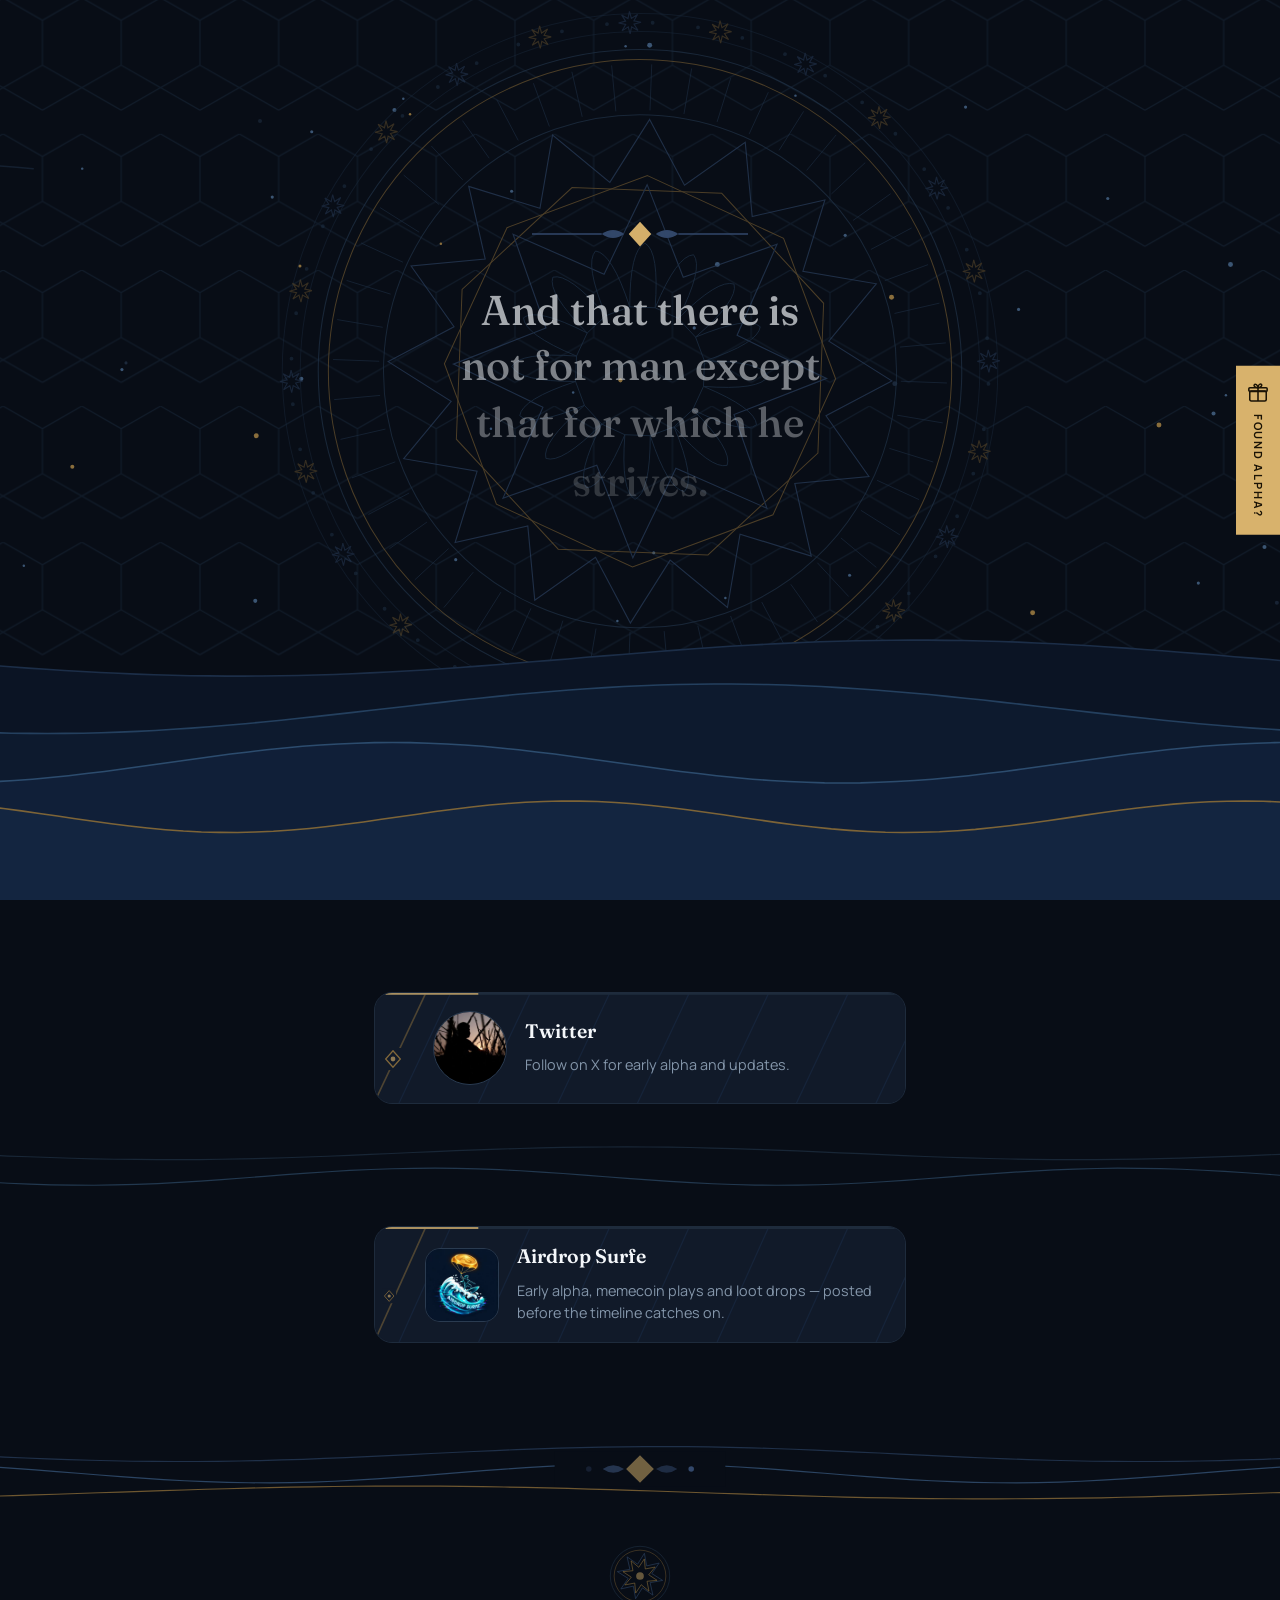
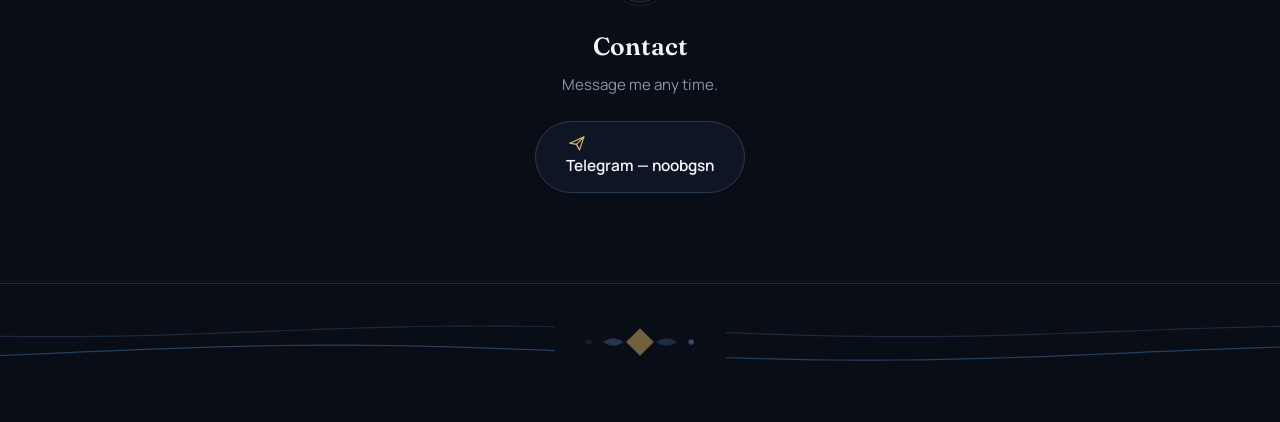
==== index.html @ 85e4bc84 "Add files via upload" ====
<!DOCTYPE html>
<html lang="en">
<head>
<meta charset="utf-8">
<meta name="viewport" content="width=device-width, initial-scale=1, viewport-fit=cover">
<meta name="color-scheme" content="dark">
<meta name="theme-color" content="#080D16">
<title>noobgsn</title>
<meta name="description" content="noobgsn — early alpha, airdrops and memecoin plays.">
<link rel="preconnect" href="https://fonts.googleapis.com">
<link rel="preconnect" href="https://fonts.gstatic.com" crossorigin>
<link href="https://fonts.googleapis.com/css2?family=Fraunces:opsz,wght@9..144,500;9..144,600&family=Manrope:wght@400;500;600;700&display=swap" rel="stylesheet">
<style>
:root{
  --bg:#080D16;--panel:#111A29;--panel2:#0E1626;
  --ink:#F1F4F8;--dim:#8496AA;--line:#1E2B3C;--line2:#2A3B50;
  --gold:#D8B26C;--gold2:#8A6E3C;
  color-scheme:dark;
  box-sizing:border-box;
  padding-top:env(safe-area-inset-top,0px);
  padding-bottom:env(safe-area-inset-bottom,0px);
}
*,*::before,*::after{box-sizing:inherit}
html{-webkit-text-size-adjust:100%;scroll-behavior:smooth;background-color:#080D16;
  scrollbar-width:thin;scrollbar-color:#25374B #080D16}
::-webkit-scrollbar{width:8px;height:8px}
::-webkit-scrollbar-track{background-color:#080D16}
::-webkit-scrollbar-thumb{background-color:#25374B;border-radius:8px}
body{margin:0;background-color:#080D16;color:var(--ink);
  font-family:"Manrope",-apple-system,BlinkMacSystemFont,"Segoe UI",Roboto,Helvetica,Arial,sans-serif;
  line-height:1.6;-webkit-font-smoothing:antialiased;overflow-x:hidden}
img{max-width:100%;display:block}
a{color:inherit;text-decoration:none}
button{font:inherit;color:inherit;background:none;border:0;cursor:pointer}
.wrap{max-width:580px;margin:0 auto;padding:0 24px}
:focus-visible{outline:2px solid var(--gold);outline-offset:3px;border-radius:6px}

/* ============ HERO ============ */
.hero{position:relative;height:100svh;min-height:540px;
  display:flex;align-items:center;justify-content:center;
  overflow:hidden;background-color:#080D16}
.scene{position:absolute;inset:0;width:100%;height:100%;display:block}






/* ---- animated slots (opaque so the layer can never paint white) ---- */
.slot + .slot{margin-top:22px}
.pic{flex:0 0 74px;width:74px;height:74px}
.pic img{width:74px;height:74px;border-radius:15px;object-fit:cover;border:1px solid var(--line2)}
.pic img.round{border-radius:50%}


/* ---- animated bands: each carries its own opaque base ---- */
.band{display:block;width:100vw;margin-left:calc(50% - 50vw);height:96px}
.band.sm{height:64px}
.band.gap{height:70px;margin-top:26px;margin-bottom:26px}
.acc{position:absolute;top:11px;right:11px;width:22px;height:22px;display:block}


/* ---- animated card backdrop ---- */
.cardbg{position:absolute;inset:0;width:100%;height:100%;display:block;z-index:0}
.card > .pic,.card > .who,.card > .acc{position:relative;z-index:1}
.emblem{display:block;width:66px;height:66px;margin:0 auto 18px}
.tg{display:inline-flex;align-items:center;gap:11px}
.tg svg{width:19px;height:19px;display:block}

/* ============ MAIN ============ */
main{position:relative;background-color:#080D16;padding:92px 0 0}
.card{position:relative;display:flex;align-items:center;gap:18px;
  background-color:var(--panel);border:1px solid var(--line);
  border-radius:18px;padding:18px;overflow:hidden}

.card:hover,.card:focus-visible{border-color:var(--gold2)}
.who{min-width:0}
.who .nm{font-family:"Fraunces",Georgia,serif;font-weight:600;
  font-size:1.22rem;line-height:1.2;color:#F4F7FA}
.who .bio{display:block;margin-top:9px;color:var(--dim);font-size:.9rem;line-height:1.55}

.contact{text-align:center;margin:78px 0 0}
.contact .band{margin-bottom:26px}
.dvd{display:block;width:min(330px,82%);height:30px;margin:0 auto 28px}
.contact h2{font-family:"Fraunces",Georgia,serif;font-weight:600;
  font-size:1.55rem;margin:0 0 6px;color:#F4F7FA}
.contact p{margin:0 0 24px;color:var(--dim);font-size:.94rem}
.tg{display:inline-block;border:1px solid var(--line2);border-radius:999px;
  padding:13px 30px;font-weight:600;font-size:.96rem;background-color:var(--panel2)}
.tg:hover{border-color:var(--gold);color:var(--gold)}
footer{margin-top:90px;border-top:1px solid var(--line);
  padding:26px 0 calc(30px + env(safe-area-inset-bottom,0px))}
footer .band{margin-bottom:18px}

.rv{opacity:1}

/* ============ GIFT ============ */
.gift{position:fixed;right:0;top:50%;transform:translateY(-50%);z-index:40;
  background-color:var(--gold);color:#1B1305;border-radius:0;
  padding:16px 11px;display:flex;flex-direction:column;align-items:center;gap:10px;
  font-weight:700;font-size:.7rem;letter-spacing:.16em}
.gift .lbl{writing-mode:vertical-rl}
.gift svg{width:22px;height:22px;display:block}
@media (max-width:600px){
  .gift{top:auto;bottom:calc(26px + env(safe-area-inset-bottom,0px));right:0;
    transform:none;padding:13px 16px;flex-direction:row;gap:9px;font-size:.75rem}
  .gift .lbl{writing-mode:horizontal-tb}
}

/* ============ MODAL ============ */
.scrim{position:fixed;inset:0;z-index:60;background-color:#050A12;
  display:none;align-items:flex-end;justify-content:center}
.scrim.on{display:flex}
@media (min-width:640px){.scrim{align-items:center}}
.sheet{position:relative;width:100%;max-width:520px;max-height:92svh;overflow-y:auto;
  background-color:var(--panel2);border:1px solid var(--line2);
  border-radius:22px 22px 0 0;
  padding:30px 22px calc(30px + env(safe-area-inset-bottom,0px));
}
@media (min-width:640px){.sheet{border-radius:22px;max-height:86svh}}
.x{position:absolute;top:10px;right:12px;color:var(--dim);font-size:1.45rem;line-height:1;padding:4px 8px}
.x:hover{color:var(--ink)}
.crest{display:block;width:74px;height:74px;margin:0 auto 14px}
.sheet h3{font-family:"Fraunces",Georgia,serif;font-weight:600;
  font-size:1.6rem;margin:0 0 10px;color:#F4F7FA;text-align:center}
.sheet .intro{color:var(--dim);font-size:.95rem;margin:0 0 26px;line-height:1.65;text-align:center}
.sheet h3.left,.sheet .intro.left{text-align:left}

label{display:block;font-size:.83rem;font-weight:600;color:var(--ink);margin:22px 0 8px}
label .req{color:var(--gold)}
.hint{display:block;font-weight:400;color:var(--dim);font-size:.77rem;margin-top:4px}
input[type=text],textarea{width:100%;background-color:#0A1120;border:1px solid var(--line2);
  border-radius:11px;color:var(--ink);font:inherit;font-size:.94rem;padding:12px 14px;
}
input[type=text]:focus,textarea:focus{border-color:var(--gold);outline:none}
input::placeholder,textarea::placeholder{color:#55697F}
textarea{min-height:110px;resize:vertical;line-height:1.55}

.cats{display:flex;flex-wrap:wrap;gap:8px;margin-top:10px}
.cats input{position:absolute;opacity:0;pointer-events:none}
.cats label{margin:0;padding:9px 15px;border:1px solid var(--line2);border-radius:999px;
  font-size:.84rem;font-weight:500;color:var(--dim);cursor:pointer;
  background-color:#0A1120}
.cats label:hover{border-color:var(--gold2);color:var(--ink)}
.cats input:checked + label{background-color:var(--gold);border-color:var(--gold);
  color:#1B1305;font-weight:700}
.cats input:focus-visible + label{outline:2px solid var(--gold);outline-offset:2px}

.send{display:flex;align-items:center;justify-content:center;gap:10px;
  width:100%;margin-top:30px;background-color:var(--gold);color:#1B1305;
  font-weight:700;font-size:1rem;padding:15px;border-radius:12px;
}
.send svg{width:20px;height:20px}
.send:hover{background-color:#E8C580}
.send[disabled]{opacity:.5;cursor:default;transform:none}
.msg{margin-top:14px;font-size:.87rem;line-height:1.55;display:none}
.msg.on{display:block}
.msg.ok{color:var(--gold)}
.msg.bad{color:#E88B74}
.done{text-align:center;padding:10px 0 6px}

@media (prefers-reduced-motion:reduce){
  *{animation-duration:.001s!important;transition-duration:.001s!important}
  .up{opacity:1}.rv{opacity:1;transform:none}
  html{scroll-behavior:auto}
}
</style>
</head>
<body>

<!-- ==================== HERO ==================== -->
<section class="hero">
  <svg class="scene" viewBox="0 0 1200 800" preserveAspectRatio="xMidYMid slice" role="img"
       aria-label="And that there is not for man except that for which he strives. 53:39">
    <defs>
      <pattern id="jali" width="70" height="121" patternUnits="userSpaceOnUse">
        <path d="M35 0 L70 20 L70 60 L35 80 L0 60 L0 20 Z" fill="none" stroke="#111C2A" stroke-width="1"/>
        <path d="M35 80 L70 100 M35 80 L0 100" fill="none" stroke="#111C2A" stroke-width="1"/>
      </pattern>
    </defs>
    <rect x="0" y="0" width="1200" height="800" fill="#080D16"/>
    <g><rect x="-160" y="-220" width="1520" height="1260" fill="url(#jali)"/><animateTransform attributeName="transform" type="translate" from="0 0" to="-70 -121" dur="95s" repeatCount="indefinite"/></g><circle cx="395.6" cy="101.5" r="1.1" fill="#8A6E3C"><animate attributeName="opacity" values="0.12;0.53;0.12" dur="3.9s" begin="4.8s" repeatCount="indefinite"/></circle><circle cx="608.6" cy="40.2" r="2.2" fill="#3B5573"><animate attributeName="opacity" values="0.15;0.53;0.15" dur="5.8s" begin="2.2s" repeatCount="indefinite"/></circle><circle cx="675.9" cy="531.6" r="1.1" fill="#3B5573"><animate attributeName="opacity" values="0.2;0.52;0.2" dur="6.7s" begin="3.6s" repeatCount="indefinite"/></circle><circle cx="1015.8" cy="176.4" r="1.4" fill="#3B5573"><animate attributeName="opacity" values="0.15;0.81;0.15" dur="6.5s" begin="5.1s" repeatCount="indefinite"/></circle><circle cx="139.5" cy="328.5" r="1.4" fill="#3B5573"><animate attributeName="opacity" values="0.09;0.53;0.09" dur="5.5s" begin="4.9s" repeatCount="indefinite"/></circle><circle cx="258.9" cy="387.4" r="2.2" fill="#8A6E3C"><animate attributeName="opacity" values="0.19;0.66;0.19" dur="7.8s" begin="4.2s" repeatCount="indefinite"/></circle><circle cx="308.2" cy="117.1" r="1.4" fill="#3B5573"><animate attributeName="opacity" values="0.14;0.65;0.14" dur="4.0s" begin="2.7s" repeatCount="indefinite"/></circle><circle cx="540.6" cy="348.8" r="1.1" fill="#3B5573"><animate attributeName="opacity" values="0.17;0.57;0.17" dur="4.1s" begin="3.8s" repeatCount="indefinite"/></circle><circle cx="587.2" cy="41.2" r="1.1" fill="#3B5573"><animate attributeName="opacity" values="0.19;0.64;0.19" dur="7.7s" begin="5.2s" repeatCount="indefinite"/></circle><circle cx="826.5" cy="341.0" r="2.2" fill="#3B5573"><animate attributeName="opacity" values="0.11;0.81;0.11" dur="3.9s" begin="0.8s" repeatCount="indefinite"/></circle><circle cx="95.4" cy="414.8" r="1.8" fill="#8A6E3C"><animate attributeName="opacity" values="0.18;0.63;0.18" dur="7.1s" begin="8.9s" repeatCount="indefinite"/></circle><circle cx="467.5" cy="381.1" r="1.1" fill="#3B5573"><animate attributeName="opacity" values="0.15;0.72;0.15" dur="8.7s" begin="3.2s" repeatCount="indefinite"/></circle><circle cx="273.1" cy="175.2" r="1.4" fill="#3B5573"><animate attributeName="opacity" values="0.14;0.57;0.14" dur="5.7s" begin="8.3s" repeatCount="indefinite"/></circle><circle cx="485.9" cy="170.0" r="1.4" fill="#3B5573"><animate attributeName="opacity" values="0.11;0.69;0.11" dur="8.0s" begin="7.8s" repeatCount="indefinite"/></circle><circle cx="436.2" cy="497.5" r="1.4" fill="#3B5573"><animate attributeName="opacity" values="0.11;0.61;0.11" dur="4.3s" begin="1.6s" repeatCount="indefinite"/></circle><circle cx="582.6" cy="338.1" r="1.8" fill="#8A6E3C"><animate attributeName="opacity" values="0.14;0.77;0.14" dur="5.1s" begin="1.3s" repeatCount="indefinite"/></circle><circle cx="389.6" cy="87.8" r="1.1" fill="#3B5573"><animate attributeName="opacity" values="0.19;0.81;0.19" dur="6.0s" begin="7.8s" repeatCount="indefinite"/></circle><circle cx="668.8" cy="235.0" r="2.2" fill="#3B5573"><animate attributeName="opacity" values="0.09;0.53;0.09" dur="4.1s" begin="5.7s" repeatCount="indefinite"/></circle><circle cx="262.2" cy="107.6" r="1.8" fill="#3B5573"><animate attributeName="opacity" values="0.15;0.74;0.15" dur="6.8s" begin="0.9s" repeatCount="indefinite"/></circle><circle cx="1120.8" cy="351.4" r="1.1" fill="#3B5573"><animate attributeName="opacity" values="0.1;0.61;0.1" dur="8.3s" begin="5.5s" repeatCount="indefinite"/></circle><circle cx="423.0" cy="216.6" r="1.1" fill="#8A6E3C"><animate attributeName="opacity" values="0.2;0.72;0.2" dur="4.1s" begin="4.4s" repeatCount="indefinite"/></circle><circle cx="381.7" cy="97.8" r="1.8" fill="#3B5573"><animate attributeName="opacity" values="0.16;0.73;0.16" dur="7.6s" begin="4.3s" repeatCount="indefinite"/></circle><circle cx="258.0" cy="534.1" r="1.8" fill="#3B5573"><animate attributeName="opacity" values="0.08;0.74;0.08" dur="4.3s" begin="4.9s" repeatCount="indefinite"/></circle><circle cx="1155.1" cy="486.2" r="1.8" fill="#3B5573"><animate attributeName="opacity" values="0.12;0.6;0.12" dur="6.4s" begin="8.2s" repeatCount="indefinite"/></circle><circle cx="648.2" cy="291.5" r="1.4" fill="#3B5573"><animate attributeName="opacity" values="0.17;0.59;0.17" dur="6.9s" begin="7.1s" repeatCount="indefinite"/></circle><circle cx="297.7" cy="236.4" r="1.4" fill="#8A6E3C"><animate attributeName="opacity" values="0.17;0.95;0.17" dur="4.6s" begin="4.4s" repeatCount="indefinite"/></circle><circle cx="936.5" cy="275.0" r="1.4" fill="#3B5573"><animate attributeName="opacity" values="0.13;0.92;0.13" dur="7.3s" begin="8.6s" repeatCount="indefinite"/></circle><circle cx="1166.1" cy="535.7" r="1.8" fill="#3B5573"><animate attributeName="opacity" values="0.14;0.65;0.14" dur="3.9s" begin="0.9s" repeatCount="indefinite"/></circle><circle cx="579.9" cy="552.0" r="1.1" fill="#3B5573"><animate attributeName="opacity" values="0.18;0.54;0.18" dur="6.1s" begin="5.9s" repeatCount="indefinite"/></circle><circle cx="786.3" cy="511.3" r="1.4" fill="#3B5573"><animate attributeName="opacity" values="0.17;0.65;0.17" dur="6.1s" begin="1.6s" repeatCount="indefinite"/></circle><circle cx="949.0" cy="544.7" r="2.2" fill="#8A6E3C"><animate attributeName="opacity" values="0.09;0.57;0.09" dur="6.0s" begin="6.7s" repeatCount="indefinite"/></circle><circle cx="1172.0" cy="34.9" r="2.2" fill="#3B5573"><animate attributeName="opacity" values="0.18;0.94;0.18" dur="7.9s" begin="1.3s" repeatCount="indefinite"/></circle><circle cx="782.4" cy="209.2" r="1.4" fill="#3B5573"><animate attributeName="opacity" values="0.17;0.55;0.17" dur="3.6s" begin="7.2s" repeatCount="indefinite"/></circle><circle cx="889.4" cy="95.2" r="1.4" fill="#3B5573"><animate attributeName="opacity" values="0.11;0.63;0.11" dur="8.0s" begin="1.9s" repeatCount="indefinite"/></circle><circle cx="299.0" cy="336.7" r="1.8" fill="#3B5573"><animate attributeName="opacity" values="0.09;0.83;0.09" dur="6.5s" begin="7.5s" repeatCount="indefinite"/></circle><circle cx="1061.3" cy="377.7" r="2.2" fill="#8A6E3C"><animate attributeName="opacity" values="0.1;0.57;0.1" dur="8.0s" begin="7.9s" repeatCount="indefinite"/></circle><circle cx="612.2" cy="491.3" r="1.4" fill="#3B5573"><animate attributeName="opacity" values="0.1;0.56;0.1" dur="6.8s" begin="7.0s" repeatCount="indefinite"/></circle><circle cx="738.2" cy="85.0" r="1.1" fill="#3B5573"><animate attributeName="opacity" values="0.15;0.85;0.15" dur="5.3s" begin="4.7s" repeatCount="indefinite"/></circle><circle cx="143.1" cy="322.6" r="1.4" fill="#3B5573"><animate attributeName="opacity" values="0.09;0.7;0.09" dur="4.6s" begin="0.4s" repeatCount="indefinite"/></circle><circle cx="52.3" cy="502.8" r="1.1" fill="#3B5573"><animate attributeName="opacity" values="0.14;0.73;0.14" dur="5.9s" begin="5.5s" repeatCount="indefinite"/></circle><circle cx="823.6" cy="264.3" r="2.2" fill="#8A6E3C"><animate attributeName="opacity" values="0.14;0.89;0.14" dur="6.3s" begin="2.2s" repeatCount="indefinite"/></circle><circle cx="1096.3" cy="518.3" r="1.4" fill="#3B5573"><animate attributeName="opacity" values="0.09;0.7;0.09" dur="8.1s" begin="1.2s" repeatCount="indefinite"/></circle><circle cx="104.2" cy="149.9" r="1.1" fill="#3B5573"><animate attributeName="opacity" values="0.09;0.85;0.09" dur="4.7s" begin="2.7s" repeatCount="indefinite"/></circle><circle cx="1109.8" cy="367.5" r="1.8" fill="#3B5573"><animate attributeName="opacity" values="0.2;0.6;0.2" dur="4.3s" begin="7.9s" repeatCount="indefinite"/></circle><circle cx="1124.9" cy="235.1" r="2.2" fill="#3B5573"><animate attributeName="opacity" values="0.11;0.82;0.11" dur="4.4s" begin="6.0s" repeatCount="indefinite"/></circle><circle cx="1173.1" cy="238.1" r="2.2" fill="#8A6E3C"><animate attributeName="opacity" values="0.17;0.51;0.17" dur="4.6s" begin="2.9s" repeatCount="indefinite"/></circle><g opacity="0"><g><circle cx="600" cy="330" r="286" fill="none" stroke="#223449" stroke-width="1"/><circle cx="600" cy="330" r="277" fill="none" stroke="#6E5730" stroke-width=".9"/><circle cx="600" cy="330" r="228" fill="none" stroke="#223449" stroke-width=".9"/><line x1="832.0" y1="330.0" x2="873.0" y2="330.0" stroke="#1E2E43" stroke-width=".8"/><line x1="830.0" y1="360.3" x2="870.7" y2="365.6" stroke="#1E2E43" stroke-width=".8"/><line x1="824.1" y1="390.0" x2="863.7" y2="400.7" stroke="#1E2E43" stroke-width=".8"/><line x1="814.3" y1="418.8" x2="852.2" y2="434.5" stroke="#1E2E43" stroke-width=".8"/><line x1="800.9" y1="446.0" x2="836.4" y2="466.5" stroke="#1E2E43" stroke-width=".8"/><line x1="784.1" y1="471.2" x2="816.6" y2="496.2" stroke="#1E2E43" stroke-width=".8"/><line x1="764.0" y1="494.0" x2="793.0" y2="523.0" stroke="#1E2E43" stroke-width=".8"/><line x1="741.2" y1="514.1" x2="766.2" y2="546.6" stroke="#1E2E43" stroke-width=".8"/><line x1="716.0" y1="530.9" x2="736.5" y2="566.4" stroke="#1E2E43" stroke-width=".8"/><line x1="688.8" y1="544.3" x2="704.5" y2="582.2" stroke="#1E2E43" stroke-width=".8"/><line x1="660.0" y1="554.1" x2="670.7" y2="593.7" stroke="#1E2E43" stroke-width=".8"/><line x1="630.3" y1="560.0" x2="635.6" y2="600.7" stroke="#1E2E43" stroke-width=".8"/><line x1="600.0" y1="562.0" x2="600.0" y2="603.0" stroke="#1E2E43" stroke-width=".8"/><line x1="569.7" y1="560.0" x2="564.4" y2="600.7" stroke="#1E2E43" stroke-width=".8"/><line x1="540.0" y1="554.1" x2="529.3" y2="593.7" stroke="#1E2E43" stroke-width=".8"/><line x1="511.2" y1="544.3" x2="495.5" y2="582.2" stroke="#1E2E43" stroke-width=".8"/><line x1="484.0" y1="530.9" x2="463.5" y2="566.4" stroke="#1E2E43" stroke-width=".8"/><line x1="458.8" y1="514.1" x2="433.8" y2="546.6" stroke="#1E2E43" stroke-width=".8"/><line x1="436.0" y1="494.0" x2="407.0" y2="523.0" stroke="#1E2E43" stroke-width=".8"/><line x1="415.9" y1="471.2" x2="383.4" y2="496.2" stroke="#1E2E43" stroke-width=".8"/><line x1="399.1" y1="446.0" x2="363.6" y2="466.5" stroke="#1E2E43" stroke-width=".8"/><line x1="385.7" y1="418.8" x2="347.8" y2="434.5" stroke="#1E2E43" stroke-width=".8"/><line x1="375.9" y1="390.0" x2="336.3" y2="400.7" stroke="#1E2E43" stroke-width=".8"/><line x1="370.0" y1="360.3" x2="329.3" y2="365.6" stroke="#1E2E43" stroke-width=".8"/><line x1="368.0" y1="330.0" x2="327.0" y2="330.0" stroke="#1E2E43" stroke-width=".8"/><line x1="370.0" y1="299.7" x2="329.3" y2="294.4" stroke="#1E2E43" stroke-width=".8"/><line x1="375.9" y1="270.0" x2="336.3" y2="259.3" stroke="#1E2E43" stroke-width=".8"/><line x1="385.7" y1="241.2" x2="347.8" y2="225.5" stroke="#1E2E43" stroke-width=".8"/><line x1="399.1" y1="214.0" x2="363.6" y2="193.5" stroke="#1E2E43" stroke-width=".8"/><line x1="415.9" y1="188.8" x2="383.4" y2="163.8" stroke="#1E2E43" stroke-width=".8"/><line x1="436.0" y1="166.0" x2="407.0" y2="137.0" stroke="#1E2E43" stroke-width=".8"/><line x1="458.8" y1="145.9" x2="433.8" y2="113.4" stroke="#1E2E43" stroke-width=".8"/><line x1="484.0" y1="129.1" x2="463.5" y2="93.6" stroke="#1E2E43" stroke-width=".8"/><line x1="511.2" y1="115.7" x2="495.5" y2="77.8" stroke="#1E2E43" stroke-width=".8"/><line x1="540.0" y1="105.9" x2="529.3" y2="66.3" stroke="#1E2E43" stroke-width=".8"/><line x1="569.7" y1="100.0" x2="564.4" y2="59.3" stroke="#1E2E43" stroke-width=".8"/><line x1="600.0" y1="98.0" x2="600.0" y2="57.0" stroke="#1E2E43" stroke-width=".8"/><line x1="630.3" y1="100.0" x2="635.6" y2="59.3" stroke="#1E2E43" stroke-width=".8"/><line x1="660.0" y1="105.9" x2="670.7" y2="66.3" stroke="#1E2E43" stroke-width=".8"/><line x1="688.8" y1="115.7" x2="704.5" y2="77.8" stroke="#1E2E43" stroke-width=".8"/><line x1="716.0" y1="129.1" x2="736.5" y2="93.6" stroke="#1E2E43" stroke-width=".8"/><line x1="741.2" y1="145.9" x2="766.2" y2="113.4" stroke="#1E2E43" stroke-width=".8"/><line x1="764.0" y1="166.0" x2="793.0" y2="137.0" stroke="#1E2E43" stroke-width=".8"/><line x1="784.1" y1="188.8" x2="816.6" y2="163.8" stroke="#1E2E43" stroke-width=".8"/><line x1="800.9" y1="214.0" x2="836.4" y2="193.5" stroke="#1E2E43" stroke-width=".8"/><line x1="814.3" y1="241.2" x2="852.2" y2="225.5" stroke="#1E2E43" stroke-width=".8"/><line x1="824.1" y1="270.0" x2="863.7" y2="259.3" stroke="#1E2E43" stroke-width=".8"/><line x1="830.0" y1="299.7" x2="870.7" y2="294.4" stroke="#1E2E43" stroke-width=".8"/><path d="M600.0 106.0 L633.2 163.3 L685.7 123.1 L694.4 188.7 L758.4 171.6 L741.3 235.6 L806.9 244.3 L766.7 296.8 L824.0 330.0 L766.7 363.2 L806.9 415.7 L741.3 424.4 L758.4 488.4 L694.4 471.3 L685.7 536.9 L633.2 496.7 L600.0 554.0 L566.8 496.7 L514.3 536.9 L505.6 471.3 L441.6 488.4 L458.7 424.4 L393.1 415.7 L433.3 363.2 L376.0 330.0 L433.3 296.8 L393.1 244.3 L458.7 235.6 L441.6 171.6 L505.6 188.7 L514.3 123.1 L566.8 163.3 Z" fill="none" stroke="#2C4160" stroke-width="1"/><path d="M600.0 156.0 L723.0 207.0 L774.0 330.0 L723.0 453.0 L600.0 504.0 L477.0 453.0 L426.0 330.0 L477.0 207.0 Z" fill="none" stroke="#6E5730" stroke-width=".9"/><path d="M666.6 169.2 L760.8 263.4 L760.8 396.6 L666.6 490.8 L533.4 490.8 L439.2 396.6 L439.2 263.4 L533.4 169.2 Z" fill="none" stroke="#6E5730" stroke-width=".9"/><path d="M600.0 164.0 L635.2 245.0 L717.4 212.6 L685.0 294.8 L766.0 330.0 L685.0 365.2 L717.4 447.4 L635.2 415.0 L600.0 496.0 L564.8 415.0 L482.6 447.4 L515.0 365.2 L434.0 330.0 L515.0 294.8 L482.6 212.6 L564.8 245.0 Z" fill="none" stroke="#2C4160" stroke-width="1"/><path d="M588.7 273.1 Q586.8 222.8 600.0 216.0 Q613.2 222.8 611.3 273.1 Z" fill="none" stroke="#243850" stroke-width=".8"/><path d="M611.3 273.1 Q628.9 225.9 643.6 224.7 Q653.2 236.0 632.2 281.8 Z" fill="none" stroke="#243850" stroke-width=".8"/><path d="M632.2 281.8 Q666.5 244.9 680.6 249.4 Q685.1 263.5 648.2 297.8 Z" fill="none" stroke="#243850" stroke-width=".8"/><path d="M648.2 297.8 Q694.0 276.8 705.3 286.4 Q704.1 301.1 656.9 318.7 Z" fill="none" stroke="#243850" stroke-width=".8"/><path d="M656.9 318.7 Q707.2 316.8 714.0 330.0 Q707.2 343.2 656.9 341.3 Z" fill="none" stroke="#243850" stroke-width=".8"/><path d="M656.9 341.3 Q704.1 358.9 705.3 373.6 Q694.0 383.2 648.2 362.2 Z" fill="none" stroke="#243850" stroke-width=".8"/><path d="M648.2 362.2 Q685.1 396.5 680.6 410.6 Q666.5 415.1 632.2 378.2 Z" fill="none" stroke="#243850" stroke-width=".8"/><path d="M632.2 378.2 Q653.2 424.0 643.6 435.3 Q628.9 434.1 611.3 386.9 Z" fill="none" stroke="#243850" stroke-width=".8"/><path d="M611.3 386.9 Q613.2 437.2 600.0 444.0 Q586.8 437.2 588.7 386.9 Z" fill="none" stroke="#243850" stroke-width=".8"/><path d="M588.7 386.9 Q571.1 434.1 556.4 435.3 Q546.8 424.0 567.8 378.2 Z" fill="none" stroke="#243850" stroke-width=".8"/><path d="M567.8 378.2 Q533.5 415.1 519.4 410.6 Q514.9 396.5 551.8 362.2 Z" fill="none" stroke="#243850" stroke-width=".8"/><path d="M551.8 362.2 Q506.0 383.2 494.7 373.6 Q495.9 358.9 543.1 341.3 Z" fill="none" stroke="#243850" stroke-width=".8"/><path d="M543.1 341.3 Q492.8 343.2 486.0 330.0 Q492.8 316.8 543.1 318.7 Z" fill="none" stroke="#243850" stroke-width=".8"/><path d="M543.1 318.7 Q495.9 301.1 494.7 286.4 Q506.0 276.8 551.8 297.8 Z" fill="none" stroke="#243850" stroke-width=".8"/><path d="M551.8 297.8 Q514.9 263.5 519.4 249.4 Q533.5 244.9 567.8 281.8 Z" fill="none" stroke="#243850" stroke-width=".8"/><path d="M567.8 281.8 Q546.8 236.0 556.4 224.7 Q571.1 225.9 588.7 273.1 Z" fill="none" stroke="#243850" stroke-width=".8"/><animateTransform attributeName="transform" type="rotate" from="0 600 330" to="360 600 330" dur="260s" repeatCount="indefinite"/></g><animate attributeName="opacity" values="0;1" dur="2.4s" fill="freeze"/></g><g opacity="0"><g><circle cx="600" cy="330" r="318" fill="none" stroke="#1B2A3D" stroke-width=".9"/><circle cx="600" cy="330" r="302" fill="none" stroke="#1B2A3D" stroke-width=".9"/><path d="M910.0 320.0 L911.5 326.3 L917.1 322.9 L913.7 328.5 L920.0 330.0 L913.7 331.5 L917.1 337.1 L911.5 333.7 L910.0 340.0 L908.5 333.7 L902.9 337.1 L906.3 331.5 L900.0 330.0 L906.3 328.5 L902.9 322.9 L908.5 326.3 Z" fill="none" stroke="#2C4160" stroke-width="1"/><path d="M899.4 400.2 L901.0 406.5 L906.5 403.2 L903.1 408.7 L909.4 410.2 L903.1 411.8 L906.5 417.3 L901.0 413.9 L899.4 420.2 L897.9 413.9 L892.4 417.3 L895.7 411.8 L889.4 410.2 L895.7 408.7 L892.4 403.2 L897.9 406.5 Z" fill="none" stroke="#6E5730" stroke-width="1"/><path d="M868.5 475.0 L870.0 481.3 L875.5 477.9 L872.2 483.5 L878.5 485.0 L872.2 486.5 L875.5 492.1 L870.0 488.7 L868.5 495.0 L866.9 488.7 L861.4 492.1 L864.8 486.5 L858.5 485.0 L864.8 483.5 L861.4 477.9 L866.9 481.3 Z" fill="none" stroke="#2C4160" stroke-width="1"/><path d="M819.2 539.2 L820.7 545.5 L826.3 542.1 L822.9 547.7 L829.2 549.2 L822.9 550.7 L826.3 556.3 L820.7 552.9 L819.2 559.2 L817.7 552.9 L812.1 556.3 L815.5 550.7 L809.2 549.2 L815.5 547.7 L812.1 542.1 L817.7 545.5 Z" fill="none" stroke="#6E5730" stroke-width="1"/><path d="M755.0 588.5 L756.5 594.8 L762.1 591.4 L758.7 596.9 L765.0 598.5 L758.7 600.0 L762.1 605.5 L756.5 602.2 L755.0 608.5 L753.5 602.2 L747.9 605.5 L751.3 600.0 L745.0 598.5 L751.3 596.9 L747.9 591.4 L753.5 594.8 Z" fill="none" stroke="#2C4160" stroke-width="1"/><path d="M680.2 619.4 L681.8 625.7 L687.3 622.4 L683.9 627.9 L690.2 629.4 L683.9 631.0 L687.3 636.5 L681.8 633.1 L680.2 639.4 L678.7 633.1 L673.2 636.5 L676.5 631.0 L670.2 629.4 L676.5 627.9 L673.2 622.4 L678.7 625.7 Z" fill="none" stroke="#6E5730" stroke-width="1"/><path d="M600.0 630.0 L601.5 636.3 L607.1 632.9 L603.7 638.5 L610.0 640.0 L603.7 641.5 L607.1 647.1 L601.5 643.7 L600.0 650.0 L598.5 643.7 L592.9 647.1 L596.3 641.5 L590.0 640.0 L596.3 638.5 L592.9 632.9 L598.5 636.3 Z" fill="none" stroke="#2C4160" stroke-width="1"/><path d="M519.8 619.4 L521.3 625.7 L526.8 622.4 L523.5 627.9 L529.8 629.4 L523.5 631.0 L526.8 636.5 L521.3 633.1 L519.8 639.4 L518.2 633.1 L512.7 636.5 L516.1 631.0 L509.8 629.4 L516.1 627.9 L512.7 622.4 L518.2 625.7 Z" fill="none" stroke="#6E5730" stroke-width="1"/><path d="M445.0 588.5 L446.5 594.8 L452.1 591.4 L448.7 596.9 L455.0 598.5 L448.7 600.0 L452.1 605.5 L446.5 602.2 L445.0 608.5 L443.5 602.2 L437.9 605.5 L441.3 600.0 L435.0 598.5 L441.3 596.9 L437.9 591.4 L443.5 594.8 Z" fill="none" stroke="#2C4160" stroke-width="1"/><path d="M380.8 539.2 L382.3 545.5 L387.9 542.1 L384.5 547.7 L390.8 549.2 L384.5 550.7 L387.9 556.3 L382.3 552.9 L380.8 559.2 L379.3 552.9 L373.7 556.3 L377.1 550.7 L370.8 549.2 L377.1 547.7 L373.7 542.1 L379.3 545.5 Z" fill="none" stroke="#6E5730" stroke-width="1"/><path d="M331.5 475.0 L333.1 481.3 L338.6 477.9 L335.2 483.5 L341.5 485.0 L335.2 486.5 L338.6 492.1 L333.1 488.7 L331.5 495.0 L330.0 488.7 L324.5 492.1 L327.8 486.5 L321.5 485.0 L327.8 483.5 L324.5 477.9 L330.0 481.3 Z" fill="none" stroke="#2C4160" stroke-width="1"/><path d="M300.6 400.2 L302.1 406.5 L307.6 403.2 L304.3 408.7 L310.6 410.2 L304.3 411.8 L307.6 417.3 L302.1 413.9 L300.6 420.2 L299.0 413.9 L293.5 417.3 L296.9 411.8 L290.6 410.2 L296.9 408.7 L293.5 403.2 L299.0 406.5 Z" fill="none" stroke="#6E5730" stroke-width="1"/><path d="M290.0 320.0 L291.5 326.3 L297.1 322.9 L293.7 328.5 L300.0 330.0 L293.7 331.5 L297.1 337.1 L291.5 333.7 L290.0 340.0 L288.5 333.7 L282.9 337.1 L286.3 331.5 L280.0 330.0 L286.3 328.5 L282.9 322.9 L288.5 326.3 Z" fill="none" stroke="#2C4160" stroke-width="1"/><path d="M300.6 239.8 L302.1 246.1 L307.6 242.7 L304.3 248.2 L310.6 249.8 L304.3 251.3 L307.6 256.8 L302.1 253.5 L300.6 259.8 L299.0 253.5 L293.5 256.8 L296.9 251.3 L290.6 249.8 L296.9 248.2 L293.5 242.7 L299.0 246.1 Z" fill="none" stroke="#6E5730" stroke-width="1"/><path d="M331.5 165.0 L333.1 171.3 L338.6 167.9 L335.2 173.5 L341.5 175.0 L335.2 176.5 L338.6 182.1 L333.1 178.7 L331.5 185.0 L330.0 178.7 L324.5 182.1 L327.8 176.5 L321.5 175.0 L327.8 173.5 L324.5 167.9 L330.0 171.3 Z" fill="none" stroke="#2C4160" stroke-width="1"/><path d="M380.8 100.8 L382.3 107.1 L387.9 103.7 L384.5 109.3 L390.8 110.8 L384.5 112.3 L387.9 117.9 L382.3 114.5 L380.8 120.8 L379.3 114.5 L373.7 117.9 L377.1 112.3 L370.8 110.8 L377.1 109.3 L373.7 103.7 L379.3 107.1 Z" fill="none" stroke="#6E5730" stroke-width="1"/><path d="M445.0 51.5 L446.5 57.8 L452.1 54.5 L448.7 60.0 L455.0 61.5 L448.7 63.1 L452.1 68.6 L446.5 65.2 L445.0 71.5 L443.5 65.2 L437.9 68.6 L441.3 63.1 L435.0 61.5 L441.3 60.0 L437.9 54.5 L443.5 57.8 Z" fill="none" stroke="#2C4160" stroke-width="1"/><path d="M519.8 20.6 L521.3 26.9 L526.8 23.5 L523.5 29.0 L529.8 30.6 L523.5 32.1 L526.8 37.6 L521.3 34.3 L519.8 40.6 L518.2 34.3 L512.7 37.6 L516.1 32.1 L509.8 30.6 L516.1 29.0 L512.7 23.5 L518.2 26.9 Z" fill="none" stroke="#6E5730" stroke-width="1"/><path d="M600.0 10.0 L601.5 16.3 L607.1 12.9 L603.7 18.5 L610.0 20.0 L603.7 21.5 L607.1 27.1 L601.5 23.7 L600.0 30.0 L598.5 23.7 L592.9 27.1 L596.3 21.5 L590.0 20.0 L596.3 18.5 L592.9 12.9 L598.5 16.3 Z" fill="none" stroke="#2C4160" stroke-width="1"/><path d="M680.2 20.6 L681.8 26.9 L687.3 23.5 L683.9 29.0 L690.2 30.6 L683.9 32.1 L687.3 37.6 L681.8 34.3 L680.2 40.6 L678.7 34.3 L673.2 37.6 L676.5 32.1 L670.2 30.6 L676.5 29.0 L673.2 23.5 L678.7 26.9 Z" fill="none" stroke="#6E5730" stroke-width="1"/><path d="M755.0 51.5 L756.5 57.8 L762.1 54.5 L758.7 60.0 L765.0 61.5 L758.7 63.1 L762.1 68.6 L756.5 65.2 L755.0 71.5 L753.5 65.2 L747.9 68.6 L751.3 63.1 L745.0 61.5 L751.3 60.0 L747.9 54.5 L753.5 57.8 Z" fill="none" stroke="#2C4160" stroke-width="1"/><path d="M819.2 100.8 L820.7 107.1 L826.3 103.7 L822.9 109.3 L829.2 110.8 L822.9 112.3 L826.3 117.9 L820.7 114.5 L819.2 120.8 L817.7 114.5 L812.1 117.9 L815.5 112.3 L809.2 110.8 L815.5 109.3 L812.1 103.7 L817.7 107.1 Z" fill="none" stroke="#6E5730" stroke-width="1"/><path d="M868.5 165.0 L870.0 171.3 L875.5 167.9 L872.2 173.5 L878.5 175.0 L872.2 176.5 L875.5 182.1 L870.0 178.7 L868.5 185.0 L866.9 178.7 L861.4 182.1 L864.8 176.5 L858.5 175.0 L864.8 173.5 L861.4 167.9 L866.9 171.3 Z" fill="none" stroke="#2C4160" stroke-width="1"/><path d="M899.4 239.8 L901.0 246.1 L906.5 242.7 L903.1 248.2 L909.4 249.8 L903.1 251.3 L906.5 256.8 L901.0 253.5 L899.4 259.8 L897.9 253.5 L892.4 256.8 L895.7 251.3 L889.4 249.8 L895.7 248.2 L892.4 242.7 L897.9 246.1 Z" fill="none" stroke="#6E5730" stroke-width="1"/><circle cx="909.3" cy="350.3" r="1.7" fill="#22364C"/><circle cx="904.0" cy="390.5" r="1.7" fill="#22364C"/><circle cx="893.5" cy="429.6" r="1.7" fill="#22364C"/><circle cx="878.0" cy="467.1" r="1.7" fill="#22364C"/><circle cx="857.8" cy="502.2" r="1.7" fill="#22364C"/><circle cx="833.1" cy="534.4" r="1.7" fill="#22364C"/><circle cx="804.4" cy="563.1" r="1.7" fill="#22364C"/><circle cx="772.2" cy="587.8" r="1.7" fill="#22364C"/><circle cx="737.1" cy="608.0" r="1.7" fill="#22364C"/><circle cx="699.6" cy="623.5" r="1.7" fill="#22364C"/><circle cx="660.5" cy="634.0" r="1.7" fill="#22364C"/><circle cx="620.3" cy="639.3" r="1.7" fill="#22364C"/><circle cx="579.7" cy="639.3" r="1.7" fill="#22364C"/><circle cx="539.5" cy="634.0" r="1.7" fill="#22364C"/><circle cx="500.4" cy="623.5" r="1.7" fill="#22364C"/><circle cx="462.9" cy="608.0" r="1.7" fill="#22364C"/><circle cx="427.8" cy="587.8" r="1.7" fill="#22364C"/><circle cx="395.6" cy="563.1" r="1.7" fill="#22364C"/><circle cx="366.9" cy="534.4" r="1.7" fill="#22364C"/><circle cx="342.2" cy="502.2" r="1.7" fill="#22364C"/><circle cx="322.0" cy="467.1" r="1.7" fill="#22364C"/><circle cx="306.5" cy="429.6" r="1.7" fill="#22364C"/><circle cx="296.0" cy="390.5" r="1.7" fill="#22364C"/><circle cx="290.7" cy="350.3" r="1.7" fill="#22364C"/><circle cx="290.7" cy="309.7" r="1.7" fill="#22364C"/><circle cx="296.0" cy="269.5" r="1.7" fill="#22364C"/><circle cx="306.5" cy="230.4" r="1.7" fill="#22364C"/><circle cx="322.0" cy="192.9" r="1.7" fill="#22364C"/><circle cx="342.2" cy="157.8" r="1.7" fill="#22364C"/><circle cx="366.9" cy="125.6" r="1.7" fill="#22364C"/><circle cx="395.6" cy="96.9" r="1.7" fill="#22364C"/><circle cx="427.8" cy="72.2" r="1.7" fill="#22364C"/><circle cx="462.9" cy="52.0" r="1.7" fill="#22364C"/><circle cx="500.4" cy="36.5" r="1.7" fill="#22364C"/><circle cx="539.5" cy="26.0" r="1.7" fill="#22364C"/><circle cx="579.7" cy="20.7" r="1.7" fill="#22364C"/><circle cx="620.3" cy="20.7" r="1.7" fill="#22364C"/><circle cx="660.5" cy="26.0" r="1.7" fill="#22364C"/><circle cx="699.6" cy="36.5" r="1.7" fill="#22364C"/><circle cx="737.1" cy="52.0" r="1.7" fill="#22364C"/><circle cx="772.2" cy="72.2" r="1.7" fill="#22364C"/><circle cx="804.4" cy="96.9" r="1.7" fill="#22364C"/><circle cx="833.1" cy="125.6" r="1.7" fill="#22364C"/><circle cx="857.8" cy="157.8" r="1.7" fill="#22364C"/><circle cx="878.0" cy="192.9" r="1.7" fill="#22364C"/><circle cx="893.5" cy="230.4" r="1.7" fill="#22364C"/><circle cx="904.0" cy="269.5" r="1.7" fill="#22364C"/><circle cx="909.3" cy="309.7" r="1.7" fill="#22364C"/><animateTransform attributeName="transform" type="rotate" from="360 600 330" to="0 600 330" dur="340s" repeatCount="indefinite"/></g><animate attributeName="opacity" values="0;1" dur="2.6s" begin=".4s" fill="freeze"/></g><g opacity="0"><path d="M0 150 q150 -14 300 0" fill="none" stroke="#2E4460" stroke-width="1.2" stroke-linecap="round"/><animateTransform attributeName="transform" type="translate" from="-420 0" to="1520 0" dur="17s" begin="0s" repeatCount="indefinite"/><animate attributeName="opacity" values="0;0.55;0.55;0" keyTimes="0;.15;.85;1" dur="17s" begin="0s" repeatCount="indefinite"/></g><g opacity="0"><path d="M0 230 q95 -14 190 0" fill="none" stroke="#2E4460" stroke-width="1.2" stroke-linecap="round"/><animateTransform attributeName="transform" type="translate" from="-420 0" to="1520 0" dur="13s" begin="4s" repeatCount="indefinite"/><animate attributeName="opacity" values="0;0.40;0.40;0" keyTimes="0;.15;.85;1" dur="13s" begin="4s" repeatCount="indefinite"/></g><g opacity="0"><path d="M0 330 q180 -14 360 0" fill="none" stroke="#2E4460" stroke-width="1.2" stroke-linecap="round"/><animateTransform attributeName="transform" type="translate" from="-420 0" to="1520 0" dur="21s" begin="2s" repeatCount="indefinite"/><animate attributeName="opacity" values="0;0.50;0.50;0" keyTimes="0;.15;.85;1" dur="21s" begin="2s" repeatCount="indefinite"/></g><g opacity="0"><path d="M0 430 q80 -14 160 0" fill="none" stroke="#2E4460" stroke-width="1.2" stroke-linecap="round"/><animateTransform attributeName="transform" type="translate" from="-420 0" to="1520 0" dur="15s" begin="8s" repeatCount="indefinite"/><animate attributeName="opacity" values="0;0.35;0.35;0" keyTimes="0;.15;.85;1" dur="15s" begin="8s" repeatCount="indefinite"/></g><g opacity="0"><path d="M0 500 q130 -14 260 0" fill="none" stroke="#2E4460" stroke-width="1.2" stroke-linecap="round"/><animateTransform attributeName="transform" type="translate" from="-420 0" to="1520 0" dur="19s" begin="6s" repeatCount="indefinite"/><animate attributeName="opacity" values="0;0.30;0.30;0" keyTimes="0;.15;.85;1" dur="19s" begin="6s" repeatCount="indefinite"/></g><g opacity="0"><g transform="translate(600 208)"><path d="M-96 0 L-34 0" stroke="#33486B" stroke-width="1.4" fill="none"/><path d="M34 0 L96 0" stroke="#33486B" stroke-width="1.4" fill="none"/><path d="M0 -11 L10 0 L0 11 L-10 0 Z" fill="#D8B26C"/><path d="M-34 0 q10 -7 20 0 q-10 7 -20 0 Z" fill="#33486B"/><path d="M14 0 q10 -7 20 0 q-10 7 -20 0 Z" fill="#33486B"/><circle cx="-24" cy="0" r="2.6" fill="#33486B"/><circle cx="24" cy="0" r="2.6" fill="#33486B"/></g><animate attributeName="opacity" values="0;1" dur="1.1s" begin="0.5s" fill="freeze"/><animateTransform attributeName="transform" type="translate" from="0 20" to="0 0" dur="1.1s" begin="0.5s" fill="freeze" calcMode="spline" keyTimes="0;1" keySplines=".2 .7 .3 1"/></g><g opacity="0"><text x="600" y="288" text-anchor="middle" fill="#F4F7FA" font-family="Fraunces,Georgia,serif" font-size="37" font-weight="500">And that there is</text><animate attributeName="opacity" values="0;1" dur="1.1s" begin="0.85s" fill="freeze"/><animateTransform attributeName="transform" type="translate" from="0 20" to="0 0" dur="1.1s" begin="0.85s" fill="freeze" calcMode="spline" keyTimes="0;1" keySplines=".2 .7 .3 1"/></g><g opacity="0"><text x="600" y="336" text-anchor="middle" fill="#F4F7FA" font-family="Fraunces,Georgia,serif" font-size="37" font-weight="500">not for man except</text><animate attributeName="opacity" values="0;1" dur="1.1s" begin="1.03s" fill="freeze"/><animateTransform attributeName="transform" type="translate" from="0 20" to="0 0" dur="1.1s" begin="1.03s" fill="freeze" calcMode="spline" keyTimes="0;1" keySplines=".2 .7 .3 1"/></g><g opacity="0"><text x="600" y="384" text-anchor="middle" fill="#F4F7FA" font-family="Fraunces,Georgia,serif" font-size="37" font-weight="500">that for which he</text><animate attributeName="opacity" values="0;1" dur="1.1s" begin="1.21s" fill="freeze"/><animateTransform attributeName="transform" type="translate" from="0 20" to="0 0" dur="1.1s" begin="1.21s" fill="freeze" calcMode="spline" keyTimes="0;1" keySplines=".2 .7 .3 1"/></g><g opacity="0"><text x="600" y="432" text-anchor="middle" fill="#F4F7FA" font-family="Fraunces,Georgia,serif" font-size="37" font-weight="500">strives.</text><animate attributeName="opacity" values="0;1" dur="1.1s" begin="1.39s" fill="freeze"/><animateTransform attributeName="transform" type="translate" from="0 20" to="0 0" dur="1.1s" begin="1.39s" fill="freeze" calcMode="spline" keyTimes="0;1" keySplines=".2 .7 .3 1"/></g><g opacity="0"><text x="600" y="512" text-anchor="middle" fill="#D8B26C" font-family="Manrope,sans-serif" font-size="17" font-weight="700" letter-spacing="7">53:39<animate attributeName="opacity" values="1;.55;1" dur="5s" begin="3s" repeatCount="indefinite"/></text><animate attributeName="opacity" values="0;1" dur="1.1s" begin="1.7s" fill="freeze"/><animateTransform attributeName="transform" type="translate" from="0 20" to="0 0" dur="1.1s" begin="1.7s" fill="freeze" calcMode="spline" keyTimes="0;1" keySplines=".2 .7 .3 1"/></g>
    <g><g><path d="M0.0 585.0 L16.0 586.3 L32.0 587.7 L48.0 589.0 L64.0 590.3 L80.0 591.5 L96.0 592.7 L112.0 593.9 L128.0 594.9 L144.0 596.0 L160.0 596.9 L176.0 597.7 L192.0 598.5 L208.0 599.2 L224.0 599.7 L240.0 600.2 L256.0 600.6 L272.0 600.8 L288.0 601.0 L304.0 601.0 L320.0 600.9 L336.0 600.7 L352.0 600.4 L368.0 600.0 L384.0 599.5 L400.0 598.9 L416.0 598.1 L432.0 597.3 L448.0 596.4 L464.0 595.5 L480.0 594.4 L496.0 593.3 L512.0 592.1 L528.0 590.9 L544.0 589.6 L560.0 588.3 L576.0 587.0 L592.0 585.7 L608.0 584.3 L624.0 583.0 L640.0 581.7 L656.0 580.4 L672.0 579.1 L688.0 577.9 L704.0 576.7 L720.0 575.6 L736.0 574.5 L752.0 573.6 L768.0 572.7 L784.0 571.9 L800.0 571.1 L816.0 570.5 L832.0 570.0 L848.0 569.6 L864.0 569.3 L880.0 569.1 L896.0 569.0 L912.0 569.0 L928.0 569.2 L944.0 569.4 L960.0 569.8 L976.0 570.3 L992.0 570.8 L1008.0 571.5 L1024.0 572.3 L1040.0 573.1 L1056.0 574.0 L1072.0 575.1 L1088.0 576.1 L1104.0 577.3 L1120.0 578.5 L1136.0 579.7 L1152.0 581.0 L1168.0 582.3 L1184.0 583.7 L1200.0 585.0 L1216.0 586.3 L1232.0 587.7 L1248.0 589.0 L1264.0 590.3 L1280.0 591.5 L1296.0 592.7 L1312.0 593.9 L1328.0 594.9 L1344.0 596.0 L1360.0 596.9 L1376.0 597.7 L1392.0 598.5 L1408.0 599.2 L1424.0 599.7 L1440.0 600.2 L1456.0 600.6 L1472.0 600.8 L1488.0 601.0 L1504.0 601.0 L1520.0 600.9 L1536.0 600.7 L1552.0 600.4 L1568.0 600.0 L1584.0 599.5 L1600.0 598.9 L1616.0 598.1 L1632.0 597.3 L1648.0 596.4 L1664.0 595.5 L1680.0 594.4 L1696.0 593.3 L1712.0 592.1 L1728.0 590.9 L1744.0 589.6 L1760.0 588.3 L1776.0 587.0 L1792.0 585.7 L1808.0 584.3 L1824.0 583.0 L1840.0 581.7 L1856.0 580.4 L1872.0 579.1 L1888.0 577.9 L1904.0 576.7 L1920.0 575.6 L1936.0 574.5 L1952.0 573.6 L1968.0 572.7 L1984.0 571.9 L2000.0 571.1 L2016.0 570.5 L2032.0 570.0 L2048.0 569.6 L2064.0 569.3 L2080.0 569.1 L2096.0 569.0 L2112.0 569.0 L2128.0 569.2 L2144.0 569.4 L2160.0 569.8 L2176.0 570.3 L2192.0 570.8 L2208.0 571.5 L2224.0 572.3 L2240.0 573.1 L2256.0 574.0 L2272.0 575.1 L2288.0 576.1 L2304.0 577.3 L2320.0 578.5 L2336.0 579.7 L2352.0 581.0 L2368.0 582.3 L2384.0 583.7 L2400.0 585.0 L2400 820 L0 820 Z" fill="#0B1424"/><path d="M0.0 585.0 L16.0 586.3 L32.0 587.7 L48.0 589.0 L64.0 590.3 L80.0 591.5 L96.0 592.7 L112.0 593.9 L128.0 594.9 L144.0 596.0 L160.0 596.9 L176.0 597.7 L192.0 598.5 L208.0 599.2 L224.0 599.7 L240.0 600.2 L256.0 600.6 L272.0 600.8 L288.0 601.0 L304.0 601.0 L320.0 600.9 L336.0 600.7 L352.0 600.4 L368.0 600.0 L384.0 599.5 L400.0 598.9 L416.0 598.1 L432.0 597.3 L448.0 596.4 L464.0 595.5 L480.0 594.4 L496.0 593.3 L512.0 592.1 L528.0 590.9 L544.0 589.6 L560.0 588.3 L576.0 587.0 L592.0 585.7 L608.0 584.3 L624.0 583.0 L640.0 581.7 L656.0 580.4 L672.0 579.1 L688.0 577.9 L704.0 576.7 L720.0 575.6 L736.0 574.5 L752.0 573.6 L768.0 572.7 L784.0 571.9 L800.0 571.1 L816.0 570.5 L832.0 570.0 L848.0 569.6 L864.0 569.3 L880.0 569.1 L896.0 569.0 L912.0 569.0 L928.0 569.2 L944.0 569.4 L960.0 569.8 L976.0 570.3 L992.0 570.8 L1008.0 571.5 L1024.0 572.3 L1040.0 573.1 L1056.0 574.0 L1072.0 575.1 L1088.0 576.1 L1104.0 577.3 L1120.0 578.5 L1136.0 579.7 L1152.0 581.0 L1168.0 582.3 L1184.0 583.7 L1200.0 585.0 L1216.0 586.3 L1232.0 587.7 L1248.0 589.0 L1264.0 590.3 L1280.0 591.5 L1296.0 592.7 L1312.0 593.9 L1328.0 594.9 L1344.0 596.0 L1360.0 596.9 L1376.0 597.7 L1392.0 598.5 L1408.0 599.2 L1424.0 599.7 L1440.0 600.2 L1456.0 600.6 L1472.0 600.8 L1488.0 601.0 L1504.0 601.0 L1520.0 600.9 L1536.0 600.7 L1552.0 600.4 L1568.0 600.0 L1584.0 599.5 L1600.0 598.9 L1616.0 598.1 L1632.0 597.3 L1648.0 596.4 L1664.0 595.5 L1680.0 594.4 L1696.0 593.3 L1712.0 592.1 L1728.0 590.9 L1744.0 589.6 L1760.0 588.3 L1776.0 587.0 L1792.0 585.7 L1808.0 584.3 L1824.0 583.0 L1840.0 581.7 L1856.0 580.4 L1872.0 579.1 L1888.0 577.9 L1904.0 576.7 L1920.0 575.6 L1936.0 574.5 L1952.0 573.6 L1968.0 572.7 L1984.0 571.9 L2000.0 571.1 L2016.0 570.5 L2032.0 570.0 L2048.0 569.6 L2064.0 569.3 L2080.0 569.1 L2096.0 569.0 L2112.0 569.0 L2128.0 569.2 L2144.0 569.4 L2160.0 569.8 L2176.0 570.3 L2192.0 570.8 L2208.0 571.5 L2224.0 572.3 L2240.0 573.1 L2256.0 574.0 L2272.0 575.1 L2288.0 576.1 L2304.0 577.3 L2320.0 578.5 L2336.0 579.7 L2352.0 581.0 L2368.0 582.3 L2384.0 583.7 L2400.0 585.0" fill="none" stroke="#1C2E48" stroke-width="1.4"/><animateTransform attributeName="transform" type="translate" from="0 0" to="-1200 0" dur="34s" repeatCount="indefinite"/></g><g><path d="M0.0 652.0 L16.0 651.9 L32.0 651.7 L48.0 651.3 L64.0 650.8 L80.0 650.1 L96.0 649.3 L112.0 648.3 L128.0 647.2 L144.0 646.0 L160.0 644.7 L176.0 643.3 L192.0 641.8 L208.0 640.2 L224.0 638.5 L240.0 636.8 L256.0 635.0 L272.0 633.2 L288.0 631.4 L304.0 629.5 L320.0 627.7 L336.0 625.9 L352.0 624.1 L368.0 622.3 L384.0 620.6 L400.0 619.0 L416.0 617.4 L432.0 616.0 L448.0 614.6 L464.0 613.3 L480.0 612.2 L496.0 611.2 L512.0 610.3 L528.0 609.5 L544.0 608.9 L560.0 608.5 L576.0 608.2 L592.0 608.0 L608.0 608.0 L624.0 608.2 L640.0 608.5 L656.0 608.9 L672.0 609.5 L688.0 610.3 L704.0 611.2 L720.0 612.2 L736.0 613.3 L752.0 614.6 L768.0 616.0 L784.0 617.4 L800.0 619.0 L816.0 620.6 L832.0 622.3 L848.0 624.1 L864.0 625.9 L880.0 627.7 L896.0 629.5 L912.0 631.4 L928.0 633.2 L944.0 635.0 L960.0 636.8 L976.0 638.5 L992.0 640.2 L1008.0 641.8 L1024.0 643.3 L1040.0 644.7 L1056.0 646.0 L1072.0 647.2 L1088.0 648.3 L1104.0 649.3 L1120.0 650.1 L1136.0 650.8 L1152.0 651.3 L1168.0 651.7 L1184.0 651.9 L1200.0 652.0 L1216.0 651.9 L1232.0 651.7 L1248.0 651.3 L1264.0 650.8 L1280.0 650.1 L1296.0 649.3 L1312.0 648.3 L1328.0 647.2 L1344.0 646.0 L1360.0 644.7 L1376.0 643.3 L1392.0 641.8 L1408.0 640.2 L1424.0 638.5 L1440.0 636.8 L1456.0 635.0 L1472.0 633.2 L1488.0 631.4 L1504.0 629.5 L1520.0 627.7 L1536.0 625.9 L1552.0 624.1 L1568.0 622.3 L1584.0 620.6 L1600.0 619.0 L1616.0 617.4 L1632.0 616.0 L1648.0 614.6 L1664.0 613.3 L1680.0 612.2 L1696.0 611.2 L1712.0 610.3 L1728.0 609.5 L1744.0 608.9 L1760.0 608.5 L1776.0 608.2 L1792.0 608.0 L1808.0 608.0 L1824.0 608.2 L1840.0 608.5 L1856.0 608.9 L1872.0 609.5 L1888.0 610.3 L1904.0 611.2 L1920.0 612.2 L1936.0 613.3 L1952.0 614.6 L1968.0 616.0 L1984.0 617.4 L2000.0 619.0 L2016.0 620.6 L2032.0 622.3 L2048.0 624.1 L2064.0 625.9 L2080.0 627.7 L2096.0 629.5 L2112.0 631.4 L2128.0 633.2 L2144.0 635.0 L2160.0 636.8 L2176.0 638.5 L2192.0 640.2 L2208.0 641.8 L2224.0 643.3 L2240.0 644.7 L2256.0 646.0 L2272.0 647.2 L2288.0 648.3 L2304.0 649.3 L2320.0 650.1 L2336.0 650.8 L2352.0 651.3 L2368.0 651.7 L2384.0 651.9 L2400.0 652.0 L2400 820 L0 820 Z" fill="#0D1A2E"/><path d="M0.0 652.0 L16.0 651.9 L32.0 651.7 L48.0 651.3 L64.0 650.8 L80.0 650.1 L96.0 649.3 L112.0 648.3 L128.0 647.2 L144.0 646.0 L160.0 644.7 L176.0 643.3 L192.0 641.8 L208.0 640.2 L224.0 638.5 L240.0 636.8 L256.0 635.0 L272.0 633.2 L288.0 631.4 L304.0 629.5 L320.0 627.7 L336.0 625.9 L352.0 624.1 L368.0 622.3 L384.0 620.6 L400.0 619.0 L416.0 617.4 L432.0 616.0 L448.0 614.6 L464.0 613.3 L480.0 612.2 L496.0 611.2 L512.0 610.3 L528.0 609.5 L544.0 608.9 L560.0 608.5 L576.0 608.2 L592.0 608.0 L608.0 608.0 L624.0 608.2 L640.0 608.5 L656.0 608.9 L672.0 609.5 L688.0 610.3 L704.0 611.2 L720.0 612.2 L736.0 613.3 L752.0 614.6 L768.0 616.0 L784.0 617.4 L800.0 619.0 L816.0 620.6 L832.0 622.3 L848.0 624.1 L864.0 625.9 L880.0 627.7 L896.0 629.5 L912.0 631.4 L928.0 633.2 L944.0 635.0 L960.0 636.8 L976.0 638.5 L992.0 640.2 L1008.0 641.8 L1024.0 643.3 L1040.0 644.7 L1056.0 646.0 L1072.0 647.2 L1088.0 648.3 L1104.0 649.3 L1120.0 650.1 L1136.0 650.8 L1152.0 651.3 L1168.0 651.7 L1184.0 651.9 L1200.0 652.0 L1216.0 651.9 L1232.0 651.7 L1248.0 651.3 L1264.0 650.8 L1280.0 650.1 L1296.0 649.3 L1312.0 648.3 L1328.0 647.2 L1344.0 646.0 L1360.0 644.7 L1376.0 643.3 L1392.0 641.8 L1408.0 640.2 L1424.0 638.5 L1440.0 636.8 L1456.0 635.0 L1472.0 633.2 L1488.0 631.4 L1504.0 629.5 L1520.0 627.7 L1536.0 625.9 L1552.0 624.1 L1568.0 622.3 L1584.0 620.6 L1600.0 619.0 L1616.0 617.4 L1632.0 616.0 L1648.0 614.6 L1664.0 613.3 L1680.0 612.2 L1696.0 611.2 L1712.0 610.3 L1728.0 609.5 L1744.0 608.9 L1760.0 608.5 L1776.0 608.2 L1792.0 608.0 L1808.0 608.0 L1824.0 608.2 L1840.0 608.5 L1856.0 608.9 L1872.0 609.5 L1888.0 610.3 L1904.0 611.2 L1920.0 612.2 L1936.0 613.3 L1952.0 614.6 L1968.0 616.0 L1984.0 617.4 L2000.0 619.0 L2016.0 620.6 L2032.0 622.3 L2048.0 624.1 L2064.0 625.9 L2080.0 627.7 L2096.0 629.5 L2112.0 631.4 L2128.0 633.2 L2144.0 635.0 L2160.0 636.8 L2176.0 638.5 L2192.0 640.2 L2208.0 641.8 L2224.0 643.3 L2240.0 644.7 L2256.0 646.0 L2272.0 647.2 L2288.0 648.3 L2304.0 649.3 L2320.0 650.1 L2336.0 650.8 L2352.0 651.3 L2368.0 651.7 L2384.0 651.9 L2400.0 652.0" fill="none" stroke="#24405F" stroke-width="1.4"/><animateTransform attributeName="transform" type="translate" from="-1200 0" to="0 0" dur="26s" repeatCount="indefinite"/></g><g><path d="M0.0 692.6 L16.0 693.8 L32.0 694.7 L48.0 695.4 L64.0 695.9 L80.0 696.0 L96.0 695.9 L112.0 695.4 L128.0 694.7 L144.0 693.8 L160.0 692.6 L176.0 691.1 L192.0 689.5 L208.0 687.6 L224.0 685.7 L240.0 683.6 L256.0 681.4 L272.0 679.1 L288.0 676.9 L304.0 674.6 L320.0 672.4 L336.0 670.3 L352.0 668.4 L368.0 666.5 L384.0 664.9 L400.0 663.4 L416.0 662.2 L432.0 661.3 L448.0 660.6 L464.0 660.1 L480.0 660.0 L496.0 660.1 L512.0 660.6 L528.0 661.3 L544.0 662.2 L560.0 663.4 L576.0 664.9 L592.0 666.5 L608.0 668.4 L624.0 670.3 L640.0 672.4 L656.0 674.6 L672.0 676.9 L688.0 679.1 L704.0 681.4 L720.0 683.6 L736.0 685.7 L752.0 687.6 L768.0 689.5 L784.0 691.1 L800.0 692.6 L816.0 693.8 L832.0 694.7 L848.0 695.4 L864.0 695.9 L880.0 696.0 L896.0 695.9 L912.0 695.4 L928.0 694.7 L944.0 693.8 L960.0 692.6 L976.0 691.1 L992.0 689.5 L1008.0 687.6 L1024.0 685.7 L1040.0 683.6 L1056.0 681.4 L1072.0 679.1 L1088.0 676.9 L1104.0 674.6 L1120.0 672.4 L1136.0 670.3 L1152.0 668.4 L1168.0 666.5 L1184.0 664.9 L1200.0 663.4 L1216.0 662.2 L1232.0 661.3 L1248.0 660.6 L1264.0 660.1 L1280.0 660.0 L1296.0 660.1 L1312.0 660.6 L1328.0 661.3 L1344.0 662.2 L1360.0 663.4 L1376.0 664.9 L1392.0 666.5 L1408.0 668.4 L1424.0 670.3 L1440.0 672.4 L1456.0 674.6 L1472.0 676.9 L1488.0 679.1 L1504.0 681.4 L1520.0 683.6 L1536.0 685.7 L1552.0 687.6 L1568.0 689.5 L1584.0 691.1 L1600.0 692.6 L1616.0 693.8 L1632.0 694.7 L1648.0 695.4 L1664.0 695.9 L1680.0 696.0 L1696.0 695.9 L1712.0 695.4 L1728.0 694.7 L1744.0 693.8 L1760.0 692.6 L1776.0 691.1 L1792.0 689.5 L1808.0 687.6 L1824.0 685.7 L1840.0 683.6 L1856.0 681.4 L1872.0 679.1 L1888.0 676.9 L1904.0 674.6 L1920.0 672.4 L1936.0 670.3 L1952.0 668.4 L1968.0 666.5 L1984.0 664.9 L2000.0 663.4 L2016.0 662.2 L2032.0 661.3 L2048.0 660.6 L2064.0 660.1 L2080.0 660.0 L2096.0 660.1 L2112.0 660.6 L2128.0 661.3 L2144.0 662.2 L2160.0 663.4 L2176.0 664.9 L2192.0 666.5 L2208.0 668.4 L2224.0 670.3 L2240.0 672.4 L2256.0 674.6 L2272.0 676.9 L2288.0 679.1 L2304.0 681.4 L2320.0 683.6 L2336.0 685.7 L2352.0 687.6 L2368.0 689.5 L2384.0 691.1 L2400.0 692.6 L2400 820 L0 820 Z" fill="#101F38"/><path d="M0.0 692.6 L16.0 693.8 L32.0 694.7 L48.0 695.4 L64.0 695.9 L80.0 696.0 L96.0 695.9 L112.0 695.4 L128.0 694.7 L144.0 693.8 L160.0 692.6 L176.0 691.1 L192.0 689.5 L208.0 687.6 L224.0 685.7 L240.0 683.6 L256.0 681.4 L272.0 679.1 L288.0 676.9 L304.0 674.6 L320.0 672.4 L336.0 670.3 L352.0 668.4 L368.0 666.5 L384.0 664.9 L400.0 663.4 L416.0 662.2 L432.0 661.3 L448.0 660.6 L464.0 660.1 L480.0 660.0 L496.0 660.1 L512.0 660.6 L528.0 661.3 L544.0 662.2 L560.0 663.4 L576.0 664.9 L592.0 666.5 L608.0 668.4 L624.0 670.3 L640.0 672.4 L656.0 674.6 L672.0 676.9 L688.0 679.1 L704.0 681.4 L720.0 683.6 L736.0 685.7 L752.0 687.6 L768.0 689.5 L784.0 691.1 L800.0 692.6 L816.0 693.8 L832.0 694.7 L848.0 695.4 L864.0 695.9 L880.0 696.0 L896.0 695.9 L912.0 695.4 L928.0 694.7 L944.0 693.8 L960.0 692.6 L976.0 691.1 L992.0 689.5 L1008.0 687.6 L1024.0 685.7 L1040.0 683.6 L1056.0 681.4 L1072.0 679.1 L1088.0 676.9 L1104.0 674.6 L1120.0 672.4 L1136.0 670.3 L1152.0 668.4 L1168.0 666.5 L1184.0 664.9 L1200.0 663.4 L1216.0 662.2 L1232.0 661.3 L1248.0 660.6 L1264.0 660.1 L1280.0 660.0 L1296.0 660.1 L1312.0 660.6 L1328.0 661.3 L1344.0 662.2 L1360.0 663.4 L1376.0 664.9 L1392.0 666.5 L1408.0 668.4 L1424.0 670.3 L1440.0 672.4 L1456.0 674.6 L1472.0 676.9 L1488.0 679.1 L1504.0 681.4 L1520.0 683.6 L1536.0 685.7 L1552.0 687.6 L1568.0 689.5 L1584.0 691.1 L1600.0 692.6 L1616.0 693.8 L1632.0 694.7 L1648.0 695.4 L1664.0 695.9 L1680.0 696.0 L1696.0 695.9 L1712.0 695.4 L1728.0 694.7 L1744.0 693.8 L1760.0 692.6 L1776.0 691.1 L1792.0 689.5 L1808.0 687.6 L1824.0 685.7 L1840.0 683.6 L1856.0 681.4 L1872.0 679.1 L1888.0 676.9 L1904.0 674.6 L1920.0 672.4 L1936.0 670.3 L1952.0 668.4 L1968.0 666.5 L1984.0 664.9 L2000.0 663.4 L2016.0 662.2 L2032.0 661.3 L2048.0 660.6 L2064.0 660.1 L2080.0 660.0 L2096.0 660.1 L2112.0 660.6 L2128.0 661.3 L2144.0 662.2 L2160.0 663.4 L2176.0 664.9 L2192.0 666.5 L2208.0 668.4 L2224.0 670.3 L2240.0 672.4 L2256.0 674.6 L2272.0 676.9 L2288.0 679.1 L2304.0 681.4 L2320.0 683.6 L2336.0 685.7 L2352.0 687.6 L2368.0 689.5 L2384.0 691.1 L2400.0 692.6" fill="none" stroke="#2C4C6E" stroke-width="1.4"/><animateTransform attributeName="transform" type="translate" from="0 0" to="-1200 0" dur="19s" repeatCount="indefinite"/></g><g><path d="M0.0 734.2 L16.0 736.0 L32.0 737.5 L48.0 738.7 L64.0 739.5 L80.0 739.9 L96.0 740.0 L112.0 739.6 L128.0 738.9 L144.0 737.8 L160.0 736.4 L176.0 734.7 L192.0 732.7 L208.0 730.6 L224.0 728.3 L240.0 726.0 L256.0 723.7 L272.0 721.4 L288.0 719.3 L304.0 717.3 L320.0 715.6 L336.0 714.2 L352.0 713.1 L368.0 712.4 L384.0 712.0 L400.0 712.1 L416.0 712.5 L432.0 713.3 L448.0 714.5 L464.0 716.0 L480.0 717.8 L496.0 719.8 L512.0 722.0 L528.0 724.2 L544.0 726.6 L560.0 728.9 L576.0 731.2 L592.0 733.3 L608.0 735.1 L624.0 736.8 L640.0 738.1 L656.0 739.1 L672.0 739.8 L688.0 740.0 L704.0 739.8 L720.0 739.3 L736.0 738.4 L752.0 737.2 L768.0 735.6 L784.0 733.7 L800.0 731.7 L816.0 729.5 L832.0 727.2 L848.0 724.8 L864.0 722.5 L880.0 720.3 L896.0 718.3 L912.0 716.4 L928.0 714.8 L944.0 713.6 L960.0 712.7 L976.0 712.2 L992.0 712.0 L1008.0 712.2 L1024.0 712.9 L1040.0 713.9 L1056.0 715.2 L1072.0 716.9 L1088.0 718.7 L1104.0 720.8 L1120.0 723.1 L1136.0 725.4 L1152.0 727.8 L1168.0 730.0 L1184.0 732.2 L1200.0 734.2 L1216.0 736.0 L1232.0 737.5 L1248.0 738.7 L1264.0 739.5 L1280.0 739.9 L1296.0 740.0 L1312.0 739.6 L1328.0 738.9 L1344.0 737.8 L1360.0 736.4 L1376.0 734.7 L1392.0 732.7 L1408.0 730.6 L1424.0 728.3 L1440.0 726.0 L1456.0 723.7 L1472.0 721.4 L1488.0 719.3 L1504.0 717.3 L1520.0 715.6 L1536.0 714.2 L1552.0 713.1 L1568.0 712.4 L1584.0 712.0 L1600.0 712.1 L1616.0 712.5 L1632.0 713.3 L1648.0 714.5 L1664.0 716.0 L1680.0 717.8 L1696.0 719.8 L1712.0 722.0 L1728.0 724.2 L1744.0 726.6 L1760.0 728.9 L1776.0 731.2 L1792.0 733.3 L1808.0 735.1 L1824.0 736.8 L1840.0 738.1 L1856.0 739.1 L1872.0 739.8 L1888.0 740.0 L1904.0 739.8 L1920.0 739.3 L1936.0 738.4 L1952.0 737.2 L1968.0 735.6 L1984.0 733.7 L2000.0 731.7 L2016.0 729.5 L2032.0 727.2 L2048.0 724.8 L2064.0 722.5 L2080.0 720.3 L2096.0 718.3 L2112.0 716.4 L2128.0 714.8 L2144.0 713.6 L2160.0 712.7 L2176.0 712.2 L2192.0 712.0 L2208.0 712.2 L2224.0 712.9 L2240.0 713.9 L2256.0 715.2 L2272.0 716.9 L2288.0 718.7 L2304.0 720.8 L2320.0 723.1 L2336.0 725.4 L2352.0 727.8 L2368.0 730.0 L2384.0 732.2 L2400.0 734.2 L2400 820 L0 820 Z" fill="#132540"/><path d="M0.0 734.2 L16.0 736.0 L32.0 737.5 L48.0 738.7 L64.0 739.5 L80.0 739.9 L96.0 740.0 L112.0 739.6 L128.0 738.9 L144.0 737.8 L160.0 736.4 L176.0 734.7 L192.0 732.7 L208.0 730.6 L224.0 728.3 L240.0 726.0 L256.0 723.7 L272.0 721.4 L288.0 719.3 L304.0 717.3 L320.0 715.6 L336.0 714.2 L352.0 713.1 L368.0 712.4 L384.0 712.0 L400.0 712.1 L416.0 712.5 L432.0 713.3 L448.0 714.5 L464.0 716.0 L480.0 717.8 L496.0 719.8 L512.0 722.0 L528.0 724.2 L544.0 726.6 L560.0 728.9 L576.0 731.2 L592.0 733.3 L608.0 735.1 L624.0 736.8 L640.0 738.1 L656.0 739.1 L672.0 739.8 L688.0 740.0 L704.0 739.8 L720.0 739.3 L736.0 738.4 L752.0 737.2 L768.0 735.6 L784.0 733.7 L800.0 731.7 L816.0 729.5 L832.0 727.2 L848.0 724.8 L864.0 722.5 L880.0 720.3 L896.0 718.3 L912.0 716.4 L928.0 714.8 L944.0 713.6 L960.0 712.7 L976.0 712.2 L992.0 712.0 L1008.0 712.2 L1024.0 712.9 L1040.0 713.9 L1056.0 715.2 L1072.0 716.9 L1088.0 718.7 L1104.0 720.8 L1120.0 723.1 L1136.0 725.4 L1152.0 727.8 L1168.0 730.0 L1184.0 732.2 L1200.0 734.2 L1216.0 736.0 L1232.0 737.5 L1248.0 738.7 L1264.0 739.5 L1280.0 739.9 L1296.0 740.0 L1312.0 739.6 L1328.0 738.9 L1344.0 737.8 L1360.0 736.4 L1376.0 734.7 L1392.0 732.7 L1408.0 730.6 L1424.0 728.3 L1440.0 726.0 L1456.0 723.7 L1472.0 721.4 L1488.0 719.3 L1504.0 717.3 L1520.0 715.6 L1536.0 714.2 L1552.0 713.1 L1568.0 712.4 L1584.0 712.0 L1600.0 712.1 L1616.0 712.5 L1632.0 713.3 L1648.0 714.5 L1664.0 716.0 L1680.0 717.8 L1696.0 719.8 L1712.0 722.0 L1728.0 724.2 L1744.0 726.6 L1760.0 728.9 L1776.0 731.2 L1792.0 733.3 L1808.0 735.1 L1824.0 736.8 L1840.0 738.1 L1856.0 739.1 L1872.0 739.8 L1888.0 740.0 L1904.0 739.8 L1920.0 739.3 L1936.0 738.4 L1952.0 737.2 L1968.0 735.6 L1984.0 733.7 L2000.0 731.7 L2016.0 729.5 L2032.0 727.2 L2048.0 724.8 L2064.0 722.5 L2080.0 720.3 L2096.0 718.3 L2112.0 716.4 L2128.0 714.8 L2144.0 713.6 L2160.0 712.7 L2176.0 712.2 L2192.0 712.0 L2208.0 712.2 L2224.0 712.9 L2240.0 713.9 L2256.0 715.2 L2272.0 716.9 L2288.0 718.7 L2304.0 720.8 L2320.0 723.1 L2336.0 725.4 L2352.0 727.8 L2368.0 730.0 L2384.0 732.2 L2400.0 734.2" fill="none" stroke="#7D6437" stroke-width="1.4"/><animateTransform attributeName="transform" type="translate" from="-1200 0" to="0 0" dur="13s" repeatCount="indefinite"/></g></g>
    <g transform="translate(600 724)" opacity="0"><path d="M-15 -10 L0 5 L15 -10" fill="none" stroke="#5E7B98" stroke-width="3" stroke-linecap="round"><animate attributeName="opacity" values="0;1;0" dur="2.4s" repeatCount="indefinite"/></path><path d="M-15 7 L0 22 L15 7" fill="none" stroke="#5E7B98" stroke-width="3" stroke-linecap="round"><animate attributeName="opacity" values="0;1;0" dur="2.4s" begin=".4s" repeatCount="indefinite"/></path><animate attributeName="opacity" values="0;1" dur="1s" begin="2.6s" fill="freeze"/></g>
  </svg>
</section>

<!-- ==================== MAIN ==================== -->
<main>
  <div class="wrap">

    <div class="slot"><a class="card" href="https://x.com/noobgsn" target="_blank" rel="noopener">
      <svg class="cardbg" viewBox="0 0 400 120" preserveAspectRatio="none" aria-hidden="true"><rect x="0" y="0" width="400" height="120" fill="#111A29"/><g><path d="M0 -20 L-52 140" stroke="#16243A" stroke-width="1" fill="none"/><path d="M60 -20 L8 140" stroke="#16243A" stroke-width="1" fill="none"/><path d="M120 -20 L68 140" stroke="#16243A" stroke-width="1" fill="none"/><path d="M180 -20 L128 140" stroke="#16243A" stroke-width="1" fill="none"/><path d="M240 -20 L188 140" stroke="#16243A" stroke-width="1" fill="none"/><path d="M300 -20 L248 140" stroke="#16243A" stroke-width="1" fill="none"/><path d="M360 -20 L308 140" stroke="#16243A" stroke-width="1" fill="none"/><path d="M420 -20 L368 140" stroke="#16243A" stroke-width="1" fill="none"/><path d="M480 -20 L428 140" stroke="#16243A" stroke-width="1" fill="none"/><animateTransform attributeName="transform" type="translate" from="-60 0" to="0 0" dur="26s" repeatCount="indefinite"/></g><g opacity=".5"><path d="M-30 -20 L-82 140" stroke="#8A6E3C" stroke-width="1.3" fill="none"/><animateTransform attributeName="transform" type="translate" from="0 0" to="520 0" dur="11s" repeatCount="indefinite"/></g><path d="M0 1 L400 1" stroke="#1E2B3C" stroke-width="2" fill="none"/><g><path d="M0 1 L70 1" stroke="#D8B26C" stroke-width="2" fill="none" opacity=".75"/><animateTransform attributeName="transform" type="translate" from="-80 0" to="420 0" dur="9s" repeatCount="indefinite"/></g></svg>
      <svg class="acc" viewBox="0 0 24 24" aria-hidden="true"><rect x="0" y="0" width="24" height="24" fill="#111A29"/><path d="M12 3 L20 12 L12 21 L4 12 Z" fill="none" stroke="#8A6E3C" stroke-width="1.4"><animate attributeName="opacity" values=".35;1;.35" dur="3.6s" repeatCount="indefinite"/></path><circle cx="12" cy="12" r="2.6" fill="#D8B26C"><animate attributeName="opacity" values="1;.3;1" dur="3.6s" begin=".6s" repeatCount="indefinite"/></circle></svg>
      <span class="pic"><img class="round" src="[data-uri]" alt="noobgsn on X"></span>
      <span class="who">
        <span class="nm">Twitter</span>
        <span class="bio">Follow on X for early alpha and updates.</span>
      </span>
    </a></div>

    <svg class="band gap" viewBox="0 0 1200 70" preserveAspectRatio="xMidYMid slice" aria-hidden="true"><rect x="0" y="0" width="1200" height="70" fill="#080D16"/><g><path d="M0.0 24.0 L20.0 24.9 L40.0 25.7 L60.0 26.6 L80.0 27.3 L100.0 28.0 L120.0 28.7 L140.0 29.2 L160.0 29.6 L180.0 29.8 L200.0 30.0 L220.0 30.0 L240.0 29.9 L260.0 29.6 L280.0 29.3 L300.0 28.8 L320.0 28.2 L340.0 27.5 L360.0 26.8 L380.0 26.0 L400.0 25.1 L420.0 24.2 L440.0 23.3 L460.0 22.5 L480.0 21.6 L500.0 20.8 L520.0 20.1 L540.0 19.5 L560.0 19.0 L580.0 18.5 L600.0 18.2 L620.0 18.1 L640.0 18.0 L660.0 18.1 L680.0 18.3 L700.0 18.6 L720.0 19.1 L740.0 19.6 L760.0 20.3 L780.0 21.0 L800.0 21.8 L820.0 22.7 L840.0 23.6 L860.0 24.4 L880.0 25.3 L900.0 26.2 L920.0 27.0 L940.0 27.7 L960.0 28.4 L980.0 28.9 L1000.0 29.4 L1020.0 29.7 L1040.0 29.9 L1060.0 30.0 L1080.0 29.9 L1100.0 29.8 L1120.0 29.5 L1140.0 29.0 L1160.0 28.5 L1180.0 27.9 L1200.0 27.2 L1220.0 26.4 L1240.0 25.5 L1260.0 24.7 L1280.0 23.8 L1300.0 22.9 L1320.0 22.0 L1340.0 21.2 L1360.0 20.5 L1380.0 19.8 L1400.0 19.2 L1420.0 18.7 L1440.0 18.4 L1460.0 18.1 L1480.0 18.0 L1500.0 18.0 L1520.0 18.2 L1540.0 18.4 L1560.0 18.8 L1580.0 19.3 L1600.0 20.0 L1620.0 20.7 L1640.0 21.4 L1660.0 22.3 L1680.0 23.1 L1700.0 24.0 L1720.0 24.9 L1740.0 25.7 L1760.0 26.6 L1780.0 27.3 L1800.0 28.0 L1820.0 28.7 L1840.0 29.2 L1860.0 29.6 L1880.0 29.8 L1900.0 30.0 L1920.0 30.0 L1940.0 29.9 L1960.0 29.6 L1980.0 29.3 L2000.0 28.8 L2020.0 28.2 L2040.0 27.5 L2060.0 26.8 L2080.0 26.0 L2100.0 25.1 L2120.0 24.2 L2140.0 23.3 L2160.0 22.5 L2180.0 21.6 L2200.0 20.8 L2220.0 20.1 L2240.0 19.5 L2260.0 19.0 L2280.0 18.5 L2300.0 18.2 L2320.0 18.1 L2340.0 18.0 L2360.0 18.1 L2380.0 18.3 L2400.0 18.6" fill="none" stroke="#182636" stroke-width="1.1"/><animateTransform attributeName="transform" type="translate" from="0 0" to="-1200 0" dur="36s" repeatCount="indefinite"/></g><g><path d="M0.0 51.3 L20.0 50.1 L40.0 48.7 L60.0 47.2 L80.0 45.6 L100.0 44.1 L120.0 42.6 L140.0 41.3 L160.0 40.1 L180.0 39.2 L200.0 38.5 L220.0 38.1 L240.0 38.0 L260.0 38.2 L280.0 38.7 L300.0 39.4 L320.0 40.4 L340.0 41.6 L360.0 43.0 L380.0 44.5 L400.0 46.0 L420.0 47.5 L440.0 49.0 L460.0 50.4 L480.0 51.6 L500.0 52.6 L520.0 53.3 L540.0 53.8 L560.0 54.0 L580.0 53.9 L600.0 53.5 L620.0 52.8 L640.0 51.9 L660.0 50.7 L680.0 49.4 L700.0 47.9 L720.0 46.4 L740.0 44.8 L760.0 43.3 L780.0 41.9 L800.0 40.7 L820.0 39.6 L840.0 38.8 L860.0 38.3 L880.0 38.0 L900.0 38.1 L920.0 38.4 L940.0 39.0 L960.0 39.9 L980.0 41.0 L1000.0 42.3 L1020.0 43.7 L1040.0 45.2 L1060.0 46.8 L1080.0 48.3 L1100.0 49.7 L1120.0 51.0 L1140.0 52.1 L1160.0 53.0 L1180.0 53.6 L1200.0 53.9 L1220.0 54.0 L1240.0 53.7 L1260.0 53.2 L1280.0 52.4 L1300.0 51.3 L1320.0 50.1 L1340.0 48.7 L1360.0 47.2 L1380.0 45.6 L1400.0 44.1 L1420.0 42.6 L1440.0 41.3 L1460.0 40.1 L1480.0 39.2 L1500.0 38.5 L1520.0 38.1 L1540.0 38.0 L1560.0 38.2 L1580.0 38.7 L1600.0 39.4 L1620.0 40.4 L1640.0 41.6 L1660.0 43.0 L1680.0 44.5 L1700.0 46.0 L1720.0 47.5 L1740.0 49.0 L1760.0 50.4 L1780.0 51.6 L1800.0 52.6 L1820.0 53.3 L1840.0 53.8 L1860.0 54.0 L1880.0 53.9 L1900.0 53.5 L1920.0 52.8 L1940.0 51.9 L1960.0 50.7 L1980.0 49.4 L2000.0 47.9 L2020.0 46.4 L2040.0 44.8 L2060.0 43.3 L2080.0 41.9 L2100.0 40.7 L2120.0 39.6 L2140.0 38.8 L2160.0 38.3 L2180.0 38.0 L2200.0 38.1 L2220.0 38.4 L2240.0 39.0 L2260.0 39.9 L2280.0 41.0 L2300.0 42.3 L2320.0 43.7 L2340.0 45.2 L2360.0 46.8 L2380.0 48.3 L2400.0 49.7" fill="none" stroke="#22384F" stroke-width="1.1"/><animateTransform attributeName="transform" type="translate" from="-1200 0" to="0 0" dur="28s" repeatCount="indefinite"/></g></svg>

    <div class="slot"><a class="card" href="https://t.me/airdropsurfe" target="_blank" rel="noopener">
      <svg class="cardbg" viewBox="0 0 400 120" preserveAspectRatio="none" aria-hidden="true"><rect x="0" y="0" width="400" height="120" fill="#111A29"/><g><path d="M0 -20 L-52 140" stroke="#16243A" stroke-width="1" fill="none"/><path d="M60 -20 L8 140" stroke="#16243A" stroke-width="1" fill="none"/><path d="M120 -20 L68 140" stroke="#16243A" stroke-width="1" fill="none"/><path d="M180 -20 L128 140" stroke="#16243A" stroke-width="1" fill="none"/><path d="M240 -20 L188 140" stroke="#16243A" stroke-width="1" fill="none"/><path d="M300 -20 L248 140" stroke="#16243A" stroke-width="1" fill="none"/><path d="M360 -20 L308 140" stroke="#16243A" stroke-width="1" fill="none"/><path d="M420 -20 L368 140" stroke="#16243A" stroke-width="1" fill="none"/><path d="M480 -20 L428 140" stroke="#16243A" stroke-width="1" fill="none"/><animateTransform attributeName="transform" type="translate" from="-60 0" to="0 0" dur="26s" repeatCount="indefinite"/></g><g opacity=".5"><path d="M-30 -20 L-82 140" stroke="#8A6E3C" stroke-width="1.3" fill="none"/><animateTransform attributeName="transform" type="translate" from="0 0" to="520 0" dur="11s" repeatCount="indefinite"/></g><path d="M0 1 L400 1" stroke="#1E2B3C" stroke-width="2" fill="none"/><g><path d="M0 1 L70 1" stroke="#D8B26C" stroke-width="2" fill="none" opacity=".75"/><animateTransform attributeName="transform" type="translate" from="-80 0" to="420 0" dur="9s" repeatCount="indefinite"/></g></svg>
      <svg class="acc" viewBox="0 0 24 24" aria-hidden="true"><rect x="0" y="0" width="24" height="24" fill="#111A29"/><path d="M12 3 L20 12 L12 21 L4 12 Z" fill="none" stroke="#8A6E3C" stroke-width="1.4"><animate attributeName="opacity" values=".35;1;.35" dur="3.6s" repeatCount="indefinite"/></path><circle cx="12" cy="12" r="2.6" fill="#D8B26C"><animate attributeName="opacity" values="1;.3;1" dur="3.6s" begin=".6s" repeatCount="indefinite"/></circle></svg><span class="pic"><img src="[data-uri]" alt="Airdrop Surfe on Telegram"></span>
      <span class="who">
        <span class="nm">Airdrop Surfe</span>
        <span class="bio">Early alpha, memecoin plays and loot drops — posted before the timeline catches on.</span>
      </span>
    </a></div>

    <div class="slot"><div class="contact">
      <svg class="band" viewBox="0 0 1200 96" preserveAspectRatio="xMidYMid slice" aria-hidden="true"><rect x="0" y="0" width="1200" height="96" fill="#080D16"/><g><path d="M0.0 34.0 L20.0 35.0 L40.0 35.9 L60.0 36.8 L80.0 37.7 L100.0 38.5 L120.0 39.2 L140.0 39.8 L160.0 40.3 L180.0 40.7 L200.0 40.9 L220.0 41.0 L240.0 41.0 L260.0 40.8 L280.0 40.5 L300.0 40.1 L320.0 39.5 L340.0 38.9 L360.0 38.1 L380.0 37.3 L400.0 36.4 L420.0 35.5 L440.0 34.5 L460.0 33.5 L480.0 32.5 L500.0 31.6 L520.0 30.7 L540.0 29.9 L560.0 29.1 L580.0 28.5 L600.0 27.9 L620.0 27.5 L640.0 27.2 L660.0 27.0 L680.0 27.0 L700.0 27.1 L720.0 27.3 L740.0 27.7 L760.0 28.2 L780.0 28.8 L800.0 29.5 L820.0 30.3 L840.0 31.2 L860.0 32.1 L880.0 33.0 L900.0 34.0 L920.0 35.0 L940.0 35.9 L960.0 36.8 L980.0 37.7 L1000.0 38.5 L1020.0 39.2 L1040.0 39.8 L1060.0 40.3 L1080.0 40.7 L1100.0 40.9 L1120.0 41.0 L1140.0 41.0 L1160.0 40.8 L1180.0 40.5 L1200.0 40.1 L1220.0 39.5 L1240.0 38.9 L1260.0 38.1 L1280.0 37.3 L1300.0 36.4 L1320.0 35.5 L1340.0 34.5 L1360.0 33.5 L1380.0 32.5 L1400.0 31.6 L1420.0 30.7 L1440.0 29.9 L1460.0 29.1 L1480.0 28.5 L1500.0 27.9 L1520.0 27.5 L1540.0 27.2 L1560.0 27.0 L1580.0 27.0 L1600.0 27.1 L1620.0 27.3 L1640.0 27.7 L1660.0 28.2 L1680.0 28.8 L1700.0 29.5 L1720.0 30.3 L1740.0 31.2 L1760.0 32.1 L1780.0 33.0 L1800.0 34.0 L1820.0 35.0 L1840.0 35.9 L1860.0 36.8 L1880.0 37.7 L1900.0 38.5 L1920.0 39.2 L1940.0 39.8 L1960.0 40.3 L1980.0 40.7 L2000.0 40.9 L2020.0 41.0 L2040.0 41.0 L2060.0 40.8 L2080.0 40.5 L2100.0 40.1 L2120.0 39.5 L2140.0 38.9 L2160.0 38.1 L2180.0 37.3 L2200.0 36.4 L2220.0 35.5 L2240.0 34.5 L2260.0 33.5 L2280.0 32.5 L2300.0 31.6 L2320.0 30.7 L2340.0 29.9 L2360.0 29.1 L2380.0 28.5 L2400.0 27.9" fill="none" stroke="#1F3049" stroke-width="1.1"/><animateTransform attributeName="transform" type="translate" from="0 0" to="-1200 0" dur="34s" repeatCount="indefinite"/></g><g><path d="M0.0 60.8 L20.0 60.3 L40.0 59.5 L60.0 58.5 L80.0 57.3 L100.0 55.9 L120.0 54.4 L140.0 52.8 L160.0 51.2 L180.0 49.6 L200.0 48.1 L220.0 46.7 L240.0 45.5 L260.0 44.5 L280.0 43.7 L300.0 43.2 L320.0 43.0 L340.0 43.1 L360.0 43.4 L380.0 44.1 L400.0 45.0 L420.0 46.1 L440.0 47.4 L460.0 48.8 L480.0 50.4 L500.0 52.0 L520.0 53.6 L540.0 55.2 L560.0 56.6 L580.0 57.9 L600.0 59.0 L620.0 59.9 L640.0 60.6 L660.0 60.9 L680.0 61.0 L700.0 60.8 L720.0 60.3 L740.0 59.5 L760.0 58.5 L780.0 57.3 L800.0 55.9 L820.0 54.4 L840.0 52.8 L860.0 51.2 L880.0 49.6 L900.0 48.1 L920.0 46.7 L940.0 45.5 L960.0 44.5 L980.0 43.7 L1000.0 43.2 L1020.0 43.0 L1040.0 43.1 L1060.0 43.4 L1080.0 44.1 L1100.0 45.0 L1120.0 46.1 L1140.0 47.4 L1160.0 48.8 L1180.0 50.4 L1200.0 52.0 L1220.0 53.6 L1240.0 55.2 L1260.0 56.6 L1280.0 57.9 L1300.0 59.0 L1320.0 59.9 L1340.0 60.6 L1360.0 60.9 L1380.0 61.0 L1400.0 60.8 L1420.0 60.3 L1440.0 59.5 L1460.0 58.5 L1480.0 57.3 L1500.0 55.9 L1520.0 54.4 L1540.0 52.8 L1560.0 51.2 L1580.0 49.6 L1600.0 48.1 L1620.0 46.7 L1640.0 45.5 L1660.0 44.5 L1680.0 43.7 L1700.0 43.2 L1720.0 43.0 L1740.0 43.1 L1760.0 43.4 L1780.0 44.1 L1800.0 45.0 L1820.0 46.1 L1840.0 47.4 L1860.0 48.8 L1880.0 50.4 L1900.0 52.0 L1920.0 53.6 L1940.0 55.2 L1960.0 56.6 L1980.0 57.9 L2000.0 59.0 L2020.0 59.9 L2040.0 60.6 L2060.0 60.9 L2080.0 61.0 L2100.0 60.8 L2120.0 60.3 L2140.0 59.5 L2160.0 58.5 L2180.0 57.3 L2200.0 55.9 L2220.0 54.4 L2240.0 52.8 L2260.0 51.2 L2280.0 49.6 L2300.0 48.1 L2320.0 46.7 L2340.0 45.5 L2360.0 44.5 L2380.0 43.7 L2400.0 43.2" fill="none" stroke="#2B4462" stroke-width="1.1"/><animateTransform attributeName="transform" type="translate" from="-1200 0" to="0 0" dur="26s" repeatCount="indefinite"/></g><g><path d="M0.0 74.5 L20.0 74.1 L40.0 73.5 L60.0 73.0 L80.0 72.3 L100.0 71.7 L120.0 71.0 L140.0 70.3 L160.0 69.7 L180.0 69.0 L200.0 68.3 L220.0 67.7 L240.0 67.0 L260.0 66.5 L280.0 65.9 L300.0 65.5 L320.0 65.0 L340.0 64.7 L360.0 64.4 L380.0 64.2 L400.0 64.1 L420.0 64.0 L440.0 64.0 L460.0 64.1 L480.0 64.3 L500.0 64.5 L520.0 64.9 L540.0 65.2 L560.0 65.7 L580.0 66.2 L600.0 66.8 L620.0 67.4 L640.0 68.0 L660.0 68.6 L680.0 69.3 L700.0 70.0 L720.0 70.7 L740.0 71.4 L760.0 72.0 L780.0 72.6 L800.0 73.2 L820.0 73.8 L840.0 74.3 L860.0 74.8 L880.0 75.1 L900.0 75.5 L920.0 75.7 L940.0 75.9 L960.0 76.0 L980.0 76.0 L1000.0 75.9 L1020.0 75.8 L1040.0 75.6 L1060.0 75.3 L1080.0 75.0 L1100.0 74.5 L1120.0 74.1 L1140.0 73.5 L1160.0 73.0 L1180.0 72.3 L1200.0 71.7 L1220.0 71.0 L1240.0 70.3 L1260.0 69.7 L1280.0 69.0 L1300.0 68.3 L1320.0 67.7 L1340.0 67.0 L1360.0 66.5 L1380.0 65.9 L1400.0 65.5 L1420.0 65.0 L1440.0 64.7 L1460.0 64.4 L1480.0 64.2 L1500.0 64.1 L1520.0 64.0 L1540.0 64.0 L1560.0 64.1 L1580.0 64.3 L1600.0 64.5 L1620.0 64.9 L1640.0 65.2 L1660.0 65.7 L1680.0 66.2 L1700.0 66.8 L1720.0 67.4 L1740.0 68.0 L1760.0 68.6 L1780.0 69.3 L1800.0 70.0 L1820.0 70.7 L1840.0 71.4 L1860.0 72.0 L1880.0 72.6 L1900.0 73.2 L1920.0 73.8 L1940.0 74.3 L1960.0 74.8 L1980.0 75.1 L2000.0 75.5 L2020.0 75.7 L2040.0 75.9 L2060.0 76.0 L2080.0 76.0 L2100.0 75.9 L2120.0 75.8 L2140.0 75.6 L2160.0 75.3 L2180.0 75.0 L2200.0 74.5 L2220.0 74.1 L2240.0 73.5 L2260.0 73.0 L2280.0 72.3 L2300.0 71.7 L2320.0 71.0 L2340.0 70.3 L2360.0 69.7 L2380.0 69.0 L2400.0 68.3" fill="none" stroke="#6E5730" stroke-width="1.1"/><animateTransform attributeName="transform" type="translate" from="0 0" to="-1200 0" dur="40s" repeatCount="indefinite"/></g><rect x="520" y="32" width="160" height="32" fill="#080D16"/><path d="M600 35.0 L613 48.0 L600 61.0 L587 48.0 Z" fill="#D8B26C"><animate attributeName="opacity" values="1;.35;1" dur="4.2s" repeatCount="indefinite"/></path><path d="M565 48.0 q10 -7 20 0 q-10 7 -20 0 Z" fill="#33486B"><animate attributeName="opacity" values=".35;1;.35" dur="4.2s" begin=".5s" repeatCount="indefinite"/></path><path d="M615 48.0 q10 -7 20 0 q-10 7 -20 0 Z" fill="#33486B"><animate attributeName="opacity" values=".35;1;.35" dur="4.2s" begin="1s" repeatCount="indefinite"/></path><circle cx="552" cy="48.0" r="2.6" fill="#33486B"><animate attributeName="opacity" values=".3;.9;.3" dur="4.2s" begin="1.5s" repeatCount="indefinite"/></circle><circle cx="648" cy="48.0" r="2.6" fill="#33486B"><animate attributeName="opacity" values=".3;.9;.3" dur="4.2s" begin="2s" repeatCount="indefinite"/></circle></svg>
      <svg class="emblem" viewBox="0 0 120 120" aria-hidden="true"><rect x="0" y="0" width="120" height="120" fill="#080D16"/><circle cx="60" cy="60" r="54" fill="none" stroke="#223449" stroke-width="1"/><circle cx="60" cy="60" r="47" fill="none" stroke="#6E5730" stroke-width=".9"/><g><path d="M60.0 18.0 L68.4 39.7 L89.7 30.3 L80.3 51.6 L102.0 60.0 L80.3 68.4 L89.7 89.7 L68.4 80.3 L60.0 102.0 L51.6 80.3 L30.3 89.7 L39.7 68.4 L18.0 60.0 L39.7 51.6 L30.3 30.3 L51.6 39.7 Z" fill="none" stroke="#2C4160" stroke-width="1.1"/><animateTransform attributeName="transform" type="rotate" from="0 60 60" to="360 60 60" dur="52s" repeatCount="indefinite"/></g><g><path d="M72.2 30.4 L71.3 48.7 L89.6 47.8 L76.0 60.0 L89.6 72.2 L71.3 71.3 L72.2 89.6 L60.0 76.0 L47.8 89.6 L48.7 71.3 L30.4 72.2 L44.0 60.0 L30.4 47.8 L48.7 48.7 L47.8 30.4 L60.0 44.0 Z" fill="none" stroke="#8A6E3C" stroke-width="1"/><animateTransform attributeName="transform" type="rotate" from="360 60 60" to="0 60 60" dur="70s" repeatCount="indefinite"/></g><circle cx="60" cy="60" r="7" fill="#D8B26C"><animate attributeName="opacity" values="1;.3;1" dur="4s" repeatCount="indefinite"/></circle></svg>
      <h2>Contact</h2>
      <p>Message me any time.</p>
      <span class="tgwrap"><a class="tg" href="https://t.me/noobgsn" target="_blank" rel="noopener"><svg viewBox="0 0 24 24" aria-hidden="true"><rect x="0" y="0" width="24" height="24" fill="#0E1626"/><g><path d="M3 12 L21 4 L15.5 20.5 L11.5 13.5 Z" fill="none" stroke="#D8B26C" stroke-width="1.5" stroke-linejoin="round"/><path d="M11.5 13.5 L21 4" fill="none" stroke="#D8B26C" stroke-width="1.5"/><animateTransform attributeName="transform" type="translate" values="0 0;2 -2;0 0" dur="3.8s" repeatCount="indefinite"/></g></svg>Telegram — noobgsn</a></span>
    </div></div>

  </div>
  <footer>
    <svg class="band sm" viewBox="0 0 1200 64" preserveAspectRatio="xMidYMid slice" aria-hidden="true"><rect x="0" y="0" width="1200" height="64" fill="#080D16"/><g><path d="M0.0 25.5 L20.0 26.0 L40.0 26.5 L60.0 26.8 L80.0 26.9 L100.0 27.0 L120.0 26.9 L140.0 26.8 L160.0 26.5 L180.0 26.0 L200.0 25.5 L220.0 24.9 L240.0 24.3 L260.0 23.5 L280.0 22.8 L300.0 22.0 L320.0 21.2 L340.0 20.5 L360.0 19.7 L380.0 19.1 L400.0 18.5 L420.0 18.0 L440.0 17.5 L460.0 17.2 L480.0 17.1 L500.0 17.0 L520.0 17.1 L540.0 17.2 L560.0 17.5 L580.0 18.0 L600.0 18.5 L620.0 19.1 L640.0 19.7 L660.0 20.5 L680.0 21.2 L700.0 22.0 L720.0 22.8 L740.0 23.5 L760.0 24.3 L780.0 24.9 L800.0 25.5 L820.0 26.0 L840.0 26.5 L860.0 26.8 L880.0 26.9 L900.0 27.0 L920.0 26.9 L940.0 26.8 L960.0 26.5 L980.0 26.0 L1000.0 25.5 L1020.0 24.9 L1040.0 24.3 L1060.0 23.5 L1080.0 22.8 L1100.0 22.0 L1120.0 21.2 L1140.0 20.5 L1160.0 19.7 L1180.0 19.1 L1200.0 18.5 L1220.0 18.0 L1240.0 17.5 L1260.0 17.2 L1280.0 17.1 L1300.0 17.0 L1320.0 17.1 L1340.0 17.2 L1360.0 17.5 L1380.0 18.0 L1400.0 18.5 L1420.0 19.1 L1440.0 19.7 L1460.0 20.5 L1480.0 21.2 L1500.0 22.0 L1520.0 22.8 L1540.0 23.5 L1560.0 24.3 L1580.0 24.9 L1600.0 25.5 L1620.0 26.0 L1640.0 26.5 L1660.0 26.8 L1680.0 26.9 L1700.0 27.0 L1720.0 26.9 L1740.0 26.8 L1760.0 26.5 L1780.0 26.0 L1800.0 25.5 L1820.0 24.9 L1840.0 24.3 L1860.0 23.5 L1880.0 22.8 L1900.0 22.0 L1920.0 21.2 L1940.0 20.5 L1960.0 19.7 L1980.0 19.1 L2000.0 18.5 L2020.0 18.0 L2040.0 17.5 L2060.0 17.2 L2080.0 17.1 L2100.0 17.0 L2120.0 17.1 L2140.0 17.2 L2160.0 17.5 L2180.0 18.0 L2200.0 18.5 L2220.0 19.1 L2240.0 19.7 L2260.0 20.5 L2280.0 21.2 L2300.0 22.0 L2320.0 22.8 L2340.0 23.5 L2360.0 24.3 L2380.0 24.9 L2400.0 25.5" fill="none" stroke="#1B2A3D" stroke-width="1.1"/><animateTransform attributeName="transform" type="translate" from="0 0" to="-1200 0" dur="38s" repeatCount="indefinite"/></g><g><path d="M0.0 48.7 L20.0 48.3 L40.0 47.9 L60.0 47.4 L80.0 46.8 L100.0 46.1 L120.0 45.4 L140.0 44.6 L160.0 43.7 L180.0 42.9 L200.0 42.0 L220.0 41.1 L240.0 40.3 L260.0 39.4 L280.0 38.6 L300.0 37.9 L320.0 37.2 L340.0 36.6 L360.0 36.1 L380.0 35.7 L400.0 35.3 L420.0 35.1 L440.0 35.0 L460.0 35.0 L480.0 35.1 L500.0 35.3 L520.0 35.7 L540.0 36.1 L560.0 36.6 L580.0 37.2 L600.0 37.9 L620.0 38.6 L640.0 39.4 L660.0 40.3 L680.0 41.1 L700.0 42.0 L720.0 42.9 L740.0 43.7 L760.0 44.6 L780.0 45.4 L800.0 46.1 L820.0 46.8 L840.0 47.4 L860.0 47.9 L880.0 48.3 L900.0 48.7 L920.0 48.9 L940.0 49.0 L960.0 49.0 L980.0 48.9 L1000.0 48.7 L1020.0 48.3 L1040.0 47.9 L1060.0 47.4 L1080.0 46.8 L1100.0 46.1 L1120.0 45.4 L1140.0 44.6 L1160.0 43.7 L1180.0 42.9 L1200.0 42.0 L1220.0 41.1 L1240.0 40.3 L1260.0 39.4 L1280.0 38.6 L1300.0 37.9 L1320.0 37.2 L1340.0 36.6 L1360.0 36.1 L1380.0 35.7 L1400.0 35.3 L1420.0 35.1 L1440.0 35.0 L1460.0 35.0 L1480.0 35.1 L1500.0 35.3 L1520.0 35.7 L1540.0 36.1 L1560.0 36.6 L1580.0 37.2 L1600.0 37.9 L1620.0 38.6 L1640.0 39.4 L1660.0 40.3 L1680.0 41.1 L1700.0 42.0 L1720.0 42.9 L1740.0 43.7 L1760.0 44.6 L1780.0 45.4 L1800.0 46.1 L1820.0 46.8 L1840.0 47.4 L1860.0 47.9 L1880.0 48.3 L1900.0 48.7 L1920.0 48.9 L1940.0 49.0 L1960.0 49.0 L1980.0 48.9 L2000.0 48.7 L2020.0 48.3 L2040.0 47.9 L2060.0 47.4 L2080.0 46.8 L2100.0 46.1 L2120.0 45.4 L2140.0 44.6 L2160.0 43.7 L2180.0 42.9 L2200.0 42.0 L2220.0 41.1 L2240.0 40.3 L2260.0 39.4 L2280.0 38.6 L2300.0 37.9 L2320.0 37.2 L2340.0 36.6 L2360.0 36.1 L2380.0 35.7 L2400.0 35.3" fill="none" stroke="#26405E" stroke-width="1.1"/><animateTransform attributeName="transform" type="translate" from="-1200 0" to="0 0" dur="30s" repeatCount="indefinite"/></g><rect x="520" y="16" width="160" height="32" fill="#080D16"/><path d="M600 19.0 L613 32.0 L600 45.0 L587 32.0 Z" fill="#D8B26C"><animate attributeName="opacity" values="1;.35;1" dur="4.2s" repeatCount="indefinite"/></path><path d="M565 32.0 q10 -7 20 0 q-10 7 -20 0 Z" fill="#33486B"><animate attributeName="opacity" values=".35;1;.35" dur="4.2s" begin=".5s" repeatCount="indefinite"/></path><path d="M615 32.0 q10 -7 20 0 q-10 7 -20 0 Z" fill="#33486B"><animate attributeName="opacity" values=".35;1;.35" dur="4.2s" begin="1s" repeatCount="indefinite"/></path><circle cx="552" cy="32.0" r="2.6" fill="#33486B"><animate attributeName="opacity" values=".3;.9;.3" dur="4.2s" begin="1.5s" repeatCount="indefinite"/></circle><circle cx="648" cy="32.0" r="2.6" fill="#33486B"><animate attributeName="opacity" values=".3;.9;.3" dur="4.2s" begin="2s" repeatCount="indefinite"/></circle></svg>
  </footer>
</main>

<!-- ==================== GIFT ==================== -->
<button class="gift" id="giftBtn" aria-haspopup="dialog">
  <svg viewBox="0 0 24 24" aria-hidden="true">
    <rect x="0" y="0" width="24" height="24" fill="#D8B26C"/>
    <rect x="3" y="10" width="18" height="11" rx="1.6" fill="none" stroke="#1B1305" stroke-width="1.7"/>
    <rect x="2" y="6.5" width="20" height="4" rx="1.2" fill="none" stroke="#1B1305" stroke-width="1.7"/>
    <path d="M12 6.5 L12 21" stroke="#1B1305" stroke-width="1.7"/>
    <path d="M12 6.5 C12 3 9 2 8 3.2 C7 4.4 9.5 6.5 12 6.5 C14.5 6.5 17 4.4 16 3.2 C15 2 12 3 12 6.5 Z"
          fill="none" stroke="#1B1305" stroke-width="1.6">
      <animateTransform attributeName="transform" type="rotate"
        values="0 12 6.5;-7 12 6.5;7 12 6.5;0 12 6.5" dur="3.6s" repeatCount="indefinite"/>
    </path>
  </svg>
  <span class="lbl">FOUND ALPHA?</span>
</button>

<!-- ==================== MODAL ==================== -->
<div class="scrim" id="scrim" role="dialog" aria-modal="true" aria-labelledby="sheetTitle">
  <div class="sheet" id="sheet">
    <button class="x" id="closeBtn" aria-label="Close">×</button>

    <div id="step1">
      <svg class="crest" viewBox="0 0 100 100" aria-hidden="true">
        <rect x="0" y="0" width="100" height="100" fill="#0E1626"/>
        <circle cx="50" cy="50" r="46" fill="none" stroke="#2C4160" stroke-width="1"/>
        <circle cx="50" cy="50" r="40" fill="none" stroke="#6E5730" stroke-width=".9"/>
        <g><path d="M50 12 L57 28 L74 26 L64 40 L74 54 L57 52 L50 68 L43 52 L26 54 L36 40 L26 26 L43 28 Z"
              fill="none" stroke="#D8B26C" stroke-width="1.2"/>
        <animateTransform attributeName="transform" type="rotate" from="0 50 50" to="360 50 50"
          dur="54s" repeatCount="indefinite"/></g>
        <circle cx="50" cy="50" r="9" fill="none" stroke="#2C4160" stroke-width="1"/>
      </svg>
      <h3 id="sheetTitle">Found Alpha?</h3>
      <p class="intro">Spot the next big airdrop, a hidden gem, or a DeFi narrative before it runs? Share it with us — good calls get credited on the channel.</p>
      <button class="send" id="toForm">
        <svg viewBox="0 0 24 24" aria-hidden="true">
          <rect x="0" y="0" width="24" height="24" fill="#D8B26C"/>
          <rect x="3" y="10" width="18" height="11" rx="1.6" fill="none" stroke="#1B1305" stroke-width="1.7"/>
          <rect x="2" y="6.5" width="20" height="4" rx="1.2" fill="none" stroke="#1B1305" stroke-width="1.7"/>
          <path d="M12 6.5 L12 21" stroke="#1B1305" stroke-width="1.7"/>
        </svg>
        Submit
      </button>
    </div>

    <div id="step2" hidden>
      <h3 class="left">Submit Alpha</h3>

      <label for="tgUser">Telegram username <span class="req">*</span>
        <span class="hint">So we can reach you with the reward</span></label>
      <input type="text" id="tgUser" placeholder="@noobgsn" autocomplete="off">

      <label>Category <span class="req">*</span></label>
      <div class="cats" id="cats">
        <input type="radio" name="cat" id="c1" value="Airdrops"><label for="c1">Airdrops</label>
        <input type="radio" name="cat" id="c2" value="NFTs"><label for="c2">NFTs</label>
        <input type="radio" name="cat" id="c3" value="DeFi"><label for="c3">DeFi</label>
        <input type="radio" name="cat" id="c4" value="Trading"><label for="c4">Trading</label>
        <input type="radio" name="cat" id="c5" value="Tricks"><label for="c5">Tricks</label>
        <input type="radio" name="cat" id="c6" value="Bugs"><label for="c6">Bugs</label>
        <input type="radio" name="cat" id="c7" value="Glitch"><label for="c7">Glitch</label>
        <input type="radio" name="cat" id="c8" value="New Narrative"><label for="c8">New Narrative</label>
        <input type="radio" name="cat" id="c9" value="Signup Bonus"><label for="c9">Signup Bonus</label>
        <input type="radio" name="cat" id="c10" value="Other"><label for="c10">Other</label>
      </div>

      <label for="what">What did you find? <span class="req">*</span>
        <span class="hint">Bangla, English, Hinglish or Hindi — whatever is easiest</span></label>
      <textarea id="what" placeholder="Explain the alpha"></textarea>

      <label for="src">Source / link <span class="hint">Optional</span></label>
      <input type="text" id="src" placeholder="https://" autocomplete="off">

      <label for="val">Expected value <span class="hint">Optional</span></label>
      <input type="text" id="val" placeholder="Exp $10 per wallet" autocomplete="off">

      <button class="send" id="sendBtn">
        <svg viewBox="0 0 24 24" aria-hidden="true">
          <rect x="0" y="0" width="24" height="24" fill="#D8B26C"/>
          <g><path d="M3 12 L21 4 L15 21 L11.5 13.5 Z" fill="none" stroke="#1B1305" stroke-width="1.7" stroke-linejoin="round"/>
          <animateTransform attributeName="transform" type="translate" values="0 0;2.5 -2.5;0 0" dur="3.4s" repeatCount="indefinite"/></g>
        </svg>
        Submit
      </button>
      <p class="msg" id="msg"></p>
    </div>

    <div id="step3" hidden>
      <div class="done">
        <svg class="crest" viewBox="0 0 100 100" aria-hidden="true">
          <rect x="0" y="0" width="100" height="100" fill="#0E1626"/>
          <circle cx="50" cy="50" r="44" fill="none" stroke="#6E5730" stroke-width="1">
            <animate attributeName="r" values="26;44" dur=".8s" fill="freeze"/></circle>
          <path d="M30 46 L46 62 L72 34" fill="none" stroke="#D8B26C" stroke-width="4"
                stroke-linecap="round" stroke-linejoin="round" stroke-dasharray="80" stroke-dashoffset="80">
            <animate attributeName="stroke-dashoffset" from="80" to="0" dur=".7s" begin=".25s" fill="freeze"/></path>
        </svg>
        <h3>Got it</h3>
        <p class="intro">Your alpha is in. If it checks out, I'll reach you on Telegram.</p>
        <button class="send" id="againBtn">Submit another</button>
      </div>
    </div>

  </div>
</div>

<script>
/* ============================================================
   WHERE SUBMISSIONS GO
   Paste your free Web3Forms access key below (web3forms.com).
   Leave empty and the form copies the details and opens Telegram.
   ============================================================ */
var ACCESS_KEY = "22e9512d-53d6-41d2-a3bd-05a722de3091";
var TG_HANDLE  = "noobgsn";

(function(){

  var scrim=document.getElementById("scrim"),
      s1=document.getElementById("step1"),s2=document.getElementById("step2"),
      s3=document.getElementById("step3"),msg=document.getElementById("msg"),
      sendBtn=document.getElementById("sendBtn"),lastFocus=null;

  function open(){lastFocus=document.activeElement;scrim.classList.add("on");
    document.body.style.overflow="hidden";step(1);
    setTimeout(function(){document.getElementById("toForm").focus()},80);}
  function close(){scrim.classList.remove("on");document.body.style.overflow="";
    if(lastFocus)lastFocus.focus();}
  function step(n){s1.hidden=n!==1;s2.hidden=n!==2;s3.hidden=n!==3;
    document.getElementById("sheet").scrollTop=0;}

  document.getElementById("giftBtn").onclick=open;
  document.getElementById("closeBtn").onclick=close;
  scrim.addEventListener("click",function(e){if(e.target===scrim)close()});
  document.addEventListener("keydown",function(e){
    if(e.key==="Escape"&&scrim.classList.contains("on"))close()});

  document.getElementById("toForm").onclick=function(){step(2);
    setTimeout(function(){document.getElementById("tgUser").focus()},80);};
  document.getElementById("againBtn").onclick=function(){
    ["tgUser","what","src","val"].forEach(function(i){document.getElementById(i).value=""});
    var c=document.querySelector("#cats input:checked"); if(c)c.checked=false;
    msg.className="msg"; step(2);};

  function show(t,k){msg.textContent=t;msg.className="msg on "+k;}

  sendBtn.onclick=async function(){
    var user=document.getElementById("tgUser").value.trim(),
        cat=(document.querySelector("#cats input:checked")||{}).value,
        what=document.getElementById("what").value.trim(),
        src=document.getElementById("src").value.trim(),
        val=document.getElementById("val").value.trim();

    if(!user){show("Add your Telegram username so I can reach you.","bad");
      document.getElementById("tgUser").focus();return;}
    if(!cat){show("Pick a category.","bad");return;}
    if(what.length<10){show("Tell me a bit more about what you found.","bad");
      document.getElementById("what").focus();return;}
    if(user[0]!=="@")user="@"+user;

    var lines=["NEW ALPHA SUBMISSION","",
      "From:      "+user,"Category:  "+cat,"",
      "What they found:",what,"",
      "Source:    "+(src||"-"),"Value:     "+(val||"-"),"",
      "Sent from noobgsn.com - "+new Date().toLocaleString()].join("\n");

    sendBtn.disabled=true; show("Sending...","ok");

    if(ACCESS_KEY){
      try{
        var r=await fetch("https://api.web3forms.com/submit",{
          method:"POST",headers:{"Content-Type":"application/json",Accept:"application/json"},
          body:JSON.stringify({access_key:ACCESS_KEY,
            subject:"Alpha - "+cat+" - from "+user,from_name:"noobgsn.com",
            telegram:user,category:cat,alpha:what,source:src||"",
            expected_value:val||"",summary:lines})});
        var d=await r.json();
        if(d.success){sendBtn.disabled=false;step(3);return;}
        show("Couldn't send that. Copying it for Telegram instead...","bad");
      }catch(e){show("Network blocked the send. Copying it for Telegram instead...","bad");}
    }

    try{await navigator.clipboard.writeText(lines);
      show("Copied. Telegram is opening - just paste and send.","ok");
    }catch(e){show("Open Telegram and send me the details there.","ok");}
    setTimeout(function(){window.open("https://t.me/"+TG_HANDLE,"_blank","noopener")},700);
    sendBtn.disabled=false;
  };
})();
</script>

</body>
</html>
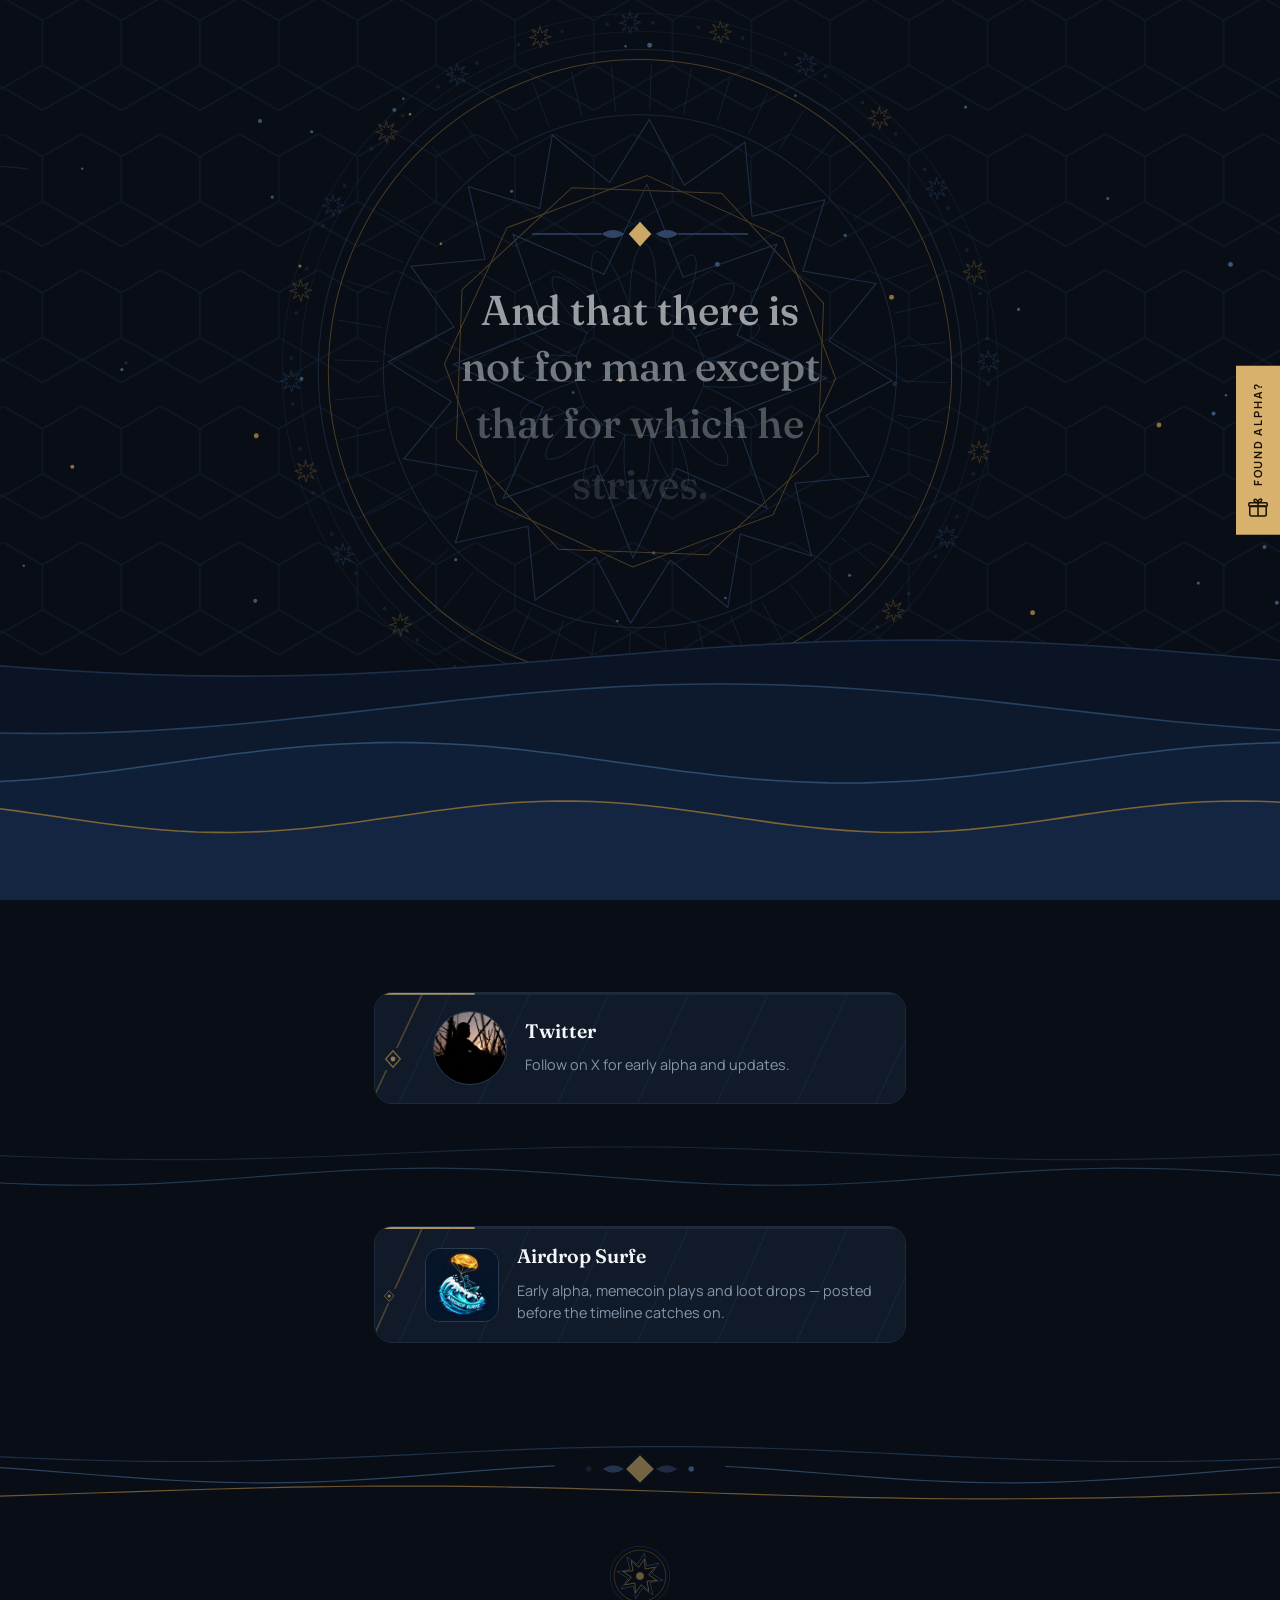
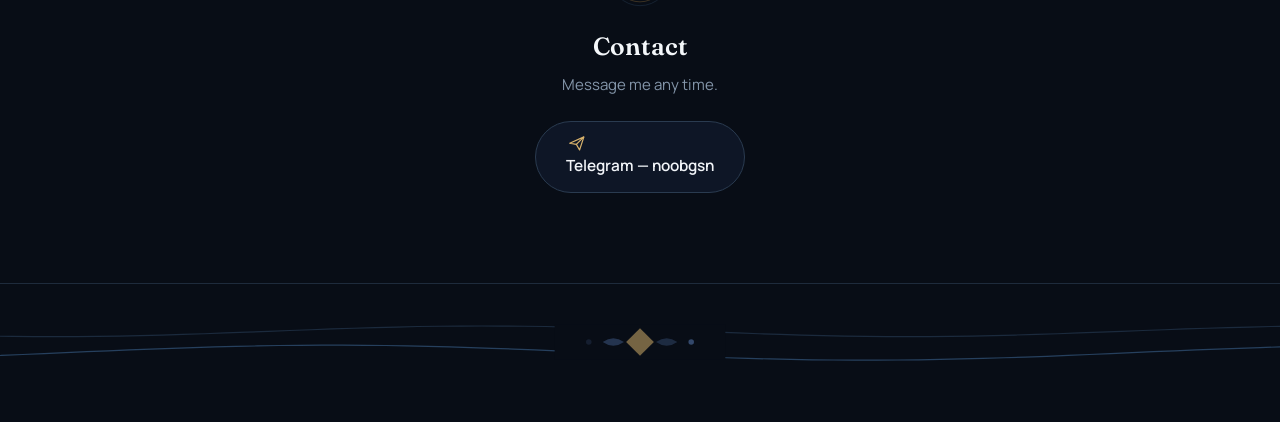
==== commit 1b3db042: "Add files via upload" ====
--- a/index.html
+++ b/index.html
@@ -97,9 +97,9 @@
 /* ============ GIFT ============ */
 .gift{position:fixed;right:0;top:50%;transform:translateY(-50%);z-index:40;
   background-color:var(--gold);color:#1B1305;border-radius:0;
-  padding:16px 11px;display:flex;flex-direction:column;align-items:center;gap:10px;
+  padding:16px 11px;display:flex;flex-direction:column-reverse;align-items:center;gap:10px;
   font-weight:700;font-size:.7rem;letter-spacing:.16em}
-.gift .lbl{writing-mode:vertical-rl}
+.gift .lbl{writing-mode:vertical-rl;transform:rotate(180deg)}
 .gift svg{width:22px;height:22px;display:block}
 @media (max-width:600px){
   .gift{top:auto;bottom:calc(26px + env(safe-area-inset-bottom,0px));right:0;
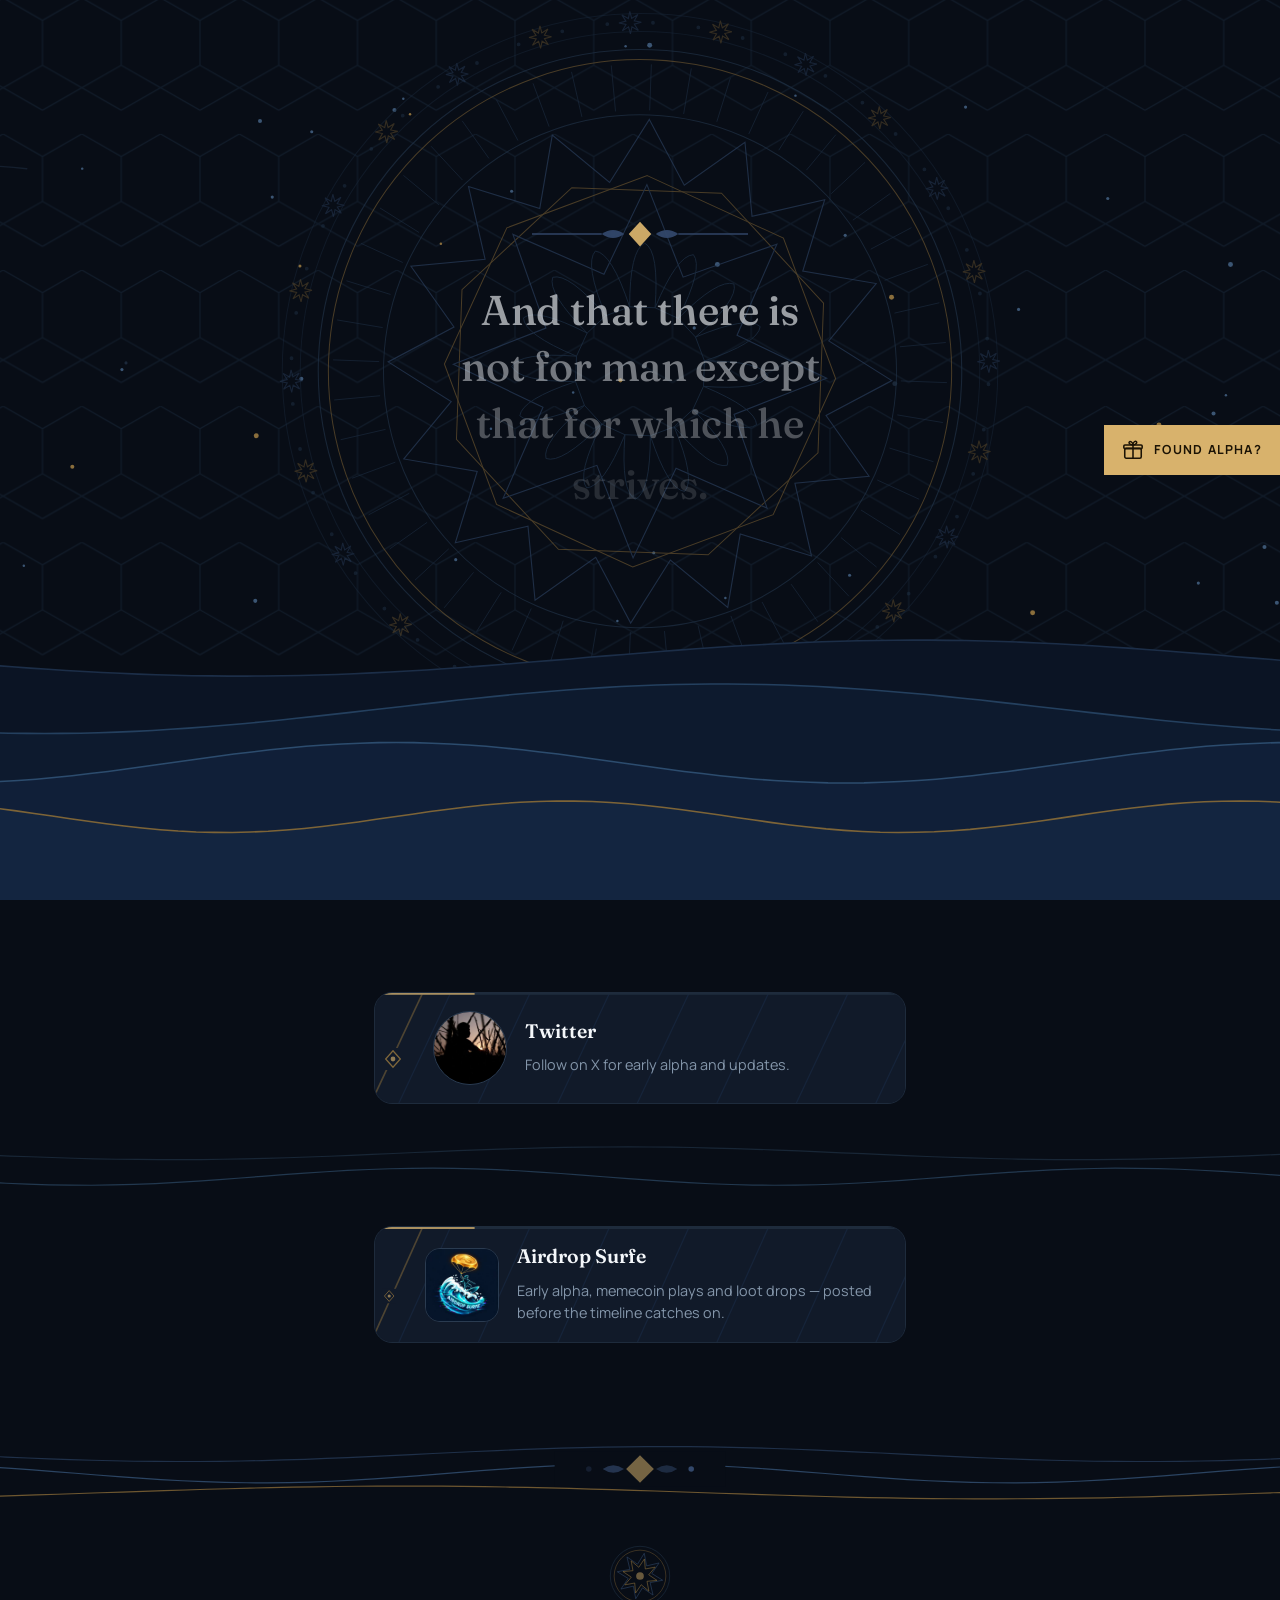
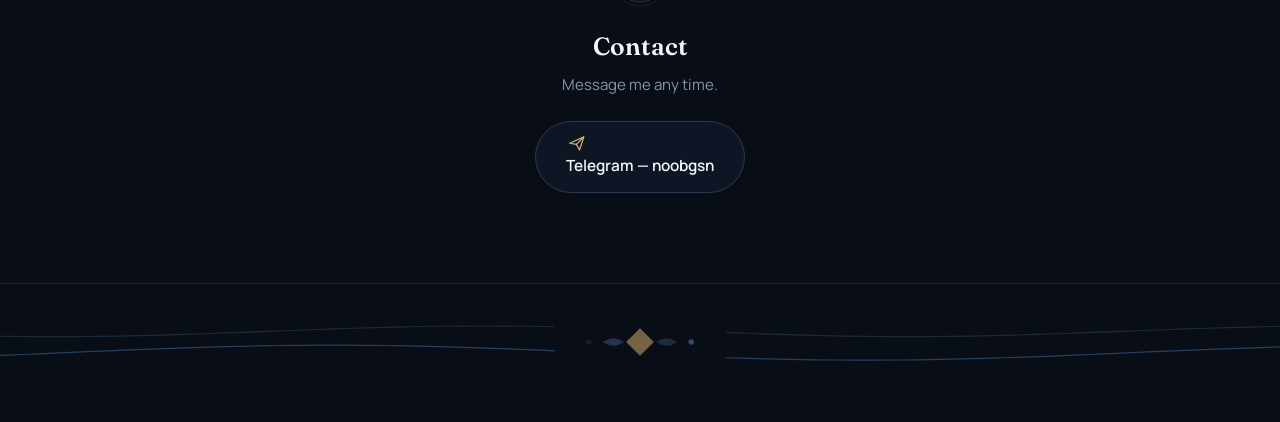
==== commit 6ca3fc5f: "Add files via upload" ====
--- a/index.html
+++ b/index.html
@@ -97,9 +97,8 @@
 /* ============ GIFT ============ */
 .gift{position:fixed;right:0;top:50%;transform:translateY(-50%);z-index:40;
   background-color:var(--gold);color:#1B1305;border-radius:0;
-  padding:16px 11px;display:flex;flex-direction:column-reverse;align-items:center;gap:10px;
-  font-weight:700;font-size:.7rem;letter-spacing:.16em}
-.gift .lbl{writing-mode:vertical-rl;transform:rotate(180deg)}
+  padding:14px 18px;display:flex;flex-direction:row;align-items:center;gap:10px;
+  font-weight:700;font-size:.78rem;letter-spacing:.1em;white-space:nowrap}
 .gift svg{width:22px;height:22px;display:block}
 @media (max-width:600px){
   .gift{top:auto;bottom:calc(26px + env(safe-area-inset-bottom,0px));right:0;
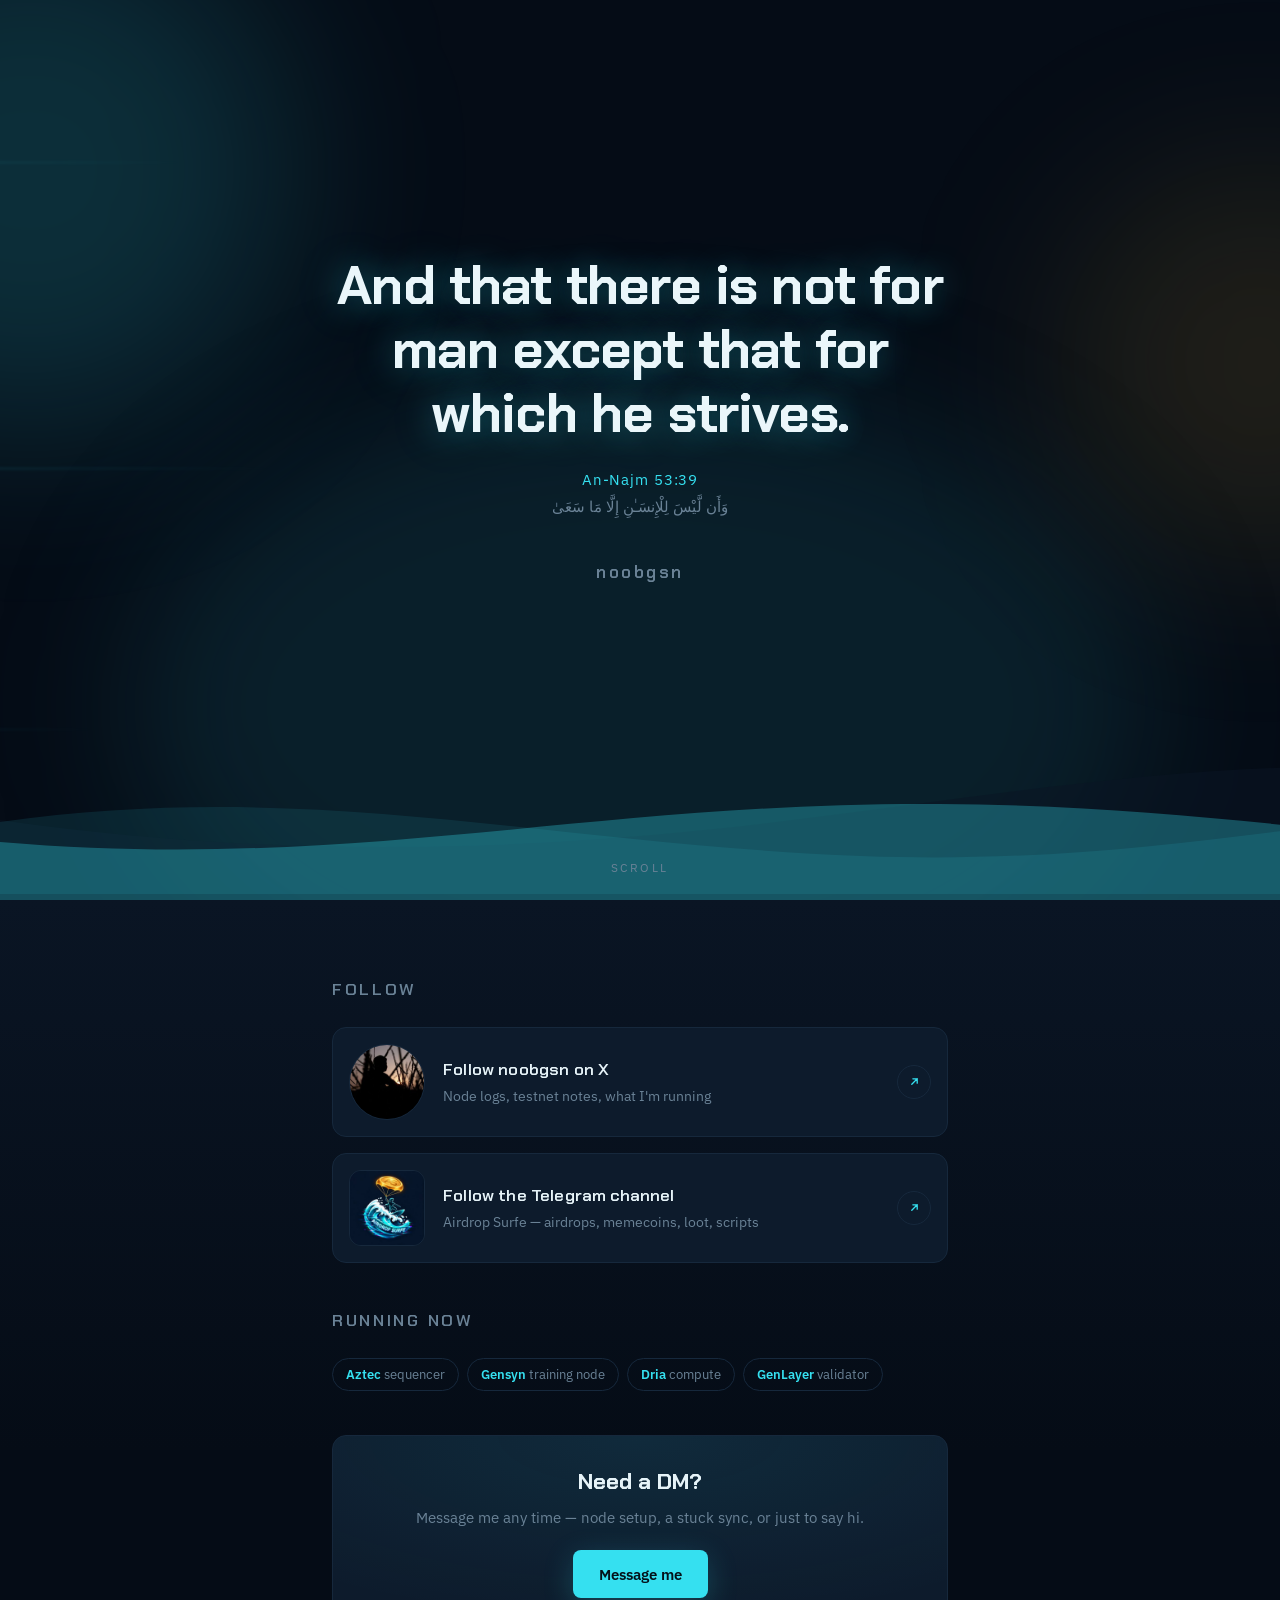
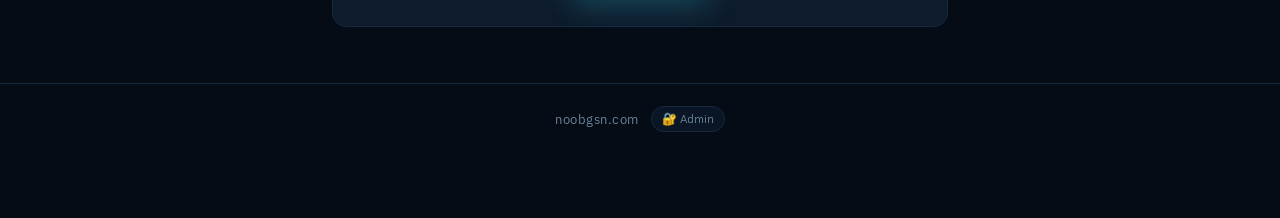
==== commit b38b6fd8: "Add files via upload" ====
--- a/index.html
+++ b/index.html
@@ -3,415 +3,401 @@
 <head>
 <meta charset="utf-8">
 <meta name="viewport" content="width=device-width, initial-scale=1, viewport-fit=cover">
-<meta name="color-scheme" content="dark">
-<meta name="theme-color" content="#080D16">
 <title>noobgsn</title>
-<meta name="description" content="noobgsn — early alpha, airdrops and memecoin plays.">
+<meta name="description" content="noobgsn — node operator. Follow on X and Telegram.">
 <link rel="preconnect" href="https://fonts.googleapis.com">
 <link rel="preconnect" href="https://fonts.gstatic.com" crossorigin>
-<link href="https://fonts.googleapis.com/css2?family=Fraunces:opsz,wght@9..144,500;9..144,600&family=Manrope:wght@400;500;600;700&display=swap" rel="stylesheet">
+<link href="https://fonts.googleapis.com/css2?family=Chakra+Petch:wght@500;600;700&family=IBM+Plex+Sans:wght@400;500;600&display=swap" rel="stylesheet">
 <style>
 :root{
-  --bg:#080D16;--panel:#111A29;--panel2:#0E1626;
-  --ink:#F1F4F8;--dim:#8496AA;--line:#1E2B3C;--line2:#2A3B50;
-  --gold:#D8B26C;--gold2:#8A6E3C;
-  color-scheme:dark;
+  --void:#050C16;
+  --deep:#0A1524;
+  --card:#0D1B2C;
+  --cyan:#35E0F0;
+  --cyan-dim:#1B6F7E;
+  --gold:#F7B733;
+  --text:#CBDBE6;
+  --dim:#6A8296;
+  --line:#16283C;
+
   box-sizing:border-box;
   padding-top:env(safe-area-inset-top,0px);
   padding-bottom:env(safe-area-inset-bottom,0px);
-}
+  color-scheme:dark;
+}
+:root[data-theme="light"],:root[data-theme="dark"]{color-scheme:dark}
 *,*::before,*::after{box-sizing:inherit}
-html{-webkit-text-size-adjust:100%;scroll-behavior:smooth;background-color:#080D16;
-  scrollbar-width:thin;scrollbar-color:#25374B #080D16}
-::-webkit-scrollbar{width:8px;height:8px}
-::-webkit-scrollbar-track{background-color:#080D16}
-::-webkit-scrollbar-thumb{background-color:#25374B;border-radius:8px}
-body{margin:0;background-color:#080D16;color:var(--ink);
-  font-family:"Manrope",-apple-system,BlinkMacSystemFont,"Segoe UI",Roboto,Helvetica,Arial,sans-serif;
-  line-height:1.6;-webkit-font-smoothing:antialiased;overflow-x:hidden}
+html{-webkit-text-size-adjust:100%;scroll-behavior:smooth;scroll-padding-top:env(safe-area-inset-top,0px)}
+body{
+  margin:0;background:var(--void);color:var(--text);
+  font-family:"IBM Plex Sans",-apple-system,BlinkMacSystemFont,"Segoe UI",Roboto,Helvetica,Arial,sans-serif;
+  line-height:1.6;-webkit-font-smoothing:antialiased;overflow-x:hidden;
+}
 img{max-width:100%;display:block}
-a{color:inherit;text-decoration:none}
-button{font:inherit;color:inherit;background:none;border:0;cursor:pointer}
-.wrap{max-width:580px;margin:0 auto;padding:0 24px}
-:focus-visible{outline:2px solid var(--gold);outline-offset:3px;border-radius:6px}
+a{color:inherit}
+.wrap{max-width:660px;margin:0 auto;padding:0 22px}
 
 /* ============ HERO ============ */
-.hero{position:relative;height:100svh;min-height:540px;
-  display:flex;align-items:center;justify-content:center;
-  overflow:hidden;background-color:#080D16}
-.scene{position:absolute;inset:0;width:100%;height:100%;display:block}
-
-
-
-
-
-
-/* ---- animated slots (opaque so the layer can never paint white) ---- */
-.slot + .slot{margin-top:22px}
-.pic{flex:0 0 74px;width:74px;height:74px}
-.pic img{width:74px;height:74px;border-radius:15px;object-fit:cover;border:1px solid var(--line2)}
-.pic img.round{border-radius:50%}
-
-
-/* ---- animated bands: each carries its own opaque base ---- */
-.band{display:block;width:100vw;margin-left:calc(50% - 50vw);height:96px}
-.band.sm{height:64px}
-.band.gap{height:70px;margin-top:26px;margin-bottom:26px}
-.acc{position:absolute;top:11px;right:11px;width:22px;height:22px;display:block}
-
-
-/* ---- animated card backdrop ---- */
-.cardbg{position:absolute;inset:0;width:100%;height:100%;display:block;z-index:0}
-.card > .pic,.card > .who,.card > .acc{position:relative;z-index:1}
-.emblem{display:block;width:66px;height:66px;margin:0 auto 18px}
-.tg{display:inline-flex;align-items:center;gap:11px}
-.tg svg{width:19px;height:19px;display:block}
-
-/* ============ MAIN ============ */
-main{position:relative;background-color:#080D16;padding:92px 0 0}
-.card{position:relative;display:flex;align-items:center;gap:18px;
-  background-color:var(--panel);border:1px solid var(--line);
-  border-radius:18px;padding:18px;overflow:hidden}
-
-.card:hover,.card:focus-visible{border-color:var(--gold2)}
-.who{min-width:0}
-.who .nm{font-family:"Fraunces",Georgia,serif;font-weight:600;
-  font-size:1.22rem;line-height:1.2;color:#F4F7FA}
-.who .bio{display:block;margin-top:9px;color:var(--dim);font-size:.9rem;line-height:1.55}
-
-.contact{text-align:center;margin:78px 0 0}
-.contact .band{margin-bottom:26px}
-.dvd{display:block;width:min(330px,82%);height:30px;margin:0 auto 28px}
-.contact h2{font-family:"Fraunces",Georgia,serif;font-weight:600;
-  font-size:1.55rem;margin:0 0 6px;color:#F4F7FA}
-.contact p{margin:0 0 24px;color:var(--dim);font-size:.94rem}
-.tg{display:inline-block;border:1px solid var(--line2);border-radius:999px;
-  padding:13px 30px;font-weight:600;font-size:.96rem;background-color:var(--panel2)}
-.tg:hover{border-color:var(--gold);color:var(--gold)}
-footer{margin-top:90px;border-top:1px solid var(--line);
-  padding:26px 0 calc(30px + env(safe-area-inset-bottom,0px))}
-footer .band{margin-bottom:18px}
-
-.rv{opacity:1}
-
-/* ============ GIFT ============ */
-.gift{position:fixed;right:0;top:50%;transform:translateY(-50%);z-index:40;
-  background-color:var(--gold);color:#1B1305;border-radius:0;
-  padding:14px 18px;display:flex;flex-direction:row;align-items:center;gap:10px;
-  font-weight:700;font-size:.78rem;letter-spacing:.1em;white-space:nowrap}
-.gift svg{width:22px;height:22px;display:block}
-@media (max-width:600px){
-  .gift{top:auto;bottom:calc(26px + env(safe-area-inset-bottom,0px));right:0;
-    transform:none;padding:13px 16px;flex-direction:row;gap:9px;font-size:.75rem}
-  .gift .lbl{writing-mode:horizontal-tb}
-}
-
-/* ============ MODAL ============ */
-.scrim{position:fixed;inset:0;z-index:60;background-color:#050A12;
-  display:none;align-items:flex-end;justify-content:center}
-.scrim.on{display:flex}
-@media (min-width:640px){.scrim{align-items:center}}
-.sheet{position:relative;width:100%;max-width:520px;max-height:92svh;overflow-y:auto;
-  background-color:var(--panel2);border:1px solid var(--line2);
-  border-radius:22px 22px 0 0;
-  padding:30px 22px calc(30px + env(safe-area-inset-bottom,0px));
-}
-@media (min-width:640px){.sheet{border-radius:22px;max-height:86svh}}
-.x{position:absolute;top:10px;right:12px;color:var(--dim);font-size:1.45rem;line-height:1;padding:4px 8px}
-.x:hover{color:var(--ink)}
-.crest{display:block;width:74px;height:74px;margin:0 auto 14px}
-.sheet h3{font-family:"Fraunces",Georgia,serif;font-weight:600;
-  font-size:1.6rem;margin:0 0 10px;color:#F4F7FA;text-align:center}
-.sheet .intro{color:var(--dim);font-size:.95rem;margin:0 0 26px;line-height:1.65;text-align:center}
-.sheet h3.left,.sheet .intro.left{text-align:left}
-
-label{display:block;font-size:.83rem;font-weight:600;color:var(--ink);margin:22px 0 8px}
-label .req{color:var(--gold)}
-.hint{display:block;font-weight:400;color:var(--dim);font-size:.77rem;margin-top:4px}
-input[type=text],textarea{width:100%;background-color:#0A1120;border:1px solid var(--line2);
-  border-radius:11px;color:var(--ink);font:inherit;font-size:.94rem;padding:12px 14px;
-}
-input[type=text]:focus,textarea:focus{border-color:var(--gold);outline:none}
-input::placeholder,textarea::placeholder{color:#55697F}
-textarea{min-height:110px;resize:vertical;line-height:1.55}
-
-.cats{display:flex;flex-wrap:wrap;gap:8px;margin-top:10px}
-.cats input{position:absolute;opacity:0;pointer-events:none}
-.cats label{margin:0;padding:9px 15px;border:1px solid var(--line2);border-radius:999px;
-  font-size:.84rem;font-weight:500;color:var(--dim);cursor:pointer;
-  background-color:#0A1120}
-.cats label:hover{border-color:var(--gold2);color:var(--ink)}
-.cats input:checked + label{background-color:var(--gold);border-color:var(--gold);
-  color:#1B1305;font-weight:700}
-.cats input:focus-visible + label{outline:2px solid var(--gold);outline-offset:2px}
-
-.send{display:flex;align-items:center;justify-content:center;gap:10px;
-  width:100%;margin-top:30px;background-color:var(--gold);color:#1B1305;
-  font-weight:700;font-size:1rem;padding:15px;border-radius:12px;
-}
-.send svg{width:20px;height:20px}
-.send:hover{background-color:#E8C580}
-.send[disabled]{opacity:.5;cursor:default;transform:none}
-.msg{margin-top:14px;font-size:.87rem;line-height:1.55;display:none}
-.msg.on{display:block}
-.msg.ok{color:var(--gold)}
-.msg.bad{color:#E88B74}
-.done{text-align:center;padding:10px 0 6px}
-
+.hero{
+  position:relative;min-height:100svh;display:flex;align-items:center;
+  overflow:hidden;background:var(--void);
+}
+.haze{position:absolute;border-radius:50%;filter:blur(90px);pointer-events:none}
+.h1{width:70vw;height:70vw;max-width:520px;max-height:520px;left:-18vw;top:-10vh;background:rgba(53,224,240,.16)}
+.h2{width:55vw;height:55vw;max-width:400px;max-height:400px;right:-14vw;top:18vh;background:rgba(247,183,51,.11)}
+.h3{width:80vw;height:50vw;left:10vw;bottom:-14vh;background:rgba(27,111,126,.20);filter:blur(70px)}
+
+/* drifting wind streaks */
+.wind{position:absolute;inset:0;pointer-events:none;opacity:.5}
+.streak{
+  position:absolute;height:1px;left:-40%;
+  background:linear-gradient(90deg,transparent,rgba(53,224,240,.55),transparent);
+  filter:blur(1.5px);animation:gust linear infinite;
+}
+@keyframes gust{from{transform:translateX(-10%)}to{transform:translateX(260%)}}
+
+.hero-in{position:relative;z-index:3;width:100%;padding:90px 0 150px;text-align:center}
+.verse{
+  font-family:"Chakra Petch",sans-serif;font-weight:700;
+  font-size:clamp(1.85rem,8.2vw,3.4rem);line-height:1.18;letter-spacing:-.015em;
+  margin:0 auto;max-width:15em;color:#EAF6FA;
+  text-shadow:0 0 34px rgba(53,224,240,.42),0 0 90px rgba(53,224,240,.16);
+}
+.ref{
+  margin:22px 0 0;font-size:.92rem;letter-spacing:.06em;color:var(--cyan);
+}
+.ref span{color:var(--dim);display:block;margin-top:3px;letter-spacing:0}
+.sig{
+  margin:40px 0 0;font-family:"Chakra Petch",sans-serif;font-weight:600;
+  font-size:1.1rem;letter-spacing:.14em;color:var(--dim);
+}
+
+/* waves */
+.waves{position:absolute;left:0;right:0;bottom:0;z-index:2;line-height:0}
+.waves svg{width:220%;height:clamp(90px,22vh,180px);display:block}
+.w1{opacity:.30;animation:roll 19s linear infinite}
+.w2{opacity:.22;animation:roll 27s linear infinite reverse;position:absolute;bottom:6px;left:0}
+.w3{opacity:.55;animation:roll 34s linear infinite;position:absolute;bottom:-4px;left:0}
+@keyframes roll{from{transform:translateX(0)}to{transform:translateX(-50%)}}
+
+.cue{
+  position:absolute;left:0;right:0;bottom:22px;z-index:4;text-align:center;
+  font-size:.78rem;letter-spacing:.2em;color:var(--dim);
+  animation:bob 2.6s ease-in-out infinite;
+}
+@keyframes bob{0%,100%{transform:translateY(0);opacity:.55}50%{transform:translateY(6px);opacity:1}}
+
+/* page-load reveal */
+.rise{opacity:0;transform:translateY(16px);animation:rise .9s cubic-bezier(.2,.7,.3,1) forwards}
+.d1{animation-delay:.15s}.d2{animation-delay:.5s}.d3{animation-delay:.8s}
+@keyframes rise{to{opacity:1;transform:none}}
+
+/* ============ LINKS ============ */
+.body{position:relative;background:linear-gradient(180deg,var(--deep),var(--void) 60%);padding:76px 0 40px}
+h2{
+  font-family:"Chakra Petch",sans-serif;font-weight:600;
+  font-size:1.05rem;letter-spacing:.16em;color:var(--dim);
+  margin:0 0 24px;
+}
+.card{
+  display:flex;align-items:center;gap:18px;
+  background:var(--card);border:1px solid var(--line);border-radius:14px;
+  padding:16px;margin-bottom:16px;text-decoration:none;
+  transition:border-color .25s,transform .25s,box-shadow .25s;
+}
+.card:hover,.card:focus-visible{
+  border-color:var(--cyan-dim);transform:translateY(-2px);
+  box-shadow:0 10px 40px rgba(53,224,240,.13);
+}
+.pfp{
+  width:76px;height:76px;flex:0 0 76px;border-radius:12px;object-fit:cover;
+  border:1px solid var(--line);
+}
+.pfp.round{border-radius:50%}
+.ct{min-width:0}
+.ct b{
+  display:block;font-family:"Chakra Petch",sans-serif;font-weight:600;
+  font-size:1.05rem;color:#E6F3F8;letter-spacing:.01em;
+}
+.ct small{display:block;color:var(--dim);font-size:.88rem;margin-top:2px}
+.go{
+  margin-left:auto;flex:0 0 auto;align-self:center;
+  width:34px;height:34px;border-radius:50%;border:1px solid var(--line);
+  display:grid;place-items:center;color:var(--cyan);
+}
+.card:hover .go{border-color:var(--cyan-dim);background:rgba(53,224,240,.08)}
+
+/* nodes strip */
+.strip{display:flex;flex-wrap:wrap;gap:8px;margin:0 0 8px}
+.chip{
+  font-size:.82rem;color:var(--dim);border:1px solid var(--line);
+  border-radius:999px;padding:5px 13px;
+}
+.chip b{color:var(--cyan);font-weight:600}
+
+/* dm */
+.dm{
+  margin-top:44px;border:1px solid var(--line);border-radius:14px;
+  padding:28px 22px;text-align:center;
+  background:radial-gradient(120% 140% at 50% 0%,rgba(53,224,240,.08),transparent 70%),var(--card);
+}
+.dm h3{
+  font-family:"Chakra Petch",sans-serif;font-weight:700;font-size:1.4rem;
+  margin:0 0 6px;color:#E6F3F8;
+}
+.dm p{margin:0 0 20px;color:var(--dim);font-size:.94rem}
+.btn{
+  display:inline-block;text-decoration:none;font-weight:600;font-size:.96rem;
+  padding:12px 26px;border-radius:8px;
+  background:var(--cyan);color:#04121A;
+  box-shadow:0 8px 30px rgba(53,224,240,.22);
+}
+.btn:hover{filter:brightness(1.08)}
+
+footer{
+  border-top:1px solid var(--line);margin-top:56px;padding:22px 0 46px;
+  color:var(--dim);font-size:.82rem;text-align:center;letter-spacing:.04em;
+}
+
+:focus-visible{outline:2px solid var(--cyan);outline-offset:3px}
 @media (prefers-reduced-motion:reduce){
-  *{animation-duration:.001s!important;transition-duration:.001s!important}
-  .up{opacity:1}.rv{opacity:1;transform:none}
+  *{animation:none!important;transition:none!important}
+  .rise{opacity:1;transform:none}
   html{scroll-behavior:auto}
 }
+@media (max-width:420px){
+  .pfp{width:62px;height:62px;flex-basis:62px}
+  .card{gap:14px;padding:14px}
+  .go{display:none}
+}
 </style>
+  <link rel="stylesheet" href="admin.css">
 </head>
 <body>
 
-<!-- ==================== HERO ==================== -->
 <section class="hero">
-  <svg class="scene" viewBox="0 0 1200 800" preserveAspectRatio="xMidYMid slice" role="img"
-       aria-label="And that there is not for man except that for which he strives. 53:39">
-    <defs>
-      <pattern id="jali" width="70" height="121" patternUnits="userSpaceOnUse">
-        <path d="M35 0 L70 20 L70 60 L35 80 L0 60 L0 20 Z" fill="none" stroke="#111C2A" stroke-width="1"/>
-        <path d="M35 80 L70 100 M35 80 L0 100" fill="none" stroke="#111C2A" stroke-width="1"/>
-      </pattern>
-    </defs>
-    <rect x="0" y="0" width="1200" height="800" fill="#080D16"/>
-    <g><rect x="-160" y="-220" width="1520" height="1260" fill="url(#jali)"/><animateTransform attributeName="transform" type="translate" from="0 0" to="-70 -121" dur="95s" repeatCount="indefinite"/></g><circle cx="395.6" cy="101.5" r="1.1" fill="#8A6E3C"><animate attributeName="opacity" values="0.12;0.53;0.12" dur="3.9s" begin="4.8s" repeatCount="indefinite"/></circle><circle cx="608.6" cy="40.2" r="2.2" fill="#3B5573"><animate attributeName="opacity" values="0.15;0.53;0.15" dur="5.8s" begin="2.2s" repeatCount="indefinite"/></circle><circle cx="675.9" cy="531.6" r="1.1" fill="#3B5573"><animate attributeName="opacity" values="0.2;0.52;0.2" dur="6.7s" begin="3.6s" repeatCount="indefinite"/></circle><circle cx="1015.8" cy="176.4" r="1.4" fill="#3B5573"><animate attributeName="opacity" values="0.15;0.81;0.15" dur="6.5s" begin="5.1s" repeatCount="indefinite"/></circle><circle cx="139.5" cy="328.5" r="1.4" fill="#3B5573"><animate attributeName="opacity" values="0.09;0.53;0.09" dur="5.5s" begin="4.9s" repeatCount="indefinite"/></circle><circle cx="258.9" cy="387.4" r="2.2" fill="#8A6E3C"><animate attributeName="opacity" values="0.19;0.66;0.19" dur="7.8s" begin="4.2s" repeatCount="indefinite"/></circle><circle cx="308.2" cy="117.1" r="1.4" fill="#3B5573"><animate attributeName="opacity" values="0.14;0.65;0.14" dur="4.0s" begin="2.7s" repeatCount="indefinite"/></circle><circle cx="540.6" cy="348.8" r="1.1" fill="#3B5573"><animate attributeName="opacity" values="0.17;0.57;0.17" dur="4.1s" begin="3.8s" repeatCount="indefinite"/></circle><circle cx="587.2" cy="41.2" r="1.1" fill="#3B5573"><animate attributeName="opacity" values="0.19;0.64;0.19" dur="7.7s" begin="5.2s" repeatCount="indefinite"/></circle><circle cx="826.5" cy="341.0" r="2.2" fill="#3B5573"><animate attributeName="opacity" values="0.11;0.81;0.11" dur="3.9s" begin="0.8s" repeatCount="indefinite"/></circle><circle cx="95.4" cy="414.8" r="1.8" fill="#8A6E3C"><animate attributeName="opacity" values="0.18;0.63;0.18" dur="7.1s" begin="8.9s" repeatCount="indefinite"/></circle><circle cx="467.5" cy="381.1" r="1.1" fill="#3B5573"><animate attributeName="opacity" values="0.15;0.72;0.15" dur="8.7s" begin="3.2s" repeatCount="indefinite"/></circle><circle cx="273.1" cy="175.2" r="1.4" fill="#3B5573"><animate attributeName="opacity" values="0.14;0.57;0.14" dur="5.7s" begin="8.3s" repeatCount="indefinite"/></circle><circle cx="485.9" cy="170.0" r="1.4" fill="#3B5573"><animate attributeName="opacity" values="0.11;0.69;0.11" dur="8.0s" begin="7.8s" repeatCount="indefinite"/></circle><circle cx="436.2" cy="497.5" r="1.4" fill="#3B5573"><animate attributeName="opacity" values="0.11;0.61;0.11" dur="4.3s" begin="1.6s" repeatCount="indefinite"/></circle><circle cx="582.6" cy="338.1" r="1.8" fill="#8A6E3C"><animate attributeName="opacity" values="0.14;0.77;0.14" dur="5.1s" begin="1.3s" repeatCount="indefinite"/></circle><circle cx="389.6" cy="87.8" r="1.1" fill="#3B5573"><animate attributeName="opacity" values="0.19;0.81;0.19" dur="6.0s" begin="7.8s" repeatCount="indefinite"/></circle><circle cx="668.8" cy="235.0" r="2.2" fill="#3B5573"><animate attributeName="opacity" values="0.09;0.53;0.09" dur="4.1s" begin="5.7s" repeatCount="indefinite"/></circle><circle cx="262.2" cy="107.6" r="1.8" fill="#3B5573"><animate attributeName="opacity" values="0.15;0.74;0.15" dur="6.8s" begin="0.9s" repeatCount="indefinite"/></circle><circle cx="1120.8" cy="351.4" r="1.1" fill="#3B5573"><animate attributeName="opacity" values="0.1;0.61;0.1" dur="8.3s" begin="5.5s" repeatCount="indefinite"/></circle><circle cx="423.0" cy="216.6" r="1.1" fill="#8A6E3C"><animate attributeName="opacity" values="0.2;0.72;0.2" dur="4.1s" begin="4.4s" repeatCount="indefinite"/></circle><circle cx="381.7" cy="97.8" r="1.8" fill="#3B5573"><animate attributeName="opacity" values="0.16;0.73;0.16" dur="7.6s" begin="4.3s" repeatCount="indefinite"/></circle><circle cx="258.0" cy="534.1" r="1.8" fill="#3B5573"><animate attributeName="opacity" values="0.08;0.74;0.08" dur="4.3s" begin="4.9s" repeatCount="indefinite"/></circle><circle cx="1155.1" cy="486.2" r="1.8" fill="#3B5573"><animate attributeName="opacity" values="0.12;0.6;0.12" dur="6.4s" begin="8.2s" repeatCount="indefinite"/></circle><circle cx="648.2" cy="291.5" r="1.4" fill="#3B5573"><animate attributeName="opacity" values="0.17;0.59;0.17" dur="6.9s" begin="7.1s" repeatCount="indefinite"/></circle><circle cx="297.7" cy="236.4" r="1.4" fill="#8A6E3C"><animate attributeName="opacity" values="0.17;0.95;0.17" dur="4.6s" begin="4.4s" repeatCount="indefinite"/></circle><circle cx="936.5" cy="275.0" r="1.4" fill="#3B5573"><animate attributeName="opacity" values="0.13;0.92;0.13" dur="7.3s" begin="8.6s" repeatCount="indefinite"/></circle><circle cx="1166.1" cy="535.7" r="1.8" fill="#3B5573"><animate attributeName="opacity" values="0.14;0.65;0.14" dur="3.9s" begin="0.9s" repeatCount="indefinite"/></circle><circle cx="579.9" cy="552.0" r="1.1" fill="#3B5573"><animate attributeName="opacity" values="0.18;0.54;0.18" dur="6.1s" begin="5.9s" repeatCount="indefinite"/></circle><circle cx="786.3" cy="511.3" r="1.4" fill="#3B5573"><animate attributeName="opacity" values="0.17;0.65;0.17" dur="6.1s" begin="1.6s" repeatCount="indefinite"/></circle><circle cx="949.0" cy="544.7" r="2.2" fill="#8A6E3C"><animate attributeName="opacity" values="0.09;0.57;0.09" dur="6.0s" begin="6.7s" repeatCount="indefinite"/></circle><circle cx="1172.0" cy="34.9" r="2.2" fill="#3B5573"><animate attributeName="opacity" values="0.18;0.94;0.18" dur="7.9s" begin="1.3s" repeatCount="indefinite"/></circle><circle cx="782.4" cy="209.2" r="1.4" fill="#3B5573"><animate attributeName="opacity" values="0.17;0.55;0.17" dur="3.6s" begin="7.2s" repeatCount="indefinite"/></circle><circle cx="889.4" cy="95.2" r="1.4" fill="#3B5573"><animate attributeName="opacity" values="0.11;0.63;0.11" dur="8.0s" begin="1.9s" repeatCount="indefinite"/></circle><circle cx="299.0" cy="336.7" r="1.8" fill="#3B5573"><animate attributeName="opacity" values="0.09;0.83;0.09" dur="6.5s" begin="7.5s" repeatCount="indefinite"/></circle><circle cx="1061.3" cy="377.7" r="2.2" fill="#8A6E3C"><animate attributeName="opacity" values="0.1;0.57;0.1" dur="8.0s" begin="7.9s" repeatCount="indefinite"/></circle><circle cx="612.2" cy="491.3" r="1.4" fill="#3B5573"><animate attributeName="opacity" values="0.1;0.56;0.1" dur="6.8s" begin="7.0s" repeatCount="indefinite"/></circle><circle cx="738.2" cy="85.0" r="1.1" fill="#3B5573"><animate attributeName="opacity" values="0.15;0.85;0.15" dur="5.3s" begin="4.7s" repeatCount="indefinite"/></circle><circle cx="143.1" cy="322.6" r="1.4" fill="#3B5573"><animate attributeName="opacity" values="0.09;0.7;0.09" dur="4.6s" begin="0.4s" repeatCount="indefinite"/></circle><circle cx="52.3" cy="502.8" r="1.1" fill="#3B5573"><animate attributeName="opacity" values="0.14;0.73;0.14" dur="5.9s" begin="5.5s" repeatCount="indefinite"/></circle><circle cx="823.6" cy="264.3" r="2.2" fill="#8A6E3C"><animate attributeName="opacity" values="0.14;0.89;0.14" dur="6.3s" begin="2.2s" repeatCount="indefinite"/></circle><circle cx="1096.3" cy="518.3" r="1.4" fill="#3B5573"><animate attributeName="opacity" values="0.09;0.7;0.09" dur="8.1s" begin="1.2s" repeatCount="indefinite"/></circle><circle cx="104.2" cy="149.9" r="1.1" fill="#3B5573"><animate attributeName="opacity" values="0.09;0.85;0.09" dur="4.7s" begin="2.7s" repeatCount="indefinite"/></circle><circle cx="1109.8" cy="367.5" r="1.8" fill="#3B5573"><animate attributeName="opacity" values="0.2;0.6;0.2" dur="4.3s" begin="7.9s" repeatCount="indefinite"/></circle><circle cx="1124.9" cy="235.1" r="2.2" fill="#3B5573"><animate attributeName="opacity" values="0.11;0.82;0.11" dur="4.4s" begin="6.0s" repeatCount="indefinite"/></circle><circle cx="1173.1" cy="238.1" r="2.2" fill="#8A6E3C"><animate attributeName="opacity" values="0.17;0.51;0.17" dur="4.6s" begin="2.9s" repeatCount="indefinite"/></circle><g opacity="0"><g><circle cx="600" cy="330" r="286" fill="none" stroke="#223449" stroke-width="1"/><circle cx="600" cy="330" r="277" fill="none" stroke="#6E5730" stroke-width=".9"/><circle cx="600" cy="330" r="228" fill="none" stroke="#223449" stroke-width=".9"/><line x1="832.0" y1="330.0" x2="873.0" y2="330.0" stroke="#1E2E43" stroke-width=".8"/><line x1="830.0" y1="360.3" x2="870.7" y2="365.6" stroke="#1E2E43" stroke-width=".8"/><line x1="824.1" y1="390.0" x2="863.7" y2="400.7" stroke="#1E2E43" stroke-width=".8"/><line x1="814.3" y1="418.8" x2="852.2" y2="434.5" stroke="#1E2E43" stroke-width=".8"/><line x1="800.9" y1="446.0" x2="836.4" y2="466.5" stroke="#1E2E43" stroke-width=".8"/><line x1="784.1" y1="471.2" x2="816.6" y2="496.2" stroke="#1E2E43" stroke-width=".8"/><line x1="764.0" y1="494.0" x2="793.0" y2="523.0" stroke="#1E2E43" stroke-width=".8"/><line x1="741.2" y1="514.1" x2="766.2" y2="546.6" stroke="#1E2E43" stroke-width=".8"/><line x1="716.0" y1="530.9" x2="736.5" y2="566.4" stroke="#1E2E43" stroke-width=".8"/><line x1="688.8" y1="544.3" x2="704.5" y2="582.2" stroke="#1E2E43" stroke-width=".8"/><line x1="660.0" y1="554.1" x2="670.7" y2="593.7" stroke="#1E2E43" stroke-width=".8"/><line x1="630.3" y1="560.0" x2="635.6" y2="600.7" stroke="#1E2E43" stroke-width=".8"/><line x1="600.0" y1="562.0" x2="600.0" y2="603.0" stroke="#1E2E43" stroke-width=".8"/><line x1="569.7" y1="560.0" x2="564.4" y2="600.7" stroke="#1E2E43" stroke-width=".8"/><line x1="540.0" y1="554.1" x2="529.3" y2="593.7" stroke="#1E2E43" stroke-width=".8"/><line x1="511.2" y1="544.3" x2="495.5" y2="582.2" stroke="#1E2E43" stroke-width=".8"/><line x1="484.0" y1="530.9" x2="463.5" y2="566.4" stroke="#1E2E43" stroke-width=".8"/><line x1="458.8" y1="514.1" x2="433.8" y2="546.6" stroke="#1E2E43" stroke-width=".8"/><line x1="436.0" y1="494.0" x2="407.0" y2="523.0" stroke="#1E2E43" stroke-width=".8"/><line x1="415.9" y1="471.2" x2="383.4" y2="496.2" stroke="#1E2E43" stroke-width=".8"/><line x1="399.1" y1="446.0" x2="363.6" y2="466.5" stroke="#1E2E43" stroke-width=".8"/><line x1="385.7" y1="418.8" x2="347.8" y2="434.5" stroke="#1E2E43" stroke-width=".8"/><line x1="375.9" y1="390.0" x2="336.3" y2="400.7" stroke="#1E2E43" stroke-width=".8"/><line x1="370.0" y1="360.3" x2="329.3" y2="365.6" stroke="#1E2E43" stroke-width=".8"/><line x1="368.0" y1="330.0" x2="327.0" y2="330.0" stroke="#1E2E43" stroke-width=".8"/><line x1="370.0" y1="299.7" x2="329.3" y2="294.4" stroke="#1E2E43" stroke-width=".8"/><line x1="375.9" y1="270.0" x2="336.3" y2="259.3" stroke="#1E2E43" stroke-width=".8"/><line x1="385.7" y1="241.2" x2="347.8" y2="225.5" stroke="#1E2E43" stroke-width=".8"/><line x1="399.1" y1="214.0" x2="363.6" y2="193.5" stroke="#1E2E43" stroke-width=".8"/><line x1="415.9" y1="188.8" x2="383.4" y2="163.8" stroke="#1E2E43" stroke-width=".8"/><line x1="436.0" y1="166.0" x2="407.0" y2="137.0" stroke="#1E2E43" stroke-width=".8"/><line x1="458.8" y1="145.9" x2="433.8" y2="113.4" stroke="#1E2E43" stroke-width=".8"/><line x1="484.0" y1="129.1" x2="463.5" y2="93.6" stroke="#1E2E43" stroke-width=".8"/><line x1="511.2" y1="115.7" x2="495.5" y2="77.8" stroke="#1E2E43" stroke-width=".8"/><line x1="540.0" y1="105.9" x2="529.3" y2="66.3" stroke="#1E2E43" stroke-width=".8"/><line x1="569.7" y1="100.0" x2="564.4" y2="59.3" stroke="#1E2E43" stroke-width=".8"/><line x1="600.0" y1="98.0" x2="600.0" y2="57.0" stroke="#1E2E43" stroke-width=".8"/><line x1="630.3" y1="100.0" x2="635.6" y2="59.3" stroke="#1E2E43" stroke-width=".8"/><line x1="660.0" y1="105.9" x2="670.7" y2="66.3" stroke="#1E2E43" stroke-width=".8"/><line x1="688.8" y1="115.7" x2="704.5" y2="77.8" stroke="#1E2E43" stroke-width=".8"/><line x1="716.0" y1="129.1" x2="736.5" y2="93.6" stroke="#1E2E43" stroke-width=".8"/><line x1="741.2" y1="145.9" x2="766.2" y2="113.4" stroke="#1E2E43" stroke-width=".8"/><line x1="764.0" y1="166.0" x2="793.0" y2="137.0" stroke="#1E2E43" stroke-width=".8"/><line x1="784.1" y1="188.8" x2="816.6" y2="163.8" stroke="#1E2E43" stroke-width=".8"/><line x1="800.9" y1="214.0" x2="836.4" y2="193.5" stroke="#1E2E43" stroke-width=".8"/><line x1="814.3" y1="241.2" x2="852.2" y2="225.5" stroke="#1E2E43" stroke-width=".8"/><line x1="824.1" y1="270.0" x2="863.7" y2="259.3" stroke="#1E2E43" stroke-width=".8"/><line x1="830.0" y1="299.7" x2="870.7" y2="294.4" stroke="#1E2E43" stroke-width=".8"/><path d="M600.0 106.0 L633.2 163.3 L685.7 123.1 L694.4 188.7 L758.4 171.6 L741.3 235.6 L806.9 244.3 L766.7 296.8 L824.0 330.0 L766.7 363.2 L806.9 415.7 L741.3 424.4 L758.4 488.4 L694.4 471.3 L685.7 536.9 L633.2 496.7 L600.0 554.0 L566.8 496.7 L514.3 536.9 L505.6 471.3 L441.6 488.4 L458.7 424.4 L393.1 415.7 L433.3 363.2 L376.0 330.0 L433.3 296.8 L393.1 244.3 L458.7 235.6 L441.6 171.6 L505.6 188.7 L514.3 123.1 L566.8 163.3 Z" fill="none" stroke="#2C4160" stroke-width="1"/><path d="M600.0 156.0 L723.0 207.0 L774.0 330.0 L723.0 453.0 L600.0 504.0 L477.0 453.0 L426.0 330.0 L477.0 207.0 Z" fill="none" stroke="#6E5730" stroke-width=".9"/><path d="M666.6 169.2 L760.8 263.4 L760.8 396.6 L666.6 490.8 L533.4 490.8 L439.2 396.6 L439.2 263.4 L533.4 169.2 Z" fill="none" stroke="#6E5730" stroke-width=".9"/><path d="M600.0 164.0 L635.2 245.0 L717.4 212.6 L685.0 294.8 L766.0 330.0 L685.0 365.2 L717.4 447.4 L635.2 415.0 L600.0 496.0 L564.8 415.0 L482.6 447.4 L515.0 365.2 L434.0 330.0 L515.0 294.8 L482.6 212.6 L564.8 245.0 Z" fill="none" stroke="#2C4160" stroke-width="1"/><path d="M588.7 273.1 Q586.8 222.8 600.0 216.0 Q613.2 222.8 611.3 273.1 Z" fill="none" stroke="#243850" stroke-width=".8"/><path d="M611.3 273.1 Q628.9 225.9 643.6 224.7 Q653.2 236.0 632.2 281.8 Z" fill="none" stroke="#243850" stroke-width=".8"/><path d="M632.2 281.8 Q666.5 244.9 680.6 249.4 Q685.1 263.5 648.2 297.8 Z" fill="none" stroke="#243850" stroke-width=".8"/><path d="M648.2 297.8 Q694.0 276.8 705.3 286.4 Q704.1 301.1 656.9 318.7 Z" fill="none" stroke="#243850" stroke-width=".8"/><path d="M656.9 318.7 Q707.2 316.8 714.0 330.0 Q707.2 343.2 656.9 341.3 Z" fill="none" stroke="#243850" stroke-width=".8"/><path d="M656.9 341.3 Q704.1 358.9 705.3 373.6 Q694.0 383.2 648.2 362.2 Z" fill="none" stroke="#243850" stroke-width=".8"/><path d="M648.2 362.2 Q685.1 396.5 680.6 410.6 Q666.5 415.1 632.2 378.2 Z" fill="none" stroke="#243850" stroke-width=".8"/><path d="M632.2 378.2 Q653.2 424.0 643.6 435.3 Q628.9 434.1 611.3 386.9 Z" fill="none" stroke="#243850" stroke-width=".8"/><path d="M611.3 386.9 Q613.2 437.2 600.0 444.0 Q586.8 437.2 588.7 386.9 Z" fill="none" stroke="#243850" stroke-width=".8"/><path d="M588.7 386.9 Q571.1 434.1 556.4 435.3 Q546.8 424.0 567.8 378.2 Z" fill="none" stroke="#243850" stroke-width=".8"/><path d="M567.8 378.2 Q533.5 415.1 519.4 410.6 Q514.9 396.5 551.8 362.2 Z" fill="none" stroke="#243850" stroke-width=".8"/><path d="M551.8 362.2 Q506.0 383.2 494.7 373.6 Q495.9 358.9 543.1 341.3 Z" fill="none" stroke="#243850" stroke-width=".8"/><path d="M543.1 341.3 Q492.8 343.2 486.0 330.0 Q492.8 316.8 543.1 318.7 Z" fill="none" stroke="#243850" stroke-width=".8"/><path d="M543.1 318.7 Q495.9 301.1 494.7 286.4 Q506.0 276.8 551.8 297.8 Z" fill="none" stroke="#243850" stroke-width=".8"/><path d="M551.8 297.8 Q514.9 263.5 519.4 249.4 Q533.5 244.9 567.8 281.8 Z" fill="none" stroke="#243850" stroke-width=".8"/><path d="M567.8 281.8 Q546.8 236.0 556.4 224.7 Q571.1 225.9 588.7 273.1 Z" fill="none" stroke="#243850" stroke-width=".8"/><animateTransform attributeName="transform" type="rotate" from="0 600 330" to="360 600 330" dur="260s" repeatCount="indefinite"/></g><animate attributeName="opacity" values="0;1" dur="2.4s" fill="freeze"/></g><g opacity="0"><g><circle cx="600" cy="330" r="318" fill="none" stroke="#1B2A3D" stroke-width=".9"/><circle cx="600" cy="330" r="302" fill="none" stroke="#1B2A3D" stroke-width=".9"/><path d="M910.0 320.0 L911.5 326.3 L917.1 322.9 L913.7 328.5 L920.0 330.0 L913.7 331.5 L917.1 337.1 L911.5 333.7 L910.0 340.0 L908.5 333.7 L902.9 337.1 L906.3 331.5 L900.0 330.0 L906.3 328.5 L902.9 322.9 L908.5 326.3 Z" fill="none" stroke="#2C4160" stroke-width="1"/><path d="M899.4 400.2 L901.0 406.5 L906.5 403.2 L903.1 408.7 L909.4 410.2 L903.1 411.8 L906.5 417.3 L901.0 413.9 L899.4 420.2 L897.9 413.9 L892.4 417.3 L895.7 411.8 L889.4 410.2 L895.7 408.7 L892.4 403.2 L897.9 406.5 Z" fill="none" stroke="#6E5730" stroke-width="1"/><path d="M868.5 475.0 L870.0 481.3 L875.5 477.9 L872.2 483.5 L878.5 485.0 L872.2 486.5 L875.5 492.1 L870.0 488.7 L868.5 495.0 L866.9 488.7 L861.4 492.1 L864.8 486.5 L858.5 485.0 L864.8 483.5 L861.4 477.9 L866.9 481.3 Z" fill="none" stroke="#2C4160" stroke-width="1"/><path d="M819.2 539.2 L820.7 545.5 L826.3 542.1 L822.9 547.7 L829.2 549.2 L822.9 550.7 L826.3 556.3 L820.7 552.9 L819.2 559.2 L817.7 552.9 L812.1 556.3 L815.5 550.7 L809.2 549.2 L815.5 547.7 L812.1 542.1 L817.7 545.5 Z" fill="none" stroke="#6E5730" stroke-width="1"/><path d="M755.0 588.5 L756.5 594.8 L762.1 591.4 L758.7 596.9 L765.0 598.5 L758.7 600.0 L762.1 605.5 L756.5 602.2 L755.0 608.5 L753.5 602.2 L747.9 605.5 L751.3 600.0 L745.0 598.5 L751.3 596.9 L747.9 591.4 L753.5 594.8 Z" fill="none" stroke="#2C4160" stroke-width="1"/><path d="M680.2 619.4 L681.8 625.7 L687.3 622.4 L683.9 627.9 L690.2 629.4 L683.9 631.0 L687.3 636.5 L681.8 633.1 L680.2 639.4 L678.7 633.1 L673.2 636.5 L676.5 631.0 L670.2 629.4 L676.5 627.9 L673.2 622.4 L678.7 625.7 Z" fill="none" stroke="#6E5730" stroke-width="1"/><path d="M600.0 630.0 L601.5 636.3 L607.1 632.9 L603.7 638.5 L610.0 640.0 L603.7 641.5 L607.1 647.1 L601.5 643.7 L600.0 650.0 L598.5 643.7 L592.9 647.1 L596.3 641.5 L590.0 640.0 L596.3 638.5 L592.9 632.9 L598.5 636.3 Z" fill="none" stroke="#2C4160" stroke-width="1"/><path d="M519.8 619.4 L521.3 625.7 L526.8 622.4 L523.5 627.9 L529.8 629.4 L523.5 631.0 L526.8 636.5 L521.3 633.1 L519.8 639.4 L518.2 633.1 L512.7 636.5 L516.1 631.0 L509.8 629.4 L516.1 627.9 L512.7 622.4 L518.2 625.7 Z" fill="none" stroke="#6E5730" stroke-width="1"/><path d="M445.0 588.5 L446.5 594.8 L452.1 591.4 L448.7 596.9 L455.0 598.5 L448.7 600.0 L452.1 605.5 L446.5 602.2 L445.0 608.5 L443.5 602.2 L437.9 605.5 L441.3 600.0 L435.0 598.5 L441.3 596.9 L437.9 591.4 L443.5 594.8 Z" fill="none" stroke="#2C4160" stroke-width="1"/><path d="M380.8 539.2 L382.3 545.5 L387.9 542.1 L384.5 547.7 L390.8 549.2 L384.5 550.7 L387.9 556.3 L382.3 552.9 L380.8 559.2 L379.3 552.9 L373.7 556.3 L377.1 550.7 L370.8 549.2 L377.1 547.7 L373.7 542.1 L379.3 545.5 Z" fill="none" stroke="#6E5730" stroke-width="1"/><path d="M331.5 475.0 L333.1 481.3 L338.6 477.9 L335.2 483.5 L341.5 485.0 L335.2 486.5 L338.6 492.1 L333.1 488.7 L331.5 495.0 L330.0 488.7 L324.5 492.1 L327.8 486.5 L321.5 485.0 L327.8 483.5 L324.5 477.9 L330.0 481.3 Z" fill="none" stroke="#2C4160" stroke-width="1"/><path d="M300.6 400.2 L302.1 406.5 L307.6 403.2 L304.3 408.7 L310.6 410.2 L304.3 411.8 L307.6 417.3 L302.1 413.9 L300.6 420.2 L299.0 413.9 L293.5 417.3 L296.9 411.8 L290.6 410.2 L296.9 408.7 L293.5 403.2 L299.0 406.5 Z" fill="none" stroke="#6E5730" stroke-width="1"/><path d="M290.0 320.0 L291.5 326.3 L297.1 322.9 L293.7 328.5 L300.0 330.0 L293.7 331.5 L297.1 337.1 L291.5 333.7 L290.0 340.0 L288.5 333.7 L282.9 337.1 L286.3 331.5 L280.0 330.0 L286.3 328.5 L282.9 322.9 L288.5 326.3 Z" fill="none" stroke="#2C4160" stroke-width="1"/><path d="M300.6 239.8 L302.1 246.1 L307.6 242.7 L304.3 248.2 L310.6 249.8 L304.3 251.3 L307.6 256.8 L302.1 253.5 L300.6 259.8 L299.0 253.5 L293.5 256.8 L296.9 251.3 L290.6 249.8 L296.9 248.2 L293.5 242.7 L299.0 246.1 Z" fill="none" stroke="#6E5730" stroke-width="1"/><path d="M331.5 165.0 L333.1 171.3 L338.6 167.9 L335.2 173.5 L341.5 175.0 L335.2 176.5 L338.6 182.1 L333.1 178.7 L331.5 185.0 L330.0 178.7 L324.5 182.1 L327.8 176.5 L321.5 175.0 L327.8 173.5 L324.5 167.9 L330.0 171.3 Z" fill="none" stroke="#2C4160" stroke-width="1"/><path d="M380.8 100.8 L382.3 107.1 L387.9 103.7 L384.5 109.3 L390.8 110.8 L384.5 112.3 L387.9 117.9 L382.3 114.5 L380.8 120.8 L379.3 114.5 L373.7 117.9 L377.1 112.3 L370.8 110.8 L377.1 109.3 L373.7 103.7 L379.3 107.1 Z" fill="none" stroke="#6E5730" stroke-width="1"/><path d="M445.0 51.5 L446.5 57.8 L452.1 54.5 L448.7 60.0 L455.0 61.5 L448.7 63.1 L452.1 68.6 L446.5 65.2 L445.0 71.5 L443.5 65.2 L437.9 68.6 L441.3 63.1 L435.0 61.5 L441.3 60.0 L437.9 54.5 L443.5 57.8 Z" fill="none" stroke="#2C4160" stroke-width="1"/><path d="M519.8 20.6 L521.3 26.9 L526.8 23.5 L523.5 29.0 L529.8 30.6 L523.5 32.1 L526.8 37.6 L521.3 34.3 L519.8 40.6 L518.2 34.3 L512.7 37.6 L516.1 32.1 L509.8 30.6 L516.1 29.0 L512.7 23.5 L518.2 26.9 Z" fill="none" stroke="#6E5730" stroke-width="1"/><path d="M600.0 10.0 L601.5 16.3 L607.1 12.9 L603.7 18.5 L610.0 20.0 L603.7 21.5 L607.1 27.1 L601.5 23.7 L600.0 30.0 L598.5 23.7 L592.9 27.1 L596.3 21.5 L590.0 20.0 L596.3 18.5 L592.9 12.9 L598.5 16.3 Z" fill="none" stroke="#2C4160" stroke-width="1"/><path d="M680.2 20.6 L681.8 26.9 L687.3 23.5 L683.9 29.0 L690.2 30.6 L683.9 32.1 L687.3 37.6 L681.8 34.3 L680.2 40.6 L678.7 34.3 L673.2 37.6 L676.5 32.1 L670.2 30.6 L676.5 29.0 L673.2 23.5 L678.7 26.9 Z" fill="none" stroke="#6E5730" stroke-width="1"/><path d="M755.0 51.5 L756.5 57.8 L762.1 54.5 L758.7 60.0 L765.0 61.5 L758.7 63.1 L762.1 68.6 L756.5 65.2 L755.0 71.5 L753.5 65.2 L747.9 68.6 L751.3 63.1 L745.0 61.5 L751.3 60.0 L747.9 54.5 L753.5 57.8 Z" fill="none" stroke="#2C4160" stroke-width="1"/><path d="M819.2 100.8 L820.7 107.1 L826.3 103.7 L822.9 109.3 L829.2 110.8 L822.9 112.3 L826.3 117.9 L820.7 114.5 L819.2 120.8 L817.7 114.5 L812.1 117.9 L815.5 112.3 L809.2 110.8 L815.5 109.3 L812.1 103.7 L817.7 107.1 Z" fill="none" stroke="#6E5730" stroke-width="1"/><path d="M868.5 165.0 L870.0 171.3 L875.5 167.9 L872.2 173.5 L878.5 175.0 L872.2 176.5 L875.5 182.1 L870.0 178.7 L868.5 185.0 L866.9 178.7 L861.4 182.1 L864.8 176.5 L858.5 175.0 L864.8 173.5 L861.4 167.9 L866.9 171.3 Z" fill="none" stroke="#2C4160" stroke-width="1"/><path d="M899.4 239.8 L901.0 246.1 L906.5 242.7 L903.1 248.2 L909.4 249.8 L903.1 251.3 L906.5 256.8 L901.0 253.5 L899.4 259.8 L897.9 253.5 L892.4 256.8 L895.7 251.3 L889.4 249.8 L895.7 248.2 L892.4 242.7 L897.9 246.1 Z" fill="none" stroke="#6E5730" stroke-width="1"/><circle cx="909.3" cy="350.3" r="1.7" fill="#22364C"/><circle cx="904.0" cy="390.5" r="1.7" fill="#22364C"/><circle cx="893.5" cy="429.6" r="1.7" fill="#22364C"/><circle cx="878.0" cy="467.1" r="1.7" fill="#22364C"/><circle cx="857.8" cy="502.2" r="1.7" fill="#22364C"/><circle cx="833.1" cy="534.4" r="1.7" fill="#22364C"/><circle cx="804.4" cy="563.1" r="1.7" fill="#22364C"/><circle cx="772.2" cy="587.8" r="1.7" fill="#22364C"/><circle cx="737.1" cy="608.0" r="1.7" fill="#22364C"/><circle cx="699.6" cy="623.5" r="1.7" fill="#22364C"/><circle cx="660.5" cy="634.0" r="1.7" fill="#22364C"/><circle cx="620.3" cy="639.3" r="1.7" fill="#22364C"/><circle cx="579.7" cy="639.3" r="1.7" fill="#22364C"/><circle cx="539.5" cy="634.0" r="1.7" fill="#22364C"/><circle cx="500.4" cy="623.5" r="1.7" fill="#22364C"/><circle cx="462.9" cy="608.0" r="1.7" fill="#22364C"/><circle cx="427.8" cy="587.8" r="1.7" fill="#22364C"/><circle cx="395.6" cy="563.1" r="1.7" fill="#22364C"/><circle cx="366.9" cy="534.4" r="1.7" fill="#22364C"/><circle cx="342.2" cy="502.2" r="1.7" fill="#22364C"/><circle cx="322.0" cy="467.1" r="1.7" fill="#22364C"/><circle cx="306.5" cy="429.6" r="1.7" fill="#22364C"/><circle cx="296.0" cy="390.5" r="1.7" fill="#22364C"/><circle cx="290.7" cy="350.3" r="1.7" fill="#22364C"/><circle cx="290.7" cy="309.7" r="1.7" fill="#22364C"/><circle cx="296.0" cy="269.5" r="1.7" fill="#22364C"/><circle cx="306.5" cy="230.4" r="1.7" fill="#22364C"/><circle cx="322.0" cy="192.9" r="1.7" fill="#22364C"/><circle cx="342.2" cy="157.8" r="1.7" fill="#22364C"/><circle cx="366.9" cy="125.6" r="1.7" fill="#22364C"/><circle cx="395.6" cy="96.9" r="1.7" fill="#22364C"/><circle cx="427.8" cy="72.2" r="1.7" fill="#22364C"/><circle cx="462.9" cy="52.0" r="1.7" fill="#22364C"/><circle cx="500.4" cy="36.5" r="1.7" fill="#22364C"/><circle cx="539.5" cy="26.0" r="1.7" fill="#22364C"/><circle cx="579.7" cy="20.7" r="1.7" fill="#22364C"/><circle cx="620.3" cy="20.7" r="1.7" fill="#22364C"/><circle cx="660.5" cy="26.0" r="1.7" fill="#22364C"/><circle cx="699.6" cy="36.5" r="1.7" fill="#22364C"/><circle cx="737.1" cy="52.0" r="1.7" fill="#22364C"/><circle cx="772.2" cy="72.2" r="1.7" fill="#22364C"/><circle cx="804.4" cy="96.9" r="1.7" fill="#22364C"/><circle cx="833.1" cy="125.6" r="1.7" fill="#22364C"/><circle cx="857.8" cy="157.8" r="1.7" fill="#22364C"/><circle cx="878.0" cy="192.9" r="1.7" fill="#22364C"/><circle cx="893.5" cy="230.4" r="1.7" fill="#22364C"/><circle cx="904.0" cy="269.5" r="1.7" fill="#22364C"/><circle cx="909.3" cy="309.7" r="1.7" fill="#22364C"/><animateTransform attributeName="transform" type="rotate" from="360 600 330" to="0 600 330" dur="340s" repeatCount="indefinite"/></g><animate attributeName="opacity" values="0;1" dur="2.6s" begin=".4s" fill="freeze"/></g><g opacity="0"><path d="M0 150 q150 -14 300 0" fill="none" stroke="#2E4460" stroke-width="1.2" stroke-linecap="round"/><animateTransform attributeName="transform" type="translate" from="-420 0" to="1520 0" dur="17s" begin="0s" repeatCount="indefinite"/><animate attributeName="opacity" values="0;0.55;0.55;0" keyTimes="0;.15;.85;1" dur="17s" begin="0s" repeatCount="indefinite"/></g><g opacity="0"><path d="M0 230 q95 -14 190 0" fill="none" stroke="#2E4460" stroke-width="1.2" stroke-linecap="round"/><animateTransform attributeName="transform" type="translate" from="-420 0" to="1520 0" dur="13s" begin="4s" repeatCount="indefinite"/><animate attributeName="opacity" values="0;0.40;0.40;0" keyTimes="0;.15;.85;1" dur="13s" begin="4s" repeatCount="indefinite"/></g><g opacity="0"><path d="M0 330 q180 -14 360 0" fill="none" stroke="#2E4460" stroke-width="1.2" stroke-linecap="round"/><animateTransform attributeName="transform" type="translate" from="-420 0" to="1520 0" dur="21s" begin="2s" repeatCount="indefinite"/><animate attributeName="opacity" values="0;0.50;0.50;0" keyTimes="0;.15;.85;1" dur="21s" begin="2s" repeatCount="indefinite"/></g><g opacity="0"><path d="M0 430 q80 -14 160 0" fill="none" stroke="#2E4460" stroke-width="1.2" stroke-linecap="round"/><animateTransform attributeName="transform" type="translate" from="-420 0" to="1520 0" dur="15s" begin="8s" repeatCount="indefinite"/><animate attributeName="opacity" values="0;0.35;0.35;0" keyTimes="0;.15;.85;1" dur="15s" begin="8s" repeatCount="indefinite"/></g><g opacity="0"><path d="M0 500 q130 -14 260 0" fill="none" stroke="#2E4460" stroke-width="1.2" stroke-linecap="round"/><animateTransform attributeName="transform" type="translate" from="-420 0" to="1520 0" dur="19s" begin="6s" repeatCount="indefinite"/><animate attributeName="opacity" values="0;0.30;0.30;0" keyTimes="0;.15;.85;1" dur="19s" begin="6s" repeatCount="indefinite"/></g><g opacity="0"><g transform="translate(600 208)"><path d="M-96 0 L-34 0" stroke="#33486B" stroke-width="1.4" fill="none"/><path d="M34 0 L96 0" stroke="#33486B" stroke-width="1.4" fill="none"/><path d="M0 -11 L10 0 L0 11 L-10 0 Z" fill="#D8B26C"/><path d="M-34 0 q10 -7 20 0 q-10 7 -20 0 Z" fill="#33486B"/><path d="M14 0 q10 -7 20 0 q-10 7 -20 0 Z" fill="#33486B"/><circle cx="-24" cy="0" r="2.6" fill="#33486B"/><circle cx="24" cy="0" r="2.6" fill="#33486B"/></g><animate attributeName="opacity" values="0;1" dur="1.1s" begin="0.5s" fill="freeze"/><animateTransform attributeName="transform" type="translate" from="0 20" to="0 0" dur="1.1s" begin="0.5s" fill="freeze" calcMode="spline" keyTimes="0;1" keySplines=".2 .7 .3 1"/></g><g opacity="0"><text x="600" y="288" text-anchor="middle" fill="#F4F7FA" font-family="Fraunces,Georgia,serif" font-size="37" font-weight="500">And that there is</text><animate attributeName="opacity" values="0;1" dur="1.1s" begin="0.85s" fill="freeze"/><animateTransform attributeName="transform" type="translate" from="0 20" to="0 0" dur="1.1s" begin="0.85s" fill="freeze" calcMode="spline" keyTimes="0;1" keySplines=".2 .7 .3 1"/></g><g opacity="0"><text x="600" y="336" text-anchor="middle" fill="#F4F7FA" font-family="Fraunces,Georgia,serif" font-size="37" font-weight="500">not for man except</text><animate attributeName="opacity" values="0;1" dur="1.1s" begin="1.03s" fill="freeze"/><animateTransform attributeName="transform" type="translate" from="0 20" to="0 0" dur="1.1s" begin="1.03s" fill="freeze" calcMode="spline" keyTimes="0;1" keySplines=".2 .7 .3 1"/></g><g opacity="0"><text x="600" y="384" text-anchor="middle" fill="#F4F7FA" font-family="Fraunces,Georgia,serif" font-size="37" font-weight="500">that for which he</text><animate attributeName="opacity" values="0;1" dur="1.1s" begin="1.21s" fill="freeze"/><animateTransform attributeName="transform" type="translate" from="0 20" to="0 0" dur="1.1s" begin="1.21s" fill="freeze" calcMode="spline" keyTimes="0;1" keySplines=".2 .7 .3 1"/></g><g opacity="0"><text x="600" y="432" text-anchor="middle" fill="#F4F7FA" font-family="Fraunces,Georgia,serif" font-size="37" font-weight="500">strives.</text><animate attributeName="opacity" values="0;1" dur="1.1s" begin="1.39s" fill="freeze"/><animateTransform attributeName="transform" type="translate" from="0 20" to="0 0" dur="1.1s" begin="1.39s" fill="freeze" calcMode="spline" keyTimes="0;1" keySplines=".2 .7 .3 1"/></g><g opacity="0"><text x="600" y="512" text-anchor="middle" fill="#D8B26C" font-family="Manrope,sans-serif" font-size="17" font-weight="700" letter-spacing="7">53:39<animate attributeName="opacity" values="1;.55;1" dur="5s" begin="3s" repeatCount="indefinite"/></text><animate attributeName="opacity" values="0;1" dur="1.1s" begin="1.7s" fill="freeze"/><animateTransform attributeName="transform" type="translate" from="0 20" to="0 0" dur="1.1s" begin="1.7s" fill="freeze" calcMode="spline" keyTimes="0;1" keySplines=".2 .7 .3 1"/></g>
-    <g><g><path d="M0.0 585.0 L16.0 586.3 L32.0 587.7 L48.0 589.0 L64.0 590.3 L80.0 591.5 L96.0 592.7 L112.0 593.9 L128.0 594.9 L144.0 596.0 L160.0 596.9 L176.0 597.7 L192.0 598.5 L208.0 599.2 L224.0 599.7 L240.0 600.2 L256.0 600.6 L272.0 600.8 L288.0 601.0 L304.0 601.0 L320.0 600.9 L336.0 600.7 L352.0 600.4 L368.0 600.0 L384.0 599.5 L400.0 598.9 L416.0 598.1 L432.0 597.3 L448.0 596.4 L464.0 595.5 L480.0 594.4 L496.0 593.3 L512.0 592.1 L528.0 590.9 L544.0 589.6 L560.0 588.3 L576.0 587.0 L592.0 585.7 L608.0 584.3 L624.0 583.0 L640.0 581.7 L656.0 580.4 L672.0 579.1 L688.0 577.9 L704.0 576.7 L720.0 575.6 L736.0 574.5 L752.0 573.6 L768.0 572.7 L784.0 571.9 L800.0 571.1 L816.0 570.5 L832.0 570.0 L848.0 569.6 L864.0 569.3 L880.0 569.1 L896.0 569.0 L912.0 569.0 L928.0 569.2 L944.0 569.4 L960.0 569.8 L976.0 570.3 L992.0 570.8 L1008.0 571.5 L1024.0 572.3 L1040.0 573.1 L1056.0 574.0 L1072.0 575.1 L1088.0 576.1 L1104.0 577.3 L1120.0 578.5 L1136.0 579.7 L1152.0 581.0 L1168.0 582.3 L1184.0 583.7 L1200.0 585.0 L1216.0 586.3 L1232.0 587.7 L1248.0 589.0 L1264.0 590.3 L1280.0 591.5 L1296.0 592.7 L1312.0 593.9 L1328.0 594.9 L1344.0 596.0 L1360.0 596.9 L1376.0 597.7 L1392.0 598.5 L1408.0 599.2 L1424.0 599.7 L1440.0 600.2 L1456.0 600.6 L1472.0 600.8 L1488.0 601.0 L1504.0 601.0 L1520.0 600.9 L1536.0 600.7 L1552.0 600.4 L1568.0 600.0 L1584.0 599.5 L1600.0 598.9 L1616.0 598.1 L1632.0 597.3 L1648.0 596.4 L1664.0 595.5 L1680.0 594.4 L1696.0 593.3 L1712.0 592.1 L1728.0 590.9 L1744.0 589.6 L1760.0 588.3 L1776.0 587.0 L1792.0 585.7 L1808.0 584.3 L1824.0 583.0 L1840.0 581.7 L1856.0 580.4 L1872.0 579.1 L1888.0 577.9 L1904.0 576.7 L1920.0 575.6 L1936.0 574.5 L1952.0 573.6 L1968.0 572.7 L1984.0 571.9 L2000.0 571.1 L2016.0 570.5 L2032.0 570.0 L2048.0 569.6 L2064.0 569.3 L2080.0 569.1 L2096.0 569.0 L2112.0 569.0 L2128.0 569.2 L2144.0 569.4 L2160.0 569.8 L2176.0 570.3 L2192.0 570.8 L2208.0 571.5 L2224.0 572.3 L2240.0 573.1 L2256.0 574.0 L2272.0 575.1 L2288.0 576.1 L2304.0 577.3 L2320.0 578.5 L2336.0 579.7 L2352.0 581.0 L2368.0 582.3 L2384.0 583.7 L2400.0 585.0 L2400 820 L0 820 Z" fill="#0B1424"/><path d="M0.0 585.0 L16.0 586.3 L32.0 587.7 L48.0 589.0 L64.0 590.3 L80.0 591.5 L96.0 592.7 L112.0 593.9 L128.0 594.9 L144.0 596.0 L160.0 596.9 L176.0 597.7 L192.0 598.5 L208.0 599.2 L224.0 599.7 L240.0 600.2 L256.0 600.6 L272.0 600.8 L288.0 601.0 L304.0 601.0 L320.0 600.9 L336.0 600.7 L352.0 600.4 L368.0 600.0 L384.0 599.5 L400.0 598.9 L416.0 598.1 L432.0 597.3 L448.0 596.4 L464.0 595.5 L480.0 594.4 L496.0 593.3 L512.0 592.1 L528.0 590.9 L544.0 589.6 L560.0 588.3 L576.0 587.0 L592.0 585.7 L608.0 584.3 L624.0 583.0 L640.0 581.7 L656.0 580.4 L672.0 579.1 L688.0 577.9 L704.0 576.7 L720.0 575.6 L736.0 574.5 L752.0 573.6 L768.0 572.7 L784.0 571.9 L800.0 571.1 L816.0 570.5 L832.0 570.0 L848.0 569.6 L864.0 569.3 L880.0 569.1 L896.0 569.0 L912.0 569.0 L928.0 569.2 L944.0 569.4 L960.0 569.8 L976.0 570.3 L992.0 570.8 L1008.0 571.5 L1024.0 572.3 L1040.0 573.1 L1056.0 574.0 L1072.0 575.1 L1088.0 576.1 L1104.0 577.3 L1120.0 578.5 L1136.0 579.7 L1152.0 581.0 L1168.0 582.3 L1184.0 583.7 L1200.0 585.0 L1216.0 586.3 L1232.0 587.7 L1248.0 589.0 L1264.0 590.3 L1280.0 591.5 L1296.0 592.7 L1312.0 593.9 L1328.0 594.9 L1344.0 596.0 L1360.0 596.9 L1376.0 597.7 L1392.0 598.5 L1408.0 599.2 L1424.0 599.7 L1440.0 600.2 L1456.0 600.6 L1472.0 600.8 L1488.0 601.0 L1504.0 601.0 L1520.0 600.9 L1536.0 600.7 L1552.0 600.4 L1568.0 600.0 L1584.0 599.5 L1600.0 598.9 L1616.0 598.1 L1632.0 597.3 L1648.0 596.4 L1664.0 595.5 L1680.0 594.4 L1696.0 593.3 L1712.0 592.1 L1728.0 590.9 L1744.0 589.6 L1760.0 588.3 L1776.0 587.0 L1792.0 585.7 L1808.0 584.3 L1824.0 583.0 L1840.0 581.7 L1856.0 580.4 L1872.0 579.1 L1888.0 577.9 L1904.0 576.7 L1920.0 575.6 L1936.0 574.5 L1952.0 573.6 L1968.0 572.7 L1984.0 571.9 L2000.0 571.1 L2016.0 570.5 L2032.0 570.0 L2048.0 569.6 L2064.0 569.3 L2080.0 569.1 L2096.0 569.0 L2112.0 569.0 L2128.0 569.2 L2144.0 569.4 L2160.0 569.8 L2176.0 570.3 L2192.0 570.8 L2208.0 571.5 L2224.0 572.3 L2240.0 573.1 L2256.0 574.0 L2272.0 575.1 L2288.0 576.1 L2304.0 577.3 L2320.0 578.5 L2336.0 579.7 L2352.0 581.0 L2368.0 582.3 L2384.0 583.7 L2400.0 585.0" fill="none" stroke="#1C2E48" stroke-width="1.4"/><animateTransform attributeName="transform" type="translate" from="0 0" to="-1200 0" dur="34s" repeatCount="indefinite"/></g><g><path d="M0.0 652.0 L16.0 651.9 L32.0 651.7 L48.0 651.3 L64.0 650.8 L80.0 650.1 L96.0 649.3 L112.0 648.3 L128.0 647.2 L144.0 646.0 L160.0 644.7 L176.0 643.3 L192.0 641.8 L208.0 640.2 L224.0 638.5 L240.0 636.8 L256.0 635.0 L272.0 633.2 L288.0 631.4 L304.0 629.5 L320.0 627.7 L336.0 625.9 L352.0 624.1 L368.0 622.3 L384.0 620.6 L400.0 619.0 L416.0 617.4 L432.0 616.0 L448.0 614.6 L464.0 613.3 L480.0 612.2 L496.0 611.2 L512.0 610.3 L528.0 609.5 L544.0 608.9 L560.0 608.5 L576.0 608.2 L592.0 608.0 L608.0 608.0 L624.0 608.2 L640.0 608.5 L656.0 608.9 L672.0 609.5 L688.0 610.3 L704.0 611.2 L720.0 612.2 L736.0 613.3 L752.0 614.6 L768.0 616.0 L784.0 617.4 L800.0 619.0 L816.0 620.6 L832.0 622.3 L848.0 624.1 L864.0 625.9 L880.0 627.7 L896.0 629.5 L912.0 631.4 L928.0 633.2 L944.0 635.0 L960.0 636.8 L976.0 638.5 L992.0 640.2 L1008.0 641.8 L1024.0 643.3 L1040.0 644.7 L1056.0 646.0 L1072.0 647.2 L1088.0 648.3 L1104.0 649.3 L1120.0 650.1 L1136.0 650.8 L1152.0 651.3 L1168.0 651.7 L1184.0 651.9 L1200.0 652.0 L1216.0 651.9 L1232.0 651.7 L1248.0 651.3 L1264.0 650.8 L1280.0 650.1 L1296.0 649.3 L1312.0 648.3 L1328.0 647.2 L1344.0 646.0 L1360.0 644.7 L1376.0 643.3 L1392.0 641.8 L1408.0 640.2 L1424.0 638.5 L1440.0 636.8 L1456.0 635.0 L1472.0 633.2 L1488.0 631.4 L1504.0 629.5 L1520.0 627.7 L1536.0 625.9 L1552.0 624.1 L1568.0 622.3 L1584.0 620.6 L1600.0 619.0 L1616.0 617.4 L1632.0 616.0 L1648.0 614.6 L1664.0 613.3 L1680.0 612.2 L1696.0 611.2 L1712.0 610.3 L1728.0 609.5 L1744.0 608.9 L1760.0 608.5 L1776.0 608.2 L1792.0 608.0 L1808.0 608.0 L1824.0 608.2 L1840.0 608.5 L1856.0 608.9 L1872.0 609.5 L1888.0 610.3 L1904.0 611.2 L1920.0 612.2 L1936.0 613.3 L1952.0 614.6 L1968.0 616.0 L1984.0 617.4 L2000.0 619.0 L2016.0 620.6 L2032.0 622.3 L2048.0 624.1 L2064.0 625.9 L2080.0 627.7 L2096.0 629.5 L2112.0 631.4 L2128.0 633.2 L2144.0 635.0 L2160.0 636.8 L2176.0 638.5 L2192.0 640.2 L2208.0 641.8 L2224.0 643.3 L2240.0 644.7 L2256.0 646.0 L2272.0 647.2 L2288.0 648.3 L2304.0 649.3 L2320.0 650.1 L2336.0 650.8 L2352.0 651.3 L2368.0 651.7 L2384.0 651.9 L2400.0 652.0 L2400 820 L0 820 Z" fill="#0D1A2E"/><path d="M0.0 652.0 L16.0 651.9 L32.0 651.7 L48.0 651.3 L64.0 650.8 L80.0 650.1 L96.0 649.3 L112.0 648.3 L128.0 647.2 L144.0 646.0 L160.0 644.7 L176.0 643.3 L192.0 641.8 L208.0 640.2 L224.0 638.5 L240.0 636.8 L256.0 635.0 L272.0 633.2 L288.0 631.4 L304.0 629.5 L320.0 627.7 L336.0 625.9 L352.0 624.1 L368.0 622.3 L384.0 620.6 L400.0 619.0 L416.0 617.4 L432.0 616.0 L448.0 614.6 L464.0 613.3 L480.0 612.2 L496.0 611.2 L512.0 610.3 L528.0 609.5 L544.0 608.9 L560.0 608.5 L576.0 608.2 L592.0 608.0 L608.0 608.0 L624.0 608.2 L640.0 608.5 L656.0 608.9 L672.0 609.5 L688.0 610.3 L704.0 611.2 L720.0 612.2 L736.0 613.3 L752.0 614.6 L768.0 616.0 L784.0 617.4 L800.0 619.0 L816.0 620.6 L832.0 622.3 L848.0 624.1 L864.0 625.9 L880.0 627.7 L896.0 629.5 L912.0 631.4 L928.0 633.2 L944.0 635.0 L960.0 636.8 L976.0 638.5 L992.0 640.2 L1008.0 641.8 L1024.0 643.3 L1040.0 644.7 L1056.0 646.0 L1072.0 647.2 L1088.0 648.3 L1104.0 649.3 L1120.0 650.1 L1136.0 650.8 L1152.0 651.3 L1168.0 651.7 L1184.0 651.9 L1200.0 652.0 L1216.0 651.9 L1232.0 651.7 L1248.0 651.3 L1264.0 650.8 L1280.0 650.1 L1296.0 649.3 L1312.0 648.3 L1328.0 647.2 L1344.0 646.0 L1360.0 644.7 L1376.0 643.3 L1392.0 641.8 L1408.0 640.2 L1424.0 638.5 L1440.0 636.8 L1456.0 635.0 L1472.0 633.2 L1488.0 631.4 L1504.0 629.5 L1520.0 627.7 L1536.0 625.9 L1552.0 624.1 L1568.0 622.3 L1584.0 620.6 L1600.0 619.0 L1616.0 617.4 L1632.0 616.0 L1648.0 614.6 L1664.0 613.3 L1680.0 612.2 L1696.0 611.2 L1712.0 610.3 L1728.0 609.5 L1744.0 608.9 L1760.0 608.5 L1776.0 608.2 L1792.0 608.0 L1808.0 608.0 L1824.0 608.2 L1840.0 608.5 L1856.0 608.9 L1872.0 609.5 L1888.0 610.3 L1904.0 611.2 L1920.0 612.2 L1936.0 613.3 L1952.0 614.6 L1968.0 616.0 L1984.0 617.4 L2000.0 619.0 L2016.0 620.6 L2032.0 622.3 L2048.0 624.1 L2064.0 625.9 L2080.0 627.7 L2096.0 629.5 L2112.0 631.4 L2128.0 633.2 L2144.0 635.0 L2160.0 636.8 L2176.0 638.5 L2192.0 640.2 L2208.0 641.8 L2224.0 643.3 L2240.0 644.7 L2256.0 646.0 L2272.0 647.2 L2288.0 648.3 L2304.0 649.3 L2320.0 650.1 L2336.0 650.8 L2352.0 651.3 L2368.0 651.7 L2384.0 651.9 L2400.0 652.0" fill="none" stroke="#24405F" stroke-width="1.4"/><animateTransform attributeName="transform" type="translate" from="-1200 0" to="0 0" dur="26s" repeatCount="indefinite"/></g><g><path d="M0.0 692.6 L16.0 693.8 L32.0 694.7 L48.0 695.4 L64.0 695.9 L80.0 696.0 L96.0 695.9 L112.0 695.4 L128.0 694.7 L144.0 693.8 L160.0 692.6 L176.0 691.1 L192.0 689.5 L208.0 687.6 L224.0 685.7 L240.0 683.6 L256.0 681.4 L272.0 679.1 L288.0 676.9 L304.0 674.6 L320.0 672.4 L336.0 670.3 L352.0 668.4 L368.0 666.5 L384.0 664.9 L400.0 663.4 L416.0 662.2 L432.0 661.3 L448.0 660.6 L464.0 660.1 L480.0 660.0 L496.0 660.1 L512.0 660.6 L528.0 661.3 L544.0 662.2 L560.0 663.4 L576.0 664.9 L592.0 666.5 L608.0 668.4 L624.0 670.3 L640.0 672.4 L656.0 674.6 L672.0 676.9 L688.0 679.1 L704.0 681.4 L720.0 683.6 L736.0 685.7 L752.0 687.6 L768.0 689.5 L784.0 691.1 L800.0 692.6 L816.0 693.8 L832.0 694.7 L848.0 695.4 L864.0 695.9 L880.0 696.0 L896.0 695.9 L912.0 695.4 L928.0 694.7 L944.0 693.8 L960.0 692.6 L976.0 691.1 L992.0 689.5 L1008.0 687.6 L1024.0 685.7 L1040.0 683.6 L1056.0 681.4 L1072.0 679.1 L1088.0 676.9 L1104.0 674.6 L1120.0 672.4 L1136.0 670.3 L1152.0 668.4 L1168.0 666.5 L1184.0 664.9 L1200.0 663.4 L1216.0 662.2 L1232.0 661.3 L1248.0 660.6 L1264.0 660.1 L1280.0 660.0 L1296.0 660.1 L1312.0 660.6 L1328.0 661.3 L1344.0 662.2 L1360.0 663.4 L1376.0 664.9 L1392.0 666.5 L1408.0 668.4 L1424.0 670.3 L1440.0 672.4 L1456.0 674.6 L1472.0 676.9 L1488.0 679.1 L1504.0 681.4 L1520.0 683.6 L1536.0 685.7 L1552.0 687.6 L1568.0 689.5 L1584.0 691.1 L1600.0 692.6 L1616.0 693.8 L1632.0 694.7 L1648.0 695.4 L1664.0 695.9 L1680.0 696.0 L1696.0 695.9 L1712.0 695.4 L1728.0 694.7 L1744.0 693.8 L1760.0 692.6 L1776.0 691.1 L1792.0 689.5 L1808.0 687.6 L1824.0 685.7 L1840.0 683.6 L1856.0 681.4 L1872.0 679.1 L1888.0 676.9 L1904.0 674.6 L1920.0 672.4 L1936.0 670.3 L1952.0 668.4 L1968.0 666.5 L1984.0 664.9 L2000.0 663.4 L2016.0 662.2 L2032.0 661.3 L2048.0 660.6 L2064.0 660.1 L2080.0 660.0 L2096.0 660.1 L2112.0 660.6 L2128.0 661.3 L2144.0 662.2 L2160.0 663.4 L2176.0 664.9 L2192.0 666.5 L2208.0 668.4 L2224.0 670.3 L2240.0 672.4 L2256.0 674.6 L2272.0 676.9 L2288.0 679.1 L2304.0 681.4 L2320.0 683.6 L2336.0 685.7 L2352.0 687.6 L2368.0 689.5 L2384.0 691.1 L2400.0 692.6 L2400 820 L0 820 Z" fill="#101F38"/><path d="M0.0 692.6 L16.0 693.8 L32.0 694.7 L48.0 695.4 L64.0 695.9 L80.0 696.0 L96.0 695.9 L112.0 695.4 L128.0 694.7 L144.0 693.8 L160.0 692.6 L176.0 691.1 L192.0 689.5 L208.0 687.6 L224.0 685.7 L240.0 683.6 L256.0 681.4 L272.0 679.1 L288.0 676.9 L304.0 674.6 L320.0 672.4 L336.0 670.3 L352.0 668.4 L368.0 666.5 L384.0 664.9 L400.0 663.4 L416.0 662.2 L432.0 661.3 L448.0 660.6 L464.0 660.1 L480.0 660.0 L496.0 660.1 L512.0 660.6 L528.0 661.3 L544.0 662.2 L560.0 663.4 L576.0 664.9 L592.0 666.5 L608.0 668.4 L624.0 670.3 L640.0 672.4 L656.0 674.6 L672.0 676.9 L688.0 679.1 L704.0 681.4 L720.0 683.6 L736.0 685.7 L752.0 687.6 L768.0 689.5 L784.0 691.1 L800.0 692.6 L816.0 693.8 L832.0 694.7 L848.0 695.4 L864.0 695.9 L880.0 696.0 L896.0 695.9 L912.0 695.4 L928.0 694.7 L944.0 693.8 L960.0 692.6 L976.0 691.1 L992.0 689.5 L1008.0 687.6 L1024.0 685.7 L1040.0 683.6 L1056.0 681.4 L1072.0 679.1 L1088.0 676.9 L1104.0 674.6 L1120.0 672.4 L1136.0 670.3 L1152.0 668.4 L1168.0 666.5 L1184.0 664.9 L1200.0 663.4 L1216.0 662.2 L1232.0 661.3 L1248.0 660.6 L1264.0 660.1 L1280.0 660.0 L1296.0 660.1 L1312.0 660.6 L1328.0 661.3 L1344.0 662.2 L1360.0 663.4 L1376.0 664.9 L1392.0 666.5 L1408.0 668.4 L1424.0 670.3 L1440.0 672.4 L1456.0 674.6 L1472.0 676.9 L1488.0 679.1 L1504.0 681.4 L1520.0 683.6 L1536.0 685.7 L1552.0 687.6 L1568.0 689.5 L1584.0 691.1 L1600.0 692.6 L1616.0 693.8 L1632.0 694.7 L1648.0 695.4 L1664.0 695.9 L1680.0 696.0 L1696.0 695.9 L1712.0 695.4 L1728.0 694.7 L1744.0 693.8 L1760.0 692.6 L1776.0 691.1 L1792.0 689.5 L1808.0 687.6 L1824.0 685.7 L1840.0 683.6 L1856.0 681.4 L1872.0 679.1 L1888.0 676.9 L1904.0 674.6 L1920.0 672.4 L1936.0 670.3 L1952.0 668.4 L1968.0 666.5 L1984.0 664.9 L2000.0 663.4 L2016.0 662.2 L2032.0 661.3 L2048.0 660.6 L2064.0 660.1 L2080.0 660.0 L2096.0 660.1 L2112.0 660.6 L2128.0 661.3 L2144.0 662.2 L2160.0 663.4 L2176.0 664.9 L2192.0 666.5 L2208.0 668.4 L2224.0 670.3 L2240.0 672.4 L2256.0 674.6 L2272.0 676.9 L2288.0 679.1 L2304.0 681.4 L2320.0 683.6 L2336.0 685.7 L2352.0 687.6 L2368.0 689.5 L2384.0 691.1 L2400.0 692.6" fill="none" stroke="#2C4C6E" stroke-width="1.4"/><animateTransform attributeName="transform" type="translate" from="0 0" to="-1200 0" dur="19s" repeatCount="indefinite"/></g><g><path d="M0.0 734.2 L16.0 736.0 L32.0 737.5 L48.0 738.7 L64.0 739.5 L80.0 739.9 L96.0 740.0 L112.0 739.6 L128.0 738.9 L144.0 737.8 L160.0 736.4 L176.0 734.7 L192.0 732.7 L208.0 730.6 L224.0 728.3 L240.0 726.0 L256.0 723.7 L272.0 721.4 L288.0 719.3 L304.0 717.3 L320.0 715.6 L336.0 714.2 L352.0 713.1 L368.0 712.4 L384.0 712.0 L400.0 712.1 L416.0 712.5 L432.0 713.3 L448.0 714.5 L464.0 716.0 L480.0 717.8 L496.0 719.8 L512.0 722.0 L528.0 724.2 L544.0 726.6 L560.0 728.9 L576.0 731.2 L592.0 733.3 L608.0 735.1 L624.0 736.8 L640.0 738.1 L656.0 739.1 L672.0 739.8 L688.0 740.0 L704.0 739.8 L720.0 739.3 L736.0 738.4 L752.0 737.2 L768.0 735.6 L784.0 733.7 L800.0 731.7 L816.0 729.5 L832.0 727.2 L848.0 724.8 L864.0 722.5 L880.0 720.3 L896.0 718.3 L912.0 716.4 L928.0 714.8 L944.0 713.6 L960.0 712.7 L976.0 712.2 L992.0 712.0 L1008.0 712.2 L1024.0 712.9 L1040.0 713.9 L1056.0 715.2 L1072.0 716.9 L1088.0 718.7 L1104.0 720.8 L1120.0 723.1 L1136.0 725.4 L1152.0 727.8 L1168.0 730.0 L1184.0 732.2 L1200.0 734.2 L1216.0 736.0 L1232.0 737.5 L1248.0 738.7 L1264.0 739.5 L1280.0 739.9 L1296.0 740.0 L1312.0 739.6 L1328.0 738.9 L1344.0 737.8 L1360.0 736.4 L1376.0 734.7 L1392.0 732.7 L1408.0 730.6 L1424.0 728.3 L1440.0 726.0 L1456.0 723.7 L1472.0 721.4 L1488.0 719.3 L1504.0 717.3 L1520.0 715.6 L1536.0 714.2 L1552.0 713.1 L1568.0 712.4 L1584.0 712.0 L1600.0 712.1 L1616.0 712.5 L1632.0 713.3 L1648.0 714.5 L1664.0 716.0 L1680.0 717.8 L1696.0 719.8 L1712.0 722.0 L1728.0 724.2 L1744.0 726.6 L1760.0 728.9 L1776.0 731.2 L1792.0 733.3 L1808.0 735.1 L1824.0 736.8 L1840.0 738.1 L1856.0 739.1 L1872.0 739.8 L1888.0 740.0 L1904.0 739.8 L1920.0 739.3 L1936.0 738.4 L1952.0 737.2 L1968.0 735.6 L1984.0 733.7 L2000.0 731.7 L2016.0 729.5 L2032.0 727.2 L2048.0 724.8 L2064.0 722.5 L2080.0 720.3 L2096.0 718.3 L2112.0 716.4 L2128.0 714.8 L2144.0 713.6 L2160.0 712.7 L2176.0 712.2 L2192.0 712.0 L2208.0 712.2 L2224.0 712.9 L2240.0 713.9 L2256.0 715.2 L2272.0 716.9 L2288.0 718.7 L2304.0 720.8 L2320.0 723.1 L2336.0 725.4 L2352.0 727.8 L2368.0 730.0 L2384.0 732.2 L2400.0 734.2 L2400 820 L0 820 Z" fill="#132540"/><path d="M0.0 734.2 L16.0 736.0 L32.0 737.5 L48.0 738.7 L64.0 739.5 L80.0 739.9 L96.0 740.0 L112.0 739.6 L128.0 738.9 L144.0 737.8 L160.0 736.4 L176.0 734.7 L192.0 732.7 L208.0 730.6 L224.0 728.3 L240.0 726.0 L256.0 723.7 L272.0 721.4 L288.0 719.3 L304.0 717.3 L320.0 715.6 L336.0 714.2 L352.0 713.1 L368.0 712.4 L384.0 712.0 L400.0 712.1 L416.0 712.5 L432.0 713.3 L448.0 714.5 L464.0 716.0 L480.0 717.8 L496.0 719.8 L512.0 722.0 L528.0 724.2 L544.0 726.6 L560.0 728.9 L576.0 731.2 L592.0 733.3 L608.0 735.1 L624.0 736.8 L640.0 738.1 L656.0 739.1 L672.0 739.8 L688.0 740.0 L704.0 739.8 L720.0 739.3 L736.0 738.4 L752.0 737.2 L768.0 735.6 L784.0 733.7 L800.0 731.7 L816.0 729.5 L832.0 727.2 L848.0 724.8 L864.0 722.5 L880.0 720.3 L896.0 718.3 L912.0 716.4 L928.0 714.8 L944.0 713.6 L960.0 712.7 L976.0 712.2 L992.0 712.0 L1008.0 712.2 L1024.0 712.9 L1040.0 713.9 L1056.0 715.2 L1072.0 716.9 L1088.0 718.7 L1104.0 720.8 L1120.0 723.1 L1136.0 725.4 L1152.0 727.8 L1168.0 730.0 L1184.0 732.2 L1200.0 734.2 L1216.0 736.0 L1232.0 737.5 L1248.0 738.7 L1264.0 739.5 L1280.0 739.9 L1296.0 740.0 L1312.0 739.6 L1328.0 738.9 L1344.0 737.8 L1360.0 736.4 L1376.0 734.7 L1392.0 732.7 L1408.0 730.6 L1424.0 728.3 L1440.0 726.0 L1456.0 723.7 L1472.0 721.4 L1488.0 719.3 L1504.0 717.3 L1520.0 715.6 L1536.0 714.2 L1552.0 713.1 L1568.0 712.4 L1584.0 712.0 L1600.0 712.1 L1616.0 712.5 L1632.0 713.3 L1648.0 714.5 L1664.0 716.0 L1680.0 717.8 L1696.0 719.8 L1712.0 722.0 L1728.0 724.2 L1744.0 726.6 L1760.0 728.9 L1776.0 731.2 L1792.0 733.3 L1808.0 735.1 L1824.0 736.8 L1840.0 738.1 L1856.0 739.1 L1872.0 739.8 L1888.0 740.0 L1904.0 739.8 L1920.0 739.3 L1936.0 738.4 L1952.0 737.2 L1968.0 735.6 L1984.0 733.7 L2000.0 731.7 L2016.0 729.5 L2032.0 727.2 L2048.0 724.8 L2064.0 722.5 L2080.0 720.3 L2096.0 718.3 L2112.0 716.4 L2128.0 714.8 L2144.0 713.6 L2160.0 712.7 L2176.0 712.2 L2192.0 712.0 L2208.0 712.2 L2224.0 712.9 L2240.0 713.9 L2256.0 715.2 L2272.0 716.9 L2288.0 718.7 L2304.0 720.8 L2320.0 723.1 L2336.0 725.4 L2352.0 727.8 L2368.0 730.0 L2384.0 732.2 L2400.0 734.2" fill="none" stroke="#7D6437" stroke-width="1.4"/><animateTransform attributeName="transform" type="translate" from="-1200 0" to="0 0" dur="13s" repeatCount="indefinite"/></g></g>
-    <g transform="translate(600 724)" opacity="0"><path d="M-15 -10 L0 5 L15 -10" fill="none" stroke="#5E7B98" stroke-width="3" stroke-linecap="round"><animate attributeName="opacity" values="0;1;0" dur="2.4s" repeatCount="indefinite"/></path><path d="M-15 7 L0 22 L15 7" fill="none" stroke="#5E7B98" stroke-width="3" stroke-linecap="round"><animate attributeName="opacity" values="0;1;0" dur="2.4s" begin=".4s" repeatCount="indefinite"/></path><animate attributeName="opacity" values="0;1" dur="1s" begin="2.6s" fill="freeze"/></g>
-  </svg>
+  <div class="haze h1"></div>
+  <div class="haze h2"></div>
+  <div class="haze h3"></div>
+
+  <div class="wind" aria-hidden="true">
+    <i class="streak" style="top:18%;width:55%;animation-duration:11s"></i>
+    <i class="streak" style="top:34%;width:38%;animation-duration:8s;animation-delay:2s"></i>
+    <i class="streak" style="top:52%;width:62%;animation-duration:14s;animation-delay:1s"></i>
+    <i class="streak" style="top:68%;width:30%;animation-duration:9s;animation-delay:4s"></i>
+    <i class="streak" style="top:81%;width:48%;animation-duration:12s;animation-delay:3s"></i>
+  </div>
+
+  <div class="hero-in">
+    <div class="wrap">
+      <p class="verse rise d1">And that there is not for man except that for which he strives.</p>
+      <p class="ref rise d2">An-Najm 53:39<span>وَأَن لَّيْسَ لِلْإِنسَـٰنِ إِلَّا مَا سَعَىٰ</span></p>
+      <p class="sig rise d3">noobgsn</p>
+    </div>
+  </div>
+
+  <div class="waves" aria-hidden="true">
+    <svg class="w3" viewBox="0 0 1440 180" preserveAspectRatio="none"><path fill="#0A1524" d="M0 96c120 34 240 34 360 10s240-72 360-62 240 76 360 86 180-14 360-38v88H0Z"/></svg>
+    <svg class="w2" viewBox="0 0 1440 180" preserveAspectRatio="none"><path fill="#1B6F7E" d="M0 108c160-44 280 22 440 34s260-56 420-58 260 60 420 44 160-30 160-30v82H0Z"/></svg>
+    <svg class="w1" viewBox="0 0 1440 180" preserveAspectRatio="none"><path fill="#35E0F0" d="M0 122c180 30 300-40 480-38s300 70 480 60 300-58 480-52v88H0Z"/></svg>
+  </div>
+
+  <div class="cue">SCROLL</div>
 </section>
 
-<!-- ==================== MAIN ==================== -->
-<main>
+<main class="body">
   <div class="wrap">
 
-    <div class="slot"><a class="card" href="https://x.com/noobgsn" target="_blank" rel="noopener">
-      <svg class="cardbg" viewBox="0 0 400 120" preserveAspectRatio="none" aria-hidden="true"><rect x="0" y="0" width="400" height="120" fill="#111A29"/><g><path d="M0 -20 L-52 140" stroke="#16243A" stroke-width="1" fill="none"/><path d="M60 -20 L8 140" stroke="#16243A" stroke-width="1" fill="none"/><path d="M120 -20 L68 140" stroke="#16243A" stroke-width="1" fill="none"/><path d="M180 -20 L128 140" stroke="#16243A" stroke-width="1" fill="none"/><path d="M240 -20 L188 140" stroke="#16243A" stroke-width="1" fill="none"/><path d="M300 -20 L248 140" stroke="#16243A" stroke-width="1" fill="none"/><path d="M360 -20 L308 140" stroke="#16243A" stroke-width="1" fill="none"/><path d="M420 -20 L368 140" stroke="#16243A" stroke-width="1" fill="none"/><path d="M480 -20 L428 140" stroke="#16243A" stroke-width="1" fill="none"/><animateTransform attributeName="transform" type="translate" from="-60 0" to="0 0" dur="26s" repeatCount="indefinite"/></g><g opacity=".5"><path d="M-30 -20 L-82 140" stroke="#8A6E3C" stroke-width="1.3" fill="none"/><animateTransform attributeName="transform" type="translate" from="0 0" to="520 0" dur="11s" repeatCount="indefinite"/></g><path d="M0 1 L400 1" stroke="#1E2B3C" stroke-width="2" fill="none"/><g><path d="M0 1 L70 1" stroke="#D8B26C" stroke-width="2" fill="none" opacity=".75"/><animateTransform attributeName="transform" type="translate" from="-80 0" to="420 0" dur="9s" repeatCount="indefinite"/></g></svg>
-      <svg class="acc" viewBox="0 0 24 24" aria-hidden="true"><rect x="0" y="0" width="24" height="24" fill="#111A29"/><path d="M12 3 L20 12 L12 21 L4 12 Z" fill="none" stroke="#8A6E3C" stroke-width="1.4"><animate attributeName="opacity" values=".35;1;.35" dur="3.6s" repeatCount="indefinite"/></path><circle cx="12" cy="12" r="2.6" fill="#D8B26C"><animate attributeName="opacity" values="1;.3;1" dur="3.6s" begin=".6s" repeatCount="indefinite"/></circle></svg>
-      <span class="pic"><img class="round" src="[data-uri]" alt="noobgsn on X"></span>
-      <span class="who">
-        <span class="nm">Twitter</span>
-        <span class="bio">Follow on X for early alpha and updates.</span>
+    <h2>FOLLOW</h2>
+
+    <a class="card" href="https://x.com/noobgsn" target="_blank" rel="noopener">
+      <img class="pfp round" src="[data-uri]" alt="noobgsn profile photo">
+      <span class="ct">
+        <b>Follow noobgsn on X</b>
+        <small>Node logs, testnet notes, what I'm running</small>
       </span>
-    </a></div>
-
-    <svg class="band gap" viewBox="0 0 1200 70" preserveAspectRatio="xMidYMid slice" aria-hidden="true"><rect x="0" y="0" width="1200" height="70" fill="#080D16"/><g><path d="M0.0 24.0 L20.0 24.9 L40.0 25.7 L60.0 26.6 L80.0 27.3 L100.0 28.0 L120.0 28.7 L140.0 29.2 L160.0 29.6 L180.0 29.8 L200.0 30.0 L220.0 30.0 L240.0 29.9 L260.0 29.6 L280.0 29.3 L300.0 28.8 L320.0 28.2 L340.0 27.5 L360.0 26.8 L380.0 26.0 L400.0 25.1 L420.0 24.2 L440.0 23.3 L460.0 22.5 L480.0 21.6 L500.0 20.8 L520.0 20.1 L540.0 19.5 L560.0 19.0 L580.0 18.5 L600.0 18.2 L620.0 18.1 L640.0 18.0 L660.0 18.1 L680.0 18.3 L700.0 18.6 L720.0 19.1 L740.0 19.6 L760.0 20.3 L780.0 21.0 L800.0 21.8 L820.0 22.7 L840.0 23.6 L860.0 24.4 L880.0 25.3 L900.0 26.2 L920.0 27.0 L940.0 27.7 L960.0 28.4 L980.0 28.9 L1000.0 29.4 L1020.0 29.7 L1040.0 29.9 L1060.0 30.0 L1080.0 29.9 L1100.0 29.8 L1120.0 29.5 L1140.0 29.0 L1160.0 28.5 L1180.0 27.9 L1200.0 27.2 L1220.0 26.4 L1240.0 25.5 L1260.0 24.7 L1280.0 23.8 L1300.0 22.9 L1320.0 22.0 L1340.0 21.2 L1360.0 20.5 L1380.0 19.8 L1400.0 19.2 L1420.0 18.7 L1440.0 18.4 L1460.0 18.1 L1480.0 18.0 L1500.0 18.0 L1520.0 18.2 L1540.0 18.4 L1560.0 18.8 L1580.0 19.3 L1600.0 20.0 L1620.0 20.7 L1640.0 21.4 L1660.0 22.3 L1680.0 23.1 L1700.0 24.0 L1720.0 24.9 L1740.0 25.7 L1760.0 26.6 L1780.0 27.3 L1800.0 28.0 L1820.0 28.7 L1840.0 29.2 L1860.0 29.6 L1880.0 29.8 L1900.0 30.0 L1920.0 30.0 L1940.0 29.9 L1960.0 29.6 L1980.0 29.3 L2000.0 28.8 L2020.0 28.2 L2040.0 27.5 L2060.0 26.8 L2080.0 26.0 L2100.0 25.1 L2120.0 24.2 L2140.0 23.3 L2160.0 22.5 L2180.0 21.6 L2200.0 20.8 L2220.0 20.1 L2240.0 19.5 L2260.0 19.0 L2280.0 18.5 L2300.0 18.2 L2320.0 18.1 L2340.0 18.0 L2360.0 18.1 L2380.0 18.3 L2400.0 18.6" fill="none" stroke="#182636" stroke-width="1.1"/><animateTransform attributeName="transform" type="translate" from="0 0" to="-1200 0" dur="36s" repeatCount="indefinite"/></g><g><path d="M0.0 51.3 L20.0 50.1 L40.0 48.7 L60.0 47.2 L80.0 45.6 L100.0 44.1 L120.0 42.6 L140.0 41.3 L160.0 40.1 L180.0 39.2 L200.0 38.5 L220.0 38.1 L240.0 38.0 L260.0 38.2 L280.0 38.7 L300.0 39.4 L320.0 40.4 L340.0 41.6 L360.0 43.0 L380.0 44.5 L400.0 46.0 L420.0 47.5 L440.0 49.0 L460.0 50.4 L480.0 51.6 L500.0 52.6 L520.0 53.3 L540.0 53.8 L560.0 54.0 L580.0 53.9 L600.0 53.5 L620.0 52.8 L640.0 51.9 L660.0 50.7 L680.0 49.4 L700.0 47.9 L720.0 46.4 L740.0 44.8 L760.0 43.3 L780.0 41.9 L800.0 40.7 L820.0 39.6 L840.0 38.8 L860.0 38.3 L880.0 38.0 L900.0 38.1 L920.0 38.4 L940.0 39.0 L960.0 39.9 L980.0 41.0 L1000.0 42.3 L1020.0 43.7 L1040.0 45.2 L1060.0 46.8 L1080.0 48.3 L1100.0 49.7 L1120.0 51.0 L1140.0 52.1 L1160.0 53.0 L1180.0 53.6 L1200.0 53.9 L1220.0 54.0 L1240.0 53.7 L1260.0 53.2 L1280.0 52.4 L1300.0 51.3 L1320.0 50.1 L1340.0 48.7 L1360.0 47.2 L1380.0 45.6 L1400.0 44.1 L1420.0 42.6 L1440.0 41.3 L1460.0 40.1 L1480.0 39.2 L1500.0 38.5 L1520.0 38.1 L1540.0 38.0 L1560.0 38.2 L1580.0 38.7 L1600.0 39.4 L1620.0 40.4 L1640.0 41.6 L1660.0 43.0 L1680.0 44.5 L1700.0 46.0 L1720.0 47.5 L1740.0 49.0 L1760.0 50.4 L1780.0 51.6 L1800.0 52.6 L1820.0 53.3 L1840.0 53.8 L1860.0 54.0 L1880.0 53.9 L1900.0 53.5 L1920.0 52.8 L1940.0 51.9 L1960.0 50.7 L1980.0 49.4 L2000.0 47.9 L2020.0 46.4 L2040.0 44.8 L2060.0 43.3 L2080.0 41.9 L2100.0 40.7 L2120.0 39.6 L2140.0 38.8 L2160.0 38.3 L2180.0 38.0 L2200.0 38.1 L2220.0 38.4 L2240.0 39.0 L2260.0 39.9 L2280.0 41.0 L2300.0 42.3 L2320.0 43.7 L2340.0 45.2 L2360.0 46.8 L2380.0 48.3 L2400.0 49.7" fill="none" stroke="#22384F" stroke-width="1.1"/><animateTransform attributeName="transform" type="translate" from="-1200 0" to="0 0" dur="28s" repeatCount="indefinite"/></g></svg>
-
-    <div class="slot"><a class="card" href="https://t.me/airdropsurfe" target="_blank" rel="noopener">
-      <svg class="cardbg" viewBox="0 0 400 120" preserveAspectRatio="none" aria-hidden="true"><rect x="0" y="0" width="400" height="120" fill="#111A29"/><g><path d="M0 -20 L-52 140" stroke="#16243A" stroke-width="1" fill="none"/><path d="M60 -20 L8 140" stroke="#16243A" stroke-width="1" fill="none"/><path d="M120 -20 L68 140" stroke="#16243A" stroke-width="1" fill="none"/><path d="M180 -20 L128 140" stroke="#16243A" stroke-width="1" fill="none"/><path d="M240 -20 L188 140" stroke="#16243A" stroke-width="1" fill="none"/><path d="M300 -20 L248 140" stroke="#16243A" stroke-width="1" fill="none"/><path d="M360 -20 L308 140" stroke="#16243A" stroke-width="1" fill="none"/><path d="M420 -20 L368 140" stroke="#16243A" stroke-width="1" fill="none"/><path d="M480 -20 L428 140" stroke="#16243A" stroke-width="1" fill="none"/><animateTransform attributeName="transform" type="translate" from="-60 0" to="0 0" dur="26s" repeatCount="indefinite"/></g><g opacity=".5"><path d="M-30 -20 L-82 140" stroke="#8A6E3C" stroke-width="1.3" fill="none"/><animateTransform attributeName="transform" type="translate" from="0 0" to="520 0" dur="11s" repeatCount="indefinite"/></g><path d="M0 1 L400 1" stroke="#1E2B3C" stroke-width="2" fill="none"/><g><path d="M0 1 L70 1" stroke="#D8B26C" stroke-width="2" fill="none" opacity=".75"/><animateTransform attributeName="transform" type="translate" from="-80 0" to="420 0" dur="9s" repeatCount="indefinite"/></g></svg>
-      <svg class="acc" viewBox="0 0 24 24" aria-hidden="true"><rect x="0" y="0" width="24" height="24" fill="#111A29"/><path d="M12 3 L20 12 L12 21 L4 12 Z" fill="none" stroke="#8A6E3C" stroke-width="1.4"><animate attributeName="opacity" values=".35;1;.35" dur="3.6s" repeatCount="indefinite"/></path><circle cx="12" cy="12" r="2.6" fill="#D8B26C"><animate attributeName="opacity" values="1;.3;1" dur="3.6s" begin=".6s" repeatCount="indefinite"/></circle></svg><span class="pic"><img src="[data-uri]" alt="Airdrop Surfe on Telegram"></span>
-      <span class="who">
-        <span class="nm">Airdrop Surfe</span>
-        <span class="bio">Early alpha, memecoin plays and loot drops — posted before the timeline catches on.</span>
+      <span class="go" aria-hidden="true">
+        <svg width="13" height="13" viewBox="0 0 24 24" fill="none" stroke="currentColor" stroke-width="2.4" stroke-linecap="round"><path d="M7 17 17 7M9 7h8v8"/></svg>
       </span>
-    </a></div>
-
-    <div class="slot"><div class="contact">
-      <svg class="band" viewBox="0 0 1200 96" preserveAspectRatio="xMidYMid slice" aria-hidden="true"><rect x="0" y="0" width="1200" height="96" fill="#080D16"/><g><path d="M0.0 34.0 L20.0 35.0 L40.0 35.9 L60.0 36.8 L80.0 37.7 L100.0 38.5 L120.0 39.2 L140.0 39.8 L160.0 40.3 L180.0 40.7 L200.0 40.9 L220.0 41.0 L240.0 41.0 L260.0 40.8 L280.0 40.5 L300.0 40.1 L320.0 39.5 L340.0 38.9 L360.0 38.1 L380.0 37.3 L400.0 36.4 L420.0 35.5 L440.0 34.5 L460.0 33.5 L480.0 32.5 L500.0 31.6 L520.0 30.7 L540.0 29.9 L560.0 29.1 L580.0 28.5 L600.0 27.9 L620.0 27.5 L640.0 27.2 L660.0 27.0 L680.0 27.0 L700.0 27.1 L720.0 27.3 L740.0 27.7 L760.0 28.2 L780.0 28.8 L800.0 29.5 L820.0 30.3 L840.0 31.2 L860.0 32.1 L880.0 33.0 L900.0 34.0 L920.0 35.0 L940.0 35.9 L960.0 36.8 L980.0 37.7 L1000.0 38.5 L1020.0 39.2 L1040.0 39.8 L1060.0 40.3 L1080.0 40.7 L1100.0 40.9 L1120.0 41.0 L1140.0 41.0 L1160.0 40.8 L1180.0 40.5 L1200.0 40.1 L1220.0 39.5 L1240.0 38.9 L1260.0 38.1 L1280.0 37.3 L1300.0 36.4 L1320.0 35.5 L1340.0 34.5 L1360.0 33.5 L1380.0 32.5 L1400.0 31.6 L1420.0 30.7 L1440.0 29.9 L1460.0 29.1 L1480.0 28.5 L1500.0 27.9 L1520.0 27.5 L1540.0 27.2 L1560.0 27.0 L1580.0 27.0 L1600.0 27.1 L1620.0 27.3 L1640.0 27.7 L1660.0 28.2 L1680.0 28.8 L1700.0 29.5 L1720.0 30.3 L1740.0 31.2 L1760.0 32.1 L1780.0 33.0 L1800.0 34.0 L1820.0 35.0 L1840.0 35.9 L1860.0 36.8 L1880.0 37.7 L1900.0 38.5 L1920.0 39.2 L1940.0 39.8 L1960.0 40.3 L1980.0 40.7 L2000.0 40.9 L2020.0 41.0 L2040.0 41.0 L2060.0 40.8 L2080.0 40.5 L2100.0 40.1 L2120.0 39.5 L2140.0 38.9 L2160.0 38.1 L2180.0 37.3 L2200.0 36.4 L2220.0 35.5 L2240.0 34.5 L2260.0 33.5 L2280.0 32.5 L2300.0 31.6 L2320.0 30.7 L2340.0 29.9 L2360.0 29.1 L2380.0 28.5 L2400.0 27.9" fill="none" stroke="#1F3049" stroke-width="1.1"/><animateTransform attributeName="transform" type="translate" from="0 0" to="-1200 0" dur="34s" repeatCount="indefinite"/></g><g><path d="M0.0 60.8 L20.0 60.3 L40.0 59.5 L60.0 58.5 L80.0 57.3 L100.0 55.9 L120.0 54.4 L140.0 52.8 L160.0 51.2 L180.0 49.6 L200.0 48.1 L220.0 46.7 L240.0 45.5 L260.0 44.5 L280.0 43.7 L300.0 43.2 L320.0 43.0 L340.0 43.1 L360.0 43.4 L380.0 44.1 L400.0 45.0 L420.0 46.1 L440.0 47.4 L460.0 48.8 L480.0 50.4 L500.0 52.0 L520.0 53.6 L540.0 55.2 L560.0 56.6 L580.0 57.9 L600.0 59.0 L620.0 59.9 L640.0 60.6 L660.0 60.9 L680.0 61.0 L700.0 60.8 L720.0 60.3 L740.0 59.5 L760.0 58.5 L780.0 57.3 L800.0 55.9 L820.0 54.4 L840.0 52.8 L860.0 51.2 L880.0 49.6 L900.0 48.1 L920.0 46.7 L940.0 45.5 L960.0 44.5 L980.0 43.7 L1000.0 43.2 L1020.0 43.0 L1040.0 43.1 L1060.0 43.4 L1080.0 44.1 L1100.0 45.0 L1120.0 46.1 L1140.0 47.4 L1160.0 48.8 L1180.0 50.4 L1200.0 52.0 L1220.0 53.6 L1240.0 55.2 L1260.0 56.6 L1280.0 57.9 L1300.0 59.0 L1320.0 59.9 L1340.0 60.6 L1360.0 60.9 L1380.0 61.0 L1400.0 60.8 L1420.0 60.3 L1440.0 59.5 L1460.0 58.5 L1480.0 57.3 L1500.0 55.9 L1520.0 54.4 L1540.0 52.8 L1560.0 51.2 L1580.0 49.6 L1600.0 48.1 L1620.0 46.7 L1640.0 45.5 L1660.0 44.5 L1680.0 43.7 L1700.0 43.2 L1720.0 43.0 L1740.0 43.1 L1760.0 43.4 L1780.0 44.1 L1800.0 45.0 L1820.0 46.1 L1840.0 47.4 L1860.0 48.8 L1880.0 50.4 L1900.0 52.0 L1920.0 53.6 L1940.0 55.2 L1960.0 56.6 L1980.0 57.9 L2000.0 59.0 L2020.0 59.9 L2040.0 60.6 L2060.0 60.9 L2080.0 61.0 L2100.0 60.8 L2120.0 60.3 L2140.0 59.5 L2160.0 58.5 L2180.0 57.3 L2200.0 55.9 L2220.0 54.4 L2240.0 52.8 L2260.0 51.2 L2280.0 49.6 L2300.0 48.1 L2320.0 46.7 L2340.0 45.5 L2360.0 44.5 L2380.0 43.7 L2400.0 43.2" fill="none" stroke="#2B4462" stroke-width="1.1"/><animateTransform attributeName="transform" type="translate" from="-1200 0" to="0 0" dur="26s" repeatCount="indefinite"/></g><g><path d="M0.0 74.5 L20.0 74.1 L40.0 73.5 L60.0 73.0 L80.0 72.3 L100.0 71.7 L120.0 71.0 L140.0 70.3 L160.0 69.7 L180.0 69.0 L200.0 68.3 L220.0 67.7 L240.0 67.0 L260.0 66.5 L280.0 65.9 L300.0 65.5 L320.0 65.0 L340.0 64.7 L360.0 64.4 L380.0 64.2 L400.0 64.1 L420.0 64.0 L440.0 64.0 L460.0 64.1 L480.0 64.3 L500.0 64.5 L520.0 64.9 L540.0 65.2 L560.0 65.7 L580.0 66.2 L600.0 66.8 L620.0 67.4 L640.0 68.0 L660.0 68.6 L680.0 69.3 L700.0 70.0 L720.0 70.7 L740.0 71.4 L760.0 72.0 L780.0 72.6 L800.0 73.2 L820.0 73.8 L840.0 74.3 L860.0 74.8 L880.0 75.1 L900.0 75.5 L920.0 75.7 L940.0 75.9 L960.0 76.0 L980.0 76.0 L1000.0 75.9 L1020.0 75.8 L1040.0 75.6 L1060.0 75.3 L1080.0 75.0 L1100.0 74.5 L1120.0 74.1 L1140.0 73.5 L1160.0 73.0 L1180.0 72.3 L1200.0 71.7 L1220.0 71.0 L1240.0 70.3 L1260.0 69.7 L1280.0 69.0 L1300.0 68.3 L1320.0 67.7 L1340.0 67.0 L1360.0 66.5 L1380.0 65.9 L1400.0 65.5 L1420.0 65.0 L1440.0 64.7 L1460.0 64.4 L1480.0 64.2 L1500.0 64.1 L1520.0 64.0 L1540.0 64.0 L1560.0 64.1 L1580.0 64.3 L1600.0 64.5 L1620.0 64.9 L1640.0 65.2 L1660.0 65.7 L1680.0 66.2 L1700.0 66.8 L1720.0 67.4 L1740.0 68.0 L1760.0 68.6 L1780.0 69.3 L1800.0 70.0 L1820.0 70.7 L1840.0 71.4 L1860.0 72.0 L1880.0 72.6 L1900.0 73.2 L1920.0 73.8 L1940.0 74.3 L1960.0 74.8 L1980.0 75.1 L2000.0 75.5 L2020.0 75.7 L2040.0 75.9 L2060.0 76.0 L2080.0 76.0 L2100.0 75.9 L2120.0 75.8 L2140.0 75.6 L2160.0 75.3 L2180.0 75.0 L2200.0 74.5 L2220.0 74.1 L2240.0 73.5 L2260.0 73.0 L2280.0 72.3 L2300.0 71.7 L2320.0 71.0 L2340.0 70.3 L2360.0 69.7 L2380.0 69.0 L2400.0 68.3" fill="none" stroke="#6E5730" stroke-width="1.1"/><animateTransform attributeName="transform" type="translate" from="0 0" to="-1200 0" dur="40s" repeatCount="indefinite"/></g><rect x="520" y="32" width="160" height="32" fill="#080D16"/><path d="M600 35.0 L613 48.0 L600 61.0 L587 48.0 Z" fill="#D8B26C"><animate attributeName="opacity" values="1;.35;1" dur="4.2s" repeatCount="indefinite"/></path><path d="M565 48.0 q10 -7 20 0 q-10 7 -20 0 Z" fill="#33486B"><animate attributeName="opacity" values=".35;1;.35" dur="4.2s" begin=".5s" repeatCount="indefinite"/></path><path d="M615 48.0 q10 -7 20 0 q-10 7 -20 0 Z" fill="#33486B"><animate attributeName="opacity" values=".35;1;.35" dur="4.2s" begin="1s" repeatCount="indefinite"/></path><circle cx="552" cy="48.0" r="2.6" fill="#33486B"><animate attributeName="opacity" values=".3;.9;.3" dur="4.2s" begin="1.5s" repeatCount="indefinite"/></circle><circle cx="648" cy="48.0" r="2.6" fill="#33486B"><animate attributeName="opacity" values=".3;.9;.3" dur="4.2s" begin="2s" repeatCount="indefinite"/></circle></svg>
-      <svg class="emblem" viewBox="0 0 120 120" aria-hidden="true"><rect x="0" y="0" width="120" height="120" fill="#080D16"/><circle cx="60" cy="60" r="54" fill="none" stroke="#223449" stroke-width="1"/><circle cx="60" cy="60" r="47" fill="none" stroke="#6E5730" stroke-width=".9"/><g><path d="M60.0 18.0 L68.4 39.7 L89.7 30.3 L80.3 51.6 L102.0 60.0 L80.3 68.4 L89.7 89.7 L68.4 80.3 L60.0 102.0 L51.6 80.3 L30.3 89.7 L39.7 68.4 L18.0 60.0 L39.7 51.6 L30.3 30.3 L51.6 39.7 Z" fill="none" stroke="#2C4160" stroke-width="1.1"/><animateTransform attributeName="transform" type="rotate" from="0 60 60" to="360 60 60" dur="52s" repeatCount="indefinite"/></g><g><path d="M72.2 30.4 L71.3 48.7 L89.6 47.8 L76.0 60.0 L89.6 72.2 L71.3 71.3 L72.2 89.6 L60.0 76.0 L47.8 89.6 L48.7 71.3 L30.4 72.2 L44.0 60.0 L30.4 47.8 L48.7 48.7 L47.8 30.4 L60.0 44.0 Z" fill="none" stroke="#8A6E3C" stroke-width="1"/><animateTransform attributeName="transform" type="rotate" from="360 60 60" to="0 60 60" dur="70s" repeatCount="indefinite"/></g><circle cx="60" cy="60" r="7" fill="#D8B26C"><animate attributeName="opacity" values="1;.3;1" dur="4s" repeatCount="indefinite"/></circle></svg>
-      <h2>Contact</h2>
-      <p>Message me any time.</p>
-      <span class="tgwrap"><a class="tg" href="https://t.me/noobgsn" target="_blank" rel="noopener"><svg viewBox="0 0 24 24" aria-hidden="true"><rect x="0" y="0" width="24" height="24" fill="#0E1626"/><g><path d="M3 12 L21 4 L15.5 20.5 L11.5 13.5 Z" fill="none" stroke="#D8B26C" stroke-width="1.5" stroke-linejoin="round"/><path d="M11.5 13.5 L21 4" fill="none" stroke="#D8B26C" stroke-width="1.5"/><animateTransform attributeName="transform" type="translate" values="0 0;2 -2;0 0" dur="3.8s" repeatCount="indefinite"/></g></svg>Telegram — noobgsn</a></span>
-    </div></div>
-
-  </div>
+    </a>
+
+    <a class="card" href="https://t.me/airdropsurfe" target="_blank" rel="noopener">
+      <img class="pfp" src="[data-uri]" alt="Airdrop Surfe channel logo">
+      <span class="ct">
+        <b>Follow the Telegram channel</b>
+        <small>Airdrop Surfe — airdrops, memecoins, loot, scripts</small>
+      </span>
+      <span class="go" aria-hidden="true">
+        <svg width="13" height="13" viewBox="0 0 24 24" fill="none" stroke="currentColor" stroke-width="2.4" stroke-linecap="round"><path d="M7 17 17 7M9 7h8v8"/></svg>
+      </span>
+    </a>
+
+    <h2 style="margin-top:44px">RUNNING NOW</h2>
+    <div class="strip">
+      <span class="chip"><b>Aztec</b> sequencer</span>
+      <span class="chip"><b>Gensyn</b> training node</span>
+      <span class="chip"><b>Dria</b> compute</span>
+      <span class="chip"><b>GenLayer</b> validator</span>
+    </div>
+
+    <div class="dm">
+      <h3>Need a DM?</h3>
+      <p>Message me any time — node setup, a stuck sync, or just to say hi.</p>
+      <a class="btn" href="https://t.me/noobgsn" target="_blank" rel="noopener">Message me</a>
+    </div>
+
+  </div>
+
+  <!-- ============ ADMIN MASTER PLAN SECTION (ONLY ADMIN CAN SEE & CONTROL) ============ -->
+  <section id="adminMasterSection" class="admin-master-wrap hidden">
+    <div class="admin-header-bar">
+      <div class="admin-badge-title">
+        <span>🛡️ MASTER CONTROL PANEL</span>
+        <span class="only-admin-tag">ONLY ADMIN</span>
+      </div>
+      <div class="admin-top-actions">
+        <button id="refreshAdminBtn" class="sm-outline-btn">🔄 Sync</button>
+        <button id="adminLogoutBtn" class="sm-outline-btn danger">🔒 Lock Admin</button>
+      </div>
+    </div>
+
+    <div class="master-grid">
+      <!-- LEFT SIDE: AUTOMATION LIST -->
+      <div class="master-panel">
+        <h3 class="panel-heading">
+          <span>⚙️ Automation List</span>
+          <small style="color:var(--dim);font-size:0.74rem;letter-spacing:0">Live Control</small>
+        </h3>
+
+        <div id="automationListContainer" class="auto-list">
+          <!-- Populated dynamically by admin.js (Default: 1. True search running) -->
+        </div>
+      </div>
+
+      <!-- RIGHT SIDE: AUTOMATION UPLOAD -->
+      <div class="master-panel">
+        <h3 class="panel-heading">
+          <span>☁️ Automation Upload</span>
+          <small style="color:var(--dim);font-size:0.74rem;letter-spacing:0">Add / Update</small>
+        </h3>
+
+        <div class="upload-box">
+          <label class="field-label">Automation Name</label>
+          <input type="text" id="autoNameInput" class="cyber-input" placeholder="e.g. True search running">
+
+          <label class="field-label">Upload your automation file</label>
+          <div class="file-drop-zone">
+            <input type="file" id="autoFileInput" accept=".zip,.crx,.js,.json,*/*">
+          </div>
+
+          <button id="uploadAutoBtn" class="upload-submit-btn">
+            <svg width="16" height="16" viewBox="0 0 24 24" fill="none" stroke="currentColor" stroke-width="2.2">
+              <path d="M21 15v4a2 2 0 0 1-2 2H5a2 2 0 0 1-2-2v-4M17 8l-5-5-5 5M12 3v12"/>
+            </svg>
+            <span>Upload File</span>
+          </button>
+
+          <div id="uploadStatusBox" class="upload-status hidden"></div>
+        </div>
+      </div>
+    </div>
+  </section>
+
   <footer>
-    <svg class="band sm" viewBox="0 0 1200 64" preserveAspectRatio="xMidYMid slice" aria-hidden="true"><rect x="0" y="0" width="1200" height="64" fill="#080D16"/><g><path d="M0.0 25.5 L20.0 26.0 L40.0 26.5 L60.0 26.8 L80.0 26.9 L100.0 27.0 L120.0 26.9 L140.0 26.8 L160.0 26.5 L180.0 26.0 L200.0 25.5 L220.0 24.9 L240.0 24.3 L260.0 23.5 L280.0 22.8 L300.0 22.0 L320.0 21.2 L340.0 20.5 L360.0 19.7 L380.0 19.1 L400.0 18.5 L420.0 18.0 L440.0 17.5 L460.0 17.2 L480.0 17.1 L500.0 17.0 L520.0 17.1 L540.0 17.2 L560.0 17.5 L580.0 18.0 L600.0 18.5 L620.0 19.1 L640.0 19.7 L660.0 20.5 L680.0 21.2 L700.0 22.0 L720.0 22.8 L740.0 23.5 L760.0 24.3 L780.0 24.9 L800.0 25.5 L820.0 26.0 L840.0 26.5 L860.0 26.8 L880.0 26.9 L900.0 27.0 L920.0 26.9 L940.0 26.8 L960.0 26.5 L980.0 26.0 L1000.0 25.5 L1020.0 24.9 L1040.0 24.3 L1060.0 23.5 L1080.0 22.8 L1100.0 22.0 L1120.0 21.2 L1140.0 20.5 L1160.0 19.7 L1180.0 19.1 L1200.0 18.5 L1220.0 18.0 L1240.0 17.5 L1260.0 17.2 L1280.0 17.1 L1300.0 17.0 L1320.0 17.1 L1340.0 17.2 L1360.0 17.5 L1380.0 18.0 L1400.0 18.5 L1420.0 19.1 L1440.0 19.7 L1460.0 20.5 L1480.0 21.2 L1500.0 22.0 L1520.0 22.8 L1540.0 23.5 L1560.0 24.3 L1580.0 24.9 L1600.0 25.5 L1620.0 26.0 L1640.0 26.5 L1660.0 26.8 L1680.0 26.9 L1700.0 27.0 L1720.0 26.9 L1740.0 26.8 L1760.0 26.5 L1780.0 26.0 L1800.0 25.5 L1820.0 24.9 L1840.0 24.3 L1860.0 23.5 L1880.0 22.8 L1900.0 22.0 L1920.0 21.2 L1940.0 20.5 L1960.0 19.7 L1980.0 19.1 L2000.0 18.5 L2020.0 18.0 L2040.0 17.5 L2060.0 17.2 L2080.0 17.1 L2100.0 17.0 L2120.0 17.1 L2140.0 17.2 L2160.0 17.5 L2180.0 18.0 L2200.0 18.5 L2220.0 19.1 L2240.0 19.7 L2260.0 20.5 L2280.0 21.2 L2300.0 22.0 L2320.0 22.8 L2340.0 23.5 L2360.0 24.3 L2380.0 24.9 L2400.0 25.5" fill="none" stroke="#1B2A3D" stroke-width="1.1"/><animateTransform attributeName="transform" type="translate" from="0 0" to="-1200 0" dur="38s" repeatCount="indefinite"/></g><g><path d="M0.0 48.7 L20.0 48.3 L40.0 47.9 L60.0 47.4 L80.0 46.8 L100.0 46.1 L120.0 45.4 L140.0 44.6 L160.0 43.7 L180.0 42.9 L200.0 42.0 L220.0 41.1 L240.0 40.3 L260.0 39.4 L280.0 38.6 L300.0 37.9 L320.0 37.2 L340.0 36.6 L360.0 36.1 L380.0 35.7 L400.0 35.3 L420.0 35.1 L440.0 35.0 L460.0 35.0 L480.0 35.1 L500.0 35.3 L520.0 35.7 L540.0 36.1 L560.0 36.6 L580.0 37.2 L600.0 37.9 L620.0 38.6 L640.0 39.4 L660.0 40.3 L680.0 41.1 L700.0 42.0 L720.0 42.9 L740.0 43.7 L760.0 44.6 L780.0 45.4 L800.0 46.1 L820.0 46.8 L840.0 47.4 L860.0 47.9 L880.0 48.3 L900.0 48.7 L920.0 48.9 L940.0 49.0 L960.0 49.0 L980.0 48.9 L1000.0 48.7 L1020.0 48.3 L1040.0 47.9 L1060.0 47.4 L1080.0 46.8 L1100.0 46.1 L1120.0 45.4 L1140.0 44.6 L1160.0 43.7 L1180.0 42.9 L1200.0 42.0 L1220.0 41.1 L1240.0 40.3 L1260.0 39.4 L1280.0 38.6 L1300.0 37.9 L1320.0 37.2 L1340.0 36.6 L1360.0 36.1 L1380.0 35.7 L1400.0 35.3 L1420.0 35.1 L1440.0 35.0 L1460.0 35.0 L1480.0 35.1 L1500.0 35.3 L1520.0 35.7 L1540.0 36.1 L1560.0 36.6 L1580.0 37.2 L1600.0 37.9 L1620.0 38.6 L1640.0 39.4 L1660.0 40.3 L1680.0 41.1 L1700.0 42.0 L1720.0 42.9 L1740.0 43.7 L1760.0 44.6 L1780.0 45.4 L1800.0 46.1 L1820.0 46.8 L1840.0 47.4 L1860.0 47.9 L1880.0 48.3 L1900.0 48.7 L1920.0 48.9 L1940.0 49.0 L1960.0 49.0 L1980.0 48.9 L2000.0 48.7 L2020.0 48.3 L2040.0 47.9 L2060.0 47.4 L2080.0 46.8 L2100.0 46.1 L2120.0 45.4 L2140.0 44.6 L2160.0 43.7 L2180.0 42.9 L2200.0 42.0 L2220.0 41.1 L2240.0 40.3 L2260.0 39.4 L2280.0 38.6 L2300.0 37.9 L2320.0 37.2 L2340.0 36.6 L2360.0 36.1 L2380.0 35.7 L2400.0 35.3" fill="none" stroke="#26405E" stroke-width="1.1"/><animateTransform attributeName="transform" type="translate" from="-1200 0" to="0 0" dur="30s" repeatCount="indefinite"/></g><rect x="520" y="16" width="160" height="32" fill="#080D16"/><path d="M600 19.0 L613 32.0 L600 45.0 L587 32.0 Z" fill="#D8B26C"><animate attributeName="opacity" values="1;.35;1" dur="4.2s" repeatCount="indefinite"/></path><path d="M565 32.0 q10 -7 20 0 q-10 7 -20 0 Z" fill="#33486B"><animate attributeName="opacity" values=".35;1;.35" dur="4.2s" begin=".5s" repeatCount="indefinite"/></path><path d="M615 32.0 q10 -7 20 0 q-10 7 -20 0 Z" fill="#33486B"><animate attributeName="opacity" values=".35;1;.35" dur="4.2s" begin="1s" repeatCount="indefinite"/></path><circle cx="552" cy="32.0" r="2.6" fill="#33486B"><animate attributeName="opacity" values=".3;.9;.3" dur="4.2s" begin="1.5s" repeatCount="indefinite"/></circle><circle cx="648" cy="32.0" r="2.6" fill="#33486B"><animate attributeName="opacity" values=".3;.9;.3" dur="4.2s" begin="2s" repeatCount="indefinite"/></circle></svg>
+    <div class="footer-bar">
+      <span id="footerTrigger" style="cursor:pointer" title="noobgsn.com">noobgsn.com</span>
+      <button id="adminLockBtn" class="admin-lock-btn" title="Admin Access">🔐 Admin</button>
+    </div>
   </footer>
 </main>
 
-<!-- ==================== GIFT ==================== -->
-<button class="gift" id="giftBtn" aria-haspopup="dialog">
-  <svg viewBox="0 0 24 24" aria-hidden="true">
-    <rect x="0" y="0" width="24" height="24" fill="#D8B26C"/>
-    <rect x="3" y="10" width="18" height="11" rx="1.6" fill="none" stroke="#1B1305" stroke-width="1.7"/>
-    <rect x="2" y="6.5" width="20" height="4" rx="1.2" fill="none" stroke="#1B1305" stroke-width="1.7"/>
-    <path d="M12 6.5 L12 21" stroke="#1B1305" stroke-width="1.7"/>
-    <path d="M12 6.5 C12 3 9 2 8 3.2 C7 4.4 9.5 6.5 12 6.5 C14.5 6.5 17 4.4 16 3.2 C15 2 12 3 12 6.5 Z"
-          fill="none" stroke="#1B1305" stroke-width="1.6">
-      <animateTransform attributeName="transform" type="rotate"
-        values="0 12 6.5;-7 12 6.5;7 12 6.5;0 12 6.5" dur="3.6s" repeatCount="indefinite"/>
-    </path>
-  </svg>
-  <span class="lbl">FOUND ALPHA?</span>
-</button>
-
-<!-- ==================== MODAL ==================== -->
-<div class="scrim" id="scrim" role="dialog" aria-modal="true" aria-labelledby="sheetTitle">
-  <div class="sheet" id="sheet">
-    <button class="x" id="closeBtn" aria-label="Close">×</button>
-
-    <div id="step1">
-      <svg class="crest" viewBox="0 0 100 100" aria-hidden="true">
-        <rect x="0" y="0" width="100" height="100" fill="#0E1626"/>
-        <circle cx="50" cy="50" r="46" fill="none" stroke="#2C4160" stroke-width="1"/>
-        <circle cx="50" cy="50" r="40" fill="none" stroke="#6E5730" stroke-width=".9"/>
-        <g><path d="M50 12 L57 28 L74 26 L64 40 L74 54 L57 52 L50 68 L43 52 L26 54 L36 40 L26 26 L43 28 Z"
-              fill="none" stroke="#D8B26C" stroke-width="1.2"/>
-        <animateTransform attributeName="transform" type="rotate" from="0 50 50" to="360 50 50"
-          dur="54s" repeatCount="indefinite"/></g>
-        <circle cx="50" cy="50" r="9" fill="none" stroke="#2C4160" stroke-width="1"/>
-      </svg>
-      <h3 id="sheetTitle">Found Alpha?</h3>
-      <p class="intro">Spot the next big airdrop, a hidden gem, or a DeFi narrative before it runs? Share it with us — good calls get credited on the channel.</p>
-      <button class="send" id="toForm">
-        <svg viewBox="0 0 24 24" aria-hidden="true">
-          <rect x="0" y="0" width="24" height="24" fill="#D8B26C"/>
-          <rect x="3" y="10" width="18" height="11" rx="1.6" fill="none" stroke="#1B1305" stroke-width="1.7"/>
-          <rect x="2" y="6.5" width="20" height="4" rx="1.2" fill="none" stroke="#1B1305" stroke-width="1.7"/>
-          <path d="M12 6.5 L12 21" stroke="#1B1305" stroke-width="1.7"/>
-        </svg>
-        Submit
-      </button>
-    </div>
-
-    <div id="step2" hidden>
-      <h3 class="left">Submit Alpha</h3>
-
-      <label for="tgUser">Telegram username <span class="req">*</span>
-        <span class="hint">So we can reach you with the reward</span></label>
-      <input type="text" id="tgUser" placeholder="@noobgsn" autocomplete="off">
-
-      <label>Category <span class="req">*</span></label>
-      <div class="cats" id="cats">
-        <input type="radio" name="cat" id="c1" value="Airdrops"><label for="c1">Airdrops</label>
-        <input type="radio" name="cat" id="c2" value="NFTs"><label for="c2">NFTs</label>
-        <input type="radio" name="cat" id="c3" value="DeFi"><label for="c3">DeFi</label>
-        <input type="radio" name="cat" id="c4" value="Trading"><label for="c4">Trading</label>
-        <input type="radio" name="cat" id="c5" value="Tricks"><label for="c5">Tricks</label>
-        <input type="radio" name="cat" id="c6" value="Bugs"><label for="c6">Bugs</label>
-        <input type="radio" name="cat" id="c7" value="Glitch"><label for="c7">Glitch</label>
-        <input type="radio" name="cat" id="c8" value="New Narrative"><label for="c8">New Narrative</label>
-        <input type="radio" name="cat" id="c9" value="Signup Bonus"><label for="c9">Signup Bonus</label>
-        <input type="radio" name="cat" id="c10" value="Other"><label for="c10">Other</label>
+
+<!-- ============ ADMIN LOGIN MODAL ============ -->
+<div id="adminAuthModal" class="cyber-modal-backdrop hidden">
+  <div class="cyber-modal">
+    <div class="modal-top">
+      <h3>🔐 Admin Master Authentication</h3>
+      <button id="closeAdminModalBtn" class="modal-close">✕</button>
+    </div>
+    <div class="upload-box">
+      <label class="field-label">Admin Secret Key (Only Admin — Default: noobgsn@admin2026)</label>
+      <input type="password" id="adminSecretInput" class="cyber-input"
+             placeholder="Enter your secret admin password…">
+
+      <label class="field-label">Google Script URL (Optional — খালি রাখলেও কাজ করবে)</label>
+      <input type="text" id="adminScriptUrlInput" class="cyber-input"
+             placeholder="Optional: https://script.google.com/macros/s/.../exec">
+
+      <div id="adminAuthError" class="upload-status status-err hidden"></div>
+
+      <button id="adminLoginBtn" class="upload-submit-btn">Unlock Admin Master Plan</button>
+    </div>
+  </div>
+</div>
+
+<!-- ============ ACCESS & USER CONTROL MODAL (/genkey, User List, Block List) ============ -->
+<div id="accessControlModal" class="cyber-modal-backdrop hidden">
+  <div class="cyber-modal modal-wide">
+    <div class="modal-top">
+      <h3 id="accessModalTitle">🔑 Access Control — 1. True search running</h3>
+      <button id="closeAccessModalBtn" class="modal-close">✕</button>
+    </div>
+
+    <!-- /genkey COMMAND BAR -->
+    <div class="genkey-bar">
+      <input type="text" id="userLabelInput" class="cyber-input" style="max-width:170px"
+             placeholder="User Name / Note (optional)">
+      <input type="text" id="adminCmdInput" class="cyber-input"
+             placeholder="Type /genkey to generate 1-User Active Code…">
+      <button id="cmdExecBtn" class="sm-outline-btn" style="border-color:var(--cyan);color:var(--cyan)">Run Command</button>
+      <button id="quickGenKeyBtn" class="upload-submit-btn" style="width:auto;padding:8px 16px">⚡ /genkey</button>
+    </div>
+
+    <!-- NEWLY GENERATED KEY DISPLAY -->
+    <div id="generatedKeyBox" class="genkey-result-box hidden">
+      <div>
+        <div style="font-size:0.75rem;color:#2ecc71">✅ Active Code Generated (1 Code = 1 User):</div>
+        <div id="generatedKeyDisplay" class="genkey-code-big">—</div>
       </div>
-
-      <label for="what">What did you find? <span class="req">*</span>
-        <span class="hint">Bangla, English, Hinglish or Hindi — whatever is easiest</span></label>
-      <textarea id="what" placeholder="Explain the alpha"></textarea>
-
-      <label for="src">Source / link <span class="hint">Optional</span></label>
-      <input type="text" id="src" placeholder="https://" autocomplete="off">
-
-      <label for="val">Expected value <span class="hint">Optional</span></label>
-      <input type="text" id="val" placeholder="Exp $10 per wallet" autocomplete="off">
-
-      <button class="send" id="sendBtn">
-        <svg viewBox="0 0 24 24" aria-hidden="true">
-          <rect x="0" y="0" width="24" height="24" fill="#D8B26C"/>
-          <g><path d="M3 12 L21 4 L15 21 L11.5 13.5 Z" fill="none" stroke="#1B1305" stroke-width="1.7" stroke-linejoin="round"/>
-          <animateTransform attributeName="transform" type="translate" values="0 0;2.5 -2.5;0 0" dur="3.4s" repeatCount="indefinite"/></g>
-        </svg>
-        Submit
-      </button>
-      <p class="msg" id="msg"></p>
-    </div>
-
-    <div id="step3" hidden>
-      <div class="done">
-        <svg class="crest" viewBox="0 0 100 100" aria-hidden="true">
-          <rect x="0" y="0" width="100" height="100" fill="#0E1626"/>
-          <circle cx="50" cy="50" r="44" fill="none" stroke="#6E5730" stroke-width="1">
-            <animate attributeName="r" values="26;44" dur=".8s" fill="freeze"/></circle>
-          <path d="M30 46 L46 62 L72 34" fill="none" stroke="#D8B26C" stroke-width="4"
-                stroke-linecap="round" stroke-linejoin="round" stroke-dasharray="80" stroke-dashoffset="80">
-            <animate attributeName="stroke-dashoffset" from="80" to="0" dur=".7s" begin=".25s" fill="freeze"/></path>
-        </svg>
-        <h3>Got it</h3>
-        <p class="intro">Your alpha is in. If it checks out, I'll reach you on Telegram.</p>
-        <button class="send" id="againBtn">Submit another</button>
-      </div>
-    </div>
-
+      <button id="copyGeneratedKeyBtn" class="sm-outline-btn" style="border-color:#2ecc71;color:#2ecc71">📋 Copy Code</button>
+    </div>
+
+    <!-- STATS -->
+    <div class="key-stats-row">
+      <div class="k-stat-card"><b id="statTotalKeys">0</b><span>Total Codes</span></div>
+      <div class="k-stat-card"><b id="statActiveKeys" style="color:#2ecc71">0</b><span>Active Users</span></div>
+      <div class="k-stat-card"><b id="statUnusedKeys" style="color:var(--gold)">0</b><span>Unused Codes</span></div>
+      <div class="k-stat-card"><b id="statBlockedKeys" style="color:#ff6b6b">0</b><span>Blocked List</span></div>
+    </div>
+
+    <!-- FILTER TABS -->
+    <div class="filter-tabs">
+      <button class="filter-tab active" data-filter="all">All Users & Codes</button>
+      <button class="filter-tab" data-filter="active">Active Users</button>
+      <button class="filter-tab" data-filter="unused">Unused Codes</button>
+      <button class="filter-tab" data-filter="blocked">Block List</button>
+    </div>
+
+    <!-- USER & KEY TABLE -->
+    <div class="keys-table-wrap">
+      <table class="keys-table">
+        <thead>
+          <tr>
+            <th>Active Code</th>
+            <th>User</th>
+            <th>Status</th>
+            <th>Device Lock (1 User)</th>
+            <th>Control</th>
+          </tr>
+        </thead>
+        <tbody id="keysTableBody">
+          <tr><td colspan="5" style="text-align:center;color:#6A8296;padding:20px;">No keys yet. Type <b>/genkey</b> above.</td></tr>
+        </tbody>
+      </table>
+    </div>
   </div>
 </div>
 
-<script>
-/* ============================================================
-   WHERE SUBMISSIONS GO
-   Paste your free Web3Forms access key below (web3forms.com).
-   Leave empty and the form copies the details and opens Telegram.
-   ============================================================ */
-var ACCESS_KEY = "22e9512d-53d6-41d2-a3bd-05a722de3091";
-var TG_HANDLE  = "noobgsn";
-
-(function(){
-
-  var scrim=document.getElementById("scrim"),
-      s1=document.getElementById("step1"),s2=document.getElementById("step2"),
-      s3=document.getElementById("step3"),msg=document.getElementById("msg"),
-      sendBtn=document.getElementById("sendBtn"),lastFocus=null;
-
-  function open(){lastFocus=document.activeElement;scrim.classList.add("on");
-    document.body.style.overflow="hidden";step(1);
-    setTimeout(function(){document.getElementById("toForm").focus()},80);}
-  function close(){scrim.classList.remove("on");document.body.style.overflow="";
-    if(lastFocus)lastFocus.focus();}
-  function step(n){s1.hidden=n!==1;s2.hidden=n!==2;s3.hidden=n!==3;
-    document.getElementById("sheet").scrollTop=0;}
-
-  document.getElementById("giftBtn").onclick=open;
-  document.getElementById("closeBtn").onclick=close;
-  scrim.addEventListener("click",function(e){if(e.target===scrim)close()});
-  document.addEventListener("keydown",function(e){
-    if(e.key==="Escape"&&scrim.classList.contains("on"))close()});
-
-  document.getElementById("toForm").onclick=function(){step(2);
-    setTimeout(function(){document.getElementById("tgUser").focus()},80);};
-  document.getElementById("againBtn").onclick=function(){
-    ["tgUser","what","src","val"].forEach(function(i){document.getElementById(i).value=""});
-    var c=document.querySelector("#cats input:checked"); if(c)c.checked=false;
-    msg.className="msg"; step(2);};
-
-  function show(t,k){msg.textContent=t;msg.className="msg on "+k;}
-
-  sendBtn.onclick=async function(){
-    var user=document.getElementById("tgUser").value.trim(),
-        cat=(document.querySelector("#cats input:checked")||{}).value,
-        what=document.getElementById("what").value.trim(),
-        src=document.getElementById("src").value.trim(),
-        val=document.getElementById("val").value.trim();
-
-    if(!user){show("Add your Telegram username so I can reach you.","bad");
-      document.getElementById("tgUser").focus();return;}
-    if(!cat){show("Pick a category.","bad");return;}
-    if(what.length<10){show("Tell me a bit more about what you found.","bad");
-      document.getElementById("what").focus();return;}
-    if(user[0]!=="@")user="@"+user;
-
-    var lines=["NEW ALPHA SUBMISSION","",
-      "From:      "+user,"Category:  "+cat,"",
-      "What they found:",what,"",
-      "Source:    "+(src||"-"),"Value:     "+(val||"-"),"",
-      "Sent from noobgsn.com - "+new Date().toLocaleString()].join("\n");
-
-    sendBtn.disabled=true; show("Sending...","ok");
-
-    if(ACCESS_KEY){
-      try{
-        var r=await fetch("https://api.web3forms.com/submit",{
-          method:"POST",headers:{"Content-Type":"application/json",Accept:"application/json"},
-          body:JSON.stringify({access_key:ACCESS_KEY,
-            subject:"Alpha - "+cat+" - from "+user,from_name:"noobgsn.com",
-            telegram:user,category:cat,alpha:what,source:src||"",
-            expected_value:val||"",summary:lines})});
-        var d=await r.json();
-        if(d.success){sendBtn.disabled=false;step(3);return;}
-        show("Couldn't send that. Copying it for Telegram instead...","bad");
-      }catch(e){show("Network blocked the send. Copying it for Telegram instead...","bad");}
-    }
-
-    try{await navigator.clipboard.writeText(lines);
-      show("Copied. Telegram is opening - just paste and send.","ok");
-    }catch(e){show("Open Telegram and send me the details there.","ok");}
-    setTimeout(function(){window.open("https://t.me/"+TG_HANDLE,"_blank","noopener")},700);
-    sendBtn.disabled=false;
-  };
-})();
-</script>
-
+<script src="admin.js"></script>
 </body>
 </html>
--- a/admin.css
+++ b/admin.css
@@ -0,0 +1,549 @@
+/* ============================================================================
+   admin.css — noobgsn Master Control Panel Styles
+   Matches the exact dark cyber-ocean theme of noobgsn.com
+   ============================================================================ */
+
+.hidden { display: none !important; }
+
+/* Subtle Admin Lock Trigger in Footer */
+.footer-bar {
+  display: flex;
+  align-items: center;
+  justify-content: center;
+  gap: 12px;
+}
+.admin-lock-btn {
+  background: rgba(13, 27, 44, 0.7);
+  border: 1px solid var(--line);
+  color: var(--dim);
+  font-family: "Chakra Petch", sans-serif;
+  font-size: 0.75rem;
+  padding: 4px 10px;
+  border-radius: 999px;
+  cursor: pointer;
+  transition: all 0.25s;
+}
+.admin-lock-btn:hover,
+.admin-lock-btn.unlocked {
+  border-color: var(--cyan-dim);
+  color: var(--cyan);
+  background: rgba(53, 224, 240, 0.08);
+}
+
+/* ============ ADMIN MASTER SECTION (BELOW DM) ============ */
+.admin-master-wrap {
+  max-width: 960px;
+  margin: 48px auto 0;
+  padding: 0 22px;
+}
+
+.admin-header-bar {
+  display: flex;
+  align-items: center;
+  justify-content: space-between;
+  flex-wrap: wrap;
+  gap: 12px;
+  margin-bottom: 18px;
+  padding-bottom: 12px;
+  border-bottom: 1px solid var(--line);
+}
+
+.admin-badge-title {
+  display: flex;
+  align-items: center;
+  gap: 10px;
+  font-family: "Chakra Petch", sans-serif;
+  font-weight: 700;
+  font-size: 1.15rem;
+  color: #EAF6FA;
+  letter-spacing: 0.06em;
+}
+
+.only-admin-tag {
+  font-size: 0.72rem;
+  font-weight: 600;
+  padding: 3px 9px;
+  border-radius: 999px;
+  background: rgba(247, 183, 51, 0.14);
+  border: 1px solid rgba(247, 183, 51, 0.4);
+  color: var(--gold);
+  letter-spacing: 0.08em;
+}
+
+.admin-top-actions {
+  display: flex;
+  gap: 8px;
+}
+
+.sm-outline-btn {
+  background: var(--card);
+  border: 1px solid var(--line);
+  color: var(--text);
+  font-size: 0.8rem;
+  padding: 6px 12px;
+  border-radius: 8px;
+  cursor: pointer;
+  transition: all 0.2s;
+}
+.sm-outline-btn:hover {
+  border-color: var(--cyan-dim);
+  color: var(--cyan);
+}
+.sm-outline-btn.danger:hover {
+  border-color: #e74c3c;
+  color: #ff6b6b;
+}
+
+/* TWO COLUMN GRID: LEFT = AUTOMATION LIST, RIGHT = AUTOMATION UPLOAD */
+.master-grid {
+  display: grid;
+  grid-template-columns: 1.25fr 0.95fr;
+  gap: 20px;
+  align-items: start;
+}
+
+@media (max-width: 780px) {
+  .master-grid {
+    grid-template-columns: 1fr;
+  }
+}
+
+.master-panel {
+  background: var(--card);
+  border: 1px solid var(--line);
+  border-radius: 14px;
+  padding: 20px;
+  box-shadow: 0 12px 36px rgba(0, 0, 0, 0.35);
+}
+
+.panel-heading {
+  display: flex;
+  align-items: center;
+  justify-content: space-between;
+  font-family: "Chakra Petch", sans-serif;
+  font-weight: 600;
+  font-size: 0.98rem;
+  letter-spacing: 0.1em;
+  color: var(--cyan);
+  margin: 0 0 16px;
+  text-transform: uppercase;
+}
+
+/* AUTOMATION LIST ITEMS */
+.auto-list {
+  display: flex;
+  flex-direction: column;
+  gap: 12px;
+}
+
+.auto-item {
+  display: flex;
+  align-items: center;
+  justify-content: space-between;
+  flex-wrap: wrap;
+  gap: 12px;
+  padding: 14px 16px;
+  border-radius: 12px;
+  background: rgba(5, 12, 22, 0.65);
+  border: 1px solid var(--line);
+  transition: border-color 0.2s;
+}
+.auto-item.is-running {
+  border-left: 3px solid #2ecc71;
+}
+.auto-item.is-stopped {
+  border-left: 3px solid #e74c3c;
+}
+
+.auto-title {
+  display: flex;
+  align-items: center;
+  gap: 8px;
+  font-family: "Chakra Petch", sans-serif;
+  font-size: 1rem;
+  color: #E6F3F8;
+}
+.auto-idx {
+  color: var(--cyan);
+  font-weight: 700;
+}
+
+.status-pill {
+  font-size: 0.72rem;
+  padding: 2px 8px;
+  border-radius: 999px;
+  font-weight: 600;
+}
+.pill-run {
+  background: rgba(46, 204, 113, 0.14);
+  color: #2ecc71;
+  border: 1px solid rgba(46, 204, 113, 0.35);
+}
+.pill-stop {
+  background: rgba(231, 76, 60, 0.15);
+  color: #ff6b6b;
+  border: 1px solid rgba(231, 76, 60, 0.35);
+}
+
+.auto-meta {
+  font-size: 0.78rem;
+  color: var(--dim);
+  margin-top: 4px;
+}
+
+.auto-actions {
+  display: flex;
+  align-items: center;
+  gap: 7px;
+}
+
+.ctrl-icon-btn {
+  display: inline-flex;
+  align-items: center;
+  gap: 5px;
+  font-family: "Chakra Petch", sans-serif;
+  font-size: 0.78rem;
+  font-weight: 600;
+  padding: 7px 11px;
+  border-radius: 8px;
+  border: 1px solid var(--line);
+  background: var(--deep);
+  color: var(--text);
+  cursor: pointer;
+  transition: all 0.2s;
+}
+
+.ctrl-icon-btn.btn-run:hover,
+.ctrl-icon-btn.btn-run.active {
+  background: rgba(46, 204, 113, 0.16);
+  border-color: #2ecc71;
+  color: #2ecc71;
+}
+
+.ctrl-icon-btn.btn-stop:hover,
+.ctrl-icon-btn.btn-stop.active {
+  background: rgba(231, 76, 60, 0.16);
+  border-color: #e74c3c;
+  color: #ff6b6b;
+}
+
+.ctrl-icon-btn.btn-access {
+  background: rgba(53, 224, 240, 0.12);
+  border-color: var(--cyan-dim);
+  color: var(--cyan);
+}
+.ctrl-icon-btn.btn-access:hover {
+  background: var(--cyan);
+  color: #04121A;
+}
+
+/* AUTOMATION UPLOAD PANEL (Right Side) */
+.upload-box {
+  display: flex;
+  flex-direction: column;
+  gap: 12px;
+}
+
+.field-label {
+  font-size: 0.82rem;
+  color: var(--dim);
+  margin-bottom: -6px;
+}
+
+.cyber-input {
+  width: 100%;
+  padding: 10px 13px;
+  border-radius: 9px;
+  border: 1px solid var(--line);
+  background: rgba(5, 12, 22, 0.75);
+  color: #EAF6FA;
+  font-size: 0.9rem;
+  font-family: inherit;
+}
+.cyber-input:focus {
+  outline: none;
+  border-color: var(--cyan);
+}
+
+.file-drop-zone {
+  border: 1.5px dashed var(--cyan-dim);
+  border-radius: 11px;
+  padding: 18px 14px;
+  text-align: center;
+  background: rgba(53, 224, 240, 0.04);
+  cursor: pointer;
+  transition: all 0.2s;
+}
+.file-drop-zone:hover {
+  border-color: var(--cyan);
+  background: rgba(53, 224, 240, 0.08);
+}
+.file-drop-zone input[type="file"] {
+  width: 100%;
+  color: var(--text);
+  font-size: 0.83rem;
+}
+
+.upload-submit-btn {
+  display: inline-flex;
+  align-items: center;
+  justify-content: center;
+  gap: 8px;
+  width: 100%;
+  padding: 11px 18px;
+  border-radius: 9px;
+  border: none;
+  background: var(--cyan);
+  color: #04121A;
+  font-family: "Chakra Petch", sans-serif;
+  font-weight: 700;
+  font-size: 0.95rem;
+  cursor: pointer;
+  box-shadow: 0 6px 24px rgba(53, 224, 240, 0.22);
+  transition: filter 0.2s;
+}
+.upload-submit-btn:hover {
+  filter: brightness(1.08);
+}
+.upload-submit-btn:disabled {
+  opacity: 0.6;
+  cursor: not-allowed;
+}
+
+.upload-status {
+  padding: 10px 12px;
+  border-radius: 8px;
+  font-size: 0.84rem;
+  font-weight: 500;
+}
+.status-ok {
+  background: rgba(46, 204, 113, 0.14);
+  border: 1px solid rgba(46, 204, 113, 0.4);
+  color: #2ecc71;
+}
+.status-err {
+  background: rgba(231, 76, 60, 0.15);
+  border: 1px solid rgba(231, 76, 60, 0.4);
+  color: #ff6b6b;
+}
+.status-proc {
+  background: rgba(247, 183, 51, 0.14);
+  border: 1px solid rgba(247, 183, 51, 0.4);
+  color: var(--gold);
+}
+
+/* ============ MODALS (ADMIN AUTH & ACCESS CONTROL) ============ */
+.cyber-modal-backdrop {
+  position: fixed;
+  inset: 0;
+  z-index: 9999;
+  background: rgba(3, 8, 15, 0.84);
+  backdrop-filter: blur(6px);
+  display: flex;
+  align-items: center;
+  justify-content: center;
+  padding: 18px;
+}
+
+.cyber-modal {
+  background: var(--card);
+  border: 1px solid var(--cyan-dim);
+  border-radius: 16px;
+  width: 100%;
+  max-width: 460px;
+  padding: 24px;
+  box-shadow: 0 20px 60px rgba(0, 0, 0, 0.75), 0 0 40px rgba(53, 224, 240, 0.12);
+}
+
+.cyber-modal.modal-wide {
+  max-width: 780px;
+  max-height: 90vh;
+  overflow-y: auto;
+}
+
+.modal-top {
+  display: flex;
+  align-items: center;
+  justify-content: space-between;
+  margin-bottom: 16px;
+  padding-bottom: 10px;
+  border-bottom: 1px solid var(--line);
+}
+.modal-top h3 {
+  margin: 0;
+  font-family: "Chakra Petch", sans-serif;
+  font-size: 1.15rem;
+  color: #EAF6FA;
+}
+.modal-close {
+  background: transparent;
+  border: 1px solid var(--line);
+  color: var(--dim);
+  width: 30px;
+  height: 30px;
+  border-radius: 8px;
+  cursor: pointer;
+}
+.modal-close:hover {
+  color: #fff;
+  border-color: var(--cyan);
+}
+
+/* /genkey BAR IN ACCESS MODAL */
+.genkey-bar {
+  display: flex;
+  flex-wrap: wrap;
+  gap: 8px;
+  background: rgba(5, 12, 22, 0.7);
+  padding: 12px;
+  border-radius: 11px;
+  border: 1px solid var(--line);
+  margin-bottom: 14px;
+}
+.genkey-bar .cyber-input {
+  flex: 1;
+  min-width: 150px;
+}
+
+.genkey-result-box {
+  display: flex;
+  align-items: center;
+  justify-content: space-between;
+  gap: 12px;
+  padding: 12px 16px;
+  border-radius: 10px;
+  background: rgba(46, 204, 113, 0.12);
+  border: 1px solid rgba(46, 204, 113, 0.45);
+  margin-bottom: 16px;
+}
+.genkey-code-big {
+  font-family: "Chakra Petch", monospace;
+  font-size: 1.25rem;
+  font-weight: 700;
+  letter-spacing: 0.08em;
+  color: #2ecc71;
+}
+
+/* STATS ROW */
+.key-stats-row {
+  display: grid;
+  grid-template-columns: repeat(4, 1fr);
+  gap: 10px;
+  margin-bottom: 14px;
+}
+.k-stat-card {
+  background: rgba(5, 12, 22, 0.55);
+  border: 1px solid var(--line);
+  border-radius: 9px;
+  padding: 8px 12px;
+  text-align: center;
+}
+.k-stat-card b {
+  display: block;
+  font-family: "Chakra Petch", sans-serif;
+  font-size: 1.15rem;
+  color: var(--cyan);
+}
+.k-stat-card span {
+  font-size: 0.74rem;
+  color: var(--dim);
+}
+
+/* FILTER TABS */
+.filter-tabs {
+  display: flex;
+  gap: 6px;
+  margin-bottom: 12px;
+}
+.filter-tab {
+  background: var(--deep);
+  border: 1px solid var(--line);
+  color: var(--dim);
+  padding: 5px 12px;
+  border-radius: 999px;
+  font-size: 0.78rem;
+  cursor: pointer;
+}
+.filter-tab.active {
+  background: rgba(53, 224, 240, 0.15);
+  border-color: var(--cyan);
+  color: var(--cyan);
+}
+
+/* KEYS TABLE */
+.keys-table-wrap {
+  overflow-x: auto;
+  border: 1px solid var(--line);
+  border-radius: 10px;
+}
+.keys-table {
+  width: 100%;
+  border-collapse: collapse;
+  font-size: 0.84rem;
+}
+.keys-table th,
+.keys-table td {
+  padding: 10px 12px;
+  text-align: left;
+  border-bottom: 1px solid var(--line);
+}
+.keys-table th {
+  background: rgba(5, 12, 22, 0.8);
+  color: var(--dim);
+  font-family: "Chakra Petch", sans-serif;
+  font-size: 0.76rem;
+  text-transform: uppercase;
+  letter-spacing: 0.06em;
+}
+.key-code-chip {
+  background: rgba(53, 224, 240, 0.1);
+  border: 1px solid rgba(53, 224, 240, 0.3);
+  color: var(--cyan);
+  padding: 3px 8px;
+  border-radius: 6px;
+  font-weight: 600;
+}
+
+.k-badge {
+  font-size: 0.72rem;
+  padding: 2px 8px;
+  border-radius: 999px;
+  font-weight: 600;
+}
+.k-active {
+  background: rgba(46, 204, 113, 0.15);
+  color: #2ecc71;
+}
+.k-unused {
+  background: rgba(247, 183, 51, 0.15);
+  color: var(--gold);
+}
+.k-blocked {
+  background: rgba(231, 76, 60, 0.18);
+  color: #ff6b6b;
+}
+
+.k-actions {
+  display: flex;
+  gap: 5px;
+}
+.k-btn {
+  background: var(--deep);
+  border: 1px solid var(--line);
+  color: var(--text);
+  padding: 4px 8px;
+  border-radius: 6px;
+  font-size: 0.74rem;
+  cursor: pointer;
+}
+.k-btn:hover {
+  border-color: var(--cyan);
+}
+.k-btn.k-block:hover {
+  border-color: #e74c3c;
+  color: #ff6b6b;
+}
+.k-btn.k-unblock:hover {
+  border-color: #2ecc71;
+  color: #2ecc71;
+}
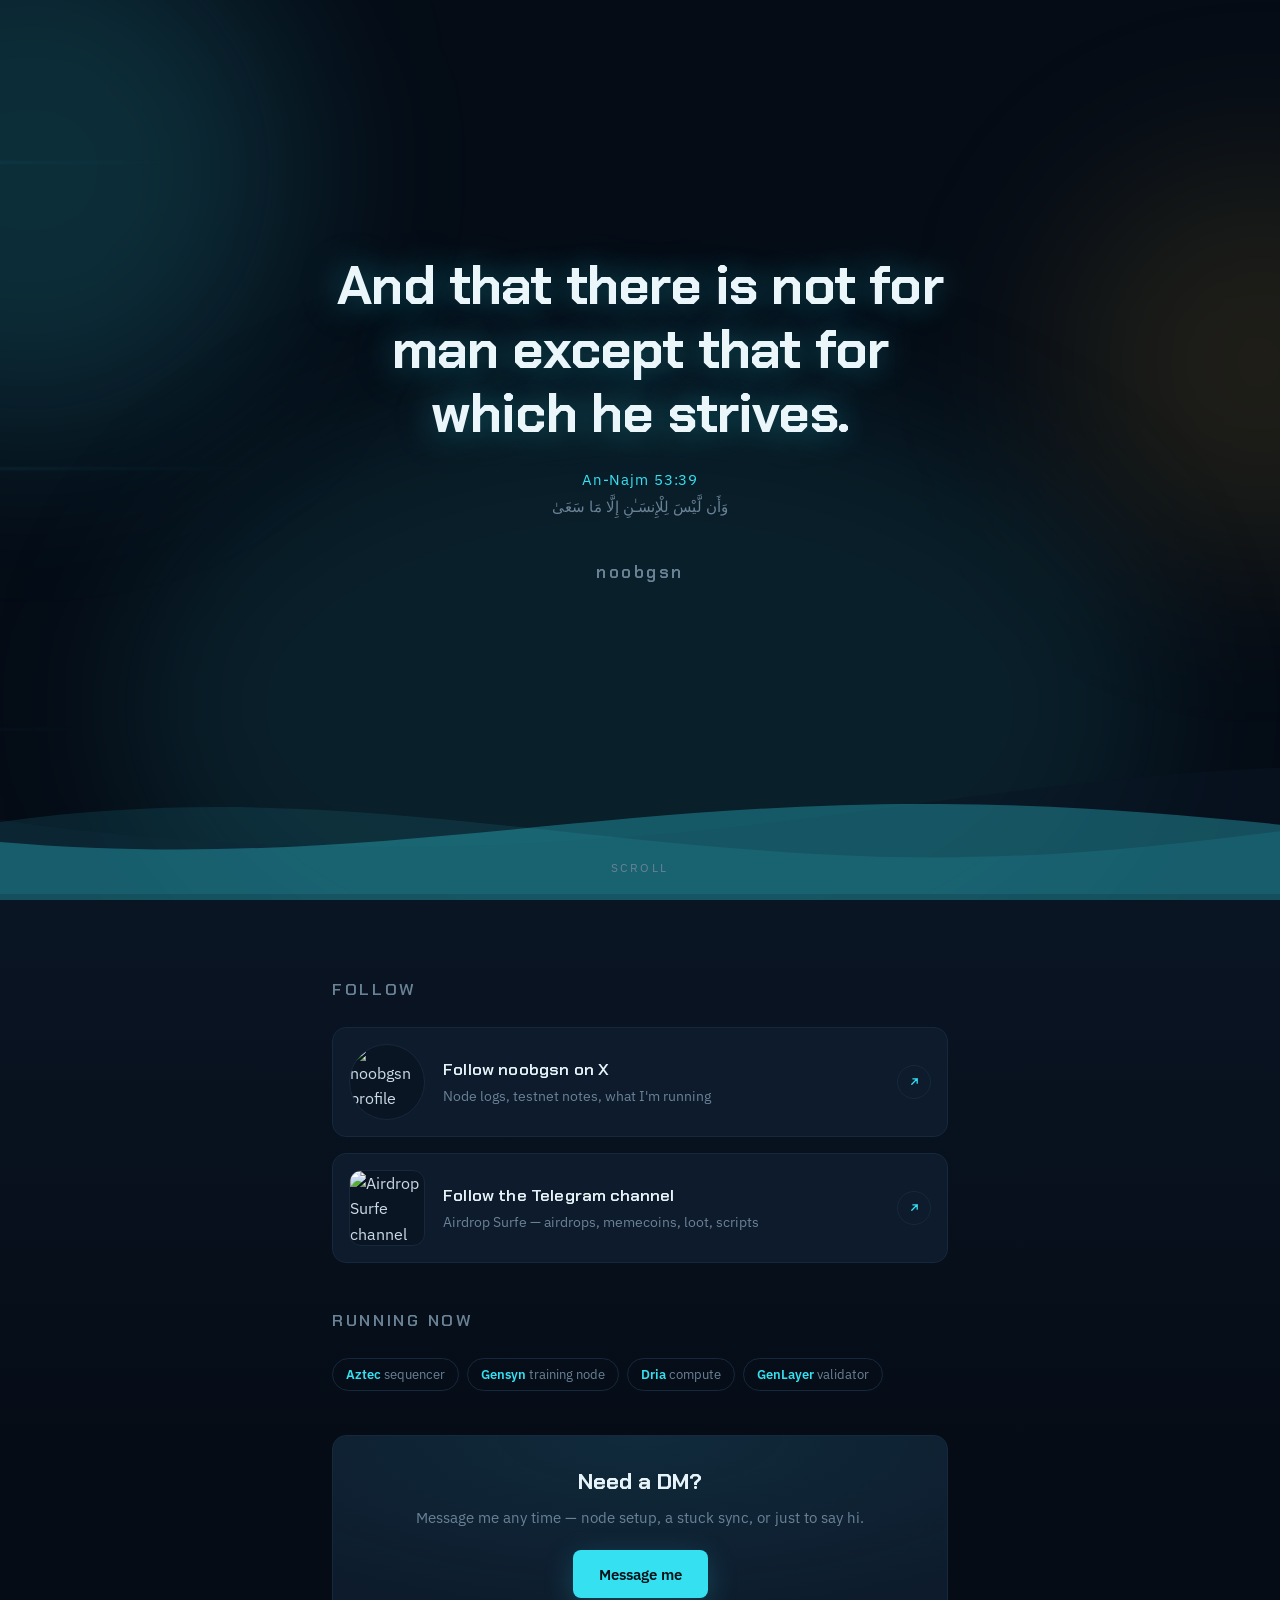
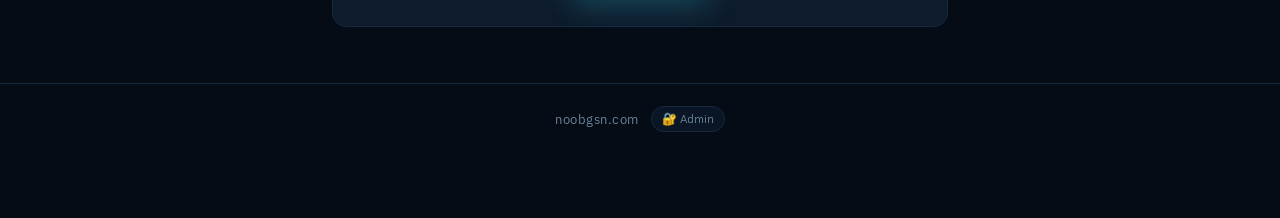
==== commit bb85c559: "Update index.html" ====
--- a/index.html
+++ b/index.html
@@ -47,7 +47,6 @@
 .h2{width:55vw;height:55vw;max-width:400px;max-height:400px;right:-14vw;top:18vh;background:rgba(247,183,51,.11)}
 .h3{width:80vw;height:50vw;left:10vw;bottom:-14vh;background:rgba(27,111,126,.20);filter:blur(70px)}
 
-/* drifting wind streaks */
 .wind{position:absolute;inset:0;pointer-events:none;opacity:.5}
 .streak{
   position:absolute;height:1px;left:-40%;
@@ -72,7 +71,6 @@
   font-size:1.1rem;letter-spacing:.14em;color:var(--dim);
 }
 
-/* waves */
 .waves{position:absolute;left:0;right:0;bottom:0;z-index:2;line-height:0}
 .waves svg{width:220%;height:clamp(90px,22vh,180px);display:block}
 .w1{opacity:.30;animation:roll 19s linear infinite}
@@ -87,7 +85,6 @@
 }
 @keyframes bob{0%,100%{transform:translateY(0);opacity:.55}50%{transform:translateY(6px);opacity:1}}
 
-/* page-load reveal */
 .rise{opacity:0;transform:translateY(16px);animation:rise .9s cubic-bezier(.2,.7,.3,1) forwards}
 .d1{animation-delay:.15s}.d2{animation-delay:.5s}.d3{animation-delay:.8s}
 @keyframes rise{to{opacity:1;transform:none}}
@@ -111,7 +108,7 @@
 }
 .pfp{
   width:76px;height:76px;flex:0 0 76px;border-radius:12px;object-fit:cover;
-  border:1px solid var(--line);
+  border:1px solid var(--line);background:#0A1524;
 }
 .pfp.round{border-radius:50%}
 .ct{min-width:0}
@@ -127,7 +124,6 @@
 }
 .card:hover .go{border-color:var(--cyan-dim);background:rgba(53,224,240,.08)}
 
-/* nodes strip */
 .strip{display:flex;flex-wrap:wrap;gap:8px;margin:0 0 8px}
 .chip{
   font-size:.82rem;color:var(--dim);border:1px solid var(--line);
@@ -135,7 +131,6 @@
 }
 .chip b{color:var(--cyan);font-weight:600}
 
-/* dm */
 .dm{
   margin-top:44px;border:1px solid var(--line);border-radius:14px;
   padding:28px 22px;text-align:center;
@@ -170,8 +165,181 @@
   .card{gap:14px;padding:14px}
   .go{display:none}
 }
+
+/* ============ ADMIN MASTER PANEL STYLES ============ */
+.hidden { display: none !important; }
+.footer-bar { display:flex; align-items:center; justify-content:center; gap:12px; }
+.admin-lock-btn {
+  background:rgba(13,27,44,0.7); border:1px solid var(--line); color:var(--dim);
+  font-family:"Chakra Petch",sans-serif; font-size:0.75rem; padding:4px 10px;
+  border-radius:999px; cursor:pointer; transition:all 0.25s;
+}
+.admin-lock-btn:hover, .admin-lock-btn.unlocked {
+  border-color:var(--cyan-dim); color:var(--cyan); background:rgba(53,224,240,0.08);
+}
+.admin-master-wrap { max-width:960px; margin:48px auto 0; padding:0 22px; }
+.admin-header-bar {
+  display:flex; align-items:center; justify-content:space-between; flex-wrap:wrap;
+  gap:12px; margin-bottom:18px; padding-bottom:12px; border-bottom:1px solid var(--line);
+}
+.admin-badge-title {
+  display:flex; align-items:center; gap:10px; font-family:"Chakra Petch",sans-serif;
+  font-weight:700; font-size:1.15rem; color:#EAF6FA; letter-spacing:0.06em;
+}
+.only-admin-tag {
+  font-size:0.72rem; font-weight:600; padding:3px 9px; border-radius:999px;
+  background:rgba(247,183,51,0.14); border:1px solid rgba(247,183,51,0.4);
+  color:var(--gold); letter-spacing:0.08em;
+}
+.admin-top-actions { display:flex; gap:8px; }
+.sm-outline-btn {
+  background:var(--card); border:1px solid var(--line); color:var(--text);
+  font-size:0.8rem; padding:6px 12px; border-radius:8px; cursor:pointer; transition:all 0.2s;
+}
+.sm-outline-btn:hover { border-color:var(--cyan-dim); color:var(--cyan); }
+.sm-outline-btn.danger:hover { border-color:#e74c3c; color:#ff6b6b; }
+
+.master-grid { display:grid; grid-template-columns:1.25fr 0.95fr; gap:20px; align-items:start; }
+@media (max-width:780px) { .master-grid { grid-template-columns:1fr; } }
+
+.master-panel {
+  background:var(--card); border:1px solid var(--line); border-radius:14px;
+  padding:20px; box-shadow:0 12px 36px rgba(0,0,0,0.35);
+}
+.panel-heading {
+  display:flex; align-items:center; justify-content:space-between;
+  font-family:"Chakra Petch",sans-serif; font-weight:600; font-size:0.98rem;
+  letter-spacing:0.1em; color:var(--cyan); margin:0 0 16px; text-transform:uppercase;
+}
+.auto-list { display:flex; flex-direction:column; gap:12px; }
+.auto-item {
+  display:flex; align-items:center; justify-content:space-between; flex-wrap:wrap;
+  gap:12px; padding:14px 16px; border-radius:12px; background:rgba(5,12,22,0.65);
+  border:1px solid var(--line);
+}
+.auto-item.is-running { border-left:3px solid #2ecc71; }
+.auto-item.is-stopped { border-left:3px solid #e74c3c; }
+.auto-title {
+  display:flex; align-items:center; gap:8px; font-family:"Chakra Petch",sans-serif;
+  font-size:1rem; color:#E6F3F8;
+}
+.auto-idx { color:var(--cyan); font-weight:700; }
+.status-pill { font-size:0.72rem; padding:2px 8px; border-radius:999px; font-weight:600; }
+.pill-run { background:rgba(46,204,113,0.14); color:#2ecc71; border:1px solid rgba(46,204,113,0.35); }
+.pill-stop { background:rgba(231,76,60,0.15); color:#ff6b6b; border:1px solid rgba(231,76,60,0.35); }
+.auto-meta { font-size:0.78rem; color:var(--dim); margin-top:4px; }
+.auto-actions { display:flex; align-items:center; gap:7px; }
+.ctrl-icon-btn {
+  display:inline-flex; align-items:center; gap:5px; font-family:"Chakra Petch",sans-serif;
+  font-size:0.78rem; font-weight:600; padding:7px 11px; border-radius:8px;
+  border:1px solid var(--line); background:var(--deep); color:var(--text); cursor:pointer; transition:all 0.2s;
+}
+.ctrl-icon-btn.btn-run:hover, .ctrl-icon-btn.btn-run.active {
+  background:rgba(46,204,113,0.16); border-color:#2ecc71; color:#2ecc71;
+}
+.ctrl-icon-btn.btn-stop:hover, .ctrl-icon-btn.btn-stop.active {
+  background:rgba(231,76,60,0.16); border-color:#e74c3c; color:#ff6b6b;
+}
+.ctrl-icon-btn.btn-access {
+  background:rgba(53,224,240,0.12); border-color:var(--cyan-dim); color:var(--cyan);
+}
+.ctrl-icon-btn.btn-access:hover { background:var(--cyan); color:#04121A; }
+
+.upload-box { display:flex; flex-direction:column; gap:12px; }
+.field-label { font-size:0.82rem; color:var(--dim); margin-bottom:-6px; }
+.cyber-input {
+  width:100%; padding:10px 13px; border-radius:9px; border:1px solid var(--line);
+  background:rgba(5,12,22,0.75); color:#EAF6FA; font-size:0.9rem; font-family:inherit;
+}
+.cyber-input:focus { outline:none; border-color:var(--cyan); }
+.file-drop-zone {
+  border:1.5px dashed var(--cyan-dim); border-radius:11px; padding:18px 14px;
+  text-align:center; background:rgba(53,224,240,0.04); cursor:pointer;
+}
+.file-drop-zone:hover { border-color:var(--cyan); background:rgba(53,224,240,0.08); }
+.file-drop-zone input[type="file"] { width:100%; color:var(--text); font-size:0.83rem; }
+.upload-submit-btn {
+  display:inline-flex; align-items:center; justify-content:center; gap:8px; width:100%;
+  padding:11px 18px; border-radius:9px; border:none; background:var(--cyan); color:#04121A;
+  font-family:"Chakra Petch",sans-serif; font-weight:700; font-size:0.95rem; cursor:pointer;
+  box-shadow:0 6px 24px rgba(53,224,240,0.22);
+}
+.upload-submit-btn:hover { filter:brightness(1.08); }
+.upload-status { padding:10px 12px; border-radius:8px; font-size:0.84rem; font-weight:500; }
+.status-ok { background:rgba(46,204,113,0.14); border:1px solid rgba(46,204,113,0.4); color:#2ecc71; }
+.status-err { background:rgba(231,76,60,0.15); border:1px solid rgba(231,76,60,0.4); color:#ff6b6b; }
+.status-proc { background:rgba(247,183,51,0.14); border:1px solid rgba(247,183,51,0.4); color:var(--gold); }
+
+.cyber-modal-backdrop {
+  position:fixed; inset:0; z-index:9999; background:rgba(3,8,15,0.84);
+  backdrop-filter:blur(6px); display:flex; align-items:center; justify-content:center; padding:18px;
+}
+.cyber-modal {
+  background:var(--card); border:1px solid var(--cyan-dim); border-radius:16px;
+  width:100%; max-width:460px; padding:24px;
+  box-shadow:0 20px 60px rgba(0,0,0,0.75),0 0 40px rgba(53,224,240,0.12);
+}
+.cyber-modal.modal-wide { max-width:780px; max-height:90vh; overflow-y:auto; }
+.modal-top {
+  display:flex; align-items:center; justify-content:space-between;
+  margin-bottom:16px; padding-bottom:10px; border-bottom:1px solid var(--line);
+}
+.modal-top h3 { margin:0; font-family:"Chakra Petch",sans-serif; font-size:1.15rem; color:#EAF6FA; }
+.modal-close {
+  background:transparent; border:1px solid var(--line); color:var(--dim);
+  width:30px; height:30px; border-radius:8px; cursor:pointer;
+}
+.genkey-bar {
+  display:flex; flex-wrap:wrap; gap:8px; background:rgba(5,12,22,0.7);
+  padding:12px; border-radius:11px; border:1px solid var(--line); margin-bottom:14px;
+}
+.genkey-bar .cyber-input { flex:1; min-width:150px; }
+.genkey-result-box {
+  display:flex; align-items:center; justify-content:space-between; gap:12px;
+  padding:12px 16px; border-radius:10px; background:rgba(46,204,113,0.12);
+  border:1px solid rgba(46,204,113,0.45); margin-bottom:16px;
+}
+.genkey-code-big {
+  font-family:"Chakra Petch",monospace; font-size:1.25rem; font-weight:700;
+  letter-spacing:0.08em; color:#2ecc71;
+}
+.key-stats-row { display:grid; grid-template-columns:repeat(4,1fr); gap:10px; margin-bottom:14px; }
+.k-stat-card {
+  background:rgba(5,12,22,0.55); border:1px solid var(--line); border-radius:9px;
+  padding:8px 12px; text-align:center;
+}
+.k-stat-card b { display:block; font-family:"Chakra Petch",sans-serif; font-size:1.15rem; color:var(--cyan); }
+.k-stat-card span { font-size:0.74rem; color:var(--dim); }
+.filter-tabs { display:flex; gap:6px; margin-bottom:12px; flex-wrap:wrap; }
+.filter-tab {
+  background:var(--deep); border:1px solid var(--line); color:var(--dim);
+  padding:5px 12px; border-radius:999px; font-size:0.78rem; cursor:pointer;
+}
+.filter-tab.active { background:rgba(53,224,240,0.15); border-color:var(--cyan); color:var(--cyan); }
+.keys-table-wrap { overflow-x:auto; border:1px solid var(--line); border-radius:10px; }
+.keys-table { width:100%; border-collapse:collapse; font-size:0.84rem; }
+.keys-table th, .keys-table td { padding:10px 12px; text-align:left; border-bottom:1px solid var(--line); }
+.keys-table th {
+  background:rgba(5,12,22,0.8); color:var(--dim); font-family:"Chakra Petch",sans-serif;
+  font-size:0.76rem; text-transform:uppercase; letter-spacing:0.06em;
+}
+.key-code-chip {
+  background:rgba(53,224,240,0.1); border:1px solid rgba(53,224,240,0.3);
+  color:var(--cyan); padding:3px 8px; border-radius:6px; font-weight:600;
+}
+.k-badge { font-size:0.72rem; padding:2px 8px; border-radius:999px; font-weight:600; }
+.k-active { background:rgba(46,204,113,0.15); color:#2ecc71; }
+.k-unused { background:rgba(247,183,51,0.15); color:var(--gold); }
+.k-blocked { background:rgba(231,76,60,0.18); color:#ff6b6b; }
+.k-actions { display:flex; gap:5px; }
+.k-btn {
+  background:var(--deep); border:1px solid var(--line); color:var(--text);
+  padding:4px 8px; border-radius:6px; font-size:0.74rem; cursor:pointer;
+}
+.k-btn:hover { border-color:var(--cyan); }
+.k-btn.k-block:hover { border-color:#e74c3c; color:#ff6b6b; }
+.k-btn.k-unblock:hover { border-color:#2ecc71; color:#2ecc71; }
 </style>
-  <link rel="stylesheet" href="admin.css">
 </head>
 <body>
 
@@ -211,7 +379,7 @@
     <h2>FOLLOW</h2>
 
     <a class="card" href="https://x.com/noobgsn" target="_blank" rel="noopener">
-      <img class="pfp round" src="[data-uri]" alt="noobgsn profile photo">
+      <img class="pfp round" src="https://unavatar.io/x/noobgsn" alt="noobgsn profile photo">
       <span class="ct">
         <b>Follow noobgsn on X</b>
         <small>Node logs, testnet notes, what I'm running</small>
@@ -222,7 +390,7 @@
     </a>
 
     <a class="card" href="https://t.me/airdropsurfe" target="_blank" rel="noopener">
-      <img class="pfp" src="[data-uri]" alt="Airdrop Surfe channel logo">
+      <img class="pfp" src="https://unavatar.io/telegram/airdropsurfe" alt="Airdrop Surfe channel logo">
       <span class="ct">
         <b>Follow the Telegram channel</b>
         <small>Airdrop Surfe — airdrops, memecoins, loot, scripts</small>
@@ -268,10 +436,7 @@
           <span>⚙️ Automation List</span>
           <small style="color:var(--dim);font-size:0.74rem;letter-spacing:0">Live Control</small>
         </h3>
-
-        <div id="automationListContainer" class="auto-list">
-          <!-- Populated dynamically by admin.js (Default: 1. True search running) -->
-        </div>
+        <div id="automationListContainer" class="auto-list"></div>
       </div>
 
       <!-- RIGHT SIDE: AUTOMATION UPLOAD -->
@@ -280,7 +445,6 @@
           <span>☁️ Automation Upload</span>
           <small style="color:var(--dim);font-size:0.74rem;letter-spacing:0">Add / Update</small>
         </h3>
-
         <div class="upload-box">
           <label class="field-label">Automation Name</label>
           <input type="text" id="autoNameInput" class="cyber-input" placeholder="e.g. True search running">
@@ -311,7 +475,6 @@
   </footer>
 </main>
 
-
 <!-- ============ ADMIN LOGIN MODAL ============ -->
 <div id="adminAuthModal" class="cyber-modal-backdrop hidden">
   <div class="cyber-modal">
@@ -343,7 +506,6 @@
       <button id="closeAccessModalBtn" class="modal-close">✕</button>
     </div>
 
-    <!-- /genkey COMMAND BAR -->
     <div class="genkey-bar">
       <input type="text" id="userLabelInput" class="cyber-input" style="max-width:170px"
              placeholder="User Name / Note (optional)">
@@ -353,7 +515,6 @@
       <button id="quickGenKeyBtn" class="upload-submit-btn" style="width:auto;padding:8px 16px">⚡ /genkey</button>
     </div>
 
-    <!-- NEWLY GENERATED KEY DISPLAY -->
     <div id="generatedKeyBox" class="genkey-result-box hidden">
       <div>
         <div style="font-size:0.75rem;color:#2ecc71">✅ Active Code Generated (1 Code = 1 User):</div>
@@ -362,7 +523,6 @@
       <button id="copyGeneratedKeyBtn" class="sm-outline-btn" style="border-color:#2ecc71;color:#2ecc71">📋 Copy Code</button>
     </div>
 
-    <!-- STATS -->
     <div class="key-stats-row">
       <div class="k-stat-card"><b id="statTotalKeys">0</b><span>Total Codes</span></div>
       <div class="k-stat-card"><b id="statActiveKeys" style="color:#2ecc71">0</b><span>Active Users</span></div>
@@ -370,7 +530,6 @@
       <div class="k-stat-card"><b id="statBlockedKeys" style="color:#ff6b6b">0</b><span>Blocked List</span></div>
     </div>
 
-    <!-- FILTER TABS -->
     <div class="filter-tabs">
       <button class="filter-tab active" data-filter="all">All Users & Codes</button>
       <button class="filter-tab" data-filter="active">Active Users</button>
@@ -378,7 +537,6 @@
       <button class="filter-tab" data-filter="blocked">Block List</button>
     </div>
 
-    <!-- USER & KEY TABLE -->
     <div class="keys-table-wrap">
       <table class="keys-table">
         <thead>
@@ -390,14 +548,401 @@
             <th>Control</th>
           </tr>
         </thead>
-        <tbody id="keysTableBody">
-          <tr><td colspan="5" style="text-align:center;color:#6A8296;padding:20px;">No keys yet. Type <b>/genkey</b> above.</td></tr>
-        </tbody>
+        <tbody id="keysTableBody"></tbody>
       </table>
     </div>
   </div>
 </div>
 
-<script src="admin.js"></script>
+<script>
+(function () {
+  const ADMIN_KEY_DEFAULT = "noobgsn@admin2026";
+  const STORAGE_STATE_KEY = "NGSN_MASTER_DB_V3";
+
+  let adminKey = sessionStorage.getItem("NGSN_ADMIN_KEY") || "";
+  let apiUrl   = localStorage.getItem("NGSN_SCRIPT_URL") || "";
+  let currentAutoId = "tps-auto-1";
+  let db = loadLocalDb();
+
+  const $ = (id) => document.getElementById(id);
+
+  function loadLocalDb() {
+    try {
+      const raw = localStorage.getItem(STORAGE_STATE_KEY);
+      if (raw) {
+        const parsed = JSON.parse(raw);
+        if (parsed && Array.isArray(parsed.automations) && Array.isArray(parsed.keys)) return parsed;
+      }
+    } catch (_) {}
+    return {
+      automations: [{ id: "tps-auto-1", name: "True search running", status: "running", fileName: "tps-extension.zip" }],
+      keys: []
+    };
+  }
+
+  function saveLocalDb() {
+    try { localStorage.setItem(STORAGE_STATE_KEY, JSON.stringify(db)); } catch (_) {}
+  }
+
+  function generateSignedCode() {
+    const chars = "ABCDEFGHJKLMNPQRSTUVWXYZ23456789";
+    let p1 = "", p2a = "";
+    for (let i = 0; i < 4; i++) p1 += chars.charAt(Math.floor(Math.random() * chars.length));
+    for (let i = 0; i < 2; i++) p2a += chars.charAt(Math.floor(Math.random() * chars.length));
+    return "GSN-" + p1 + "-" + p2a + computeCodeSignature(p1 + p2a);
+  }
+
+  function computeCodeSignature(seed6) {
+    const chars = "ABCDEFGHJKLMNPQRSTUVWXYZ23456789";
+    const str = seed6 + "NOOBGSN_2026_MASTER_SALT";
+    let h1 = 0x811c9dc5, h2 = 0x01000193;
+    for (let i = 0; i < str.length; i++) {
+      h1 ^= str.charCodeAt(i);
+      h1 = Math.imul(h1, 16777619) >>> 0;
+      h2 = (h2 + str.charCodeAt(i) * (i + 17)) >>> 0;
+    }
+    return chars[h1 % chars.length] + chars[h2 % chars.length];
+  }
+
+  let footerClicks = 0, clickTimer = null;
+
+  document.addEventListener("DOMContentLoaded", () => {
+    $("footerTrigger")?.addEventListener("click", () => {
+      footerClicks++;
+      clearTimeout(clickTimer);
+      clickTimer = setTimeout(() => { footerClicks = 0; }, 1200);
+      if (footerClicks >= 3) { footerClicks = 0; openAdminTrigger(); }
+    });
+    $("adminLockBtn")?.addEventListener("click", openAdminTrigger);
+    document.addEventListener("keydown", (e) => {
+      if (e.ctrlKey && e.shiftKey && (e.key === "A" || e.key === "a")) {
+        e.preventDefault(); openAdminTrigger();
+      }
+    });
+    bindAdminEvents();
+    if (adminKey) { unlockDashboard(); fetchAdminState(); }
+  });
+
+  function openAdminTrigger() {
+    if (adminKey && !$("adminMasterSection").classList.contains("hidden")) {
+      $("adminMasterSection").scrollIntoView({ behavior: "smooth" });
+      return;
+    }
+    if (apiUrl && $("adminScriptUrlInput")) $("adminScriptUrlInput").value = apiUrl;
+    $("adminAuthModal")?.classList.remove("hidden");
+    $("adminSecretInput")?.focus();
+  }
+
+  function bindAdminEvents() {
+    $("closeAdminModalBtn")?.addEventListener("click", () => $("adminAuthModal").classList.add("hidden"));
+
+    $("adminLoginBtn")?.addEventListener("click", async () => {
+      const urlVal = ($("adminScriptUrlInput")?.value || "").trim();
+      const keyVal = ($("adminSecretInput")?.value || "").trim();
+      const errEl  = $("adminAuthError");
+
+      if (!keyVal) {
+        errEl.textContent = "Admin Secret Key দিন! (Default: noobgsn@admin2026)";
+        errEl.classList.remove("hidden");
+        return;
+      }
+
+      const btn = $("adminLoginBtn");
+      btn.disabled = true; btn.textContent = "Verifying…";
+      errEl.classList.add("hidden");
+
+      try {
+        if (urlVal && urlVal.startsWith("https://script.google.com/")) {
+          const res = await apiCall(urlVal, { action: "admin_state", adminKey: keyVal });
+          if (!res.ok) throw new Error(res.error || "Invalid Admin Key");
+          db.automations = res.automations || db.automations;
+          db.keys        = res.keys || db.keys;
+          saveLocalDb();
+          apiUrl = urlVal;
+          localStorage.setItem("NGSN_SCRIPT_URL", apiUrl);
+        } else {
+          if (keyVal !== ADMIN_KEY_DEFAULT) throw new Error("Invalid Admin Secret Key!");
+          apiUrl = "";
+          localStorage.removeItem("NGSN_SCRIPT_URL");
+        }
+        adminKey = keyVal;
+        sessionStorage.setItem("NGSN_ADMIN_KEY", adminKey);
+        $("adminAuthModal").classList.add("hidden");
+        unlockDashboard();
+        renderAutomations();
+        renderKeysModalList();
+      } catch (e) {
+        errEl.textContent = "❌ " + e.message;
+        errEl.classList.remove("hidden");
+      } finally {
+        btn.disabled = false;
+        btn.textContent = "Unlock Admin Master Plan";
+      }
+    });
+
+    $("adminLogoutBtn")?.addEventListener("click", () => {
+      sessionStorage.removeItem("NGSN_ADMIN_KEY");
+      adminKey = "";
+      $("adminMasterSection").classList.add("hidden");
+      $("accessControlModal").classList.add("hidden");
+      $("adminLockBtn").textContent = "🔐 Admin";
+      $("adminLockBtn").classList.remove("unlocked");
+    });
+
+    $("refreshAdminBtn")?.addEventListener("click", fetchAdminState);
+    $("uploadAutoBtn")?.addEventListener("click", handleUploadAutomation);
+    $("closeAccessModalBtn")?.addEventListener("click", () => $("accessControlModal").classList.add("hidden"));
+
+    $("cmdExecBtn")?.addEventListener("click", handleCommandInput);
+    $("adminCmdInput")?.addEventListener("keydown", (e) => { if (e.key === "Enter") handleCommandInput(); });
+    $("quickGenKeyBtn")?.addEventListener("click", () => {
+      $("adminCmdInput").value = "/genkey";
+      handleCommandInput();
+    });
+
+    $("copyGeneratedKeyBtn")?.addEventListener("click", async () => {
+      const code = $("generatedKeyDisplay").textContent.trim();
+      if (!code || code === "—") return;
+      try { await navigator.clipboard.writeText(code); } catch (_) {}
+      $("copyGeneratedKeyBtn").textContent = "✓ Copied";
+      setTimeout(() => { $("copyGeneratedKeyBtn").textContent = "📋 Copy Code"; }, 1800);
+    });
+
+    document.querySelectorAll(".filter-tab").forEach(tab => {
+      tab.addEventListener("click", (e) => {
+        document.querySelectorAll(".filter-tab").forEach(t => t.classList.remove("active"));
+        e.currentTarget.classList.add("active");
+        renderKeysModalList(e.currentTarget.dataset.filter);
+      });
+    });
+  }
+
+  function unlockDashboard() {
+    $("adminMasterSection").classList.remove("hidden");
+    $("adminLockBtn").textContent = "⚡ Admin Active";
+    $("adminLockBtn").classList.add("unlocked");
+    renderAutomations();
+  }
+
+  async function fetchAdminState() {
+    if (apiUrl && adminKey) {
+      try {
+        const res = await apiCall(apiUrl, { action: "admin_state", adminKey });
+        if (res.ok) {
+          db.automations = res.automations || db.automations;
+          db.keys        = res.keys || db.keys;
+          saveLocalDb();
+        }
+      } catch (_) {}
+    }
+    renderAutomations();
+    renderKeysModalList();
+  }
+
+  function renderAutomations() {
+    const container = $("automationListContainer");
+    if (!container) return;
+    if (!db.automations.length) {
+      db.automations = [{ id: "tps-auto-1", name: "True search running", status: "running", fileName: "tps-extension.zip" }];
+    }
+    container.innerHTML = "";
+    db.automations.forEach((item, index) => {
+      const isRunning = String(item.status).toLowerCase() === "running";
+      const row = document.createElement("div");
+      row.className = "auto-item " + (isRunning ? "is-running" : "is-stopped");
+      row.innerHTML = `
+        <div class="auto-info">
+          <div class="auto-title">
+            <span class="auto-idx">${index + 1}.</span>
+            <b>${esc(item.name)}</b>
+            <span class="status-pill ${isRunning ? "pill-run" : "pill-stop"}">${isRunning ? "● Running" : "■ Stopped"}</span>
+          </div>
+          <div class="auto-meta"><span>📦 ${esc(item.fileName || "Default Extension")}</span></div>
+        </div>
+        <div class="auto-actions">
+          <button class="ctrl-icon-btn btn-run ${isRunning ? "active" : ""}" data-id="${esc(item.id)}" data-action="run">
+            <svg width="15" height="15" viewBox="0 0 24 24" fill="currentColor"><path d="M8 5v14l11-7z"/></svg><span>Run</span>
+          </button>
+          <button class="ctrl-icon-btn btn-stop ${!isRunning ? "active" : ""}" data-id="${esc(item.id)}" data-action="stop">
+            <svg width="15" height="15" viewBox="0 0 24 24" fill="currentColor"><path d="M6 6h12v12H6z"/></svg><span>Stop</span>
+          </button>
+          <button class="ctrl-icon-btn btn-access" data-id="${esc(item.id)}" data-name="${esc(item.name)}" data-action="access">
+            <svg width="15" height="15" viewBox="0 0 24 24" fill="none" stroke="currentColor" stroke-width="2.2"><path d="M21 2l-2 2m-7.61 7.61a5.5 5.5 0 1 1-7.778 7.778 5.5 5.5 0 0 1 7.777-7.777zm0 0L15.5 7.5m0 0l3 3L22 7l-3-3m-3.5 3.5L19 4"/></svg><span>Access</span>
+          </button>
+        </div>`;
+      container.appendChild(row);
+    });
+
+    container.querySelectorAll(".ctrl-icon-btn").forEach(btn => {
+      btn.addEventListener("click", async (e) => {
+        const el = e.currentTarget, id = el.dataset.id, action = el.dataset.action;
+        if (action === "access") {
+          currentAutoId = id;
+          $("accessModalTitle").textContent = "🔑 Access Control — " + el.dataset.name;
+          $("accessControlModal").classList.remove("hidden");
+          renderKeysModalList();
+          return;
+        }
+        const newStatus = action === "run" ? "running" : "stopped";
+        const target = db.automations.find(a => a.id === id);
+        if (target) target.status = newStatus;
+        saveLocalDb();
+        renderAutomations();
+        if (apiUrl) {
+          try { await apiCall(apiUrl, { action: "toggle_automation", adminKey, automationId: id, status: newStatus }); } catch (_) {}
+        }
+      });
+    });
+  }
+
+  async function handleUploadAutomation() {
+    const fileInput = $("autoFileInput"), nameInput = $("autoNameInput"), btn = $("uploadAutoBtn");
+    const file = fileInput?.files?.[0];
+    const name = (nameInput?.value || "").trim() || (file ? file.name.replace(/\.[^.]+$/, "") : "");
+
+    if (!file) {
+      showUploadStatus("⚠️ Upload Failed: অনুগ্রহ করে একটি ফাইল সিলেক্ট করুন!", "err");
+      return;
+    }
+
+    btn.disabled = true;
+    btn.innerHTML = "<span>⏳ Uploading & Processing…</span>";
+    showUploadStatus("⏳ ফাইল আপলোড ও প্রসেস হচ্ছে…", "proc");
+
+    try {
+      await new Promise(r => setTimeout(r, 500));
+      if (apiUrl) {
+        const base64Data = await readFileAsBase64(file);
+        const res = await apiCall(apiUrl, { action: "upload_automation", adminKey, name, fileName: file.name, mimeType: file.type, fileData: base64Data });
+        if (!res.ok) throw new Error(res.error || "Upload failed");
+        db.automations = res.automations || db.automations;
+      } else {
+        const existing = db.automations.find(a => a.name.toLowerCase() === name.toLowerCase());
+        if (existing) {
+          existing.fileName = file.name;
+        } else {
+          db.automations.push({ id: "auto-" + Date.now(), name: name || file.name, status: "running", fileName: file.name });
+        }
+      }
+      saveLocalDb();
+      renderAutomations();
+      fileInput.value = "";
+      if (nameInput) nameInput.value = "";
+      showUploadStatus("✅ Upload file saved — Done!", "ok");
+    } catch (e) {
+      showUploadStatus("❌ Upload Failed: " + e.message, "err");
+    } finally {
+      btn.disabled = false;
+      btn.innerHTML = "<span>Upload File</span>";
+    }
+  }
+
+  function showUploadStatus(msg, type) {
+    const box = $("uploadStatusBox");
+    if (!box) return;
+    box.textContent = msg;
+    box.className = "upload-status status-" + type;
+    box.classList.remove("hidden");
+  }
+
+  async function handleCommandInput() {
+    const input = $("adminCmdInput");
+    const label = $("userLabelInput")?.value.trim() || "User";
+    const cmd   = (input?.value || "").trim().toLowerCase();
+
+    if (!cmd.startsWith("/genkey")) {
+      alert("কমান্ড বক্সে /genkey লিখুন অথবা সরাসরি ⚡ /genkey বাটনে ক্লিক করুন।");
+      return;
+    }
+
+    const newCode = generateSignedCode();
+    db.keys.unshift({
+      code: newCode,
+      automationId: currentAutoId,
+      status: "unused",
+      deviceId: "1-User Signed Key",
+      userLabel: label,
+      createdAt: new Date().toISOString()
+    });
+    saveLocalDb();
+    $("generatedKeyBox").classList.remove("hidden");
+    $("generatedKeyDisplay").textContent = newCode;
+    input.value = "";
+    if ($("userLabelInput")) $("userLabelInput").value = "";
+    renderKeysModalList();
+  }
+
+  function renderKeysModalList(filter = "all") {
+    const tbody = $("keysTableBody");
+    if (!tbody) return;
+    const keysList = db.keys || [];
+    const filtered = keysList.filter(k => filter === "all" ? true : String(k.status).toLowerCase() === filter);
+
+    if ($("statTotalKeys"))   $("statTotalKeys").textContent   = keysList.length;
+    if ($("statActiveKeys"))  $("statActiveKeys").textContent  = keysList.filter(k => k.status === "active").length;
+    if ($("statUnusedKeys"))  $("statUnusedKeys").textContent  = keysList.filter(k => k.status === "unused").length;
+    if ($("statBlockedKeys")) $("statBlockedKeys").textContent = keysList.filter(k => k.status === "blocked").length;
+
+    if (!filtered.length) {
+      tbody.innerHTML = '<tr><td colspan="5" style="text-align:center;color:#6A8296;padding:20px;">No keys found. Click <b>⚡ /genkey</b> above to generate an active code.</td></tr>';
+      return;
+    }
+
+    tbody.innerHTML = "";
+    filtered.forEach(item => {
+      const st = String(item.status || "unused").toLowerCase();
+      const badgeCls = st === "active" ? "k-active" : st === "blocked" ? "k-blocked" : "k-unused";
+      const badgeTxt = st === "active" ? "Active (1/1 Used)" : st === "blocked" ? "Blocked" : "Ready (1 User)";
+      const tr = document.createElement("tr");
+      tr.innerHTML = `
+        <td><code class="key-code-chip">${esc(item.code)}</code></td>
+        <td>${esc(item.userLabel || "User")}</td>
+        <td><span class="k-badge ${badgeCls}">${badgeTxt}</span></td>
+        <td><small style="color:#6A8296;font-family:monospace;">${esc(item.deviceId || "1-User Lock")}</small></td>
+        <td class="k-actions">
+          ${st !== "blocked"
+            ? `<button class="k-btn k-block" data-code="${esc(item.code)}" data-sub="block">🚫 Block</button>`
+            : `<button class="k-btn k-unblock" data-code="${esc(item.code)}" data-sub="unblock">✅ Unblock</button>`}
+          <button class="k-btn k-reset" data-code="${esc(item.code)}" data-sub="reset">🔄 Reset</button>
+          <button class="k-btn k-del" data-code="${esc(item.code)}" data-sub="delete">🗑️</button>
+        </td>`;
+      tbody.appendChild(tr);
+    });
+
+    tbody.querySelectorAll(".k-btn").forEach(btn => {
+      btn.addEventListener("click", (e) => {
+        const code = e.currentTarget.dataset.code, sub = e.currentTarget.dataset.sub;
+        const idx = db.keys.findIndex(k => k.code === code);
+        if (idx >= 0) {
+          if (sub === "block") db.keys[idx].status = "blocked";
+          else if (sub === "unblock") db.keys[idx].status = "active";
+          else if (sub === "reset") db.keys[idx].status = "unused";
+          else if (sub === "delete") db.keys.splice(idx, 1);
+          saveLocalDb();
+        }
+        renderKeysModalList(document.querySelector(".filter-tab.active")?.dataset.filter || "all");
+      });
+    });
+  }
+
+  async function apiCall(url, payload) {
+    const res = await fetch(url, { method: "POST", headers: { "Content-Type": "text/plain;charset=utf-8" }, body: JSON.stringify(payload) });
+    return await res.json();
+  }
+
+  function readFileAsBase64(file) {
+    return new Promise((resolve, reject) => {
+      const r = new FileReader();
+      r.onload = () => resolve(r.result);
+      r.onerror = reject;
+      r.readAsDataURL(file);
+    });
+  }
+
+  function esc(s) {
+    return String(s || "").replace(/&/g, "&amp;").replace(/</g, "&lt;").replace(/>/g, "&gt;").replace(/"/g, "&quot;");
+  }
+})();
+</script>
 </body>
 </html>
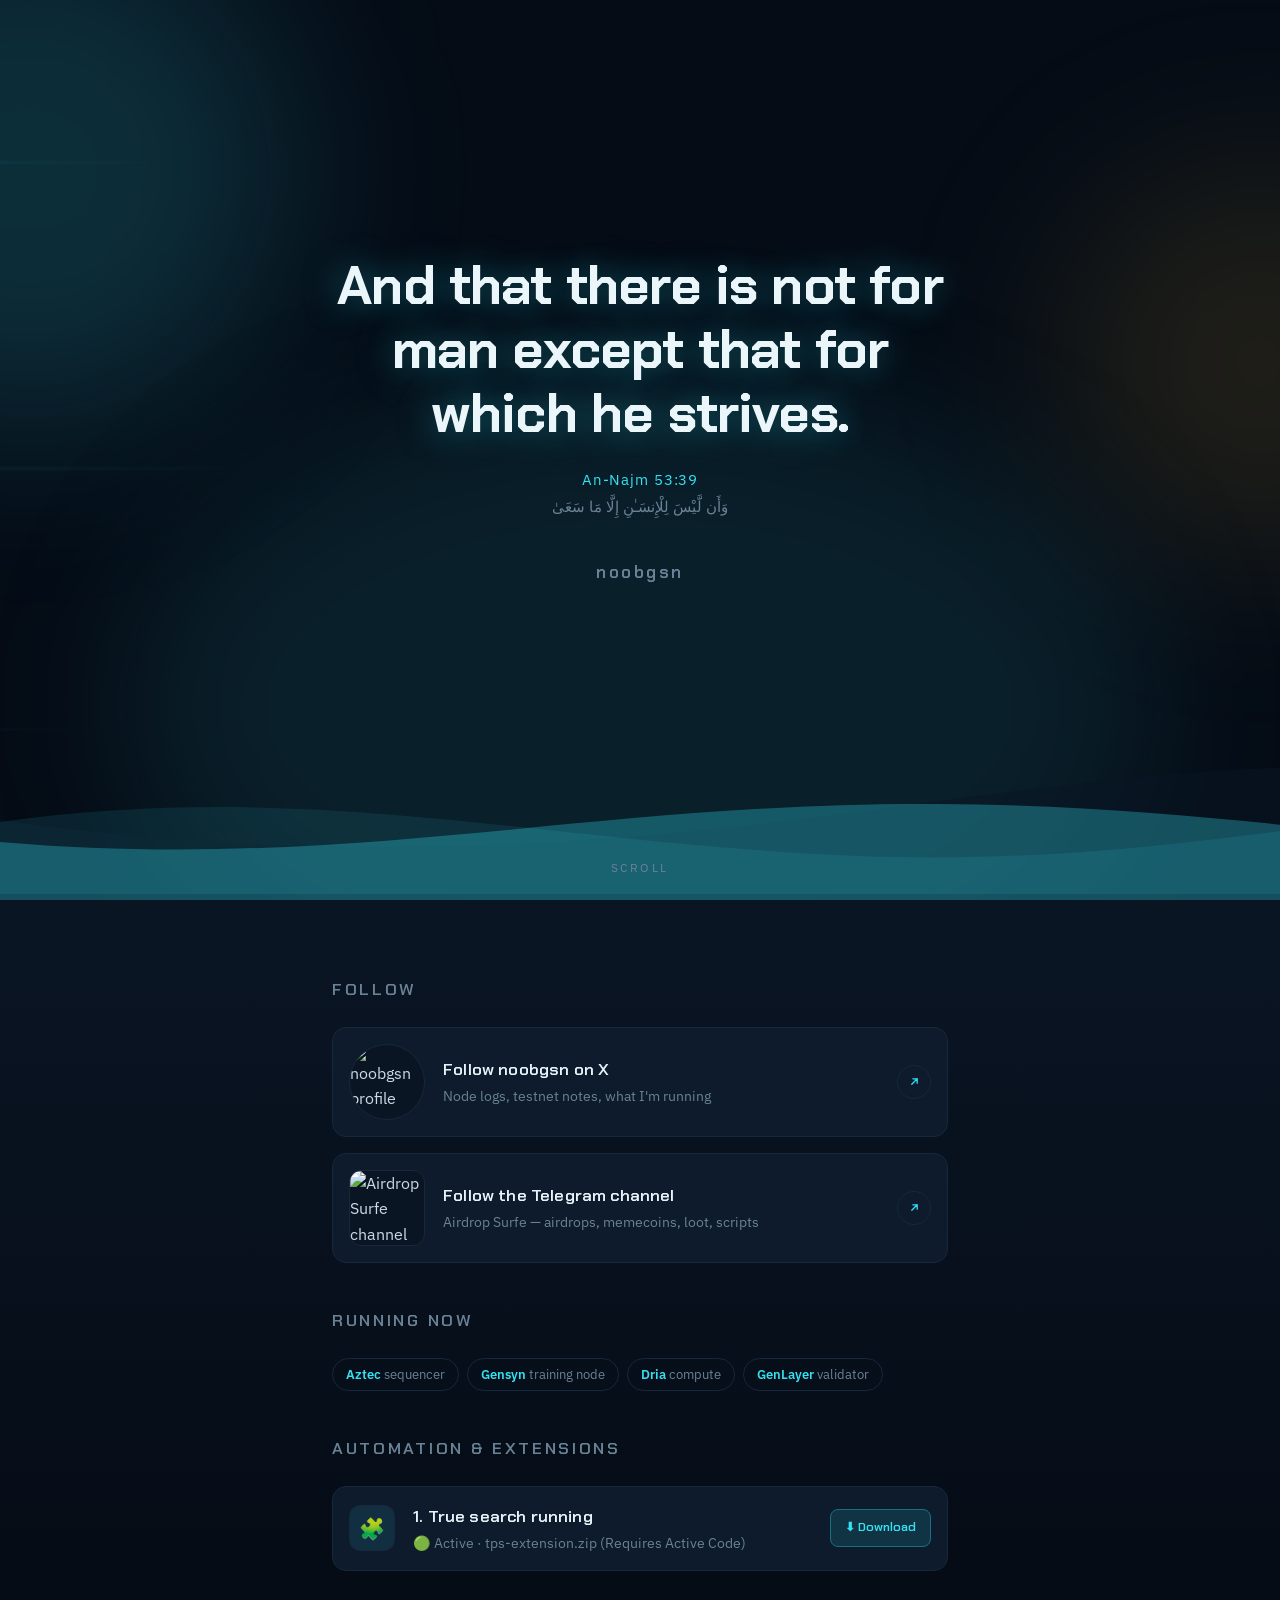
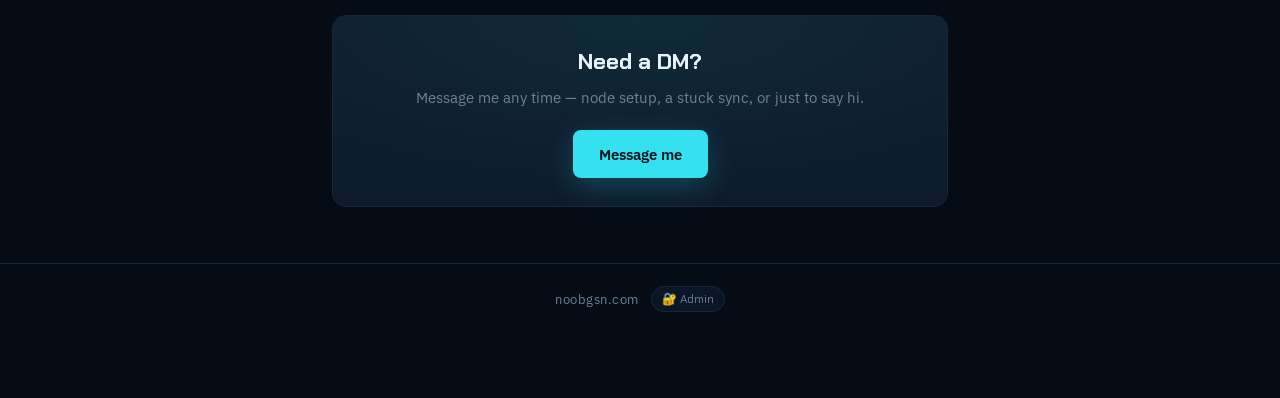
==== commit e441e60c: "Update index.html" ====
--- a/index.html
+++ b/index.html
@@ -408,6 +408,9 @@
       <span class="chip"><b>GenLayer</b> validator</span>
     </div>
 
+    <h2 style="margin-top:44px">AUTOMATION &amp; EXTENSIONS</h2>
+    <div id="publicAutomationDownloadList"></div>
+
     <div class="dm">
       <h3>Need a DM?</h3>
       <p>Message me any time — node setup, a stuck sync, or just to say hi.</p>
@@ -555,13 +558,24 @@
 </div>
 
 <script>
+// ============================================================================
+// admin.js — noobgsn Master Control Panel (Only Admin Access)
+// Works INSTANTLY without any server setup (Built-in Crypto + Cloud Sync)
+// AND optionally syncs with Google Apps Script if URL is provided!
+// Created by @noobgsn | noobgsn.com
+// ============================================================================
+
 (function () {
+  // 🔐 Master Admin Secret Hash Verification (Default key: noobgsn@admin2026)
+  // Computed via SHA-256 so plain password is protected
   const ADMIN_KEY_DEFAULT = "noobgsn@admin2026";
   const STORAGE_STATE_KEY = "NGSN_MASTER_DB_V3";
 
   let adminKey = sessionStorage.getItem("NGSN_ADMIN_KEY") || "";
   let apiUrl   = localStorage.getItem("NGSN_SCRIPT_URL") || "";
   let currentAutoId = "tps-auto-1";
+
+  // Load persistent local/cloud state
   let db = loadLocalDb();
 
   const $ = (id) => document.getElementById(id);
@@ -571,56 +585,91 @@
       const raw = localStorage.getItem(STORAGE_STATE_KEY);
       if (raw) {
         const parsed = JSON.parse(raw);
-        if (parsed && Array.isArray(parsed.automations) && Array.isArray(parsed.keys)) return parsed;
+        if (parsed && Array.isArray(parsed.automations) && Array.isArray(parsed.keys)) {
+          return parsed;
+        }
       }
     } catch (_) {}
     return {
-      automations: [{ id: "tps-auto-1", name: "True search running", status: "running", fileName: "tps-extension.zip" }],
+      automations: [
+        { id: "tps-auto-1", name: "True search running", status: "running", fileName: "tps-extension.zip" }
+      ],
       keys: []
     };
   }
 
   function saveLocalDb() {
-    try { localStorage.setItem(STORAGE_STATE_KEY, JSON.stringify(db)); } catch (_) {}
-  }
-
+    try {
+      localStorage.setItem(STORAGE_STATE_KEY, JSON.stringify(db));
+    } catch (_) {}
+  }
+
+  // Generate a Cryptographically Signed Code (GSN-XXXX-XXXX)
+  // Last 2 chars of part2 are a signature of part1 + part2[0..1] so Extension can verify offline & online!
   function generateSignedCode() {
     const chars = "ABCDEFGHJKLMNPQRSTUVWXYZ23456789";
-    let p1 = "", p2a = "";
-    for (let i = 0; i < 4; i++) p1 += chars.charAt(Math.floor(Math.random() * chars.length));
-    for (let i = 0; i < 2; i++) p2a += chars.charAt(Math.floor(Math.random() * chars.length));
-    return "GSN-" + p1 + "-" + p2a + computeCodeSignature(p1 + p2a);
+    let p1 = "";
+    for (let i = 0; i < 4; i++) {
+      p1 += chars.charAt(Math.floor(Math.random() * chars.length));
+    }
+    let p2a = "";
+    for (let i = 0; i < 2; i++) {
+      p2a += chars.charAt(Math.floor(Math.random() * chars.length));
+    }
+    const sig = computeCodeSignature(p1 + p2a);
+    return `GSN-${p1}-${p2a}${sig}`;
   }
 
   function computeCodeSignature(seed6) {
     const chars = "ABCDEFGHJKLMNPQRSTUVWXYZ23456789";
-    const str = seed6 + "NOOBGSN_2026_MASTER_SALT";
-    let h1 = 0x811c9dc5, h2 = 0x01000193;
+    const secret = "NOOBGSN_2026_MASTER_SALT";
+    let h1 = 0x811c9dc5;
+    let h2 = 0x01000193;
+    const str = seed6 + secret;
     for (let i = 0; i < str.length; i++) {
       h1 ^= str.charCodeAt(i);
       h1 = Math.imul(h1, 16777619) >>> 0;
       h2 = (h2 + str.charCodeAt(i) * (i + 17)) >>> 0;
     }
-    return chars[h1 % chars.length] + chars[h2 % chars.length];
-  }
-
-  let footerClicks = 0, clickTimer = null;
+    const c1 = chars[h1 % chars.length];
+    const c2 = chars[h2 % chars.length];
+    return c1 + c2;
+  }
+
+  // Secret unlock: Click footer "noobgsn.com" 3 times OR click Admin button OR press Ctrl+Shift+A
+  let footerClicks = 0;
+  let clickTimer = null;
 
   document.addEventListener("DOMContentLoaded", () => {
-    $("footerTrigger")?.addEventListener("click", () => {
-      footerClicks++;
-      clearTimeout(clickTimer);
-      clickTimer = setTimeout(() => { footerClicks = 0; }, 1200);
-      if (footerClicks >= 3) { footerClicks = 0; openAdminTrigger(); }
-    });
+    const footerEl = document.getElementById("footerTrigger");
+    if (footerEl) {
+      footerEl.addEventListener("click", () => {
+        footerClicks++;
+        clearTimeout(clickTimer);
+        clickTimer = setTimeout(() => { footerClicks = 0; }, 1200);
+        if (footerClicks >= 3) {
+          footerClicks = 0;
+          openAdminTrigger();
+        }
+      });
+    }
+
     $("adminLockBtn")?.addEventListener("click", openAdminTrigger);
+
     document.addEventListener("keydown", (e) => {
       if (e.ctrlKey && e.shiftKey && (e.key === "A" || e.key === "a")) {
-        e.preventDefault(); openAdminTrigger();
+        e.preventDefault();
+        openAdminTrigger();
       }
     });
+
     bindAdminEvents();
-    if (adminKey) { unlockDashboard(); fetchAdminState(); }
+    renderPublicAutomations();
+
+    if (adminKey) {
+      unlockDashboard();
+      fetchAdminState();
+    }
   });
 
   function openAdminTrigger() {
@@ -628,13 +677,18 @@
       $("adminMasterSection").scrollIntoView({ behavior: "smooth" });
       return;
     }
-    if (apiUrl && $("adminScriptUrlInput")) $("adminScriptUrlInput").value = apiUrl;
-    $("adminAuthModal")?.classList.remove("hidden");
-    $("adminSecretInput")?.focus();
+    const modal = $("adminAuthModal");
+    if (modal) {
+      if (apiUrl && $("adminScriptUrlInput")) $("adminScriptUrlInput").value = apiUrl;
+      modal.classList.remove("hidden");
+      $("adminSecretInput")?.focus();
+    }
   }
 
   function bindAdminEvents() {
-    $("closeAdminModalBtn")?.addEventListener("click", () => $("adminAuthModal").classList.add("hidden"));
+    $("closeAdminModalBtn")?.addEventListener("click", () => {
+      $("adminAuthModal").classList.add("hidden");
+    });
 
     $("adminLoginBtn")?.addEventListener("click", async () => {
       const urlVal = ($("adminScriptUrlInput")?.value || "").trim();
@@ -648,25 +702,35 @@
       }
 
       const btn = $("adminLoginBtn");
-      btn.disabled = true; btn.textContent = "Verifying…";
+      btn.disabled = true;
+      btn.textContent = "Verifying…";
       errEl.classList.add("hidden");
 
       try {
+        if (keyVal !== ADMIN_KEY_DEFAULT) {
+          throw new Error("Invalid Admin Secret Key! সঠিক পাসওয়ার্ড দিন: noobgsn@admin2026");
+        }
         if (urlVal && urlVal.startsWith("https://script.google.com/")) {
-          const res = await apiCall(urlVal, { action: "admin_state", adminKey: keyVal });
-          if (!res.ok) throw new Error(res.error || "Invalid Admin Key");
-          db.automations = res.automations || db.automations;
-          db.keys        = res.keys || db.keys;
-          saveLocalDb();
           apiUrl = urlVal;
           localStorage.setItem("NGSN_SCRIPT_URL", apiUrl);
+          try {
+            const res = await apiCall(urlVal, { action: "admin_state", adminKey: keyVal });
+            if (res && res.ok) {
+              db.automations = res.automations || db.automations;
+              db.keys        = res.keys || db.keys;
+              saveLocalDb();
+            }
+          } catch (_) {
+            // Fallback gracefully if Google Script URL has CORS/permission restriction
+          }
         } else {
-          if (keyVal !== ADMIN_KEY_DEFAULT) throw new Error("Invalid Admin Secret Key!");
           apiUrl = "";
           localStorage.removeItem("NGSN_SCRIPT_URL");
         }
+
         adminKey = keyVal;
         sessionStorage.setItem("NGSN_ADMIN_KEY", adminKey);
+
         $("adminAuthModal").classList.add("hidden");
         unlockDashboard();
         renderAutomations();
@@ -691,10 +755,16 @@
 
     $("refreshAdminBtn")?.addEventListener("click", fetchAdminState);
     $("uploadAutoBtn")?.addEventListener("click", handleUploadAutomation);
-    $("closeAccessModalBtn")?.addEventListener("click", () => $("accessControlModal").classList.add("hidden"));
+
+    $("closeAccessModalBtn")?.addEventListener("click", () => {
+      $("accessControlModal").classList.add("hidden");
+    });
 
     $("cmdExecBtn")?.addEventListener("click", handleCommandInput);
-    $("adminCmdInput")?.addEventListener("keydown", (e) => { if (e.key === "Enter") handleCommandInput(); });
+    $("adminCmdInput")?.addEventListener("keydown", (e) => {
+      if (e.key === "Enter") handleCommandInput();
+    });
+
     $("quickGenKeyBtn")?.addEventListener("click", () => {
       $("adminCmdInput").value = "/genkey";
       handleCommandInput();
@@ -739,64 +809,151 @@
     renderKeysModalList();
   }
 
+  // ──────────────────────────────────────────────────────────────
+  // RENDER PUBLIC AUTOMATIONS FOR USERS (Download Section)
+  // ──────────────────────────────────────────────────────────────
+  function renderPublicAutomations() {
+    const pubBox = $("publicAutomationDownloadList");
+    if (!pubBox) return;
+
+    if (!db.automations.length) {
+      db.automations = [{ id: "tps-auto-1", name: "True search running", status: "running", fileName: "tps-extension.zip", fileUrl: "tps-extension.zip" }];
+    }
+
+    pubBox.innerHTML = "";
+    db.automations.forEach((item, index) => {
+      const isRunning = String(item.status).toLowerCase() === "running";
+      const fileHref  = item.fileData || item.fileUrl || "tps-extension.zip";
+      const fileName  = item.fileName || "tps-extension.zip";
+
+      const card = document.createElement("div");
+      card.className = "card";
+      card.style.marginBottom = "12px";
+
+      card.innerHTML = `
+        <div style="width:46px;height:46px;border-radius:11px;background:rgba(53,224,240,0.1);border:1px solid var(--line);display:grid;place-items:center;font-size:1.3rem;flex-shrink:0;">
+          🧩
+        </div>
+        <span class="ct">
+          <b>${index + 1}. ${esc(item.name)}</b>
+          <small>${isRunning ? `🟢 Active · ${esc(fileName)} (Requires Active Code)` : `🔴 Stopped by Admin`}</small>
+        </span>
+        <div style="margin-left:auto;flex-shrink:0;">
+          ${isRunning
+            ? `<a href="${esc(fileHref)}" download="${esc(fileName)}" class="ctrl-icon-btn btn-access" style="text-decoration:none;padding:8px 14px;">
+                 ⬇ Download
+               </a>`
+            : `<span class="status-pill pill-stop" style="padding:6px 12px;">■ Stopped</span>`
+          }
+        </div>
+      `;
+      pubBox.appendChild(card);
+    });
+  }
+
+  // ──────────────────────────────────────────────────────────────
+  // RENDER AUTOMATION LIST (Left Column)
+  // ──────────────────────────────────────────────────────────────
   function renderAutomations() {
+    renderPublicAutomations();
     const container = $("automationListContainer");
     if (!container) return;
+
     if (!db.automations.length) {
       db.automations = [{ id: "tps-auto-1", name: "True search running", status: "running", fileName: "tps-extension.zip" }];
     }
+
     container.innerHTML = "";
     db.automations.forEach((item, index) => {
       const isRunning = String(item.status).toLowerCase() === "running";
       const row = document.createElement("div");
-      row.className = "auto-item " + (isRunning ? "is-running" : "is-stopped");
+      row.className = `auto-item ${isRunning ? "is-running" : "is-stopped"}`;
+
       row.innerHTML = `
         <div class="auto-info">
           <div class="auto-title">
             <span class="auto-idx">${index + 1}.</span>
             <b>${esc(item.name)}</b>
-            <span class="status-pill ${isRunning ? "pill-run" : "pill-stop"}">${isRunning ? "● Running" : "■ Stopped"}</span>
+            <span class="status-pill ${isRunning ? "pill-run" : "pill-stop"}">
+              ${isRunning ? "● Running" : "■ Stopped"}
+            </span>
           </div>
-          <div class="auto-meta"><span>📦 ${esc(item.fileName || "Default Extension")}</span></div>
+          <div class="auto-meta">
+            ${item.fileName ? `<span>📦 ${esc(item.fileName)}</span>` : `<span>📦 Default Extension</span>`}
+          </div>
         </div>
+
         <div class="auto-actions">
-          <button class="ctrl-icon-btn btn-run ${isRunning ? "active" : ""}" data-id="${esc(item.id)}" data-action="run">
-            <svg width="15" height="15" viewBox="0 0 24 24" fill="currentColor"><path d="M8 5v14l11-7z"/></svg><span>Run</span>
+          <button class="ctrl-icon-btn btn-run ${isRunning ? "active" : ""}"
+                  data-id="${esc(item.id)}" data-action="run"
+                  title="Run Automation">
+            <svg width="15" height="15" viewBox="0 0 24 24" fill="currentColor"><path d="M8 5v14l11-7z"/></svg>
+            <span>Run</span>
           </button>
-          <button class="ctrl-icon-btn btn-stop ${!isRunning ? "active" : ""}" data-id="${esc(item.id)}" data-action="stop">
-            <svg width="15" height="15" viewBox="0 0 24 24" fill="currentColor"><path d="M6 6h12v12H6z"/></svg><span>Stop</span>
+
+          <button class="ctrl-icon-btn btn-stop ${!isRunning ? "active" : ""}"
+                  data-id="${esc(item.id)}" data-action="stop"
+                  title="Stop Automation">
+            <svg width="15" height="15" viewBox="0 0 24 24" fill="currentColor"><path d="M6 6h12v12H6z"/></svg>
+            <span>Stop</span>
           </button>
-          <button class="ctrl-icon-btn btn-access" data-id="${esc(item.id)}" data-name="${esc(item.name)}" data-action="access">
-            <svg width="15" height="15" viewBox="0 0 24 24" fill="none" stroke="currentColor" stroke-width="2.2"><path d="M21 2l-2 2m-7.61 7.61a5.5 5.5 0 1 1-7.778 7.778 5.5 5.5 0 0 1 7.777-7.777zm0 0L15.5 7.5m0 0l3 3L22 7l-3-3m-3.5 3.5L19 4"/></svg><span>Access</span>
+
+          <button class="ctrl-icon-btn btn-access"
+                  data-id="${esc(item.id)}" data-name="${esc(item.name)}" data-action="access"
+                  title="Access Control (/genkey, Users, Block List)">
+            <svg width="15" height="15" viewBox="0 0 24 24" fill="none" stroke="currentColor" stroke-width="2.2" stroke-linecap="round" stroke-linejoin="round">
+              <path d="M21 2l-2 2m-7.61 7.61a5.5 5.5 0 1 1-7.778 7.778 5.5 5.5 0 0 1 7.777-7.777zm0 0L15.5 7.5m0 0l3 3L22 7l-3-3m-3.5 3.5L19 4"/>
+            </svg>
+            <span>Access</span>
           </button>
-        </div>`;
+        </div>
+      `;
+
       container.appendChild(row);
     });
 
     container.querySelectorAll(".ctrl-icon-btn").forEach(btn => {
       btn.addEventListener("click", async (e) => {
-        const el = e.currentTarget, id = el.dataset.id, action = el.dataset.action;
+        const el     = e.currentTarget;
+        const id     = el.dataset.id;
+        const action = el.dataset.action;
+
         if (action === "access") {
           currentAutoId = id;
-          $("accessModalTitle").textContent = "🔑 Access Control — " + el.dataset.name;
+          $("accessModalTitle").textContent = `🔑 Access Control — ${el.dataset.name}`;
           $("accessControlModal").classList.remove("hidden");
           renderKeysModalList();
           return;
         }
+
         const newStatus = action === "run" ? "running" : "stopped";
         const target = db.automations.find(a => a.id === id);
         if (target) target.status = newStatus;
         saveLocalDb();
         renderAutomations();
+
         if (apiUrl) {
-          try { await apiCall(apiUrl, { action: "toggle_automation", adminKey, automationId: id, status: newStatus }); } catch (_) {}
+          try {
+            await apiCall(apiUrl, {
+              action: "toggle_automation",
+              adminKey,
+              automationId: id,
+              status: newStatus
+            });
+          } catch (_) {}
         }
       });
     });
   }
 
+  // ──────────────────────────────────────────────────────────────
+  // UPLOAD AUTOMATION FILE (Right Column)
+  // ──────────────────────────────────────────────────────────────
   async function handleUploadAutomation() {
-    const fileInput = $("autoFileInput"), nameInput = $("autoNameInput"), btn = $("uploadAutoBtn");
+    const fileInput = $("autoFileInput");
+    const nameInput = $("autoNameInput");
+    const btn       = $("uploadAutoBtn");
+
     const file = fileInput?.files?.[0];
     const name = (nameInput?.value || "").trim() || (file ? file.name.replace(/\.[^.]+$/, "") : "");
 
@@ -806,24 +963,44 @@
     }
 
     btn.disabled = true;
-    btn.innerHTML = "<span>⏳ Uploading & Processing…</span>";
+    btn.innerHTML = `<span>⏳ Uploading & Processing…</span>`;
     showUploadStatus("⏳ ফাইল আপলোড ও প্রসেস হচ্ছে…", "proc");
 
     try {
-      await new Promise(r => setTimeout(r, 500));
+      await new Promise(r => setTimeout(r, 400));
+      const base64Data = await readFileAsBase64(file);
+
       if (apiUrl) {
-        const base64Data = await readFileAsBase64(file);
-        const res = await apiCall(apiUrl, { action: "upload_automation", adminKey, name, fileName: file.name, mimeType: file.type, fileData: base64Data });
-        if (!res.ok) throw new Error(res.error || "Upload failed");
-        db.automations = res.automations || db.automations;
+        try {
+          const res = await apiCall(apiUrl, {
+            action: "upload_automation",
+            adminKey,
+            name,
+            fileName: file.name,
+            mimeType: file.type || "application/octet-stream",
+            fileData: base64Data
+          });
+          if (res.ok && res.automations) db.automations = res.automations;
+        } catch (_) {}
+      }
+
+      // Save file & metadata in Master DB so users can download it immediately
+      const existing = db.automations.find(a => a.name.toLowerCase() === name.toLowerCase());
+      if (existing) {
+        existing.fileName  = file.name;
+        existing.fileData  = base64Data;
+        existing.updatedAt = new Date().toISOString();
       } else {
-        const existing = db.automations.find(a => a.name.toLowerCase() === name.toLowerCase());
-        if (existing) {
-          existing.fileName = file.name;
-        } else {
-          db.automations.push({ id: "auto-" + Date.now(), name: name || file.name, status: "running", fileName: file.name });
-        }
+        db.automations.push({
+          id: "auto-" + Date.now(),
+          name: name || file.name,
+          status: "running",
+          fileName: file.name,
+          fileData: base64Data,
+          updatedAt: new Date().toISOString()
+        });
       }
+
       saveLocalDb();
       renderAutomations();
       fileInput.value = "";
@@ -833,7 +1010,7 @@
       showUploadStatus("❌ Upload Failed: " + e.message, "err");
     } finally {
       btn.disabled = false;
-      btn.innerHTML = "<span>Upload File</span>";
+      btn.innerHTML = `<svg width="16" height="16" viewBox="0 0 24 24" fill="none" stroke="currentColor" stroke-width="2.2"><path d="M21 15v4a2 2 0 0 1-2 2H5a2 2 0 0 1-2-2v-4M17 8l-5-5-5 5M12 3v12"/></svg><span>Upload File</span>`;
     }
   }
 
@@ -841,10 +1018,13 @@
     const box = $("uploadStatusBox");
     if (!box) return;
     box.textContent = msg;
-    box.className = "upload-status status-" + type;
+    box.className = `upload-status status-${type}`;
     box.classList.remove("hidden");
   }
 
+  // ──────────────────────────────────────────────────────────────
+  // /genkey & ACCESS CONTROL MODAL
+  // ──────────────────────────────────────────────────────────────
   async function handleCommandInput() {
     const input = $("adminCmdInput");
     const label = $("userLabelInput")?.value.trim() || "User";
@@ -855,36 +1035,75 @@
       return;
     }
 
-    const newCode = generateSignedCode();
-    db.keys.unshift({
-      code: newCode,
-      automationId: currentAutoId,
-      status: "unused",
-      deviceId: "1-User Signed Key",
-      userLabel: label,
-      createdAt: new Date().toISOString()
-    });
-    saveLocalDb();
-    $("generatedKeyBox").classList.remove("hidden");
-    $("generatedKeyDisplay").textContent = newCode;
-    input.value = "";
-    if ($("userLabelInput")) $("userLabelInput").value = "";
-    renderKeysModalList();
+    const btn = $("cmdExecBtn");
+    btn.disabled = true;
+    btn.textContent = "Generating…";
+
+    try {
+      let newCode = generateSignedCode();
+
+      if (apiUrl) {
+        try {
+          const res = await apiCall(apiUrl, {
+            action: "genkey",
+            adminKey,
+            automationId: currentAutoId,
+            userLabel: label
+          });
+          if (res.ok && res.code) {
+            newCode = res.code;
+            db.keys = res.keys || db.keys;
+          }
+        } catch (_) {}
+      }
+
+      // Ensure added to local DB too
+      if (!db.keys.some(k => k.code === newCode)) {
+        db.keys.unshift({
+          code: newCode,
+          automationId: currentAutoId,
+          status: "unused",
+          deviceId: "1-User Signed Key",
+          userLabel: label,
+          createdAt: new Date().toISOString(),
+          activatedAt: ""
+        });
+      }
+
+      saveLocalDb();
+      $("generatedKeyBox").classList.remove("hidden");
+      $("generatedKeyDisplay").textContent = newCode;
+      input.value = "";
+      if ($("userLabelInput")) $("userLabelInput").value = "";
+      renderKeysModalList();
+    } finally {
+      btn.disabled = false;
+      btn.textContent = "Run Command";
+    }
   }
 
   function renderKeysModalList(filter = "all") {
     const tbody = $("keysTableBody");
     if (!tbody) return;
+
     const keysList = db.keys || [];
-    const filtered = keysList.filter(k => filter === "all" ? true : String(k.status).toLowerCase() === filter);
-
-    if ($("statTotalKeys"))   $("statTotalKeys").textContent   = keysList.length;
-    if ($("statActiveKeys"))  $("statActiveKeys").textContent  = keysList.filter(k => k.status === "active").length;
-    if ($("statUnusedKeys"))  $("statUnusedKeys").textContent  = keysList.filter(k => k.status === "unused").length;
-    if ($("statBlockedKeys")) $("statBlockedKeys").textContent = keysList.filter(k => k.status === "blocked").length;
+    const filtered = keysList.filter(k => {
+      if (filter === "all") return true;
+      return String(k.status).toLowerCase() === filter;
+    });
+
+    const total   = keysList.length;
+    const active  = keysList.filter(k => k.status === "active").length;
+    const unused  = keysList.filter(k => k.status === "unused").length;
+    const blocked = keysList.filter(k => k.status === "blocked").length;
+
+    if ($("statTotalKeys"))   $("statTotalKeys").textContent   = total;
+    if ($("statActiveKeys"))  $("statActiveKeys").textContent  = active;
+    if ($("statUnusedKeys"))  $("statUnusedKeys").textContent  = unused;
+    if ($("statBlockedKeys")) $("statBlockedKeys").textContent = blocked;
 
     if (!filtered.length) {
-      tbody.innerHTML = '<tr><td colspan="5" style="text-align:center;color:#6A8296;padding:20px;">No keys found. Click <b>⚡ /genkey</b> above to generate an active code.</td></tr>';
+      tbody.innerHTML = `<tr><td colspan="5" style="text-align:center;color:#6A8296;padding:20px;">No keys found. Type <b>/genkey</b> above to generate an active code.</td></tr>`;
       return;
     }
 
@@ -893,49 +1112,76 @@
       const st = String(item.status || "unused").toLowerCase();
       const badgeCls = st === "active" ? "k-active" : st === "blocked" ? "k-blocked" : "k-unused";
       const badgeTxt = st === "active" ? "Active (1/1 Used)" : st === "blocked" ? "Blocked" : "Ready (1 User)";
+      const devShort = item.deviceId || "1-User Lock";
+
       const tr = document.createElement("tr");
       tr.innerHTML = `
         <td><code class="key-code-chip">${esc(item.code)}</code></td>
         <td>${esc(item.userLabel || "User")}</td>
         <td><span class="k-badge ${badgeCls}">${badgeTxt}</span></td>
-        <td><small style="color:#6A8296;font-family:monospace;">${esc(item.deviceId || "1-User Lock")}</small></td>
+        <td><small style="color:#6A8296;font-family:monospace;">${esc(devShort)}</small></td>
         <td class="k-actions">
           ${st !== "blocked"
-            ? `<button class="k-btn k-block" data-code="${esc(item.code)}" data-sub="block">🚫 Block</button>`
-            : `<button class="k-btn k-unblock" data-code="${esc(item.code)}" data-sub="unblock">✅ Unblock</button>`}
-          <button class="k-btn k-reset" data-code="${esc(item.code)}" data-sub="reset">🔄 Reset</button>
-          <button class="k-btn k-del" data-code="${esc(item.code)}" data-sub="delete">🗑️</button>
-        </td>`;
+            ? `<button class="k-btn k-block" data-code="${esc(item.code)}" data-sub="block" title="Block User">🚫 Block</button>`
+            : `<button class="k-btn k-unblock" data-code="${esc(item.code)}" data-sub="unblock" title="Unblock User">✅ Unblock</button>`
+          }
+          <button class="k-btn k-reset" data-code="${esc(item.code)}" data-sub="reset" title="Reset 1-User Device Lock">🔄 Reset</button>
+          <button class="k-btn k-del" data-code="${esc(item.code)}" data-sub="delete" title="Delete Code">🗑️</button>
+        </td>
+      `;
       tbody.appendChild(tr);
     });
 
     tbody.querySelectorAll(".k-btn").forEach(btn => {
-      btn.addEventListener("click", (e) => {
-        const code = e.currentTarget.dataset.code, sub = e.currentTarget.dataset.sub;
+      btn.addEventListener("click", async (e) => {
+        const code = e.currentTarget.dataset.code;
+        const sub  = e.currentTarget.dataset.sub;
+        if (sub === "delete" && !confirm(`Delete key ${code}?`)) return;
+
         const idx = db.keys.findIndex(k => k.code === code);
         if (idx >= 0) {
           if (sub === "block") db.keys[idx].status = "blocked";
           else if (sub === "unblock") db.keys[idx].status = "active";
-          else if (sub === "reset") db.keys[idx].status = "unused";
+          else if (sub === "reset") { db.keys[idx].status = "unused"; db.keys[idx].deviceId = ""; }
           else if (sub === "delete") db.keys.splice(idx, 1);
           saveLocalDb();
         }
-        renderKeysModalList(document.querySelector(".filter-tab.active")?.dataset.filter || "all");
+
+        if (apiUrl) {
+          try {
+            const res = await apiCall(apiUrl, { action: "key_action", adminKey, code, subAction: sub });
+            if (res.ok && res.keys) { db.keys = res.keys; saveLocalDb(); }
+          } catch (_) {}
+        }
+
+        const activeTab = document.querySelector(".filter-tab.active")?.dataset.filter || "all";
+        renderKeysModalList(activeTab);
       });
     });
   }
 
   async function apiCall(url, payload) {
-    const res = await fetch(url, { method: "POST", headers: { "Content-Type": "text/plain;charset=utf-8" }, body: JSON.stringify(payload) });
+    if (!payload.fileData) {
+      const qs = new URLSearchParams(payload).toString();
+      const sep = url.includes("?") ? "&" : "?";
+      const res = await fetch(url + sep + qs, { method: "GET", redirect: "follow" });
+      return await res.json();
+    }
+    const res = await fetch(url, {
+      method: "POST",
+      redirect: "follow",
+      headers: { "Content-Type": "text/plain;charset=utf-8" },
+      body: JSON.stringify(payload)
+    });
     return await res.json();
   }
 
   function readFileAsBase64(file) {
     return new Promise((resolve, reject) => {
-      const r = new FileReader();
-      r.onload = () => resolve(r.result);
-      r.onerror = reject;
-      r.readAsDataURL(file);
+      const reader = new FileReader();
+      reader.onload = () => resolve(reader.result);
+      reader.onerror = (e) => reject(e);
+      reader.readAsDataURL(file);
     });
   }
 
@@ -943,6 +1189,8 @@
     return String(s || "").replace(/&/g, "&amp;").replace(/</g, "&lt;").replace(/>/g, "&gt;").replace(/"/g, "&quot;");
   }
 })();
+
 </script>
 </body>
 </html>
+
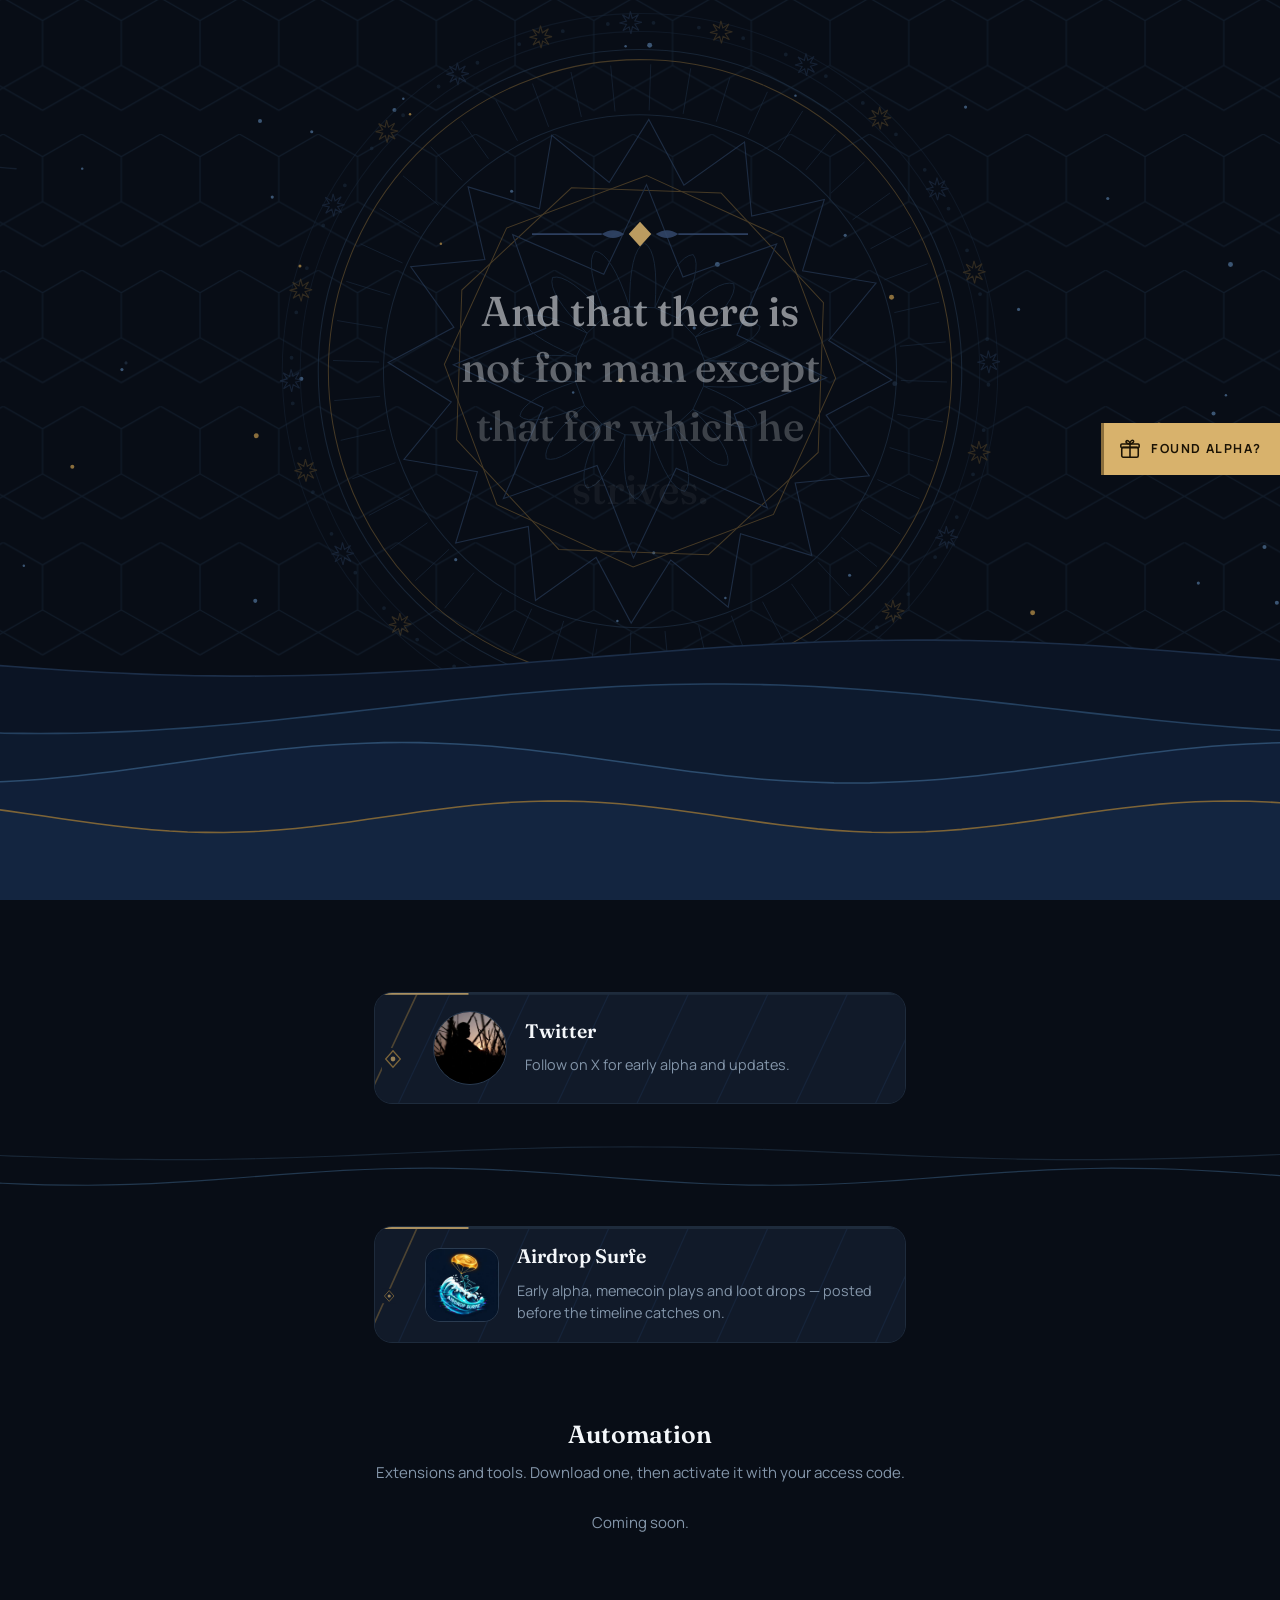
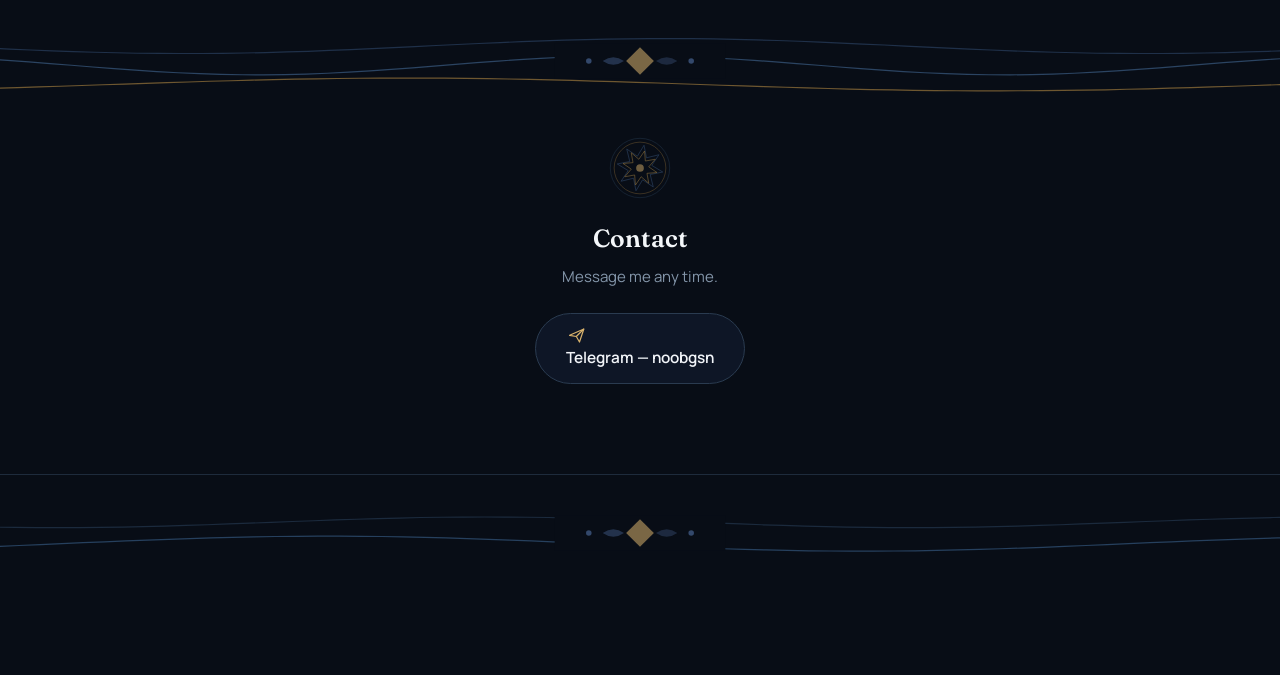
==== commit 3c5d43d6: "Add files via upload" ====
--- a/index.html
+++ b/index.html
@@ -3,1194 +3,686 @@
 <head>
 <meta charset="utf-8">
 <meta name="viewport" content="width=device-width, initial-scale=1, viewport-fit=cover">
+<meta name="color-scheme" content="dark">
+<meta name="theme-color" content="#080D16">
 <title>noobgsn</title>
-<meta name="description" content="noobgsn — node operator. Follow on X and Telegram.">
+<meta name="description" content="noobgsn — early alpha, airdrops and memecoin plays.">
 <link rel="preconnect" href="https://fonts.googleapis.com">
 <link rel="preconnect" href="https://fonts.gstatic.com" crossorigin>
-<link href="https://fonts.googleapis.com/css2?family=Chakra+Petch:wght@500;600;700&family=IBM+Plex+Sans:wght@400;500;600&display=swap" rel="stylesheet">
+<link href="https://fonts.googleapis.com/css2?family=Fraunces:opsz,wght@9..144,500;9..144,600&family=Manrope:wght@400;500;600;700&display=swap" rel="stylesheet">
 <style>
 :root{
-  --void:#050C16;
-  --deep:#0A1524;
-  --card:#0D1B2C;
-  --cyan:#35E0F0;
-  --cyan-dim:#1B6F7E;
-  --gold:#F7B733;
-  --text:#CBDBE6;
-  --dim:#6A8296;
-  --line:#16283C;
-
+  --bg:#080D16;--panel:#111A29;--panel2:#0E1626;
+  --ink:#F1F4F8;--dim:#8496AA;--line:#1E2B3C;--line2:#2A3B50;
+  --gold:#D8B26C;--gold2:#8A6E3C;
+  color-scheme:dark;
   box-sizing:border-box;
   padding-top:env(safe-area-inset-top,0px);
   padding-bottom:env(safe-area-inset-bottom,0px);
-  color-scheme:dark;
 }
-:root[data-theme="light"],:root[data-theme="dark"]{color-scheme:dark}
 *,*::before,*::after{box-sizing:inherit}
-html{-webkit-text-size-adjust:100%;scroll-behavior:smooth;scroll-padding-top:env(safe-area-inset-top,0px)}
-body{
-  margin:0;background:var(--void);color:var(--text);
-  font-family:"IBM Plex Sans",-apple-system,BlinkMacSystemFont,"Segoe UI",Roboto,Helvetica,Arial,sans-serif;
-  line-height:1.6;-webkit-font-smoothing:antialiased;overflow-x:hidden;
+html{-webkit-text-size-adjust:100%;scroll-behavior:smooth;background-color:#080D16;
+  scrollbar-width:thin;scrollbar-color:#25374B #080D16}
+::-webkit-scrollbar{width:8px;height:8px}
+::-webkit-scrollbar-track{background-color:#080D16}
+::-webkit-scrollbar-thumb{background-color:#25374B;border-radius:8px}
+body{margin:0;background-color:#080D16;color:var(--ink);
+  font-family:"Manrope",-apple-system,BlinkMacSystemFont,"Segoe UI",Roboto,Helvetica,Arial,sans-serif;
+  line-height:1.6;-webkit-font-smoothing:antialiased;overflow-x:hidden}
+img{max-width:100%;display:block}
+a{color:inherit;text-decoration:none}
+button{font:inherit;color:inherit;background:none;border:0;cursor:pointer}
+.wrap{max-width:580px;margin:0 auto;padding:0 24px}
+:focus-visible{outline:2px solid var(--gold);outline-offset:3px;border-radius:6px}
+
+/* ============ HERO ============ */
+.hero{position:relative;height:100svh;min-height:540px;
+  display:flex;align-items:center;justify-content:center;
+  overflow:hidden;background-color:#080D16}
+.scene{position:absolute;inset:0;width:100%;height:100%;display:block}
+
+
+
+
+
+
+/* ---- animated slots (opaque so the layer can never paint white) ---- */
+.slot + .slot{margin-top:22px}
+.pic{flex:0 0 74px;width:74px;height:74px}
+.pic img{width:74px;height:74px;border-radius:15px;object-fit:cover;border:1px solid var(--line2)}
+.pic img.round{border-radius:50%}
+
+
+/* ---- animated bands: each carries its own opaque base ---- */
+.band{display:block;width:100vw;margin-left:calc(50% - 50vw);height:96px}
+.band.sm{height:64px}
+.band.gap{height:70px;margin-top:26px;margin-bottom:26px}
+.acc{position:absolute;top:11px;right:11px;width:22px;height:22px;display:block}
+
+
+/* ---- animated card backdrop ---- */
+.cardbg{position:absolute;inset:0;width:100%;height:100%;display:block;z-index:0}
+.card > .pic,.card > .who,.card > .acc{position:relative;z-index:1}
+.emblem{display:block;width:66px;height:66px;margin:0 auto 18px}
+.tg{display:inline-flex;align-items:center;gap:11px}
+.tg svg{width:19px;height:19px;display:block}
+
+/* ============ MAIN ============ */
+main{position:relative;background-color:#080D16;padding:92px 0 0}
+.card{position:relative;display:flex;align-items:center;gap:18px;
+  background-color:var(--panel);border:1px solid var(--line);
+  border-radius:18px;padding:18px;overflow:hidden}
+
+.card:hover,.card:focus-visible{border-color:var(--gold2)}
+.who{min-width:0}
+.who .nm{font-family:"Fraunces",Georgia,serif;font-weight:600;
+  font-size:1.22rem;line-height:1.2;color:#F4F7FA}
+.who .bio{display:block;margin-top:9px;color:var(--dim);font-size:.9rem;line-height:1.55}
+
+.contact{text-align:center;margin:78px 0 0}
+.contact .band{margin-bottom:26px}
+.dvd{display:block;width:min(330px,82%);height:30px;margin:0 auto 28px}
+.contact h2{font-family:"Fraunces",Georgia,serif;font-weight:600;
+  font-size:1.55rem;margin:0 0 6px;color:#F4F7FA}
+.contact p{margin:0 0 24px;color:var(--dim);font-size:.94rem}
+.tg{display:inline-block;border:1px solid var(--line2);border-radius:999px;
+  padding:13px 30px;font-weight:600;font-size:.96rem;background-color:var(--panel2)}
+.tg:hover{border-color:var(--gold);color:var(--gold)}
+footer{margin-top:90px;border-top:1px solid var(--line);
+  padding:26px 0 calc(30px + env(safe-area-inset-bottom,0px))}
+footer .band{margin-bottom:18px}
+
+.rv{opacity:1}
+
+/* ============ MODAL ============ */
+.scrim{position:fixed;inset:0;z-index:60;background-color:#050A12;
+  display:none;align-items:flex-end;justify-content:center}
+.scrim.on{display:flex}
+@media (min-width:640px){.scrim{align-items:center}}
+.sheet{position:relative;width:100%;max-width:520px;max-height:92svh;overflow-y:auto;
+  background-color:var(--panel2);border:1px solid var(--line2);
+  border-radius:22px 22px 0 0;
+  padding:30px 22px calc(30px + env(safe-area-inset-bottom,0px));
 }
-img{max-width:100%;display:block}
-a{color:inherit}
-.wrap{max-width:660px;margin:0 auto;padding:0 22px}
-
-/* ============ HERO ============ */
-.hero{
-  position:relative;min-height:100svh;display:flex;align-items:center;
-  overflow:hidden;background:var(--void);
+@media (min-width:640px){.sheet{border-radius:22px;max-height:86svh}}
+.x{position:absolute;top:10px;right:12px;color:var(--dim);font-size:1.45rem;line-height:1;padding:4px 8px}
+.x:hover{color:var(--ink)}
+.crest{display:block;width:74px;height:74px;margin:0 auto 14px}
+.sheet h3{font-family:"Fraunces",Georgia,serif;font-weight:600;
+  font-size:1.6rem;margin:0 0 10px;color:#F4F7FA;text-align:center}
+.sheet .intro{color:var(--dim);font-size:.95rem;margin:0 0 26px;line-height:1.65;text-align:center}
+.sheet h3.left,.sheet .intro.left{text-align:left}
+
+label{display:block;font-size:.83rem;font-weight:600;color:var(--ink);margin:22px 0 8px}
+label .req{color:var(--gold)}
+.hint{display:block;font-weight:400;color:var(--dim);font-size:.77rem;margin-top:4px}
+input[type=text],textarea{width:100%;background-color:#0A1120;border:1px solid var(--line2);
+  border-radius:11px;color:var(--ink);font:inherit;font-size:.94rem;padding:12px 14px;
 }
-.haze{position:absolute;border-radius:50%;filter:blur(90px);pointer-events:none}
-.h1{width:70vw;height:70vw;max-width:520px;max-height:520px;left:-18vw;top:-10vh;background:rgba(53,224,240,.16)}
-.h2{width:55vw;height:55vw;max-width:400px;max-height:400px;right:-14vw;top:18vh;background:rgba(247,183,51,.11)}
-.h3{width:80vw;height:50vw;left:10vw;bottom:-14vh;background:rgba(27,111,126,.20);filter:blur(70px)}
-
-.wind{position:absolute;inset:0;pointer-events:none;opacity:.5}
-.streak{
-  position:absolute;height:1px;left:-40%;
-  background:linear-gradient(90deg,transparent,rgba(53,224,240,.55),transparent);
-  filter:blur(1.5px);animation:gust linear infinite;
+input[type=text]:focus,textarea:focus{border-color:var(--gold);outline:none}
+input::placeholder,textarea::placeholder{color:#55697F}
+textarea{min-height:110px;resize:vertical;line-height:1.55}
+
+.cats{display:flex;flex-wrap:wrap;gap:8px;margin-top:10px}
+.cats input{position:absolute;opacity:0;pointer-events:none}
+.cats label{margin:0;padding:9px 15px;border:1px solid var(--line2);border-radius:999px;
+  font-size:.84rem;font-weight:500;color:var(--dim);cursor:pointer;
+  background-color:#0A1120}
+.cats label:hover{border-color:var(--gold2);color:var(--ink)}
+.cats input:checked + label{background-color:var(--gold);border-color:var(--gold);
+  color:#1B1305;font-weight:700}
+.cats input:focus-visible + label{outline:2px solid var(--gold);outline-offset:2px}
+
+.send{display:flex;align-items:center;justify-content:center;gap:10px;
+  width:100%;margin-top:30px;background-color:var(--gold);color:#1B1305;
+  font-weight:700;font-size:1rem;padding:15px;border-radius:12px;
 }
-@keyframes gust{from{transform:translateX(-10%)}to{transform:translateX(260%)}}
-
-.hero-in{position:relative;z-index:3;width:100%;padding:90px 0 150px;text-align:center}
-.verse{
-  font-family:"Chakra Petch",sans-serif;font-weight:700;
-  font-size:clamp(1.85rem,8.2vw,3.4rem);line-height:1.18;letter-spacing:-.015em;
-  margin:0 auto;max-width:15em;color:#EAF6FA;
-  text-shadow:0 0 34px rgba(53,224,240,.42),0 0 90px rgba(53,224,240,.16);
-}
-.ref{
-  margin:22px 0 0;font-size:.92rem;letter-spacing:.06em;color:var(--cyan);
-}
-.ref span{color:var(--dim);display:block;margin-top:3px;letter-spacing:0}
-.sig{
-  margin:40px 0 0;font-family:"Chakra Petch",sans-serif;font-weight:600;
-  font-size:1.1rem;letter-spacing:.14em;color:var(--dim);
-}
-
-.waves{position:absolute;left:0;right:0;bottom:0;z-index:2;line-height:0}
-.waves svg{width:220%;height:clamp(90px,22vh,180px);display:block}
-.w1{opacity:.30;animation:roll 19s linear infinite}
-.w2{opacity:.22;animation:roll 27s linear infinite reverse;position:absolute;bottom:6px;left:0}
-.w3{opacity:.55;animation:roll 34s linear infinite;position:absolute;bottom:-4px;left:0}
-@keyframes roll{from{transform:translateX(0)}to{transform:translateX(-50%)}}
-
-.cue{
-  position:absolute;left:0;right:0;bottom:22px;z-index:4;text-align:center;
-  font-size:.78rem;letter-spacing:.2em;color:var(--dim);
-  animation:bob 2.6s ease-in-out infinite;
-}
-@keyframes bob{0%,100%{transform:translateY(0);opacity:.55}50%{transform:translateY(6px);opacity:1}}
-
-.rise{opacity:0;transform:translateY(16px);animation:rise .9s cubic-bezier(.2,.7,.3,1) forwards}
-.d1{animation-delay:.15s}.d2{animation-delay:.5s}.d3{animation-delay:.8s}
-@keyframes rise{to{opacity:1;transform:none}}
-
-/* ============ LINKS ============ */
-.body{position:relative;background:linear-gradient(180deg,var(--deep),var(--void) 60%);padding:76px 0 40px}
-h2{
-  font-family:"Chakra Petch",sans-serif;font-weight:600;
-  font-size:1.05rem;letter-spacing:.16em;color:var(--dim);
-  margin:0 0 24px;
-}
-.card{
-  display:flex;align-items:center;gap:18px;
-  background:var(--card);border:1px solid var(--line);border-radius:14px;
-  padding:16px;margin-bottom:16px;text-decoration:none;
-  transition:border-color .25s,transform .25s,box-shadow .25s;
-}
-.card:hover,.card:focus-visible{
-  border-color:var(--cyan-dim);transform:translateY(-2px);
-  box-shadow:0 10px 40px rgba(53,224,240,.13);
-}
-.pfp{
-  width:76px;height:76px;flex:0 0 76px;border-radius:12px;object-fit:cover;
-  border:1px solid var(--line);background:#0A1524;
-}
-.pfp.round{border-radius:50%}
-.ct{min-width:0}
-.ct b{
-  display:block;font-family:"Chakra Petch",sans-serif;font-weight:600;
-  font-size:1.05rem;color:#E6F3F8;letter-spacing:.01em;
-}
-.ct small{display:block;color:var(--dim);font-size:.88rem;margin-top:2px}
-.go{
-  margin-left:auto;flex:0 0 auto;align-self:center;
-  width:34px;height:34px;border-radius:50%;border:1px solid var(--line);
-  display:grid;place-items:center;color:var(--cyan);
-}
-.card:hover .go{border-color:var(--cyan-dim);background:rgba(53,224,240,.08)}
-
-.strip{display:flex;flex-wrap:wrap;gap:8px;margin:0 0 8px}
-.chip{
-  font-size:.82rem;color:var(--dim);border:1px solid var(--line);
-  border-radius:999px;padding:5px 13px;
-}
-.chip b{color:var(--cyan);font-weight:600}
-
-.dm{
-  margin-top:44px;border:1px solid var(--line);border-radius:14px;
-  padding:28px 22px;text-align:center;
-  background:radial-gradient(120% 140% at 50% 0%,rgba(53,224,240,.08),transparent 70%),var(--card);
-}
-.dm h3{
-  font-family:"Chakra Petch",sans-serif;font-weight:700;font-size:1.4rem;
-  margin:0 0 6px;color:#E6F3F8;
-}
-.dm p{margin:0 0 20px;color:var(--dim);font-size:.94rem}
-.btn{
-  display:inline-block;text-decoration:none;font-weight:600;font-size:.96rem;
-  padding:12px 26px;border-radius:8px;
-  background:var(--cyan);color:#04121A;
-  box-shadow:0 8px 30px rgba(53,224,240,.22);
-}
-.btn:hover{filter:brightness(1.08)}
-
-footer{
-  border-top:1px solid var(--line);margin-top:56px;padding:22px 0 46px;
-  color:var(--dim);font-size:.82rem;text-align:center;letter-spacing:.04em;
-}
-
-:focus-visible{outline:2px solid var(--cyan);outline-offset:3px}
+.send svg{width:20px;height:20px}
+.send:hover{background-color:#E8C580}
+.send[disabled]{opacity:.5;cursor:default;transform:none}
+.msg{margin-top:14px;font-size:.87rem;line-height:1.55;display:none}
+.msg.on{display:block}
+.msg.ok{color:var(--gold)}
+.msg.bad{color:#E88B74}
+.done{text-align:center;padding:10px 0 6px}
+
 @media (prefers-reduced-motion:reduce){
-  *{animation:none!important;transition:none!important}
-  .rise{opacity:1;transform:none}
+  *{animation-duration:.001s!important;transition-duration:.001s!important}
+  .up{opacity:1}.rv{opacity:1;transform:none}
   html{scroll-behavior:auto}
 }
-@media (max-width:420px){
-  .pfp{width:62px;height:62px;flex-basis:62px}
-  .card{gap:14px;padding:14px}
-  .go{display:none}
-}
-
-/* ============ ADMIN MASTER PANEL STYLES ============ */
-.hidden { display: none !important; }
-.footer-bar { display:flex; align-items:center; justify-content:center; gap:12px; }
-.admin-lock-btn {
-  background:rgba(13,27,44,0.7); border:1px solid var(--line); color:var(--dim);
-  font-family:"Chakra Petch",sans-serif; font-size:0.75rem; padding:4px 10px;
-  border-radius:999px; cursor:pointer; transition:all 0.25s;
-}
-.admin-lock-btn:hover, .admin-lock-btn.unlocked {
-  border-color:var(--cyan-dim); color:var(--cyan); background:rgba(53,224,240,0.08);
-}
-.admin-master-wrap { max-width:960px; margin:48px auto 0; padding:0 22px; }
-.admin-header-bar {
-  display:flex; align-items:center; justify-content:space-between; flex-wrap:wrap;
-  gap:12px; margin-bottom:18px; padding-bottom:12px; border-bottom:1px solid var(--line);
-}
-.admin-badge-title {
-  display:flex; align-items:center; gap:10px; font-family:"Chakra Petch",sans-serif;
-  font-weight:700; font-size:1.15rem; color:#EAF6FA; letter-spacing:0.06em;
-}
-.only-admin-tag {
-  font-size:0.72rem; font-weight:600; padding:3px 9px; border-radius:999px;
-  background:rgba(247,183,51,0.14); border:1px solid rgba(247,183,51,0.4);
-  color:var(--gold); letter-spacing:0.08em;
-}
-.admin-top-actions { display:flex; gap:8px; }
-.sm-outline-btn {
-  background:var(--card); border:1px solid var(--line); color:var(--text);
-  font-size:0.8rem; padding:6px 12px; border-radius:8px; cursor:pointer; transition:all 0.2s;
-}
-.sm-outline-btn:hover { border-color:var(--cyan-dim); color:var(--cyan); }
-.sm-outline-btn.danger:hover { border-color:#e74c3c; color:#ff6b6b; }
-
-.master-grid { display:grid; grid-template-columns:1.25fr 0.95fr; gap:20px; align-items:start; }
-@media (max-width:780px) { .master-grid { grid-template-columns:1fr; } }
-
-.master-panel {
-  background:var(--card); border:1px solid var(--line); border-radius:14px;
-  padding:20px; box-shadow:0 12px 36px rgba(0,0,0,0.35);
-}
-.panel-heading {
-  display:flex; align-items:center; justify-content:space-between;
-  font-family:"Chakra Petch",sans-serif; font-weight:600; font-size:0.98rem;
-  letter-spacing:0.1em; color:var(--cyan); margin:0 0 16px; text-transform:uppercase;
-}
-.auto-list { display:flex; flex-direction:column; gap:12px; }
-.auto-item {
-  display:flex; align-items:center; justify-content:space-between; flex-wrap:wrap;
-  gap:12px; padding:14px 16px; border-radius:12px; background:rgba(5,12,22,0.65);
-  border:1px solid var(--line);
-}
-.auto-item.is-running { border-left:3px solid #2ecc71; }
-.auto-item.is-stopped { border-left:3px solid #e74c3c; }
-.auto-title {
-  display:flex; align-items:center; gap:8px; font-family:"Chakra Petch",sans-serif;
-  font-size:1rem; color:#E6F3F8;
-}
-.auto-idx { color:var(--cyan); font-weight:700; }
-.status-pill { font-size:0.72rem; padding:2px 8px; border-radius:999px; font-weight:600; }
-.pill-run { background:rgba(46,204,113,0.14); color:#2ecc71; border:1px solid rgba(46,204,113,0.35); }
-.pill-stop { background:rgba(231,76,60,0.15); color:#ff6b6b; border:1px solid rgba(231,76,60,0.35); }
-.auto-meta { font-size:0.78rem; color:var(--dim); margin-top:4px; }
-.auto-actions { display:flex; align-items:center; gap:7px; }
-.ctrl-icon-btn {
-  display:inline-flex; align-items:center; gap:5px; font-family:"Chakra Petch",sans-serif;
-  font-size:0.78rem; font-weight:600; padding:7px 11px; border-radius:8px;
-  border:1px solid var(--line); background:var(--deep); color:var(--text); cursor:pointer; transition:all 0.2s;
-}
-.ctrl-icon-btn.btn-run:hover, .ctrl-icon-btn.btn-run.active {
-  background:rgba(46,204,113,0.16); border-color:#2ecc71; color:#2ecc71;
-}
-.ctrl-icon-btn.btn-stop:hover, .ctrl-icon-btn.btn-stop.active {
-  background:rgba(231,76,60,0.16); border-color:#e74c3c; color:#ff6b6b;
-}
-.ctrl-icon-btn.btn-access {
-  background:rgba(53,224,240,0.12); border-color:var(--cyan-dim); color:var(--cyan);
-}
-.ctrl-icon-btn.btn-access:hover { background:var(--cyan); color:#04121A; }
-
-.upload-box { display:flex; flex-direction:column; gap:12px; }
-.field-label { font-size:0.82rem; color:var(--dim); margin-bottom:-6px; }
-.cyber-input {
-  width:100%; padding:10px 13px; border-radius:9px; border:1px solid var(--line);
-  background:rgba(5,12,22,0.75); color:#EAF6FA; font-size:0.9rem; font-family:inherit;
-}
-.cyber-input:focus { outline:none; border-color:var(--cyan); }
-.file-drop-zone {
-  border:1.5px dashed var(--cyan-dim); border-radius:11px; padding:18px 14px;
-  text-align:center; background:rgba(53,224,240,0.04); cursor:pointer;
-}
-.file-drop-zone:hover { border-color:var(--cyan); background:rgba(53,224,240,0.08); }
-.file-drop-zone input[type="file"] { width:100%; color:var(--text); font-size:0.83rem; }
-.upload-submit-btn {
-  display:inline-flex; align-items:center; justify-content:center; gap:8px; width:100%;
-  padding:11px 18px; border-radius:9px; border:none; background:var(--cyan); color:#04121A;
-  font-family:"Chakra Petch",sans-serif; font-weight:700; font-size:0.95rem; cursor:pointer;
-  box-shadow:0 6px 24px rgba(53,224,240,0.22);
-}
-.upload-submit-btn:hover { filter:brightness(1.08); }
-.upload-status { padding:10px 12px; border-radius:8px; font-size:0.84rem; font-weight:500; }
-.status-ok { background:rgba(46,204,113,0.14); border:1px solid rgba(46,204,113,0.4); color:#2ecc71; }
-.status-err { background:rgba(231,76,60,0.15); border:1px solid rgba(231,76,60,0.4); color:#ff6b6b; }
-.status-proc { background:rgba(247,183,51,0.14); border:1px solid rgba(247,183,51,0.4); color:var(--gold); }
-
-.cyber-modal-backdrop {
-  position:fixed; inset:0; z-index:9999; background:rgba(3,8,15,0.84);
-  backdrop-filter:blur(6px); display:flex; align-items:center; justify-content:center; padding:18px;
-}
-.cyber-modal {
-  background:var(--card); border:1px solid var(--cyan-dim); border-radius:16px;
-  width:100%; max-width:460px; padding:24px;
-  box-shadow:0 20px 60px rgba(0,0,0,0.75),0 0 40px rgba(53,224,240,0.12);
-}
-.cyber-modal.modal-wide { max-width:780px; max-height:90vh; overflow-y:auto; }
-.modal-top {
-  display:flex; align-items:center; justify-content:space-between;
-  margin-bottom:16px; padding-bottom:10px; border-bottom:1px solid var(--line);
-}
-.modal-top h3 { margin:0; font-family:"Chakra Petch",sans-serif; font-size:1.15rem; color:#EAF6FA; }
-.modal-close {
-  background:transparent; border:1px solid var(--line); color:var(--dim);
-  width:30px; height:30px; border-radius:8px; cursor:pointer;
-}
-.genkey-bar {
-  display:flex; flex-wrap:wrap; gap:8px; background:rgba(5,12,22,0.7);
-  padding:12px; border-radius:11px; border:1px solid var(--line); margin-bottom:14px;
-}
-.genkey-bar .cyber-input { flex:1; min-width:150px; }
-.genkey-result-box {
-  display:flex; align-items:center; justify-content:space-between; gap:12px;
-  padding:12px 16px; border-radius:10px; background:rgba(46,204,113,0.12);
-  border:1px solid rgba(46,204,113,0.45); margin-bottom:16px;
-}
-.genkey-code-big {
-  font-family:"Chakra Petch",monospace; font-size:1.25rem; font-weight:700;
-  letter-spacing:0.08em; color:#2ecc71;
-}
-.key-stats-row { display:grid; grid-template-columns:repeat(4,1fr); gap:10px; margin-bottom:14px; }
-.k-stat-card {
-  background:rgba(5,12,22,0.55); border:1px solid var(--line); border-radius:9px;
-  padding:8px 12px; text-align:center;
-}
-.k-stat-card b { display:block; font-family:"Chakra Petch",sans-serif; font-size:1.15rem; color:var(--cyan); }
-.k-stat-card span { font-size:0.74rem; color:var(--dim); }
-.filter-tabs { display:flex; gap:6px; margin-bottom:12px; flex-wrap:wrap; }
-.filter-tab {
-  background:var(--deep); border:1px solid var(--line); color:var(--dim);
-  padding:5px 12px; border-radius:999px; font-size:0.78rem; cursor:pointer;
-}
-.filter-tab.active { background:rgba(53,224,240,0.15); border-color:var(--cyan); color:var(--cyan); }
-.keys-table-wrap { overflow-x:auto; border:1px solid var(--line); border-radius:10px; }
-.keys-table { width:100%; border-collapse:collapse; font-size:0.84rem; }
-.keys-table th, .keys-table td { padding:10px 12px; text-align:left; border-bottom:1px solid var(--line); }
-.keys-table th {
-  background:rgba(5,12,22,0.8); color:var(--dim); font-family:"Chakra Petch",sans-serif;
-  font-size:0.76rem; text-transform:uppercase; letter-spacing:0.06em;
-}
-.key-code-chip {
-  background:rgba(53,224,240,0.1); border:1px solid rgba(53,224,240,0.3);
-  color:var(--cyan); padding:3px 8px; border-radius:6px; font-weight:600;
-}
-.k-badge { font-size:0.72rem; padding:2px 8px; border-radius:999px; font-weight:600; }
-.k-active { background:rgba(46,204,113,0.15); color:#2ecc71; }
-.k-unused { background:rgba(247,183,51,0.15); color:var(--gold); }
-.k-blocked { background:rgba(231,76,60,0.18); color:#ff6b6b; }
-.k-actions { display:flex; gap:5px; }
-.k-btn {
-  background:var(--deep); border:1px solid var(--line); color:var(--text);
-  padding:4px 8px; border-radius:6px; font-size:0.74rem; cursor:pointer;
-}
-.k-btn:hover { border-color:var(--cyan); }
-.k-btn.k-block:hover { border-color:#e74c3c; color:#ff6b6b; }
-.k-btn.k-unblock:hover { border-color:#2ecc71; color:#2ecc71; }
+
+/* ============ GIFT TAB (desktop + phone) ============ */
+.gift{position:fixed;right:0;top:calc(50% - 27px);z-index:40;background-color:var(--gold);color:#1B1305;
+  border-radius:0;border-left:3px solid #8A6E3C;padding:15px 18px 15px 15px;display:flex;align-items:center;
+  gap:10px;font-weight:700;font-size:.78rem;letter-spacing:.12em;white-space:nowrap}
+.gift svg{width:22px;height:22px;display:block}
+@media (max-width:640px){.gift{top:auto;bottom:calc(18px + env(safe-area-inset-bottom,0px));padding:13px 16px 13px 14px;font-size:.74rem}}
+.sheet{overscroll-behavior:contain;-webkit-overflow-scrolling:touch}
+.sheet.wide{max-width:680px}
+footer{padding-bottom:calc(92px + env(safe-area-inset-bottom,0px))}
+.hide{display:none!important}
+input[type=password]{width:100%;background-color:#0A1120;border:1px solid var(--line2);border-radius:11px;color:var(--ink);font:inherit;font-size:.94rem;padding:12px 14px}
+input[type=password]:focus{border-color:var(--gold);outline:none}
+
+/* ============ AUTOMATION (public) ============ */
+.sec{margin:72px 0 0}
+.sec h2{font-family:"Fraunces",Georgia,serif;font-weight:600;font-size:1.55rem;margin:0 0 6px;text-align:center;color:#F4F7FA}
+.sub{text-align:center;color:var(--dim);font-size:.94rem;margin:0 0 26px}
+.ext{flex-wrap:wrap;margin-bottom:14px}
+.ico{width:52px;height:52px;flex:0 0 52px;display:block}
+.dot{width:12px;height:12px;display:inline-block;vertical-align:-1px;margin-right:7px}
+.acts{margin-left:auto;display:flex;gap:8px;flex-wrap:wrap}
+.bs{display:inline-flex;align-items:center;gap:7px;border:1px solid var(--line2);border-radius:10px;padding:9px 14px;
+  font:600 .82rem "Manrope",sans-serif;color:var(--ink);background-color:#0A1120;cursor:pointer;text-decoration:none}
+.bs:hover{border-color:var(--gold2);color:var(--gold)}
+.bs.g{background-color:var(--gold);border-color:var(--gold);color:#1B1305}
+.bs.g:hover{background-color:#E8C580;color:#1B1305}
+.bs.r:hover{border-color:#E88B74;color:#E88B74}
+svg.s{fill:none;stroke:currentColor;stroke-width:2;stroke-linecap:round;stroke-linejoin:round}
+.bs svg,.ib svg{width:15px;height:15px;display:block;fill:currentColor}
+.bs svg.s,.ib svg.s{fill:none}
+.spin{display:block;width:40px;height:40px;margin:10px auto}
+@media (max-width:520px){.acts{width:100%;margin-left:0}.acts .bs{flex:1;justify-content:center}}
+
+/* ============ ADMIN PANEL ============ */
+.adm{max-width:900px;margin:76px auto 0;padding:0 22px}
+.ah{display:flex;align-items:center;justify-content:space-between;flex-wrap:wrap;gap:12px;padding-bottom:14px;margin-bottom:18px;border-bottom:1px solid var(--line)}
+.ah h2{margin:0;text-align:left;font-family:"Fraunces",Georgia,serif;font-weight:600;font-size:1.3rem;color:#F4F7FA}
+.tag{font:700 .66rem "Manrope",sans-serif;letter-spacing:.14em;color:var(--gold);border:1px solid var(--gold2);padding:3px 9px;margin-left:10px;vertical-align:3px}
+.kb{display:flex;gap:8px;flex-wrap:wrap}
+.grid{display:grid;grid-template-columns:1.2fr 1fr;gap:18px;align-items:start}
+@media (max-width:780px){.grid{grid-template-columns:1fr}}
+.pn{background-color:var(--panel);border:1px solid var(--line);border-radius:18px;padding:18px}
+.pn h3{font:600 1.05rem "Fraunces",Georgia,serif;margin:0 0 14px;color:#F4F7FA}
+.row{display:flex;align-items:center;flex-wrap:wrap;gap:8px;padding:13px 14px;border:1px solid var(--line);border-left:3px solid var(--line2);border-radius:12px;background-color:#0A1120;margin-bottom:10px}
+.row.on{border-left-color:#3DDC97}.row.off{border-left-color:#E88B74}
+.row .t{flex:1;min-width:150px}.row .t b{display:block;font-size:.95rem}.row .t small{color:var(--dim);font-size:.76rem}
+.ib{width:36px;height:36px;display:grid;place-items:center;border:1px solid var(--line2);border-radius:10px;background-color:#0A1120;color:var(--ink);cursor:pointer}
+.ib:hover{border-color:var(--gold2)}
+.ib.go.act{border-color:#3DDC97;color:#3DDC97}.ib.st.act{border-color:#E88B74;color:#E88B74}
+.drop{display:block;margin:14px 0 0;border:1px dashed var(--line2);border-radius:14px;padding:30px 14px;text-align:center;color:var(--dim);font-size:.92rem;cursor:pointer;background-color:#0A1120}
+.drop:hover{border-color:var(--gold2)}
+.gen{display:flex;gap:10px;flex-wrap:wrap}.gen input{flex:1;min-width:150px}
+.gen .send{width:auto;margin:0;padding:12px 20px}
+.newk{display:flex;align-items:center;justify-content:space-between;gap:10px;flex-wrap:wrap;border:1px solid #1E5A45;background-color:#0C2018;border-radius:12px;padding:12px 14px;margin-top:14px}
+.newk code{font:700 1.15rem Consolas,Menlo,monospace;color:#3DDC97}
+.stats{display:grid;grid-template-columns:repeat(4,1fr);gap:8px;margin:16px 0}
+.stats div{background-color:#0A1120;border:1px solid var(--line);border-radius:12px;padding:10px 4px;text-align:center}
+.stats b{display:block;font:600 1.2rem "Fraunces",Georgia,serif;color:var(--gold)}.stats span{font-size:.7rem;color:var(--dim)}
+.chips{display:flex;gap:8px;flex-wrap:wrap;margin-bottom:12px}
+.chips button{border:1px solid var(--line2);border-radius:999px;padding:6px 13px;font-size:.8rem;color:var(--dim);background-color:#0A1120;cursor:pointer}
+.chips button.on{background-color:var(--gold);border-color:var(--gold);color:#1B1305;font-weight:700}
+.key{border:1px solid var(--line);border-radius:12px;background-color:#0A1120;padding:12px 14px;margin-bottom:10px}
+.key code{font:700 1rem Consolas,Menlo,monospace;color:var(--gold);letter-spacing:.06em}
+.key .m{display:flex;flex-wrap:wrap;gap:6px 12px;align-items:center;margin:6px 0 10px;font-size:.78rem;color:var(--dim)}
+.bd{font-weight:700;border-radius:999px;padding:2px 9px;font-size:.7rem}
+.bd.unused{background-color:#2A2410;color:var(--gold)}.bd.active{background-color:#10281F;color:#3DDC97}.bd.blocked{background-color:#2C1712;color:#E88B74}
+
+.vb{font:700 .66rem "Manrope",sans-serif;color:var(--gold);border:1px solid var(--gold2);padding:1px 7px;border-radius:999px;margin-left:8px;vertical-align:2px}
+.opt{font-size:.78rem;color:var(--dim);margin:14px 0 8px}
+.typ{margin-top:0}
+pre.cd{background-color:#0A1120;border:1px solid var(--line2);border-radius:12px;padding:14px;font:12.5px/1.6 Consolas,Menlo,monospace;color:#CFE0EC;overflow:auto;white-space:pre;margin:0 0 12px;max-height:300px}
+.aid{display:flex;align-items:center;gap:10px;flex-wrap:wrap;margin:0 0 14px;font-size:.84rem;color:var(--dim)}
+.aid code{font:700 .95rem Consolas,Menlo,monospace;color:var(--gold)}
 </style>
 </head>
 <body>
 
+<!-- ==================== HERO ==================== -->
 <section class="hero">
-  <div class="haze h1"></div>
-  <div class="haze h2"></div>
-  <div class="haze h3"></div>
-
-  <div class="wind" aria-hidden="true">
-    <i class="streak" style="top:18%;width:55%;animation-duration:11s"></i>
-    <i class="streak" style="top:34%;width:38%;animation-duration:8s;animation-delay:2s"></i>
-    <i class="streak" style="top:52%;width:62%;animation-duration:14s;animation-delay:1s"></i>
-    <i class="streak" style="top:68%;width:30%;animation-duration:9s;animation-delay:4s"></i>
-    <i class="streak" style="top:81%;width:48%;animation-duration:12s;animation-delay:3s"></i>
+  <svg class="scene" viewBox="0 0 1200 800" preserveAspectRatio="xMidYMid slice" role="img"
+       aria-label="And that there is not for man except that for which he strives. 53:39">
+    <defs>
+      <pattern id="jali" width="70" height="121" patternUnits="userSpaceOnUse">
+        <path d="M35 0 L70 20 L70 60 L35 80 L0 60 L0 20 Z" fill="none" stroke="#111C2A" stroke-width="1"/>
+        <path d="M35 80 L70 100 M35 80 L0 100" fill="none" stroke="#111C2A" stroke-width="1"/>
+      </pattern>
+    </defs>
+    <rect x="0" y="0" width="1200" height="800" fill="#080D16"/>
+    <g><rect x="-160" y="-220" width="1520" height="1260" fill="url(#jali)"/><animateTransform attributeName="transform" type="translate" from="0 0" to="-70 -121" dur="95s" repeatCount="indefinite"/></g><circle cx="395.6" cy="101.5" r="1.1" fill="#8A6E3C"><animate attributeName="opacity" values="0.12;0.53;0.12" dur="3.9s" begin="4.8s" repeatCount="indefinite"/></circle><circle cx="608.6" cy="40.2" r="2.2" fill="#3B5573"><animate attributeName="opacity" values="0.15;0.53;0.15" dur="5.8s" begin="2.2s" repeatCount="indefinite"/></circle><circle cx="675.9" cy="531.6" r="1.1" fill="#3B5573"><animate attributeName="opacity" values="0.2;0.52;0.2" dur="6.7s" begin="3.6s" repeatCount="indefinite"/></circle><circle cx="1015.8" cy="176.4" r="1.4" fill="#3B5573"><animate attributeName="opacity" values="0.15;0.81;0.15" dur="6.5s" begin="5.1s" repeatCount="indefinite"/></circle><circle cx="139.5" cy="328.5" r="1.4" fill="#3B5573"><animate attributeName="opacity" values="0.09;0.53;0.09" dur="5.5s" begin="4.9s" repeatCount="indefinite"/></circle><circle cx="258.9" cy="387.4" r="2.2" fill="#8A6E3C"><animate attributeName="opacity" values="0.19;0.66;0.19" dur="7.8s" begin="4.2s" repeatCount="indefinite"/></circle><circle cx="308.2" cy="117.1" r="1.4" fill="#3B5573"><animate attributeName="opacity" values="0.14;0.65;0.14" dur="4.0s" begin="2.7s" repeatCount="indefinite"/></circle><circle cx="540.6" cy="348.8" r="1.1" fill="#3B5573"><animate attributeName="opacity" values="0.17;0.57;0.17" dur="4.1s" begin="3.8s" repeatCount="indefinite"/></circle><circle cx="587.2" cy="41.2" r="1.1" fill="#3B5573"><animate attributeName="opacity" values="0.19;0.64;0.19" dur="7.7s" begin="5.2s" repeatCount="indefinite"/></circle><circle cx="826.5" cy="341.0" r="2.2" fill="#3B5573"><animate attributeName="opacity" values="0.11;0.81;0.11" dur="3.9s" begin="0.8s" repeatCount="indefinite"/></circle><circle cx="95.4" cy="414.8" r="1.8" fill="#8A6E3C"><animate attributeName="opacity" values="0.18;0.63;0.18" dur="7.1s" begin="8.9s" repeatCount="indefinite"/></circle><circle cx="467.5" cy="381.1" r="1.1" fill="#3B5573"><animate attributeName="opacity" values="0.15;0.72;0.15" dur="8.7s" begin="3.2s" repeatCount="indefinite"/></circle><circle cx="273.1" cy="175.2" r="1.4" fill="#3B5573"><animate attributeName="opacity" values="0.14;0.57;0.14" dur="5.7s" begin="8.3s" repeatCount="indefinite"/></circle><circle cx="485.9" cy="170.0" r="1.4" fill="#3B5573"><animate attributeName="opacity" values="0.11;0.69;0.11" dur="8.0s" begin="7.8s" repeatCount="indefinite"/></circle><circle cx="436.2" cy="497.5" r="1.4" fill="#3B5573"><animate attributeName="opacity" values="0.11;0.61;0.11" dur="4.3s" begin="1.6s" repeatCount="indefinite"/></circle><circle cx="582.6" cy="338.1" r="1.8" fill="#8A6E3C"><animate attributeName="opacity" values="0.14;0.77;0.14" dur="5.1s" begin="1.3s" repeatCount="indefinite"/></circle><circle cx="389.6" cy="87.8" r="1.1" fill="#3B5573"><animate attributeName="opacity" values="0.19;0.81;0.19" dur="6.0s" begin="7.8s" repeatCount="indefinite"/></circle><circle cx="668.8" cy="235.0" r="2.2" fill="#3B5573"><animate attributeName="opacity" values="0.09;0.53;0.09" dur="4.1s" begin="5.7s" repeatCount="indefinite"/></circle><circle cx="262.2" cy="107.6" r="1.8" fill="#3B5573"><animate attributeName="opacity" values="0.15;0.74;0.15" dur="6.8s" begin="0.9s" repeatCount="indefinite"/></circle><circle cx="1120.8" cy="351.4" r="1.1" fill="#3B5573"><animate attributeName="opacity" values="0.1;0.61;0.1" dur="8.3s" begin="5.5s" repeatCount="indefinite"/></circle><circle cx="423.0" cy="216.6" r="1.1" fill="#8A6E3C"><animate attributeName="opacity" values="0.2;0.72;0.2" dur="4.1s" begin="4.4s" repeatCount="indefinite"/></circle><circle cx="381.7" cy="97.8" r="1.8" fill="#3B5573"><animate attributeName="opacity" values="0.16;0.73;0.16" dur="7.6s" begin="4.3s" repeatCount="indefinite"/></circle><circle cx="258.0" cy="534.1" r="1.8" fill="#3B5573"><animate attributeName="opacity" values="0.08;0.74;0.08" dur="4.3s" begin="4.9s" repeatCount="indefinite"/></circle><circle cx="1155.1" cy="486.2" r="1.8" fill="#3B5573"><animate attributeName="opacity" values="0.12;0.6;0.12" dur="6.4s" begin="8.2s" repeatCount="indefinite"/></circle><circle cx="648.2" cy="291.5" r="1.4" fill="#3B5573"><animate attributeName="opacity" values="0.17;0.59;0.17" dur="6.9s" begin="7.1s" repeatCount="indefinite"/></circle><circle cx="297.7" cy="236.4" r="1.4" fill="#8A6E3C"><animate attributeName="opacity" values="0.17;0.95;0.17" dur="4.6s" begin="4.4s" repeatCount="indefinite"/></circle><circle cx="936.5" cy="275.0" r="1.4" fill="#3B5573"><animate attributeName="opacity" values="0.13;0.92;0.13" dur="7.3s" begin="8.6s" repeatCount="indefinite"/></circle><circle cx="1166.1" cy="535.7" r="1.8" fill="#3B5573"><animate attributeName="opacity" values="0.14;0.65;0.14" dur="3.9s" begin="0.9s" repeatCount="indefinite"/></circle><circle cx="579.9" cy="552.0" r="1.1" fill="#3B5573"><animate attributeName="opacity" values="0.18;0.54;0.18" dur="6.1s" begin="5.9s" repeatCount="indefinite"/></circle><circle cx="786.3" cy="511.3" r="1.4" fill="#3B5573"><animate attributeName="opacity" values="0.17;0.65;0.17" dur="6.1s" begin="1.6s" repeatCount="indefinite"/></circle><circle cx="949.0" cy="544.7" r="2.2" fill="#8A6E3C"><animate attributeName="opacity" values="0.09;0.57;0.09" dur="6.0s" begin="6.7s" repeatCount="indefinite"/></circle><circle cx="1172.0" cy="34.9" r="2.2" fill="#3B5573"><animate attributeName="opacity" values="0.18;0.94;0.18" dur="7.9s" begin="1.3s" repeatCount="indefinite"/></circle><circle cx="782.4" cy="209.2" r="1.4" fill="#3B5573"><animate attributeName="opacity" values="0.17;0.55;0.17" dur="3.6s" begin="7.2s" repeatCount="indefinite"/></circle><circle cx="889.4" cy="95.2" r="1.4" fill="#3B5573"><animate attributeName="opacity" values="0.11;0.63;0.11" dur="8.0s" begin="1.9s" repeatCount="indefinite"/></circle><circle cx="299.0" cy="336.7" r="1.8" fill="#3B5573"><animate attributeName="opacity" values="0.09;0.83;0.09" dur="6.5s" begin="7.5s" repeatCount="indefinite"/></circle><circle cx="1061.3" cy="377.7" r="2.2" fill="#8A6E3C"><animate attributeName="opacity" values="0.1;0.57;0.1" dur="8.0s" begin="7.9s" repeatCount="indefinite"/></circle><circle cx="612.2" cy="491.3" r="1.4" fill="#3B5573"><animate attributeName="opacity" values="0.1;0.56;0.1" dur="6.8s" begin="7.0s" repeatCount="indefinite"/></circle><circle cx="738.2" cy="85.0" r="1.1" fill="#3B5573"><animate attributeName="opacity" values="0.15;0.85;0.15" dur="5.3s" begin="4.7s" repeatCount="indefinite"/></circle><circle cx="143.1" cy="322.6" r="1.4" fill="#3B5573"><animate attributeName="opacity" values="0.09;0.7;0.09" dur="4.6s" begin="0.4s" repeatCount="indefinite"/></circle><circle cx="52.3" cy="502.8" r="1.1" fill="#3B5573"><animate attributeName="opacity" values="0.14;0.73;0.14" dur="5.9s" begin="5.5s" repeatCount="indefinite"/></circle><circle cx="823.6" cy="264.3" r="2.2" fill="#8A6E3C"><animate attributeName="opacity" values="0.14;0.89;0.14" dur="6.3s" begin="2.2s" repeatCount="indefinite"/></circle><circle cx="1096.3" cy="518.3" r="1.4" fill="#3B5573"><animate attributeName="opacity" values="0.09;0.7;0.09" dur="8.1s" begin="1.2s" repeatCount="indefinite"/></circle><circle cx="104.2" cy="149.9" r="1.1" fill="#3B5573"><animate attributeName="opacity" values="0.09;0.85;0.09" dur="4.7s" begin="2.7s" repeatCount="indefinite"/></circle><circle cx="1109.8" cy="367.5" r="1.8" fill="#3B5573"><animate attributeName="opacity" values="0.2;0.6;0.2" dur="4.3s" begin="7.9s" repeatCount="indefinite"/></circle><circle cx="1124.9" cy="235.1" r="2.2" fill="#3B5573"><animate attributeName="opacity" values="0.11;0.82;0.11" dur="4.4s" begin="6.0s" repeatCount="indefinite"/></circle><circle cx="1173.1" cy="238.1" r="2.2" fill="#8A6E3C"><animate attributeName="opacity" values="0.17;0.51;0.17" dur="4.6s" begin="2.9s" repeatCount="indefinite"/></circle><g opacity="0"><g><circle cx="600" cy="330" r="286" fill="none" stroke="#223449" stroke-width="1"/><circle cx="600" cy="330" r="277" fill="none" stroke="#6E5730" stroke-width=".9"/><circle cx="600" cy="330" r="228" fill="none" stroke="#223449" stroke-width=".9"/><line x1="832.0" y1="330.0" x2="873.0" y2="330.0" stroke="#1E2E43" stroke-width=".8"/><line x1="830.0" y1="360.3" x2="870.7" y2="365.6" stroke="#1E2E43" stroke-width=".8"/><line x1="824.1" y1="390.0" x2="863.7" y2="400.7" stroke="#1E2E43" stroke-width=".8"/><line x1="814.3" y1="418.8" x2="852.2" y2="434.5" stroke="#1E2E43" stroke-width=".8"/><line x1="800.9" y1="446.0" x2="836.4" y2="466.5" stroke="#1E2E43" stroke-width=".8"/><line x1="784.1" y1="471.2" x2="816.6" y2="496.2" stroke="#1E2E43" stroke-width=".8"/><line x1="764.0" y1="494.0" x2="793.0" y2="523.0" stroke="#1E2E43" stroke-width=".8"/><line x1="741.2" y1="514.1" x2="766.2" y2="546.6" stroke="#1E2E43" stroke-width=".8"/><line x1="716.0" y1="530.9" x2="736.5" y2="566.4" stroke="#1E2E43" stroke-width=".8"/><line x1="688.8" y1="544.3" x2="704.5" y2="582.2" stroke="#1E2E43" stroke-width=".8"/><line x1="660.0" y1="554.1" x2="670.7" y2="593.7" stroke="#1E2E43" stroke-width=".8"/><line x1="630.3" y1="560.0" x2="635.6" y2="600.7" stroke="#1E2E43" stroke-width=".8"/><line x1="600.0" y1="562.0" x2="600.0" y2="603.0" stroke="#1E2E43" stroke-width=".8"/><line x1="569.7" y1="560.0" x2="564.4" y2="600.7" stroke="#1E2E43" stroke-width=".8"/><line x1="540.0" y1="554.1" x2="529.3" y2="593.7" stroke="#1E2E43" stroke-width=".8"/><line x1="511.2" y1="544.3" x2="495.5" y2="582.2" stroke="#1E2E43" stroke-width=".8"/><line x1="484.0" y1="530.9" x2="463.5" y2="566.4" stroke="#1E2E43" stroke-width=".8"/><line x1="458.8" y1="514.1" x2="433.8" y2="546.6" stroke="#1E2E43" stroke-width=".8"/><line x1="436.0" y1="494.0" x2="407.0" y2="523.0" stroke="#1E2E43" stroke-width=".8"/><line x1="415.9" y1="471.2" x2="383.4" y2="496.2" stroke="#1E2E43" stroke-width=".8"/><line x1="399.1" y1="446.0" x2="363.6" y2="466.5" stroke="#1E2E43" stroke-width=".8"/><line x1="385.7" y1="418.8" x2="347.8" y2="434.5" stroke="#1E2E43" stroke-width=".8"/><line x1="375.9" y1="390.0" x2="336.3" y2="400.7" stroke="#1E2E43" stroke-width=".8"/><line x1="370.0" y1="360.3" x2="329.3" y2="365.6" stroke="#1E2E43" stroke-width=".8"/><line x1="368.0" y1="330.0" x2="327.0" y2="330.0" stroke="#1E2E43" stroke-width=".8"/><line x1="370.0" y1="299.7" x2="329.3" y2="294.4" stroke="#1E2E43" stroke-width=".8"/><line x1="375.9" y1="270.0" x2="336.3" y2="259.3" stroke="#1E2E43" stroke-width=".8"/><line x1="385.7" y1="241.2" x2="347.8" y2="225.5" stroke="#1E2E43" stroke-width=".8"/><line x1="399.1" y1="214.0" x2="363.6" y2="193.5" stroke="#1E2E43" stroke-width=".8"/><line x1="415.9" y1="188.8" x2="383.4" y2="163.8" stroke="#1E2E43" stroke-width=".8"/><line x1="436.0" y1="166.0" x2="407.0" y2="137.0" stroke="#1E2E43" stroke-width=".8"/><line x1="458.8" y1="145.9" x2="433.8" y2="113.4" stroke="#1E2E43" stroke-width=".8"/><line x1="484.0" y1="129.1" x2="463.5" y2="93.6" stroke="#1E2E43" stroke-width=".8"/><line x1="511.2" y1="115.7" x2="495.5" y2="77.8" stroke="#1E2E43" stroke-width=".8"/><line x1="540.0" y1="105.9" x2="529.3" y2="66.3" stroke="#1E2E43" stroke-width=".8"/><line x1="569.7" y1="100.0" x2="564.4" y2="59.3" stroke="#1E2E43" stroke-width=".8"/><line x1="600.0" y1="98.0" x2="600.0" y2="57.0" stroke="#1E2E43" stroke-width=".8"/><line x1="630.3" y1="100.0" x2="635.6" y2="59.3" stroke="#1E2E43" stroke-width=".8"/><line x1="660.0" y1="105.9" x2="670.7" y2="66.3" stroke="#1E2E43" stroke-width=".8"/><line x1="688.8" y1="115.7" x2="704.5" y2="77.8" stroke="#1E2E43" stroke-width=".8"/><line x1="716.0" y1="129.1" x2="736.5" y2="93.6" stroke="#1E2E43" stroke-width=".8"/><line x1="741.2" y1="145.9" x2="766.2" y2="113.4" stroke="#1E2E43" stroke-width=".8"/><line x1="764.0" y1="166.0" x2="793.0" y2="137.0" stroke="#1E2E43" stroke-width=".8"/><line x1="784.1" y1="188.8" x2="816.6" y2="163.8" stroke="#1E2E43" stroke-width=".8"/><line x1="800.9" y1="214.0" x2="836.4" y2="193.5" stroke="#1E2E43" stroke-width=".8"/><line x1="814.3" y1="241.2" x2="852.2" y2="225.5" stroke="#1E2E43" stroke-width=".8"/><line x1="824.1" y1="270.0" x2="863.7" y2="259.3" stroke="#1E2E43" stroke-width=".8"/><line x1="830.0" y1="299.7" x2="870.7" y2="294.4" stroke="#1E2E43" stroke-width=".8"/><path d="M600.0 106.0 L633.2 163.3 L685.7 123.1 L694.4 188.7 L758.4 171.6 L741.3 235.6 L806.9 244.3 L766.7 296.8 L824.0 330.0 L766.7 363.2 L806.9 415.7 L741.3 424.4 L758.4 488.4 L694.4 471.3 L685.7 536.9 L633.2 496.7 L600.0 554.0 L566.8 496.7 L514.3 536.9 L505.6 471.3 L441.6 488.4 L458.7 424.4 L393.1 415.7 L433.3 363.2 L376.0 330.0 L433.3 296.8 L393.1 244.3 L458.7 235.6 L441.6 171.6 L505.6 188.7 L514.3 123.1 L566.8 163.3 Z" fill="none" stroke="#2C4160" stroke-width="1"/><path d="M600.0 156.0 L723.0 207.0 L774.0 330.0 L723.0 453.0 L600.0 504.0 L477.0 453.0 L426.0 330.0 L477.0 207.0 Z" fill="none" stroke="#6E5730" stroke-width=".9"/><path d="M666.6 169.2 L760.8 263.4 L760.8 396.6 L666.6 490.8 L533.4 490.8 L439.2 396.6 L439.2 263.4 L533.4 169.2 Z" fill="none" stroke="#6E5730" stroke-width=".9"/><path d="M600.0 164.0 L635.2 245.0 L717.4 212.6 L685.0 294.8 L766.0 330.0 L685.0 365.2 L717.4 447.4 L635.2 415.0 L600.0 496.0 L564.8 415.0 L482.6 447.4 L515.0 365.2 L434.0 330.0 L515.0 294.8 L482.6 212.6 L564.8 245.0 Z" fill="none" stroke="#2C4160" stroke-width="1"/><path d="M588.7 273.1 Q586.8 222.8 600.0 216.0 Q613.2 222.8 611.3 273.1 Z" fill="none" stroke="#243850" stroke-width=".8"/><path d="M611.3 273.1 Q628.9 225.9 643.6 224.7 Q653.2 236.0 632.2 281.8 Z" fill="none" stroke="#243850" stroke-width=".8"/><path d="M632.2 281.8 Q666.5 244.9 680.6 249.4 Q685.1 263.5 648.2 297.8 Z" fill="none" stroke="#243850" stroke-width=".8"/><path d="M648.2 297.8 Q694.0 276.8 705.3 286.4 Q704.1 301.1 656.9 318.7 Z" fill="none" stroke="#243850" stroke-width=".8"/><path d="M656.9 318.7 Q707.2 316.8 714.0 330.0 Q707.2 343.2 656.9 341.3 Z" fill="none" stroke="#243850" stroke-width=".8"/><path d="M656.9 341.3 Q704.1 358.9 705.3 373.6 Q694.0 383.2 648.2 362.2 Z" fill="none" stroke="#243850" stroke-width=".8"/><path d="M648.2 362.2 Q685.1 396.5 680.6 410.6 Q666.5 415.1 632.2 378.2 Z" fill="none" stroke="#243850" stroke-width=".8"/><path d="M632.2 378.2 Q653.2 424.0 643.6 435.3 Q628.9 434.1 611.3 386.9 Z" fill="none" stroke="#243850" stroke-width=".8"/><path d="M611.3 386.9 Q613.2 437.2 600.0 444.0 Q586.8 437.2 588.7 386.9 Z" fill="none" stroke="#243850" stroke-width=".8"/><path d="M588.7 386.9 Q571.1 434.1 556.4 435.3 Q546.8 424.0 567.8 378.2 Z" fill="none" stroke="#243850" stroke-width=".8"/><path d="M567.8 378.2 Q533.5 415.1 519.4 410.6 Q514.9 396.5 551.8 362.2 Z" fill="none" stroke="#243850" stroke-width=".8"/><path d="M551.8 362.2 Q506.0 383.2 494.7 373.6 Q495.9 358.9 543.1 341.3 Z" fill="none" stroke="#243850" stroke-width=".8"/><path d="M543.1 341.3 Q492.8 343.2 486.0 330.0 Q492.8 316.8 543.1 318.7 Z" fill="none" stroke="#243850" stroke-width=".8"/><path d="M543.1 318.7 Q495.9 301.1 494.7 286.4 Q506.0 276.8 551.8 297.8 Z" fill="none" stroke="#243850" stroke-width=".8"/><path d="M551.8 297.8 Q514.9 263.5 519.4 249.4 Q533.5 244.9 567.8 281.8 Z" fill="none" stroke="#243850" stroke-width=".8"/><path d="M567.8 281.8 Q546.8 236.0 556.4 224.7 Q571.1 225.9 588.7 273.1 Z" fill="none" stroke="#243850" stroke-width=".8"/><animateTransform attributeName="transform" type="rotate" from="0 600 330" to="360 600 330" dur="260s" repeatCount="indefinite"/></g><animate attributeName="opacity" values="0;1" dur="2.4s" fill="freeze"/></g><g opacity="0"><g><circle cx="600" cy="330" r="318" fill="none" stroke="#1B2A3D" stroke-width=".9"/><circle cx="600" cy="330" r="302" fill="none" stroke="#1B2A3D" stroke-width=".9"/><path d="M910.0 320.0 L911.5 326.3 L917.1 322.9 L913.7 328.5 L920.0 330.0 L913.7 331.5 L917.1 337.1 L911.5 333.7 L910.0 340.0 L908.5 333.7 L902.9 337.1 L906.3 331.5 L900.0 330.0 L906.3 328.5 L902.9 322.9 L908.5 326.3 Z" fill="none" stroke="#2C4160" stroke-width="1"/><path d="M899.4 400.2 L901.0 406.5 L906.5 403.2 L903.1 408.7 L909.4 410.2 L903.1 411.8 L906.5 417.3 L901.0 413.9 L899.4 420.2 L897.9 413.9 L892.4 417.3 L895.7 411.8 L889.4 410.2 L895.7 408.7 L892.4 403.2 L897.9 406.5 Z" fill="none" stroke="#6E5730" stroke-width="1"/><path d="M868.5 475.0 L870.0 481.3 L875.5 477.9 L872.2 483.5 L878.5 485.0 L872.2 486.5 L875.5 492.1 L870.0 488.7 L868.5 495.0 L866.9 488.7 L861.4 492.1 L864.8 486.5 L858.5 485.0 L864.8 483.5 L861.4 477.9 L866.9 481.3 Z" fill="none" stroke="#2C4160" stroke-width="1"/><path d="M819.2 539.2 L820.7 545.5 L826.3 542.1 L822.9 547.7 L829.2 549.2 L822.9 550.7 L826.3 556.3 L820.7 552.9 L819.2 559.2 L817.7 552.9 L812.1 556.3 L815.5 550.7 L809.2 549.2 L815.5 547.7 L812.1 542.1 L817.7 545.5 Z" fill="none" stroke="#6E5730" stroke-width="1"/><path d="M755.0 588.5 L756.5 594.8 L762.1 591.4 L758.7 596.9 L765.0 598.5 L758.7 600.0 L762.1 605.5 L756.5 602.2 L755.0 608.5 L753.5 602.2 L747.9 605.5 L751.3 600.0 L745.0 598.5 L751.3 596.9 L747.9 591.4 L753.5 594.8 Z" fill="none" stroke="#2C4160" stroke-width="1"/><path d="M680.2 619.4 L681.8 625.7 L687.3 622.4 L683.9 627.9 L690.2 629.4 L683.9 631.0 L687.3 636.5 L681.8 633.1 L680.2 639.4 L678.7 633.1 L673.2 636.5 L676.5 631.0 L670.2 629.4 L676.5 627.9 L673.2 622.4 L678.7 625.7 Z" fill="none" stroke="#6E5730" stroke-width="1"/><path d="M600.0 630.0 L601.5 636.3 L607.1 632.9 L603.7 638.5 L610.0 640.0 L603.7 641.5 L607.1 647.1 L601.5 643.7 L600.0 650.0 L598.5 643.7 L592.9 647.1 L596.3 641.5 L590.0 640.0 L596.3 638.5 L592.9 632.9 L598.5 636.3 Z" fill="none" stroke="#2C4160" stroke-width="1"/><path d="M519.8 619.4 L521.3 625.7 L526.8 622.4 L523.5 627.9 L529.8 629.4 L523.5 631.0 L526.8 636.5 L521.3 633.1 L519.8 639.4 L518.2 633.1 L512.7 636.5 L516.1 631.0 L509.8 629.4 L516.1 627.9 L512.7 622.4 L518.2 625.7 Z" fill="none" stroke="#6E5730" stroke-width="1"/><path d="M445.0 588.5 L446.5 594.8 L452.1 591.4 L448.7 596.9 L455.0 598.5 L448.7 600.0 L452.1 605.5 L446.5 602.2 L445.0 608.5 L443.5 602.2 L437.9 605.5 L441.3 600.0 L435.0 598.5 L441.3 596.9 L437.9 591.4 L443.5 594.8 Z" fill="none" stroke="#2C4160" stroke-width="1"/><path d="M380.8 539.2 L382.3 545.5 L387.9 542.1 L384.5 547.7 L390.8 549.2 L384.5 550.7 L387.9 556.3 L382.3 552.9 L380.8 559.2 L379.3 552.9 L373.7 556.3 L377.1 550.7 L370.8 549.2 L377.1 547.7 L373.7 542.1 L379.3 545.5 Z" fill="none" stroke="#6E5730" stroke-width="1"/><path d="M331.5 475.0 L333.1 481.3 L338.6 477.9 L335.2 483.5 L341.5 485.0 L335.2 486.5 L338.6 492.1 L333.1 488.7 L331.5 495.0 L330.0 488.7 L324.5 492.1 L327.8 486.5 L321.5 485.0 L327.8 483.5 L324.5 477.9 L330.0 481.3 Z" fill="none" stroke="#2C4160" stroke-width="1"/><path d="M300.6 400.2 L302.1 406.5 L307.6 403.2 L304.3 408.7 L310.6 410.2 L304.3 411.8 L307.6 417.3 L302.1 413.9 L300.6 420.2 L299.0 413.9 L293.5 417.3 L296.9 411.8 L290.6 410.2 L296.9 408.7 L293.5 403.2 L299.0 406.5 Z" fill="none" stroke="#6E5730" stroke-width="1"/><path d="M290.0 320.0 L291.5 326.3 L297.1 322.9 L293.7 328.5 L300.0 330.0 L293.7 331.5 L297.1 337.1 L291.5 333.7 L290.0 340.0 L288.5 333.7 L282.9 337.1 L286.3 331.5 L280.0 330.0 L286.3 328.5 L282.9 322.9 L288.5 326.3 Z" fill="none" stroke="#2C4160" stroke-width="1"/><path d="M300.6 239.8 L302.1 246.1 L307.6 242.7 L304.3 248.2 L310.6 249.8 L304.3 251.3 L307.6 256.8 L302.1 253.5 L300.6 259.8 L299.0 253.5 L293.5 256.8 L296.9 251.3 L290.6 249.8 L296.9 248.2 L293.5 242.7 L299.0 246.1 Z" fill="none" stroke="#6E5730" stroke-width="1"/><path d="M331.5 165.0 L333.1 171.3 L338.6 167.9 L335.2 173.5 L341.5 175.0 L335.2 176.5 L338.6 182.1 L333.1 178.7 L331.5 185.0 L330.0 178.7 L324.5 182.1 L327.8 176.5 L321.5 175.0 L327.8 173.5 L324.5 167.9 L330.0 171.3 Z" fill="none" stroke="#2C4160" stroke-width="1"/><path d="M380.8 100.8 L382.3 107.1 L387.9 103.7 L384.5 109.3 L390.8 110.8 L384.5 112.3 L387.9 117.9 L382.3 114.5 L380.8 120.8 L379.3 114.5 L373.7 117.9 L377.1 112.3 L370.8 110.8 L377.1 109.3 L373.7 103.7 L379.3 107.1 Z" fill="none" stroke="#6E5730" stroke-width="1"/><path d="M445.0 51.5 L446.5 57.8 L452.1 54.5 L448.7 60.0 L455.0 61.5 L448.7 63.1 L452.1 68.6 L446.5 65.2 L445.0 71.5 L443.5 65.2 L437.9 68.6 L441.3 63.1 L435.0 61.5 L441.3 60.0 L437.9 54.5 L443.5 57.8 Z" fill="none" stroke="#2C4160" stroke-width="1"/><path d="M519.8 20.6 L521.3 26.9 L526.8 23.5 L523.5 29.0 L529.8 30.6 L523.5 32.1 L526.8 37.6 L521.3 34.3 L519.8 40.6 L518.2 34.3 L512.7 37.6 L516.1 32.1 L509.8 30.6 L516.1 29.0 L512.7 23.5 L518.2 26.9 Z" fill="none" stroke="#6E5730" stroke-width="1"/><path d="M600.0 10.0 L601.5 16.3 L607.1 12.9 L603.7 18.5 L610.0 20.0 L603.7 21.5 L607.1 27.1 L601.5 23.7 L600.0 30.0 L598.5 23.7 L592.9 27.1 L596.3 21.5 L590.0 20.0 L596.3 18.5 L592.9 12.9 L598.5 16.3 Z" fill="none" stroke="#2C4160" stroke-width="1"/><path d="M680.2 20.6 L681.8 26.9 L687.3 23.5 L683.9 29.0 L690.2 30.6 L683.9 32.1 L687.3 37.6 L681.8 34.3 L680.2 40.6 L678.7 34.3 L673.2 37.6 L676.5 32.1 L670.2 30.6 L676.5 29.0 L673.2 23.5 L678.7 26.9 Z" fill="none" stroke="#6E5730" stroke-width="1"/><path d="M755.0 51.5 L756.5 57.8 L762.1 54.5 L758.7 60.0 L765.0 61.5 L758.7 63.1 L762.1 68.6 L756.5 65.2 L755.0 71.5 L753.5 65.2 L747.9 68.6 L751.3 63.1 L745.0 61.5 L751.3 60.0 L747.9 54.5 L753.5 57.8 Z" fill="none" stroke="#2C4160" stroke-width="1"/><path d="M819.2 100.8 L820.7 107.1 L826.3 103.7 L822.9 109.3 L829.2 110.8 L822.9 112.3 L826.3 117.9 L820.7 114.5 L819.2 120.8 L817.7 114.5 L812.1 117.9 L815.5 112.3 L809.2 110.8 L815.5 109.3 L812.1 103.7 L817.7 107.1 Z" fill="none" stroke="#6E5730" stroke-width="1"/><path d="M868.5 165.0 L870.0 171.3 L875.5 167.9 L872.2 173.5 L878.5 175.0 L872.2 176.5 L875.5 182.1 L870.0 178.7 L868.5 185.0 L866.9 178.7 L861.4 182.1 L864.8 176.5 L858.5 175.0 L864.8 173.5 L861.4 167.9 L866.9 171.3 Z" fill="none" stroke="#2C4160" stroke-width="1"/><path d="M899.4 239.8 L901.0 246.1 L906.5 242.7 L903.1 248.2 L909.4 249.8 L903.1 251.3 L906.5 256.8 L901.0 253.5 L899.4 259.8 L897.9 253.5 L892.4 256.8 L895.7 251.3 L889.4 249.8 L895.7 248.2 L892.4 242.7 L897.9 246.1 Z" fill="none" stroke="#6E5730" stroke-width="1"/><circle cx="909.3" cy="350.3" r="1.7" fill="#22364C"/><circle cx="904.0" cy="390.5" r="1.7" fill="#22364C"/><circle cx="893.5" cy="429.6" r="1.7" fill="#22364C"/><circle cx="878.0" cy="467.1" r="1.7" fill="#22364C"/><circle cx="857.8" cy="502.2" r="1.7" fill="#22364C"/><circle cx="833.1" cy="534.4" r="1.7" fill="#22364C"/><circle cx="804.4" cy="563.1" r="1.7" fill="#22364C"/><circle cx="772.2" cy="587.8" r="1.7" fill="#22364C"/><circle cx="737.1" cy="608.0" r="1.7" fill="#22364C"/><circle cx="699.6" cy="623.5" r="1.7" fill="#22364C"/><circle cx="660.5" cy="634.0" r="1.7" fill="#22364C"/><circle cx="620.3" cy="639.3" r="1.7" fill="#22364C"/><circle cx="579.7" cy="639.3" r="1.7" fill="#22364C"/><circle cx="539.5" cy="634.0" r="1.7" fill="#22364C"/><circle cx="500.4" cy="623.5" r="1.7" fill="#22364C"/><circle cx="462.9" cy="608.0" r="1.7" fill="#22364C"/><circle cx="427.8" cy="587.8" r="1.7" fill="#22364C"/><circle cx="395.6" cy="563.1" r="1.7" fill="#22364C"/><circle cx="366.9" cy="534.4" r="1.7" fill="#22364C"/><circle cx="342.2" cy="502.2" r="1.7" fill="#22364C"/><circle cx="322.0" cy="467.1" r="1.7" fill="#22364C"/><circle cx="306.5" cy="429.6" r="1.7" fill="#22364C"/><circle cx="296.0" cy="390.5" r="1.7" fill="#22364C"/><circle cx="290.7" cy="350.3" r="1.7" fill="#22364C"/><circle cx="290.7" cy="309.7" r="1.7" fill="#22364C"/><circle cx="296.0" cy="269.5" r="1.7" fill="#22364C"/><circle cx="306.5" cy="230.4" r="1.7" fill="#22364C"/><circle cx="322.0" cy="192.9" r="1.7" fill="#22364C"/><circle cx="342.2" cy="157.8" r="1.7" fill="#22364C"/><circle cx="366.9" cy="125.6" r="1.7" fill="#22364C"/><circle cx="395.6" cy="96.9" r="1.7" fill="#22364C"/><circle cx="427.8" cy="72.2" r="1.7" fill="#22364C"/><circle cx="462.9" cy="52.0" r="1.7" fill="#22364C"/><circle cx="500.4" cy="36.5" r="1.7" fill="#22364C"/><circle cx="539.5" cy="26.0" r="1.7" fill="#22364C"/><circle cx="579.7" cy="20.7" r="1.7" fill="#22364C"/><circle cx="620.3" cy="20.7" r="1.7" fill="#22364C"/><circle cx="660.5" cy="26.0" r="1.7" fill="#22364C"/><circle cx="699.6" cy="36.5" r="1.7" fill="#22364C"/><circle cx="737.1" cy="52.0" r="1.7" fill="#22364C"/><circle cx="772.2" cy="72.2" r="1.7" fill="#22364C"/><circle cx="804.4" cy="96.9" r="1.7" fill="#22364C"/><circle cx="833.1" cy="125.6" r="1.7" fill="#22364C"/><circle cx="857.8" cy="157.8" r="1.7" fill="#22364C"/><circle cx="878.0" cy="192.9" r="1.7" fill="#22364C"/><circle cx="893.5" cy="230.4" r="1.7" fill="#22364C"/><circle cx="904.0" cy="269.5" r="1.7" fill="#22364C"/><circle cx="909.3" cy="309.7" r="1.7" fill="#22364C"/><animateTransform attributeName="transform" type="rotate" from="360 600 330" to="0 600 330" dur="340s" repeatCount="indefinite"/></g><animate attributeName="opacity" values="0;1" dur="2.6s" begin=".4s" fill="freeze"/></g><g opacity="0"><path d="M0 150 q150 -14 300 0" fill="none" stroke="#2E4460" stroke-width="1.2" stroke-linecap="round"/><animateTransform attributeName="transform" type="translate" from="-420 0" to="1520 0" dur="17s" begin="0s" repeatCount="indefinite"/><animate attributeName="opacity" values="0;0.55;0.55;0" keyTimes="0;.15;.85;1" dur="17s" begin="0s" repeatCount="indefinite"/></g><g opacity="0"><path d="M0 230 q95 -14 190 0" fill="none" stroke="#2E4460" stroke-width="1.2" stroke-linecap="round"/><animateTransform attributeName="transform" type="translate" from="-420 0" to="1520 0" dur="13s" begin="4s" repeatCount="indefinite"/><animate attributeName="opacity" values="0;0.40;0.40;0" keyTimes="0;.15;.85;1" dur="13s" begin="4s" repeatCount="indefinite"/></g><g opacity="0"><path d="M0 330 q180 -14 360 0" fill="none" stroke="#2E4460" stroke-width="1.2" stroke-linecap="round"/><animateTransform attributeName="transform" type="translate" from="-420 0" to="1520 0" dur="21s" begin="2s" repeatCount="indefinite"/><animate attributeName="opacity" values="0;0.50;0.50;0" keyTimes="0;.15;.85;1" dur="21s" begin="2s" repeatCount="indefinite"/></g><g opacity="0"><path d="M0 430 q80 -14 160 0" fill="none" stroke="#2E4460" stroke-width="1.2" stroke-linecap="round"/><animateTransform attributeName="transform" type="translate" from="-420 0" to="1520 0" dur="15s" begin="8s" repeatCount="indefinite"/><animate attributeName="opacity" values="0;0.35;0.35;0" keyTimes="0;.15;.85;1" dur="15s" begin="8s" repeatCount="indefinite"/></g><g opacity="0"><path d="M0 500 q130 -14 260 0" fill="none" stroke="#2E4460" stroke-width="1.2" stroke-linecap="round"/><animateTransform attributeName="transform" type="translate" from="-420 0" to="1520 0" dur="19s" begin="6s" repeatCount="indefinite"/><animate attributeName="opacity" values="0;0.30;0.30;0" keyTimes="0;.15;.85;1" dur="19s" begin="6s" repeatCount="indefinite"/></g><g opacity="0"><g transform="translate(600 208)"><path d="M-96 0 L-34 0" stroke="#33486B" stroke-width="1.4" fill="none"/><path d="M34 0 L96 0" stroke="#33486B" stroke-width="1.4" fill="none"/><path d="M0 -11 L10 0 L0 11 L-10 0 Z" fill="#D8B26C"/><path d="M-34 0 q10 -7 20 0 q-10 7 -20 0 Z" fill="#33486B"/><path d="M14 0 q10 -7 20 0 q-10 7 -20 0 Z" fill="#33486B"/><circle cx="-24" cy="0" r="2.6" fill="#33486B"/><circle cx="24" cy="0" r="2.6" fill="#33486B"/></g><animate attributeName="opacity" values="0;1" dur="1.1s" begin="0.5s" fill="freeze"/><animateTransform attributeName="transform" type="translate" from="0 20" to="0 0" dur="1.1s" begin="0.5s" fill="freeze" calcMode="spline" keyTimes="0;1" keySplines=".2 .7 .3 1"/></g><g opacity="0"><text x="600" y="288" text-anchor="middle" fill="#F4F7FA" font-family="Fraunces,Georgia,serif" font-size="37" font-weight="500">And that there is</text><animate attributeName="opacity" values="0;1" dur="1.1s" begin="0.85s" fill="freeze"/><animateTransform attributeName="transform" type="translate" from="0 20" to="0 0" dur="1.1s" begin="0.85s" fill="freeze" calcMode="spline" keyTimes="0;1" keySplines=".2 .7 .3 1"/></g><g opacity="0"><text x="600" y="336" text-anchor="middle" fill="#F4F7FA" font-family="Fraunces,Georgia,serif" font-size="37" font-weight="500">not for man except</text><animate attributeName="opacity" values="0;1" dur="1.1s" begin="1.03s" fill="freeze"/><animateTransform attributeName="transform" type="translate" from="0 20" to="0 0" dur="1.1s" begin="1.03s" fill="freeze" calcMode="spline" keyTimes="0;1" keySplines=".2 .7 .3 1"/></g><g opacity="0"><text x="600" y="384" text-anchor="middle" fill="#F4F7FA" font-family="Fraunces,Georgia,serif" font-size="37" font-weight="500">that for which he</text><animate attributeName="opacity" values="0;1" dur="1.1s" begin="1.21s" fill="freeze"/><animateTransform attributeName="transform" type="translate" from="0 20" to="0 0" dur="1.1s" begin="1.21s" fill="freeze" calcMode="spline" keyTimes="0;1" keySplines=".2 .7 .3 1"/></g><g opacity="0"><text x="600" y="432" text-anchor="middle" fill="#F4F7FA" font-family="Fraunces,Georgia,serif" font-size="37" font-weight="500">strives.</text><animate attributeName="opacity" values="0;1" dur="1.1s" begin="1.39s" fill="freeze"/><animateTransform attributeName="transform" type="translate" from="0 20" to="0 0" dur="1.1s" begin="1.39s" fill="freeze" calcMode="spline" keyTimes="0;1" keySplines=".2 .7 .3 1"/></g><g opacity="0"><text x="600" y="512" text-anchor="middle" fill="#D8B26C" font-family="Manrope,sans-serif" font-size="17" font-weight="700" letter-spacing="7">53:39<animate attributeName="opacity" values="1;.55;1" dur="5s" begin="3s" repeatCount="indefinite"/></text><animate attributeName="opacity" values="0;1" dur="1.1s" begin="1.7s" fill="freeze"/><animateTransform attributeName="transform" type="translate" from="0 20" to="0 0" dur="1.1s" begin="1.7s" fill="freeze" calcMode="spline" keyTimes="0;1" keySplines=".2 .7 .3 1"/></g>
+    <g><g><path d="M0.0 585.0 L16.0 586.3 L32.0 587.7 L48.0 589.0 L64.0 590.3 L80.0 591.5 L96.0 592.7 L112.0 593.9 L128.0 594.9 L144.0 596.0 L160.0 596.9 L176.0 597.7 L192.0 598.5 L208.0 599.2 L224.0 599.7 L240.0 600.2 L256.0 600.6 L272.0 600.8 L288.0 601.0 L304.0 601.0 L320.0 600.9 L336.0 600.7 L352.0 600.4 L368.0 600.0 L384.0 599.5 L400.0 598.9 L416.0 598.1 L432.0 597.3 L448.0 596.4 L464.0 595.5 L480.0 594.4 L496.0 593.3 L512.0 592.1 L528.0 590.9 L544.0 589.6 L560.0 588.3 L576.0 587.0 L592.0 585.7 L608.0 584.3 L624.0 583.0 L640.0 581.7 L656.0 580.4 L672.0 579.1 L688.0 577.9 L704.0 576.7 L720.0 575.6 L736.0 574.5 L752.0 573.6 L768.0 572.7 L784.0 571.9 L800.0 571.1 L816.0 570.5 L832.0 570.0 L848.0 569.6 L864.0 569.3 L880.0 569.1 L896.0 569.0 L912.0 569.0 L928.0 569.2 L944.0 569.4 L960.0 569.8 L976.0 570.3 L992.0 570.8 L1008.0 571.5 L1024.0 572.3 L1040.0 573.1 L1056.0 574.0 L1072.0 575.1 L1088.0 576.1 L1104.0 577.3 L1120.0 578.5 L1136.0 579.7 L1152.0 581.0 L1168.0 582.3 L1184.0 583.7 L1200.0 585.0 L1216.0 586.3 L1232.0 587.7 L1248.0 589.0 L1264.0 590.3 L1280.0 591.5 L1296.0 592.7 L1312.0 593.9 L1328.0 594.9 L1344.0 596.0 L1360.0 596.9 L1376.0 597.7 L1392.0 598.5 L1408.0 599.2 L1424.0 599.7 L1440.0 600.2 L1456.0 600.6 L1472.0 600.8 L1488.0 601.0 L1504.0 601.0 L1520.0 600.9 L1536.0 600.7 L1552.0 600.4 L1568.0 600.0 L1584.0 599.5 L1600.0 598.9 L1616.0 598.1 L1632.0 597.3 L1648.0 596.4 L1664.0 595.5 L1680.0 594.4 L1696.0 593.3 L1712.0 592.1 L1728.0 590.9 L1744.0 589.6 L1760.0 588.3 L1776.0 587.0 L1792.0 585.7 L1808.0 584.3 L1824.0 583.0 L1840.0 581.7 L1856.0 580.4 L1872.0 579.1 L1888.0 577.9 L1904.0 576.7 L1920.0 575.6 L1936.0 574.5 L1952.0 573.6 L1968.0 572.7 L1984.0 571.9 L2000.0 571.1 L2016.0 570.5 L2032.0 570.0 L2048.0 569.6 L2064.0 569.3 L2080.0 569.1 L2096.0 569.0 L2112.0 569.0 L2128.0 569.2 L2144.0 569.4 L2160.0 569.8 L2176.0 570.3 L2192.0 570.8 L2208.0 571.5 L2224.0 572.3 L2240.0 573.1 L2256.0 574.0 L2272.0 575.1 L2288.0 576.1 L2304.0 577.3 L2320.0 578.5 L2336.0 579.7 L2352.0 581.0 L2368.0 582.3 L2384.0 583.7 L2400.0 585.0 L2400 820 L0 820 Z" fill="#0B1424"/><path d="M0.0 585.0 L16.0 586.3 L32.0 587.7 L48.0 589.0 L64.0 590.3 L80.0 591.5 L96.0 592.7 L112.0 593.9 L128.0 594.9 L144.0 596.0 L160.0 596.9 L176.0 597.7 L192.0 598.5 L208.0 599.2 L224.0 599.7 L240.0 600.2 L256.0 600.6 L272.0 600.8 L288.0 601.0 L304.0 601.0 L320.0 600.9 L336.0 600.7 L352.0 600.4 L368.0 600.0 L384.0 599.5 L400.0 598.9 L416.0 598.1 L432.0 597.3 L448.0 596.4 L464.0 595.5 L480.0 594.4 L496.0 593.3 L512.0 592.1 L528.0 590.9 L544.0 589.6 L560.0 588.3 L576.0 587.0 L592.0 585.7 L608.0 584.3 L624.0 583.0 L640.0 581.7 L656.0 580.4 L672.0 579.1 L688.0 577.9 L704.0 576.7 L720.0 575.6 L736.0 574.5 L752.0 573.6 L768.0 572.7 L784.0 571.9 L800.0 571.1 L816.0 570.5 L832.0 570.0 L848.0 569.6 L864.0 569.3 L880.0 569.1 L896.0 569.0 L912.0 569.0 L928.0 569.2 L944.0 569.4 L960.0 569.8 L976.0 570.3 L992.0 570.8 L1008.0 571.5 L1024.0 572.3 L1040.0 573.1 L1056.0 574.0 L1072.0 575.1 L1088.0 576.1 L1104.0 577.3 L1120.0 578.5 L1136.0 579.7 L1152.0 581.0 L1168.0 582.3 L1184.0 583.7 L1200.0 585.0 L1216.0 586.3 L1232.0 587.7 L1248.0 589.0 L1264.0 590.3 L1280.0 591.5 L1296.0 592.7 L1312.0 593.9 L1328.0 594.9 L1344.0 596.0 L1360.0 596.9 L1376.0 597.7 L1392.0 598.5 L1408.0 599.2 L1424.0 599.7 L1440.0 600.2 L1456.0 600.6 L1472.0 600.8 L1488.0 601.0 L1504.0 601.0 L1520.0 600.9 L1536.0 600.7 L1552.0 600.4 L1568.0 600.0 L1584.0 599.5 L1600.0 598.9 L1616.0 598.1 L1632.0 597.3 L1648.0 596.4 L1664.0 595.5 L1680.0 594.4 L1696.0 593.3 L1712.0 592.1 L1728.0 590.9 L1744.0 589.6 L1760.0 588.3 L1776.0 587.0 L1792.0 585.7 L1808.0 584.3 L1824.0 583.0 L1840.0 581.7 L1856.0 580.4 L1872.0 579.1 L1888.0 577.9 L1904.0 576.7 L1920.0 575.6 L1936.0 574.5 L1952.0 573.6 L1968.0 572.7 L1984.0 571.9 L2000.0 571.1 L2016.0 570.5 L2032.0 570.0 L2048.0 569.6 L2064.0 569.3 L2080.0 569.1 L2096.0 569.0 L2112.0 569.0 L2128.0 569.2 L2144.0 569.4 L2160.0 569.8 L2176.0 570.3 L2192.0 570.8 L2208.0 571.5 L2224.0 572.3 L2240.0 573.1 L2256.0 574.0 L2272.0 575.1 L2288.0 576.1 L2304.0 577.3 L2320.0 578.5 L2336.0 579.7 L2352.0 581.0 L2368.0 582.3 L2384.0 583.7 L2400.0 585.0" fill="none" stroke="#1C2E48" stroke-width="1.4"/><animateTransform attributeName="transform" type="translate" from="0 0" to="-1200 0" dur="34s" repeatCount="indefinite"/></g><g><path d="M0.0 652.0 L16.0 651.9 L32.0 651.7 L48.0 651.3 L64.0 650.8 L80.0 650.1 L96.0 649.3 L112.0 648.3 L128.0 647.2 L144.0 646.0 L160.0 644.7 L176.0 643.3 L192.0 641.8 L208.0 640.2 L224.0 638.5 L240.0 636.8 L256.0 635.0 L272.0 633.2 L288.0 631.4 L304.0 629.5 L320.0 627.7 L336.0 625.9 L352.0 624.1 L368.0 622.3 L384.0 620.6 L400.0 619.0 L416.0 617.4 L432.0 616.0 L448.0 614.6 L464.0 613.3 L480.0 612.2 L496.0 611.2 L512.0 610.3 L528.0 609.5 L544.0 608.9 L560.0 608.5 L576.0 608.2 L592.0 608.0 L608.0 608.0 L624.0 608.2 L640.0 608.5 L656.0 608.9 L672.0 609.5 L688.0 610.3 L704.0 611.2 L720.0 612.2 L736.0 613.3 L752.0 614.6 L768.0 616.0 L784.0 617.4 L800.0 619.0 L816.0 620.6 L832.0 622.3 L848.0 624.1 L864.0 625.9 L880.0 627.7 L896.0 629.5 L912.0 631.4 L928.0 633.2 L944.0 635.0 L960.0 636.8 L976.0 638.5 L992.0 640.2 L1008.0 641.8 L1024.0 643.3 L1040.0 644.7 L1056.0 646.0 L1072.0 647.2 L1088.0 648.3 L1104.0 649.3 L1120.0 650.1 L1136.0 650.8 L1152.0 651.3 L1168.0 651.7 L1184.0 651.9 L1200.0 652.0 L1216.0 651.9 L1232.0 651.7 L1248.0 651.3 L1264.0 650.8 L1280.0 650.1 L1296.0 649.3 L1312.0 648.3 L1328.0 647.2 L1344.0 646.0 L1360.0 644.7 L1376.0 643.3 L1392.0 641.8 L1408.0 640.2 L1424.0 638.5 L1440.0 636.8 L1456.0 635.0 L1472.0 633.2 L1488.0 631.4 L1504.0 629.5 L1520.0 627.7 L1536.0 625.9 L1552.0 624.1 L1568.0 622.3 L1584.0 620.6 L1600.0 619.0 L1616.0 617.4 L1632.0 616.0 L1648.0 614.6 L1664.0 613.3 L1680.0 612.2 L1696.0 611.2 L1712.0 610.3 L1728.0 609.5 L1744.0 608.9 L1760.0 608.5 L1776.0 608.2 L1792.0 608.0 L1808.0 608.0 L1824.0 608.2 L1840.0 608.5 L1856.0 608.9 L1872.0 609.5 L1888.0 610.3 L1904.0 611.2 L1920.0 612.2 L1936.0 613.3 L1952.0 614.6 L1968.0 616.0 L1984.0 617.4 L2000.0 619.0 L2016.0 620.6 L2032.0 622.3 L2048.0 624.1 L2064.0 625.9 L2080.0 627.7 L2096.0 629.5 L2112.0 631.4 L2128.0 633.2 L2144.0 635.0 L2160.0 636.8 L2176.0 638.5 L2192.0 640.2 L2208.0 641.8 L2224.0 643.3 L2240.0 644.7 L2256.0 646.0 L2272.0 647.2 L2288.0 648.3 L2304.0 649.3 L2320.0 650.1 L2336.0 650.8 L2352.0 651.3 L2368.0 651.7 L2384.0 651.9 L2400.0 652.0 L2400 820 L0 820 Z" fill="#0D1A2E"/><path d="M0.0 652.0 L16.0 651.9 L32.0 651.7 L48.0 651.3 L64.0 650.8 L80.0 650.1 L96.0 649.3 L112.0 648.3 L128.0 647.2 L144.0 646.0 L160.0 644.7 L176.0 643.3 L192.0 641.8 L208.0 640.2 L224.0 638.5 L240.0 636.8 L256.0 635.0 L272.0 633.2 L288.0 631.4 L304.0 629.5 L320.0 627.7 L336.0 625.9 L352.0 624.1 L368.0 622.3 L384.0 620.6 L400.0 619.0 L416.0 617.4 L432.0 616.0 L448.0 614.6 L464.0 613.3 L480.0 612.2 L496.0 611.2 L512.0 610.3 L528.0 609.5 L544.0 608.9 L560.0 608.5 L576.0 608.2 L592.0 608.0 L608.0 608.0 L624.0 608.2 L640.0 608.5 L656.0 608.9 L672.0 609.5 L688.0 610.3 L704.0 611.2 L720.0 612.2 L736.0 613.3 L752.0 614.6 L768.0 616.0 L784.0 617.4 L800.0 619.0 L816.0 620.6 L832.0 622.3 L848.0 624.1 L864.0 625.9 L880.0 627.7 L896.0 629.5 L912.0 631.4 L928.0 633.2 L944.0 635.0 L960.0 636.8 L976.0 638.5 L992.0 640.2 L1008.0 641.8 L1024.0 643.3 L1040.0 644.7 L1056.0 646.0 L1072.0 647.2 L1088.0 648.3 L1104.0 649.3 L1120.0 650.1 L1136.0 650.8 L1152.0 651.3 L1168.0 651.7 L1184.0 651.9 L1200.0 652.0 L1216.0 651.9 L1232.0 651.7 L1248.0 651.3 L1264.0 650.8 L1280.0 650.1 L1296.0 649.3 L1312.0 648.3 L1328.0 647.2 L1344.0 646.0 L1360.0 644.7 L1376.0 643.3 L1392.0 641.8 L1408.0 640.2 L1424.0 638.5 L1440.0 636.8 L1456.0 635.0 L1472.0 633.2 L1488.0 631.4 L1504.0 629.5 L1520.0 627.7 L1536.0 625.9 L1552.0 624.1 L1568.0 622.3 L1584.0 620.6 L1600.0 619.0 L1616.0 617.4 L1632.0 616.0 L1648.0 614.6 L1664.0 613.3 L1680.0 612.2 L1696.0 611.2 L1712.0 610.3 L1728.0 609.5 L1744.0 608.9 L1760.0 608.5 L1776.0 608.2 L1792.0 608.0 L1808.0 608.0 L1824.0 608.2 L1840.0 608.5 L1856.0 608.9 L1872.0 609.5 L1888.0 610.3 L1904.0 611.2 L1920.0 612.2 L1936.0 613.3 L1952.0 614.6 L1968.0 616.0 L1984.0 617.4 L2000.0 619.0 L2016.0 620.6 L2032.0 622.3 L2048.0 624.1 L2064.0 625.9 L2080.0 627.7 L2096.0 629.5 L2112.0 631.4 L2128.0 633.2 L2144.0 635.0 L2160.0 636.8 L2176.0 638.5 L2192.0 640.2 L2208.0 641.8 L2224.0 643.3 L2240.0 644.7 L2256.0 646.0 L2272.0 647.2 L2288.0 648.3 L2304.0 649.3 L2320.0 650.1 L2336.0 650.8 L2352.0 651.3 L2368.0 651.7 L2384.0 651.9 L2400.0 652.0" fill="none" stroke="#24405F" stroke-width="1.4"/><animateTransform attributeName="transform" type="translate" from="-1200 0" to="0 0" dur="26s" repeatCount="indefinite"/></g><g><path d="M0.0 692.6 L16.0 693.8 L32.0 694.7 L48.0 695.4 L64.0 695.9 L80.0 696.0 L96.0 695.9 L112.0 695.4 L128.0 694.7 L144.0 693.8 L160.0 692.6 L176.0 691.1 L192.0 689.5 L208.0 687.6 L224.0 685.7 L240.0 683.6 L256.0 681.4 L272.0 679.1 L288.0 676.9 L304.0 674.6 L320.0 672.4 L336.0 670.3 L352.0 668.4 L368.0 666.5 L384.0 664.9 L400.0 663.4 L416.0 662.2 L432.0 661.3 L448.0 660.6 L464.0 660.1 L480.0 660.0 L496.0 660.1 L512.0 660.6 L528.0 661.3 L544.0 662.2 L560.0 663.4 L576.0 664.9 L592.0 666.5 L608.0 668.4 L624.0 670.3 L640.0 672.4 L656.0 674.6 L672.0 676.9 L688.0 679.1 L704.0 681.4 L720.0 683.6 L736.0 685.7 L752.0 687.6 L768.0 689.5 L784.0 691.1 L800.0 692.6 L816.0 693.8 L832.0 694.7 L848.0 695.4 L864.0 695.9 L880.0 696.0 L896.0 695.9 L912.0 695.4 L928.0 694.7 L944.0 693.8 L960.0 692.6 L976.0 691.1 L992.0 689.5 L1008.0 687.6 L1024.0 685.7 L1040.0 683.6 L1056.0 681.4 L1072.0 679.1 L1088.0 676.9 L1104.0 674.6 L1120.0 672.4 L1136.0 670.3 L1152.0 668.4 L1168.0 666.5 L1184.0 664.9 L1200.0 663.4 L1216.0 662.2 L1232.0 661.3 L1248.0 660.6 L1264.0 660.1 L1280.0 660.0 L1296.0 660.1 L1312.0 660.6 L1328.0 661.3 L1344.0 662.2 L1360.0 663.4 L1376.0 664.9 L1392.0 666.5 L1408.0 668.4 L1424.0 670.3 L1440.0 672.4 L1456.0 674.6 L1472.0 676.9 L1488.0 679.1 L1504.0 681.4 L1520.0 683.6 L1536.0 685.7 L1552.0 687.6 L1568.0 689.5 L1584.0 691.1 L1600.0 692.6 L1616.0 693.8 L1632.0 694.7 L1648.0 695.4 L1664.0 695.9 L1680.0 696.0 L1696.0 695.9 L1712.0 695.4 L1728.0 694.7 L1744.0 693.8 L1760.0 692.6 L1776.0 691.1 L1792.0 689.5 L1808.0 687.6 L1824.0 685.7 L1840.0 683.6 L1856.0 681.4 L1872.0 679.1 L1888.0 676.9 L1904.0 674.6 L1920.0 672.4 L1936.0 670.3 L1952.0 668.4 L1968.0 666.5 L1984.0 664.9 L2000.0 663.4 L2016.0 662.2 L2032.0 661.3 L2048.0 660.6 L2064.0 660.1 L2080.0 660.0 L2096.0 660.1 L2112.0 660.6 L2128.0 661.3 L2144.0 662.2 L2160.0 663.4 L2176.0 664.9 L2192.0 666.5 L2208.0 668.4 L2224.0 670.3 L2240.0 672.4 L2256.0 674.6 L2272.0 676.9 L2288.0 679.1 L2304.0 681.4 L2320.0 683.6 L2336.0 685.7 L2352.0 687.6 L2368.0 689.5 L2384.0 691.1 L2400.0 692.6 L2400 820 L0 820 Z" fill="#101F38"/><path d="M0.0 692.6 L16.0 693.8 L32.0 694.7 L48.0 695.4 L64.0 695.9 L80.0 696.0 L96.0 695.9 L112.0 695.4 L128.0 694.7 L144.0 693.8 L160.0 692.6 L176.0 691.1 L192.0 689.5 L208.0 687.6 L224.0 685.7 L240.0 683.6 L256.0 681.4 L272.0 679.1 L288.0 676.9 L304.0 674.6 L320.0 672.4 L336.0 670.3 L352.0 668.4 L368.0 666.5 L384.0 664.9 L400.0 663.4 L416.0 662.2 L432.0 661.3 L448.0 660.6 L464.0 660.1 L480.0 660.0 L496.0 660.1 L512.0 660.6 L528.0 661.3 L544.0 662.2 L560.0 663.4 L576.0 664.9 L592.0 666.5 L608.0 668.4 L624.0 670.3 L640.0 672.4 L656.0 674.6 L672.0 676.9 L688.0 679.1 L704.0 681.4 L720.0 683.6 L736.0 685.7 L752.0 687.6 L768.0 689.5 L784.0 691.1 L800.0 692.6 L816.0 693.8 L832.0 694.7 L848.0 695.4 L864.0 695.9 L880.0 696.0 L896.0 695.9 L912.0 695.4 L928.0 694.7 L944.0 693.8 L960.0 692.6 L976.0 691.1 L992.0 689.5 L1008.0 687.6 L1024.0 685.7 L1040.0 683.6 L1056.0 681.4 L1072.0 679.1 L1088.0 676.9 L1104.0 674.6 L1120.0 672.4 L1136.0 670.3 L1152.0 668.4 L1168.0 666.5 L1184.0 664.9 L1200.0 663.4 L1216.0 662.2 L1232.0 661.3 L1248.0 660.6 L1264.0 660.1 L1280.0 660.0 L1296.0 660.1 L1312.0 660.6 L1328.0 661.3 L1344.0 662.2 L1360.0 663.4 L1376.0 664.9 L1392.0 666.5 L1408.0 668.4 L1424.0 670.3 L1440.0 672.4 L1456.0 674.6 L1472.0 676.9 L1488.0 679.1 L1504.0 681.4 L1520.0 683.6 L1536.0 685.7 L1552.0 687.6 L1568.0 689.5 L1584.0 691.1 L1600.0 692.6 L1616.0 693.8 L1632.0 694.7 L1648.0 695.4 L1664.0 695.9 L1680.0 696.0 L1696.0 695.9 L1712.0 695.4 L1728.0 694.7 L1744.0 693.8 L1760.0 692.6 L1776.0 691.1 L1792.0 689.5 L1808.0 687.6 L1824.0 685.7 L1840.0 683.6 L1856.0 681.4 L1872.0 679.1 L1888.0 676.9 L1904.0 674.6 L1920.0 672.4 L1936.0 670.3 L1952.0 668.4 L1968.0 666.5 L1984.0 664.9 L2000.0 663.4 L2016.0 662.2 L2032.0 661.3 L2048.0 660.6 L2064.0 660.1 L2080.0 660.0 L2096.0 660.1 L2112.0 660.6 L2128.0 661.3 L2144.0 662.2 L2160.0 663.4 L2176.0 664.9 L2192.0 666.5 L2208.0 668.4 L2224.0 670.3 L2240.0 672.4 L2256.0 674.6 L2272.0 676.9 L2288.0 679.1 L2304.0 681.4 L2320.0 683.6 L2336.0 685.7 L2352.0 687.6 L2368.0 689.5 L2384.0 691.1 L2400.0 692.6" fill="none" stroke="#2C4C6E" stroke-width="1.4"/><animateTransform attributeName="transform" type="translate" from="0 0" to="-1200 0" dur="19s" repeatCount="indefinite"/></g><g><path d="M0.0 734.2 L16.0 736.0 L32.0 737.5 L48.0 738.7 L64.0 739.5 L80.0 739.9 L96.0 740.0 L112.0 739.6 L128.0 738.9 L144.0 737.8 L160.0 736.4 L176.0 734.7 L192.0 732.7 L208.0 730.6 L224.0 728.3 L240.0 726.0 L256.0 723.7 L272.0 721.4 L288.0 719.3 L304.0 717.3 L320.0 715.6 L336.0 714.2 L352.0 713.1 L368.0 712.4 L384.0 712.0 L400.0 712.1 L416.0 712.5 L432.0 713.3 L448.0 714.5 L464.0 716.0 L480.0 717.8 L496.0 719.8 L512.0 722.0 L528.0 724.2 L544.0 726.6 L560.0 728.9 L576.0 731.2 L592.0 733.3 L608.0 735.1 L624.0 736.8 L640.0 738.1 L656.0 739.1 L672.0 739.8 L688.0 740.0 L704.0 739.8 L720.0 739.3 L736.0 738.4 L752.0 737.2 L768.0 735.6 L784.0 733.7 L800.0 731.7 L816.0 729.5 L832.0 727.2 L848.0 724.8 L864.0 722.5 L880.0 720.3 L896.0 718.3 L912.0 716.4 L928.0 714.8 L944.0 713.6 L960.0 712.7 L976.0 712.2 L992.0 712.0 L1008.0 712.2 L1024.0 712.9 L1040.0 713.9 L1056.0 715.2 L1072.0 716.9 L1088.0 718.7 L1104.0 720.8 L1120.0 723.1 L1136.0 725.4 L1152.0 727.8 L1168.0 730.0 L1184.0 732.2 L1200.0 734.2 L1216.0 736.0 L1232.0 737.5 L1248.0 738.7 L1264.0 739.5 L1280.0 739.9 L1296.0 740.0 L1312.0 739.6 L1328.0 738.9 L1344.0 737.8 L1360.0 736.4 L1376.0 734.7 L1392.0 732.7 L1408.0 730.6 L1424.0 728.3 L1440.0 726.0 L1456.0 723.7 L1472.0 721.4 L1488.0 719.3 L1504.0 717.3 L1520.0 715.6 L1536.0 714.2 L1552.0 713.1 L1568.0 712.4 L1584.0 712.0 L1600.0 712.1 L1616.0 712.5 L1632.0 713.3 L1648.0 714.5 L1664.0 716.0 L1680.0 717.8 L1696.0 719.8 L1712.0 722.0 L1728.0 724.2 L1744.0 726.6 L1760.0 728.9 L1776.0 731.2 L1792.0 733.3 L1808.0 735.1 L1824.0 736.8 L1840.0 738.1 L1856.0 739.1 L1872.0 739.8 L1888.0 740.0 L1904.0 739.8 L1920.0 739.3 L1936.0 738.4 L1952.0 737.2 L1968.0 735.6 L1984.0 733.7 L2000.0 731.7 L2016.0 729.5 L2032.0 727.2 L2048.0 724.8 L2064.0 722.5 L2080.0 720.3 L2096.0 718.3 L2112.0 716.4 L2128.0 714.8 L2144.0 713.6 L2160.0 712.7 L2176.0 712.2 L2192.0 712.0 L2208.0 712.2 L2224.0 712.9 L2240.0 713.9 L2256.0 715.2 L2272.0 716.9 L2288.0 718.7 L2304.0 720.8 L2320.0 723.1 L2336.0 725.4 L2352.0 727.8 L2368.0 730.0 L2384.0 732.2 L2400.0 734.2 L2400 820 L0 820 Z" fill="#132540"/><path d="M0.0 734.2 L16.0 736.0 L32.0 737.5 L48.0 738.7 L64.0 739.5 L80.0 739.9 L96.0 740.0 L112.0 739.6 L128.0 738.9 L144.0 737.8 L160.0 736.4 L176.0 734.7 L192.0 732.7 L208.0 730.6 L224.0 728.3 L240.0 726.0 L256.0 723.7 L272.0 721.4 L288.0 719.3 L304.0 717.3 L320.0 715.6 L336.0 714.2 L352.0 713.1 L368.0 712.4 L384.0 712.0 L400.0 712.1 L416.0 712.5 L432.0 713.3 L448.0 714.5 L464.0 716.0 L480.0 717.8 L496.0 719.8 L512.0 722.0 L528.0 724.2 L544.0 726.6 L560.0 728.9 L576.0 731.2 L592.0 733.3 L608.0 735.1 L624.0 736.8 L640.0 738.1 L656.0 739.1 L672.0 739.8 L688.0 740.0 L704.0 739.8 L720.0 739.3 L736.0 738.4 L752.0 737.2 L768.0 735.6 L784.0 733.7 L800.0 731.7 L816.0 729.5 L832.0 727.2 L848.0 724.8 L864.0 722.5 L880.0 720.3 L896.0 718.3 L912.0 716.4 L928.0 714.8 L944.0 713.6 L960.0 712.7 L976.0 712.2 L992.0 712.0 L1008.0 712.2 L1024.0 712.9 L1040.0 713.9 L1056.0 715.2 L1072.0 716.9 L1088.0 718.7 L1104.0 720.8 L1120.0 723.1 L1136.0 725.4 L1152.0 727.8 L1168.0 730.0 L1184.0 732.2 L1200.0 734.2 L1216.0 736.0 L1232.0 737.5 L1248.0 738.7 L1264.0 739.5 L1280.0 739.9 L1296.0 740.0 L1312.0 739.6 L1328.0 738.9 L1344.0 737.8 L1360.0 736.4 L1376.0 734.7 L1392.0 732.7 L1408.0 730.6 L1424.0 728.3 L1440.0 726.0 L1456.0 723.7 L1472.0 721.4 L1488.0 719.3 L1504.0 717.3 L1520.0 715.6 L1536.0 714.2 L1552.0 713.1 L1568.0 712.4 L1584.0 712.0 L1600.0 712.1 L1616.0 712.5 L1632.0 713.3 L1648.0 714.5 L1664.0 716.0 L1680.0 717.8 L1696.0 719.8 L1712.0 722.0 L1728.0 724.2 L1744.0 726.6 L1760.0 728.9 L1776.0 731.2 L1792.0 733.3 L1808.0 735.1 L1824.0 736.8 L1840.0 738.1 L1856.0 739.1 L1872.0 739.8 L1888.0 740.0 L1904.0 739.8 L1920.0 739.3 L1936.0 738.4 L1952.0 737.2 L1968.0 735.6 L1984.0 733.7 L2000.0 731.7 L2016.0 729.5 L2032.0 727.2 L2048.0 724.8 L2064.0 722.5 L2080.0 720.3 L2096.0 718.3 L2112.0 716.4 L2128.0 714.8 L2144.0 713.6 L2160.0 712.7 L2176.0 712.2 L2192.0 712.0 L2208.0 712.2 L2224.0 712.9 L2240.0 713.9 L2256.0 715.2 L2272.0 716.9 L2288.0 718.7 L2304.0 720.8 L2320.0 723.1 L2336.0 725.4 L2352.0 727.8 L2368.0 730.0 L2384.0 732.2 L2400.0 734.2" fill="none" stroke="#7D6437" stroke-width="1.4"/><animateTransform attributeName="transform" type="translate" from="-1200 0" to="0 0" dur="13s" repeatCount="indefinite"/></g></g>
+    <g transform="translate(600 724)" opacity="0"><path d="M-15 -10 L0 5 L15 -10" fill="none" stroke="#5E7B98" stroke-width="3" stroke-linecap="round"><animate attributeName="opacity" values="0;1;0" dur="2.4s" repeatCount="indefinite"/></path><path d="M-15 7 L0 22 L15 7" fill="none" stroke="#5E7B98" stroke-width="3" stroke-linecap="round"><animate attributeName="opacity" values="0;1;0" dur="2.4s" begin=".4s" repeatCount="indefinite"/></path><animate attributeName="opacity" values="0;1" dur="1s" begin="2.6s" fill="freeze"/></g>
+  </svg>
+</section>
+
+<!-- ==================== MAIN ==================== -->
+<main>
+  <div class="wrap">
+
+    <div class="slot"><a class="card" href="https://x.com/noobgsn" target="_blank" rel="noopener">
+      <svg class="cardbg" viewBox="0 0 400 120" preserveAspectRatio="none" aria-hidden="true"><rect x="0" y="0" width="400" height="120" fill="#111A29"/><g><path d="M0 -20 L-52 140" stroke="#16243A" stroke-width="1" fill="none"/><path d="M60 -20 L8 140" stroke="#16243A" stroke-width="1" fill="none"/><path d="M120 -20 L68 140" stroke="#16243A" stroke-width="1" fill="none"/><path d="M180 -20 L128 140" stroke="#16243A" stroke-width="1" fill="none"/><path d="M240 -20 L188 140" stroke="#16243A" stroke-width="1" fill="none"/><path d="M300 -20 L248 140" stroke="#16243A" stroke-width="1" fill="none"/><path d="M360 -20 L308 140" stroke="#16243A" stroke-width="1" fill="none"/><path d="M420 -20 L368 140" stroke="#16243A" stroke-width="1" fill="none"/><path d="M480 -20 L428 140" stroke="#16243A" stroke-width="1" fill="none"/><animateTransform attributeName="transform" type="translate" from="-60 0" to="0 0" dur="26s" repeatCount="indefinite"/></g><g opacity=".5"><path d="M-30 -20 L-82 140" stroke="#8A6E3C" stroke-width="1.3" fill="none"/><animateTransform attributeName="transform" type="translate" from="0 0" to="520 0" dur="11s" repeatCount="indefinite"/></g><path d="M0 1 L400 1" stroke="#1E2B3C" stroke-width="2" fill="none"/><g><path d="M0 1 L70 1" stroke="#D8B26C" stroke-width="2" fill="none" opacity=".75"/><animateTransform attributeName="transform" type="translate" from="-80 0" to="420 0" dur="9s" repeatCount="indefinite"/></g></svg>
+      <svg class="acc" viewBox="0 0 24 24" aria-hidden="true"><rect x="0" y="0" width="24" height="24" fill="#111A29"/><path d="M12 3 L20 12 L12 21 L4 12 Z" fill="none" stroke="#8A6E3C" stroke-width="1.4"><animate attributeName="opacity" values=".35;1;.35" dur="3.6s" repeatCount="indefinite"/></path><circle cx="12" cy="12" r="2.6" fill="#D8B26C"><animate attributeName="opacity" values="1;.3;1" dur="3.6s" begin=".6s" repeatCount="indefinite"/></circle></svg>
+      <span class="pic"><img class="round" src="[data-uri]" alt="noobgsn on X"></span>
+      <span class="who">
+        <span class="nm">Twitter</span>
+        <span class="bio">Follow on X for early alpha and updates.</span>
+      </span>
+    </a></div>
+
+    <svg class="band gap" viewBox="0 0 1200 70" preserveAspectRatio="xMidYMid slice" aria-hidden="true"><rect x="0" y="0" width="1200" height="70" fill="#080D16"/><g><path d="M0.0 24.0 L20.0 24.9 L40.0 25.7 L60.0 26.6 L80.0 27.3 L100.0 28.0 L120.0 28.7 L140.0 29.2 L160.0 29.6 L180.0 29.8 L200.0 30.0 L220.0 30.0 L240.0 29.9 L260.0 29.6 L280.0 29.3 L300.0 28.8 L320.0 28.2 L340.0 27.5 L360.0 26.8 L380.0 26.0 L400.0 25.1 L420.0 24.2 L440.0 23.3 L460.0 22.5 L480.0 21.6 L500.0 20.8 L520.0 20.1 L540.0 19.5 L560.0 19.0 L580.0 18.5 L600.0 18.2 L620.0 18.1 L640.0 18.0 L660.0 18.1 L680.0 18.3 L700.0 18.6 L720.0 19.1 L740.0 19.6 L760.0 20.3 L780.0 21.0 L800.0 21.8 L820.0 22.7 L840.0 23.6 L860.0 24.4 L880.0 25.3 L900.0 26.2 L920.0 27.0 L940.0 27.7 L960.0 28.4 L980.0 28.9 L1000.0 29.4 L1020.0 29.7 L1040.0 29.9 L1060.0 30.0 L1080.0 29.9 L1100.0 29.8 L1120.0 29.5 L1140.0 29.0 L1160.0 28.5 L1180.0 27.9 L1200.0 27.2 L1220.0 26.4 L1240.0 25.5 L1260.0 24.7 L1280.0 23.8 L1300.0 22.9 L1320.0 22.0 L1340.0 21.2 L1360.0 20.5 L1380.0 19.8 L1400.0 19.2 L1420.0 18.7 L1440.0 18.4 L1460.0 18.1 L1480.0 18.0 L1500.0 18.0 L1520.0 18.2 L1540.0 18.4 L1560.0 18.8 L1580.0 19.3 L1600.0 20.0 L1620.0 20.7 L1640.0 21.4 L1660.0 22.3 L1680.0 23.1 L1700.0 24.0 L1720.0 24.9 L1740.0 25.7 L1760.0 26.6 L1780.0 27.3 L1800.0 28.0 L1820.0 28.7 L1840.0 29.2 L1860.0 29.6 L1880.0 29.8 L1900.0 30.0 L1920.0 30.0 L1940.0 29.9 L1960.0 29.6 L1980.0 29.3 L2000.0 28.8 L2020.0 28.2 L2040.0 27.5 L2060.0 26.8 L2080.0 26.0 L2100.0 25.1 L2120.0 24.2 L2140.0 23.3 L2160.0 22.5 L2180.0 21.6 L2200.0 20.8 L2220.0 20.1 L2240.0 19.5 L2260.0 19.0 L2280.0 18.5 L2300.0 18.2 L2320.0 18.1 L2340.0 18.0 L2360.0 18.1 L2380.0 18.3 L2400.0 18.6" fill="none" stroke="#182636" stroke-width="1.1"/><animateTransform attributeName="transform" type="translate" from="0 0" to="-1200 0" dur="36s" repeatCount="indefinite"/></g><g><path d="M0.0 51.3 L20.0 50.1 L40.0 48.7 L60.0 47.2 L80.0 45.6 L100.0 44.1 L120.0 42.6 L140.0 41.3 L160.0 40.1 L180.0 39.2 L200.0 38.5 L220.0 38.1 L240.0 38.0 L260.0 38.2 L280.0 38.7 L300.0 39.4 L320.0 40.4 L340.0 41.6 L360.0 43.0 L380.0 44.5 L400.0 46.0 L420.0 47.5 L440.0 49.0 L460.0 50.4 L480.0 51.6 L500.0 52.6 L520.0 53.3 L540.0 53.8 L560.0 54.0 L580.0 53.9 L600.0 53.5 L620.0 52.8 L640.0 51.9 L660.0 50.7 L680.0 49.4 L700.0 47.9 L720.0 46.4 L740.0 44.8 L760.0 43.3 L780.0 41.9 L800.0 40.7 L820.0 39.6 L840.0 38.8 L860.0 38.3 L880.0 38.0 L900.0 38.1 L920.0 38.4 L940.0 39.0 L960.0 39.9 L980.0 41.0 L1000.0 42.3 L1020.0 43.7 L1040.0 45.2 L1060.0 46.8 L1080.0 48.3 L1100.0 49.7 L1120.0 51.0 L1140.0 52.1 L1160.0 53.0 L1180.0 53.6 L1200.0 53.9 L1220.0 54.0 L1240.0 53.7 L1260.0 53.2 L1280.0 52.4 L1300.0 51.3 L1320.0 50.1 L1340.0 48.7 L1360.0 47.2 L1380.0 45.6 L1400.0 44.1 L1420.0 42.6 L1440.0 41.3 L1460.0 40.1 L1480.0 39.2 L1500.0 38.5 L1520.0 38.1 L1540.0 38.0 L1560.0 38.2 L1580.0 38.7 L1600.0 39.4 L1620.0 40.4 L1640.0 41.6 L1660.0 43.0 L1680.0 44.5 L1700.0 46.0 L1720.0 47.5 L1740.0 49.0 L1760.0 50.4 L1780.0 51.6 L1800.0 52.6 L1820.0 53.3 L1840.0 53.8 L1860.0 54.0 L1880.0 53.9 L1900.0 53.5 L1920.0 52.8 L1940.0 51.9 L1960.0 50.7 L1980.0 49.4 L2000.0 47.9 L2020.0 46.4 L2040.0 44.8 L2060.0 43.3 L2080.0 41.9 L2100.0 40.7 L2120.0 39.6 L2140.0 38.8 L2160.0 38.3 L2180.0 38.0 L2200.0 38.1 L2220.0 38.4 L2240.0 39.0 L2260.0 39.9 L2280.0 41.0 L2300.0 42.3 L2320.0 43.7 L2340.0 45.2 L2360.0 46.8 L2380.0 48.3 L2400.0 49.7" fill="none" stroke="#22384F" stroke-width="1.1"/><animateTransform attributeName="transform" type="translate" from="-1200 0" to="0 0" dur="28s" repeatCount="indefinite"/></g></svg>
+
+    <div class="slot"><a class="card" href="https://t.me/airdropsurfe" target="_blank" rel="noopener">
+      <svg class="cardbg" viewBox="0 0 400 120" preserveAspectRatio="none" aria-hidden="true"><rect x="0" y="0" width="400" height="120" fill="#111A29"/><g><path d="M0 -20 L-52 140" stroke="#16243A" stroke-width="1" fill="none"/><path d="M60 -20 L8 140" stroke="#16243A" stroke-width="1" fill="none"/><path d="M120 -20 L68 140" stroke="#16243A" stroke-width="1" fill="none"/><path d="M180 -20 L128 140" stroke="#16243A" stroke-width="1" fill="none"/><path d="M240 -20 L188 140" stroke="#16243A" stroke-width="1" fill="none"/><path d="M300 -20 L248 140" stroke="#16243A" stroke-width="1" fill="none"/><path d="M360 -20 L308 140" stroke="#16243A" stroke-width="1" fill="none"/><path d="M420 -20 L368 140" stroke="#16243A" stroke-width="1" fill="none"/><path d="M480 -20 L428 140" stroke="#16243A" stroke-width="1" fill="none"/><animateTransform attributeName="transform" type="translate" from="-60 0" to="0 0" dur="26s" repeatCount="indefinite"/></g><g opacity=".5"><path d="M-30 -20 L-82 140" stroke="#8A6E3C" stroke-width="1.3" fill="none"/><animateTransform attributeName="transform" type="translate" from="0 0" to="520 0" dur="11s" repeatCount="indefinite"/></g><path d="M0 1 L400 1" stroke="#1E2B3C" stroke-width="2" fill="none"/><g><path d="M0 1 L70 1" stroke="#D8B26C" stroke-width="2" fill="none" opacity=".75"/><animateTransform attributeName="transform" type="translate" from="-80 0" to="420 0" dur="9s" repeatCount="indefinite"/></g></svg>
+      <svg class="acc" viewBox="0 0 24 24" aria-hidden="true"><rect x="0" y="0" width="24" height="24" fill="#111A29"/><path d="M12 3 L20 12 L12 21 L4 12 Z" fill="none" stroke="#8A6E3C" stroke-width="1.4"><animate attributeName="opacity" values=".35;1;.35" dur="3.6s" repeatCount="indefinite"/></path><circle cx="12" cy="12" r="2.6" fill="#D8B26C"><animate attributeName="opacity" values="1;.3;1" dur="3.6s" begin=".6s" repeatCount="indefinite"/></circle></svg><span class="pic"><img src="[data-uri]" alt="Airdrop Surfe on Telegram"></span>
+      <span class="who">
+        <span class="nm">Airdrop Surfe</span>
+        <span class="bio">Early alpha, memecoin plays and loot drops — posted before the timeline catches on.</span>
+      </span>
+    </a></div>
+
+    <div class="sec">
+      <h2>Automation</h2>
+      <p class="sub">Extensions and tools. Download one, then activate it with your access code.</p>
+      <div id="pub"><svg class="spin" viewBox="0 0 40 40" aria-label="Loading"><rect width="40" height="40" fill="#080D16"/><circle cx="20" cy="20" r="12" fill="none" stroke="#33486B" stroke-width="2"/><path d="M20 8a12 12 0 0 1 12 12" fill="none" stroke="#D8B26C" stroke-width="2.4" stroke-linecap="round"><animateTransform attributeName="transform" type="rotate" from="0 20 20" to="360 20 20" dur="1s" repeatCount="indefinite"/></path></svg></div>
+    </div>
+
+    <div class="slot"><div class="contact">
+      <svg class="band" viewBox="0 0 1200 96" preserveAspectRatio="xMidYMid slice" aria-hidden="true"><rect x="0" y="0" width="1200" height="96" fill="#080D16"/><g><path d="M0.0 34.0 L20.0 35.0 L40.0 35.9 L60.0 36.8 L80.0 37.7 L100.0 38.5 L120.0 39.2 L140.0 39.8 L160.0 40.3 L180.0 40.7 L200.0 40.9 L220.0 41.0 L240.0 41.0 L260.0 40.8 L280.0 40.5 L300.0 40.1 L320.0 39.5 L340.0 38.9 L360.0 38.1 L380.0 37.3 L400.0 36.4 L420.0 35.5 L440.0 34.5 L460.0 33.5 L480.0 32.5 L500.0 31.6 L520.0 30.7 L540.0 29.9 L560.0 29.1 L580.0 28.5 L600.0 27.9 L620.0 27.5 L640.0 27.2 L660.0 27.0 L680.0 27.0 L700.0 27.1 L720.0 27.3 L740.0 27.7 L760.0 28.2 L780.0 28.8 L800.0 29.5 L820.0 30.3 L840.0 31.2 L860.0 32.1 L880.0 33.0 L900.0 34.0 L920.0 35.0 L940.0 35.9 L960.0 36.8 L980.0 37.7 L1000.0 38.5 L1020.0 39.2 L1040.0 39.8 L1060.0 40.3 L1080.0 40.7 L1100.0 40.9 L1120.0 41.0 L1140.0 41.0 L1160.0 40.8 L1180.0 40.5 L1200.0 40.1 L1220.0 39.5 L1240.0 38.9 L1260.0 38.1 L1280.0 37.3 L1300.0 36.4 L1320.0 35.5 L1340.0 34.5 L1360.0 33.5 L1380.0 32.5 L1400.0 31.6 L1420.0 30.7 L1440.0 29.9 L1460.0 29.1 L1480.0 28.5 L1500.0 27.9 L1520.0 27.5 L1540.0 27.2 L1560.0 27.0 L1580.0 27.0 L1600.0 27.1 L1620.0 27.3 L1640.0 27.7 L1660.0 28.2 L1680.0 28.8 L1700.0 29.5 L1720.0 30.3 L1740.0 31.2 L1760.0 32.1 L1780.0 33.0 L1800.0 34.0 L1820.0 35.0 L1840.0 35.9 L1860.0 36.8 L1880.0 37.7 L1900.0 38.5 L1920.0 39.2 L1940.0 39.8 L1960.0 40.3 L1980.0 40.7 L2000.0 40.9 L2020.0 41.0 L2040.0 41.0 L2060.0 40.8 L2080.0 40.5 L2100.0 40.1 L2120.0 39.5 L2140.0 38.9 L2160.0 38.1 L2180.0 37.3 L2200.0 36.4 L2220.0 35.5 L2240.0 34.5 L2260.0 33.5 L2280.0 32.5 L2300.0 31.6 L2320.0 30.7 L2340.0 29.9 L2360.0 29.1 L2380.0 28.5 L2400.0 27.9" fill="none" stroke="#1F3049" stroke-width="1.1"/><animateTransform attributeName="transform" type="translate" from="0 0" to="-1200 0" dur="34s" repeatCount="indefinite"/></g><g><path d="M0.0 60.8 L20.0 60.3 L40.0 59.5 L60.0 58.5 L80.0 57.3 L100.0 55.9 L120.0 54.4 L140.0 52.8 L160.0 51.2 L180.0 49.6 L200.0 48.1 L220.0 46.7 L240.0 45.5 L260.0 44.5 L280.0 43.7 L300.0 43.2 L320.0 43.0 L340.0 43.1 L360.0 43.4 L380.0 44.1 L400.0 45.0 L420.0 46.1 L440.0 47.4 L460.0 48.8 L480.0 50.4 L500.0 52.0 L520.0 53.6 L540.0 55.2 L560.0 56.6 L580.0 57.9 L600.0 59.0 L620.0 59.9 L640.0 60.6 L660.0 60.9 L680.0 61.0 L700.0 60.8 L720.0 60.3 L740.0 59.5 L760.0 58.5 L780.0 57.3 L800.0 55.9 L820.0 54.4 L840.0 52.8 L860.0 51.2 L880.0 49.6 L900.0 48.1 L920.0 46.7 L940.0 45.5 L960.0 44.5 L980.0 43.7 L1000.0 43.2 L1020.0 43.0 L1040.0 43.1 L1060.0 43.4 L1080.0 44.1 L1100.0 45.0 L1120.0 46.1 L1140.0 47.4 L1160.0 48.8 L1180.0 50.4 L1200.0 52.0 L1220.0 53.6 L1240.0 55.2 L1260.0 56.6 L1280.0 57.9 L1300.0 59.0 L1320.0 59.9 L1340.0 60.6 L1360.0 60.9 L1380.0 61.0 L1400.0 60.8 L1420.0 60.3 L1440.0 59.5 L1460.0 58.5 L1480.0 57.3 L1500.0 55.9 L1520.0 54.4 L1540.0 52.8 L1560.0 51.2 L1580.0 49.6 L1600.0 48.1 L1620.0 46.7 L1640.0 45.5 L1660.0 44.5 L1680.0 43.7 L1700.0 43.2 L1720.0 43.0 L1740.0 43.1 L1760.0 43.4 L1780.0 44.1 L1800.0 45.0 L1820.0 46.1 L1840.0 47.4 L1860.0 48.8 L1880.0 50.4 L1900.0 52.0 L1920.0 53.6 L1940.0 55.2 L1960.0 56.6 L1980.0 57.9 L2000.0 59.0 L2020.0 59.9 L2040.0 60.6 L2060.0 60.9 L2080.0 61.0 L2100.0 60.8 L2120.0 60.3 L2140.0 59.5 L2160.0 58.5 L2180.0 57.3 L2200.0 55.9 L2220.0 54.4 L2240.0 52.8 L2260.0 51.2 L2280.0 49.6 L2300.0 48.1 L2320.0 46.7 L2340.0 45.5 L2360.0 44.5 L2380.0 43.7 L2400.0 43.2" fill="none" stroke="#2B4462" stroke-width="1.1"/><animateTransform attributeName="transform" type="translate" from="-1200 0" to="0 0" dur="26s" repeatCount="indefinite"/></g><g><path d="M0.0 74.5 L20.0 74.1 L40.0 73.5 L60.0 73.0 L80.0 72.3 L100.0 71.7 L120.0 71.0 L140.0 70.3 L160.0 69.7 L180.0 69.0 L200.0 68.3 L220.0 67.7 L240.0 67.0 L260.0 66.5 L280.0 65.9 L300.0 65.5 L320.0 65.0 L340.0 64.7 L360.0 64.4 L380.0 64.2 L400.0 64.1 L420.0 64.0 L440.0 64.0 L460.0 64.1 L480.0 64.3 L500.0 64.5 L520.0 64.9 L540.0 65.2 L560.0 65.7 L580.0 66.2 L600.0 66.8 L620.0 67.4 L640.0 68.0 L660.0 68.6 L680.0 69.3 L700.0 70.0 L720.0 70.7 L740.0 71.4 L760.0 72.0 L780.0 72.6 L800.0 73.2 L820.0 73.8 L840.0 74.3 L860.0 74.8 L880.0 75.1 L900.0 75.5 L920.0 75.7 L940.0 75.9 L960.0 76.0 L980.0 76.0 L1000.0 75.9 L1020.0 75.8 L1040.0 75.6 L1060.0 75.3 L1080.0 75.0 L1100.0 74.5 L1120.0 74.1 L1140.0 73.5 L1160.0 73.0 L1180.0 72.3 L1200.0 71.7 L1220.0 71.0 L1240.0 70.3 L1260.0 69.7 L1280.0 69.0 L1300.0 68.3 L1320.0 67.7 L1340.0 67.0 L1360.0 66.5 L1380.0 65.9 L1400.0 65.5 L1420.0 65.0 L1440.0 64.7 L1460.0 64.4 L1480.0 64.2 L1500.0 64.1 L1520.0 64.0 L1540.0 64.0 L1560.0 64.1 L1580.0 64.3 L1600.0 64.5 L1620.0 64.9 L1640.0 65.2 L1660.0 65.7 L1680.0 66.2 L1700.0 66.8 L1720.0 67.4 L1740.0 68.0 L1760.0 68.6 L1780.0 69.3 L1800.0 70.0 L1820.0 70.7 L1840.0 71.4 L1860.0 72.0 L1880.0 72.6 L1900.0 73.2 L1920.0 73.8 L1940.0 74.3 L1960.0 74.8 L1980.0 75.1 L2000.0 75.5 L2020.0 75.7 L2040.0 75.9 L2060.0 76.0 L2080.0 76.0 L2100.0 75.9 L2120.0 75.8 L2140.0 75.6 L2160.0 75.3 L2180.0 75.0 L2200.0 74.5 L2220.0 74.1 L2240.0 73.5 L2260.0 73.0 L2280.0 72.3 L2300.0 71.7 L2320.0 71.0 L2340.0 70.3 L2360.0 69.7 L2380.0 69.0 L2400.0 68.3" fill="none" stroke="#6E5730" stroke-width="1.1"/><animateTransform attributeName="transform" type="translate" from="0 0" to="-1200 0" dur="40s" repeatCount="indefinite"/></g><rect x="520" y="32" width="160" height="32" fill="#080D16"/><path d="M600 35.0 L613 48.0 L600 61.0 L587 48.0 Z" fill="#D8B26C"><animate attributeName="opacity" values="1;.35;1" dur="4.2s" repeatCount="indefinite"/></path><path d="M565 48.0 q10 -7 20 0 q-10 7 -20 0 Z" fill="#33486B"><animate attributeName="opacity" values=".35;1;.35" dur="4.2s" begin=".5s" repeatCount="indefinite"/></path><path d="M615 48.0 q10 -7 20 0 q-10 7 -20 0 Z" fill="#33486B"><animate attributeName="opacity" values=".35;1;.35" dur="4.2s" begin="1s" repeatCount="indefinite"/></path><circle cx="552" cy="48.0" r="2.6" fill="#33486B"><animate attributeName="opacity" values=".3;.9;.3" dur="4.2s" begin="1.5s" repeatCount="indefinite"/></circle><circle cx="648" cy="48.0" r="2.6" fill="#33486B"><animate attributeName="opacity" values=".3;.9;.3" dur="4.2s" begin="2s" repeatCount="indefinite"/></circle></svg>
+      <svg class="emblem" viewBox="0 0 120 120" aria-hidden="true"><rect x="0" y="0" width="120" height="120" fill="#080D16"/><circle cx="60" cy="60" r="54" fill="none" stroke="#223449" stroke-width="1"/><circle cx="60" cy="60" r="47" fill="none" stroke="#6E5730" stroke-width=".9"/><g><path d="M60.0 18.0 L68.4 39.7 L89.7 30.3 L80.3 51.6 L102.0 60.0 L80.3 68.4 L89.7 89.7 L68.4 80.3 L60.0 102.0 L51.6 80.3 L30.3 89.7 L39.7 68.4 L18.0 60.0 L39.7 51.6 L30.3 30.3 L51.6 39.7 Z" fill="none" stroke="#2C4160" stroke-width="1.1"/><animateTransform attributeName="transform" type="rotate" from="0 60 60" to="360 60 60" dur="52s" repeatCount="indefinite"/></g><g><path d="M72.2 30.4 L71.3 48.7 L89.6 47.8 L76.0 60.0 L89.6 72.2 L71.3 71.3 L72.2 89.6 L60.0 76.0 L47.8 89.6 L48.7 71.3 L30.4 72.2 L44.0 60.0 L30.4 47.8 L48.7 48.7 L47.8 30.4 L60.0 44.0 Z" fill="none" stroke="#8A6E3C" stroke-width="1"/><animateTransform attributeName="transform" type="rotate" from="360 60 60" to="0 60 60" dur="70s" repeatCount="indefinite"/></g><circle cx="60" cy="60" r="7" fill="#D8B26C"><animate attributeName="opacity" values="1;.3;1" dur="4s" repeatCount="indefinite"/></circle></svg>
+      <h2>Contact</h2>
+      <p>Message me any time.</p>
+      <span class="tgwrap"><a class="tg" href="https://t.me/noobgsn" target="_blank" rel="noopener"><svg viewBox="0 0 24 24" aria-hidden="true"><rect x="0" y="0" width="24" height="24" fill="#0E1626"/><g><path d="M3 12 L21 4 L15.5 20.5 L11.5 13.5 Z" fill="none" stroke="#D8B26C" stroke-width="1.5" stroke-linejoin="round"/><path d="M11.5 13.5 L21 4" fill="none" stroke="#D8B26C" stroke-width="1.5"/><animateTransform attributeName="transform" type="translate" values="0 0;2 -2;0 0" dur="3.8s" repeatCount="indefinite"/></g></svg>Telegram — noobgsn</a></span>
+    </div></div>
+
   </div>
-
-  <div class="hero-in">
-    <div class="wrap">
-      <p class="verse rise d1">And that there is not for man except that for which he strives.</p>
-      <p class="ref rise d2">An-Najm 53:39<span>وَأَن لَّيْسَ لِلْإِنسَـٰنِ إِلَّا مَا سَعَىٰ</span></p>
-      <p class="sig rise d3">noobgsn</p>
+  <section class="adm hide" id="adm">
+    <div class="ah"><h2>Control panel<span class="tag">ADMIN</span></h2>
+      <div class="kb"><button class="bs" id="aSync">Sync</button><button class="bs r" id="aLock">Lock</button></div></div>
+    <div class="grid">
+      <div class="pn"><h3>Automations</h3><div id="aList"></div></div>
+      <div class="pn"><h3>Add or update</h3>
+        <label for="aName" style="margin-top:0">Name</label>
+        <input type="text" id="aName" placeholder="Wallet pro" autocomplete="off">
+        <div class="opt">Type</div>
+        <div class="chips typ" id="aType"><button class="on" data-v="app">App</button><button data-v="extension">Extension</button><button data-v="bot">Bot</button></div>
+        <label class="drop" for="aFile"><span id="aFn">File (optional). Same name with a new file creates a new version.</span></label>
+        <input type="file" id="aFile" hidden>
+        <button class="send" id="aUp">Save</button><p class="msg" id="aMsg"></p></div>
     </div>
-  </div>
-
-  <div class="waves" aria-hidden="true">
-    <svg class="w3" viewBox="0 0 1440 180" preserveAspectRatio="none"><path fill="#0A1524" d="M0 96c120 34 240 34 360 10s240-72 360-62 240 76 360 86 180-14 360-38v88H0Z"/></svg>
-    <svg class="w2" viewBox="0 0 1440 180" preserveAspectRatio="none"><path fill="#1B6F7E" d="M0 108c160-44 280 22 440 34s260-56 420-58 260 60 420 44 160-30 160-30v82H0Z"/></svg>
-    <svg class="w1" viewBox="0 0 1440 180" preserveAspectRatio="none"><path fill="#35E0F0" d="M0 122c180 30 300-40 480-38s300 70 480 60 300-58 480-52v88H0Z"/></svg>
-  </div>
-
-  <div class="cue">SCROLL</div>
-</section>
-
-<main class="body">
-  <div class="wrap">
-
-    <h2>FOLLOW</h2>
-
-    <a class="card" href="https://x.com/noobgsn" target="_blank" rel="noopener">
-      <img class="pfp round" src="https://unavatar.io/x/noobgsn" alt="noobgsn profile photo">
-      <span class="ct">
-        <b>Follow noobgsn on X</b>
-        <small>Node logs, testnet notes, what I'm running</small>
-      </span>
-      <span class="go" aria-hidden="true">
-        <svg width="13" height="13" viewBox="0 0 24 24" fill="none" stroke="currentColor" stroke-width="2.4" stroke-linecap="round"><path d="M7 17 17 7M9 7h8v8"/></svg>
-      </span>
-    </a>
-
-    <a class="card" href="https://t.me/airdropsurfe" target="_blank" rel="noopener">
-      <img class="pfp" src="https://unavatar.io/telegram/airdropsurfe" alt="Airdrop Surfe channel logo">
-      <span class="ct">
-        <b>Follow the Telegram channel</b>
-        <small>Airdrop Surfe — airdrops, memecoins, loot, scripts</small>
-      </span>
-      <span class="go" aria-hidden="true">
-        <svg width="13" height="13" viewBox="0 0 24 24" fill="none" stroke="currentColor" stroke-width="2.4" stroke-linecap="round"><path d="M7 17 17 7M9 7h8v8"/></svg>
-      </span>
-    </a>
-
-    <h2 style="margin-top:44px">RUNNING NOW</h2>
-    <div class="strip">
-      <span class="chip"><b>Aztec</b> sequencer</span>
-      <span class="chip"><b>Gensyn</b> training node</span>
-      <span class="chip"><b>Dria</b> compute</span>
-      <span class="chip"><b>GenLayer</b> validator</span>
+  </section>
+  <footer>
+    <svg class="band sm" viewBox="0 0 1200 64" preserveAspectRatio="xMidYMid slice" aria-hidden="true"><rect x="0" y="0" width="1200" height="64" fill="#080D16"/><g><path d="M0.0 25.5 L20.0 26.0 L40.0 26.5 L60.0 26.8 L80.0 26.9 L100.0 27.0 L120.0 26.9 L140.0 26.8 L160.0 26.5 L180.0 26.0 L200.0 25.5 L220.0 24.9 L240.0 24.3 L260.0 23.5 L280.0 22.8 L300.0 22.0 L320.0 21.2 L340.0 20.5 L360.0 19.7 L380.0 19.1 L400.0 18.5 L420.0 18.0 L440.0 17.5 L460.0 17.2 L480.0 17.1 L500.0 17.0 L520.0 17.1 L540.0 17.2 L560.0 17.5 L580.0 18.0 L600.0 18.5 L620.0 19.1 L640.0 19.7 L660.0 20.5 L680.0 21.2 L700.0 22.0 L720.0 22.8 L740.0 23.5 L760.0 24.3 L780.0 24.9 L800.0 25.5 L820.0 26.0 L840.0 26.5 L860.0 26.8 L880.0 26.9 L900.0 27.0 L920.0 26.9 L940.0 26.8 L960.0 26.5 L980.0 26.0 L1000.0 25.5 L1020.0 24.9 L1040.0 24.3 L1060.0 23.5 L1080.0 22.8 L1100.0 22.0 L1120.0 21.2 L1140.0 20.5 L1160.0 19.7 L1180.0 19.1 L1200.0 18.5 L1220.0 18.0 L1240.0 17.5 L1260.0 17.2 L1280.0 17.1 L1300.0 17.0 L1320.0 17.1 L1340.0 17.2 L1360.0 17.5 L1380.0 18.0 L1400.0 18.5 L1420.0 19.1 L1440.0 19.7 L1460.0 20.5 L1480.0 21.2 L1500.0 22.0 L1520.0 22.8 L1540.0 23.5 L1560.0 24.3 L1580.0 24.9 L1600.0 25.5 L1620.0 26.0 L1640.0 26.5 L1660.0 26.8 L1680.0 26.9 L1700.0 27.0 L1720.0 26.9 L1740.0 26.8 L1760.0 26.5 L1780.0 26.0 L1800.0 25.5 L1820.0 24.9 L1840.0 24.3 L1860.0 23.5 L1880.0 22.8 L1900.0 22.0 L1920.0 21.2 L1940.0 20.5 L1960.0 19.7 L1980.0 19.1 L2000.0 18.5 L2020.0 18.0 L2040.0 17.5 L2060.0 17.2 L2080.0 17.1 L2100.0 17.0 L2120.0 17.1 L2140.0 17.2 L2160.0 17.5 L2180.0 18.0 L2200.0 18.5 L2220.0 19.1 L2240.0 19.7 L2260.0 20.5 L2280.0 21.2 L2300.0 22.0 L2320.0 22.8 L2340.0 23.5 L2360.0 24.3 L2380.0 24.9 L2400.0 25.5" fill="none" stroke="#1B2A3D" stroke-width="1.1"/><animateTransform attributeName="transform" type="translate" from="0 0" to="-1200 0" dur="38s" repeatCount="indefinite"/></g><g><path d="M0.0 48.7 L20.0 48.3 L40.0 47.9 L60.0 47.4 L80.0 46.8 L100.0 46.1 L120.0 45.4 L140.0 44.6 L160.0 43.7 L180.0 42.9 L200.0 42.0 L220.0 41.1 L240.0 40.3 L260.0 39.4 L280.0 38.6 L300.0 37.9 L320.0 37.2 L340.0 36.6 L360.0 36.1 L380.0 35.7 L400.0 35.3 L420.0 35.1 L440.0 35.0 L460.0 35.0 L480.0 35.1 L500.0 35.3 L520.0 35.7 L540.0 36.1 L560.0 36.6 L580.0 37.2 L600.0 37.9 L620.0 38.6 L640.0 39.4 L660.0 40.3 L680.0 41.1 L700.0 42.0 L720.0 42.9 L740.0 43.7 L760.0 44.6 L780.0 45.4 L800.0 46.1 L820.0 46.8 L840.0 47.4 L860.0 47.9 L880.0 48.3 L900.0 48.7 L920.0 48.9 L940.0 49.0 L960.0 49.0 L980.0 48.9 L1000.0 48.7 L1020.0 48.3 L1040.0 47.9 L1060.0 47.4 L1080.0 46.8 L1100.0 46.1 L1120.0 45.4 L1140.0 44.6 L1160.0 43.7 L1180.0 42.9 L1200.0 42.0 L1220.0 41.1 L1240.0 40.3 L1260.0 39.4 L1280.0 38.6 L1300.0 37.9 L1320.0 37.2 L1340.0 36.6 L1360.0 36.1 L1380.0 35.7 L1400.0 35.3 L1420.0 35.1 L1440.0 35.0 L1460.0 35.0 L1480.0 35.1 L1500.0 35.3 L1520.0 35.7 L1540.0 36.1 L1560.0 36.6 L1580.0 37.2 L1600.0 37.9 L1620.0 38.6 L1640.0 39.4 L1660.0 40.3 L1680.0 41.1 L1700.0 42.0 L1720.0 42.9 L1740.0 43.7 L1760.0 44.6 L1780.0 45.4 L1800.0 46.1 L1820.0 46.8 L1840.0 47.4 L1860.0 47.9 L1880.0 48.3 L1900.0 48.7 L1920.0 48.9 L1940.0 49.0 L1960.0 49.0 L1980.0 48.9 L2000.0 48.7 L2020.0 48.3 L2040.0 47.9 L2060.0 47.4 L2080.0 46.8 L2100.0 46.1 L2120.0 45.4 L2140.0 44.6 L2160.0 43.7 L2180.0 42.9 L2200.0 42.0 L2220.0 41.1 L2240.0 40.3 L2260.0 39.4 L2280.0 38.6 L2300.0 37.9 L2320.0 37.2 L2340.0 36.6 L2360.0 36.1 L2380.0 35.7 L2400.0 35.3" fill="none" stroke="#26405E" stroke-width="1.1"/><animateTransform attributeName="transform" type="translate" from="-1200 0" to="0 0" dur="30s" repeatCount="indefinite"/></g><rect x="520" y="16" width="160" height="32" fill="#080D16"/><path d="M600 19.0 L613 32.0 L600 45.0 L587 32.0 Z" fill="#D8B26C"><animate attributeName="opacity" values="1;.35;1" dur="4.2s" repeatCount="indefinite"/></path><path d="M565 32.0 q10 -7 20 0 q-10 7 -20 0 Z" fill="#33486B"><animate attributeName="opacity" values=".35;1;.35" dur="4.2s" begin=".5s" repeatCount="indefinite"/></path><path d="M615 32.0 q10 -7 20 0 q-10 7 -20 0 Z" fill="#33486B"><animate attributeName="opacity" values=".35;1;.35" dur="4.2s" begin="1s" repeatCount="indefinite"/></path><circle cx="552" cy="32.0" r="2.6" fill="#33486B"><animate attributeName="opacity" values=".3;.9;.3" dur="4.2s" begin="1.5s" repeatCount="indefinite"/></circle><circle cx="648" cy="32.0" r="2.6" fill="#33486B"><animate attributeName="opacity" values=".3;.9;.3" dur="4.2s" begin="2s" repeatCount="indefinite"/></circle></svg>
+  </footer>
+</main>
+
+<!-- ==================== GIFT ==================== -->
+<button class="gift" id="giftBtn" aria-haspopup="dialog">
+  <svg viewBox="0 0 24 24" aria-hidden="true">
+    <rect x="0" y="0" width="24" height="24" fill="#D8B26C"/>
+    <rect x="3" y="10" width="18" height="11" rx="1.6" fill="none" stroke="#1B1305" stroke-width="1.7"/>
+    <rect x="2" y="6.5" width="20" height="4" rx="1.2" fill="none" stroke="#1B1305" stroke-width="1.7"/>
+    <path d="M12 6.5 L12 21" stroke="#1B1305" stroke-width="1.7"/>
+    <path d="M12 6.5 C12 3 9 2 8 3.2 C7 4.4 9.5 6.5 12 6.5 C14.5 6.5 17 4.4 16 3.2 C15 2 12 3 12 6.5 Z"
+          fill="none" stroke="#1B1305" stroke-width="1.6">
+      <animateTransform attributeName="transform" type="rotate"
+        values="0 12 6.5;-7 12 6.5;7 12 6.5;0 12 6.5" dur="3.6s" repeatCount="indefinite"/>
+    </path>
+  </svg>
+  <span class="lbl">FOUND ALPHA?</span>
+</button>
+
+<!-- ==================== MODAL ==================== -->
+<div class="scrim" id="scrim" role="dialog" aria-modal="true" aria-labelledby="sheetTitle">
+  <div class="sheet" id="sheet">
+    <button class="x" id="closeBtn" aria-label="Close">×</button>
+
+    <div id="step1">
+      <svg class="crest" viewBox="0 0 100 100" aria-hidden="true">
+        <rect x="0" y="0" width="100" height="100" fill="#0E1626"/>
+        <circle cx="50" cy="50" r="46" fill="none" stroke="#2C4160" stroke-width="1"/>
+        <circle cx="50" cy="50" r="40" fill="none" stroke="#6E5730" stroke-width=".9"/>
+        <g><path d="M50 12 L57 28 L74 26 L64 40 L74 54 L57 52 L50 68 L43 52 L26 54 L36 40 L26 26 L43 28 Z"
+              fill="none" stroke="#D8B26C" stroke-width="1.2"/>
+        <animateTransform attributeName="transform" type="rotate" from="0 50 50" to="360 50 50"
+          dur="54s" repeatCount="indefinite"/></g>
+        <circle cx="50" cy="50" r="9" fill="none" stroke="#2C4160" stroke-width="1"/>
+      </svg>
+      <h3 id="sheetTitle">Found Alpha?</h3>
+      <p class="intro">Spot the next big airdrop, a hidden gem, or a DeFi narrative before it runs? Share it with us — good calls get credited on the channel.</p>
+      <button class="send" id="toForm">
+        <svg viewBox="0 0 24 24" aria-hidden="true">
+          <rect x="0" y="0" width="24" height="24" fill="#D8B26C"/>
+          <rect x="3" y="10" width="18" height="11" rx="1.6" fill="none" stroke="#1B1305" stroke-width="1.7"/>
+          <rect x="2" y="6.5" width="20" height="4" rx="1.2" fill="none" stroke="#1B1305" stroke-width="1.7"/>
+          <path d="M12 6.5 L12 21" stroke="#1B1305" stroke-width="1.7"/>
+        </svg>
+        Submit
+      </button>
     </div>
 
-    <h2 style="margin-top:44px">AUTOMATION &amp; EXTENSIONS</h2>
-    <div id="publicAutomationDownloadList"></div>
-
-    <div class="dm">
-      <h3>Need a DM?</h3>
-      <p>Message me any time — node setup, a stuck sync, or just to say hi.</p>
-      <a class="btn" href="https://t.me/noobgsn" target="_blank" rel="noopener">Message me</a>
+    <div id="step2" hidden>
+      <h3 class="left">Submit Alpha</h3>
+
+      <label for="tgUser">Telegram username <span class="req">*</span>
+        <span class="hint">So we can reach you with the reward</span></label>
+      <input type="text" id="tgUser" placeholder="@noobgsn" autocomplete="off">
+
+      <label>Category <span class="req">*</span></label>
+      <div class="cats" id="cats">
+        <input type="radio" name="cat" id="c1" value="Airdrops"><label for="c1">Airdrops</label>
+        <input type="radio" name="cat" id="c2" value="NFTs"><label for="c2">NFTs</label>
+        <input type="radio" name="cat" id="c3" value="DeFi"><label for="c3">DeFi</label>
+        <input type="radio" name="cat" id="c4" value="Trading"><label for="c4">Trading</label>
+        <input type="radio" name="cat" id="c5" value="Tricks"><label for="c5">Tricks</label>
+        <input type="radio" name="cat" id="c6" value="Bugs"><label for="c6">Bugs</label>
+        <input type="radio" name="cat" id="c7" value="Glitch"><label for="c7">Glitch</label>
+        <input type="radio" name="cat" id="c8" value="New Narrative"><label for="c8">New Narrative</label>
+        <input type="radio" name="cat" id="c9" value="Signup Bonus"><label for="c9">Signup Bonus</label>
+        <input type="radio" name="cat" id="c10" value="Other"><label for="c10">Other</label>
+      </div>
+
+      <label for="what">What did you find? <span class="req">*</span>
+        <span class="hint">Bangla, English, Hinglish or Hindi — whatever is easiest</span></label>
+      <textarea id="what" placeholder="Explain the alpha"></textarea>
+
+      <label for="src">Source / link <span class="hint">Optional</span></label>
+      <input type="text" id="src" placeholder="https://" autocomplete="off">
+
+      <label for="val">Expected value <span class="hint">Optional</span></label>
+      <input type="text" id="val" placeholder="Exp $10 per wallet" autocomplete="off">
+
+      <button class="send" id="sendBtn">
+        <svg viewBox="0 0 24 24" aria-hidden="true">
+          <rect x="0" y="0" width="24" height="24" fill="#D8B26C"/>
+          <g><path d="M3 12 L21 4 L15 21 L11.5 13.5 Z" fill="none" stroke="#1B1305" stroke-width="1.7" stroke-linejoin="round"/>
+          <animateTransform attributeName="transform" type="translate" values="0 0;2.5 -2.5;0 0" dur="3.4s" repeatCount="indefinite"/></g>
+        </svg>
+        Submit
+      </button>
+      <p class="msg" id="msg"></p>
     </div>
 
-  </div>
-
-  <!-- ============ ADMIN MASTER PLAN SECTION (ONLY ADMIN CAN SEE & CONTROL) ============ -->
-  <section id="adminMasterSection" class="admin-master-wrap hidden">
-    <div class="admin-header-bar">
-      <div class="admin-badge-title">
-        <span>🛡️ MASTER CONTROL PANEL</span>
-        <span class="only-admin-tag">ONLY ADMIN</span>
-      </div>
-      <div class="admin-top-actions">
-        <button id="refreshAdminBtn" class="sm-outline-btn">🔄 Sync</button>
-        <button id="adminLogoutBtn" class="sm-outline-btn danger">🔒 Lock Admin</button>
+    <div id="step3" hidden>
+      <div class="done">
+        <svg class="crest" viewBox="0 0 100 100" aria-hidden="true">
+          <rect x="0" y="0" width="100" height="100" fill="#0E1626"/>
+          <circle cx="50" cy="50" r="44" fill="none" stroke="#6E5730" stroke-width="1">
+            <animate attributeName="r" values="26;44" dur=".8s" fill="freeze"/></circle>
+          <path d="M30 46 L46 62 L72 34" fill="none" stroke="#D8B26C" stroke-width="4"
+                stroke-linecap="round" stroke-linejoin="round" stroke-dasharray="80" stroke-dashoffset="80">
+            <animate attributeName="stroke-dashoffset" from="80" to="0" dur=".7s" begin=".25s" fill="freeze"/></path>
+        </svg>
+        <h3>Got it</h3>
+        <p class="intro">Your alpha is in. If it checks out, I'll reach you on Telegram.</p>
+        <button class="send" id="againBtn">Submit another</button>
       </div>
     </div>
 
-    <div class="master-grid">
-      <!-- LEFT SIDE: AUTOMATION LIST -->
-      <div class="master-panel">
-        <h3 class="panel-heading">
-          <span>⚙️ Automation List</span>
-          <small style="color:var(--dim);font-size:0.74rem;letter-spacing:0">Live Control</small>
-        </h3>
-        <div id="automationListContainer" class="auto-list"></div>
-      </div>
-
-      <!-- RIGHT SIDE: AUTOMATION UPLOAD -->
-      <div class="master-panel">
-        <h3 class="panel-heading">
-          <span>☁️ Automation Upload</span>
-          <small style="color:var(--dim);font-size:0.74rem;letter-spacing:0">Add / Update</small>
-        </h3>
-        <div class="upload-box">
-          <label class="field-label">Automation Name</label>
-          <input type="text" id="autoNameInput" class="cyber-input" placeholder="e.g. True search running">
-
-          <label class="field-label">Upload your automation file</label>
-          <div class="file-drop-zone">
-            <input type="file" id="autoFileInput" accept=".zip,.crx,.js,.json,*/*">
-          </div>
-
-          <button id="uploadAutoBtn" class="upload-submit-btn">
-            <svg width="16" height="16" viewBox="0 0 24 24" fill="none" stroke="currentColor" stroke-width="2.2">
-              <path d="M21 15v4a2 2 0 0 1-2 2H5a2 2 0 0 1-2-2v-4M17 8l-5-5-5 5M12 3v12"/>
-            </svg>
-            <span>Upload File</span>
-          </button>
-
-          <div id="uploadStatusBox" class="upload-status hidden"></div>
-        </div>
-      </div>
-    </div>
-  </section>
-
-  <footer>
-    <div class="footer-bar">
-      <span id="footerTrigger" style="cursor:pointer" title="noobgsn.com">noobgsn.com</span>
-      <button id="adminLockBtn" class="admin-lock-btn" title="Admin Access">🔐 Admin</button>
-    </div>
-  </footer>
-</main>
-
-<!-- ============ ADMIN LOGIN MODAL ============ -->
-<div id="adminAuthModal" class="cyber-modal-backdrop hidden">
-  <div class="cyber-modal">
-    <div class="modal-top">
-      <h3>🔐 Admin Master Authentication</h3>
-      <button id="closeAdminModalBtn" class="modal-close">✕</button>
-    </div>
-    <div class="upload-box">
-      <label class="field-label">Admin Secret Key (Only Admin — Default: noobgsn@admin2026)</label>
-      <input type="password" id="adminSecretInput" class="cyber-input"
-             placeholder="Enter your secret admin password…">
-
-      <label class="field-label">Google Script URL (Optional — খালি রাখলেও কাজ করবে)</label>
-      <input type="text" id="adminScriptUrlInput" class="cyber-input"
-             placeholder="Optional: https://script.google.com/macros/s/.../exec">
-
-      <div id="adminAuthError" class="upload-status status-err hidden"></div>
-
-      <button id="adminLoginBtn" class="upload-submit-btn">Unlock Admin Master Plan</button>
-    </div>
   </div>
 </div>
 
-<!-- ============ ACCESS & USER CONTROL MODAL (/genkey, User List, Block List) ============ -->
-<div id="accessControlModal" class="cyber-modal-backdrop hidden">
-  <div class="cyber-modal modal-wide">
-    <div class="modal-top">
-      <h3 id="accessModalTitle">🔑 Access Control — 1. True search running</h3>
-      <button id="closeAccessModalBtn" class="modal-close">✕</button>
-    </div>
-
-    <div class="genkey-bar">
-      <input type="text" id="userLabelInput" class="cyber-input" style="max-width:170px"
-             placeholder="User Name / Note (optional)">
-      <input type="text" id="adminCmdInput" class="cyber-input"
-             placeholder="Type /genkey to generate 1-User Active Code…">
-      <button id="cmdExecBtn" class="sm-outline-btn" style="border-color:var(--cyan);color:var(--cyan)">Run Command</button>
-      <button id="quickGenKeyBtn" class="upload-submit-btn" style="width:auto;padding:8px 16px">⚡ /genkey</button>
-    </div>
-
-    <div id="generatedKeyBox" class="genkey-result-box hidden">
-      <div>
-        <div style="font-size:0.75rem;color:#2ecc71">✅ Active Code Generated (1 Code = 1 User):</div>
-        <div id="generatedKeyDisplay" class="genkey-code-big">—</div>
-      </div>
-      <button id="copyGeneratedKeyBtn" class="sm-outline-btn" style="border-color:#2ecc71;color:#2ecc71">📋 Copy Code</button>
-    </div>
-
-    <div class="key-stats-row">
-      <div class="k-stat-card"><b id="statTotalKeys">0</b><span>Total Codes</span></div>
-      <div class="k-stat-card"><b id="statActiveKeys" style="color:#2ecc71">0</b><span>Active Users</span></div>
-      <div class="k-stat-card"><b id="statUnusedKeys" style="color:var(--gold)">0</b><span>Unused Codes</span></div>
-      <div class="k-stat-card"><b id="statBlockedKeys" style="color:#ff6b6b">0</b><span>Blocked List</span></div>
-    </div>
-
-    <div class="filter-tabs">
-      <button class="filter-tab active" data-filter="all">All Users & Codes</button>
-      <button class="filter-tab" data-filter="active">Active Users</button>
-      <button class="filter-tab" data-filter="unused">Unused Codes</button>
-      <button class="filter-tab" data-filter="blocked">Block List</button>
-    </div>
-
-    <div class="keys-table-wrap">
-      <table class="keys-table">
-        <thead>
-          <tr>
-            <th>Active Code</th>
-            <th>User</th>
-            <th>Status</th>
-            <th>Device Lock (1 User)</th>
-            <th>Control</th>
-          </tr>
-        </thead>
-        <tbody id="keysTableBody"></tbody>
-      </table>
-    </div>
-  </div>
-</div>
-
+<!-- request code -->
+<div class="scrim" id="rq" role="dialog" aria-modal="true"><div class="sheet">
+  <button class="x" data-x aria-label="Close">×</button>
+  <h3 style="text-align:left">Get your code</h3>
+  <p class="intro" style="text-align:left">Access code for <b id="rqN" style="color:var(--gold)"></b>. Tell me who you are and why you need it, and I will send your code on Telegram.</p>
+  <label for="rqU">Telegram username <span class="req">*</span></label>
+  <input type="text" id="rqU" placeholder="@username" autocomplete="off">
+  <label for="rqW">Reason <span class="req">*</span></label>
+  <textarea id="rqW" placeholder="What will you use it for?"></textarea>
+  <button class="send" id="rqS">Send request</button><p class="msg" id="rqM"></p>
+</div></div>
+<!-- admin login -->
+<div class="scrim" id="lg" role="dialog" aria-modal="true"><div class="sheet">
+  <button class="x" data-x aria-label="Close">×</button>
+  <h3 style="text-align:left">Admin</h3>
+  <p class="intro" style="text-align:left">Enter your admin key.</p>
+  <input type="password" id="lgK" placeholder="Admin key" autocomplete="current-password">
+  <button class="send" id="lgB">Unlock</button><p class="msg" id="lgM"></p>
+</div></div>
+<!-- access codes -->
+<div class="scrim" id="ac" role="dialog" aria-modal="true"><div class="sheet wide">
+  <button class="x" data-x aria-label="Close">×</button>
+  <h3 id="acT" style="text-align:left">Access codes</h3>
+  <div class="gen"><input type="text" id="acL" placeholder="User name or note (optional)" autocomplete="off">
+    <button class="send" id="acG"><svg viewBox="0 0 24 24" aria-hidden="true"><path d="M13 2L4 14h7l-1 8 9-12h-7z" fill="#1B1305"/></svg>/genkey</button></div>
+  <div class="opt">Devices per code</div>
+  <div class="chips" id="gD"><button class="on" data-v="1">1</button><button data-v="2">2</button><button data-v="3">3</button><button data-v="5">5</button></div>
+  <div class="opt">Valid for (counted from first use)</div>
+  <div class="chips" id="gV"><button class="on" data-v="0">Forever</button><button data-v="7">7 days</button><button data-v="30">30 days</button><button data-v="90">90 days</button></div>
+  <div class="newk hide" id="acN"><div><small style="color:var(--dim)">New code</small><br><code id="acC">-</code></div><button class="bs" id="acCp">Copy</button></div>
+  <div class="stats"><div><b id="sT">0</b><span>Total</span></div><div><b id="sA">0</b><span>Active</span></div><div><b id="sU">0</b><span>Unused</span></div><div><b id="sB">0</b><span>Blocked</span></div></div>
+  <div class="chips" id="acF"><button class="on" data-f="all">All</button><button data-f="active">Active</button><button data-f="unused">Unused</button><button data-f="blocked">Blocked</button></div>
+  <div id="kList"></div>
+</div></div>
+
+<!-- connect -->
+<div class="scrim" id="cn" role="dialog" aria-modal="true"><div class="sheet wide">
+  <button class="x" data-x aria-label="Close">×</button>
+  <h3 id="cnT" style="text-align:left">Connect</h3>
+  <p class="intro" style="text-align:left">Any new extension, app, or bot can use this ID. No website update is needed.</p>
+  <div class="aid">App ID <code id="cnId">-</code></div>
+  <div class="chips" id="cnTabs"><button class="on" data-t="js">Extension / JS</button><button data-t="py">Python app</button><button data-t="bot">Telegram bot</button><button data-t="cmd">Command</button></div>
+  <pre class="cd" id="cnPre"></pre>
+  <button class="bs g" id="cnCp">Copy</button>
+</div></div>
 <script>
-// ============================================================================
-// admin.js — noobgsn Master Control Panel (Only Admin Access)
-// Works INSTANTLY without any server setup (Built-in Crypto + Cloud Sync)
-// AND optionally syncs with Google Apps Script if URL is provided!
-// Created by @noobgsn | noobgsn.com
-// ============================================================================
-
-(function () {
-  // 🔐 Master Admin Secret Hash Verification (Default key: noobgsn@admin2026)
-  // Computed via SHA-256 so plain password is protected
-  const ADMIN_KEY_DEFAULT = "noobgsn@admin2026";
-  const STORAGE_STATE_KEY = "NGSN_MASTER_DB_V3";
-
-  let adminKey = sessionStorage.getItem("NGSN_ADMIN_KEY") || "";
-  let apiUrl   = localStorage.getItem("NGSN_SCRIPT_URL") || "";
-  let currentAutoId = "tps-auto-1";
-
-  // Load persistent local/cloud state
-  let db = loadLocalDb();
-
-  const $ = (id) => document.getElementById(id);
-
-  function loadLocalDb() {
-    try {
-      const raw = localStorage.getItem(STORAGE_STATE_KEY);
-      if (raw) {
-        const parsed = JSON.parse(raw);
-        if (parsed && Array.isArray(parsed.automations) && Array.isArray(parsed.keys)) {
-          return parsed;
-        }
-      }
-    } catch (_) {}
-    return {
-      automations: [
-        { id: "tps-auto-1", name: "True search running", status: "running", fileName: "tps-extension.zip" }
-      ],
-      keys: []
-    };
-  }
-
-  function saveLocalDb() {
-    try {
-      localStorage.setItem(STORAGE_STATE_KEY, JSON.stringify(db));
-    } catch (_) {}
-  }
-
-  // Generate a Cryptographically Signed Code (GSN-XXXX-XXXX)
-  // Last 2 chars of part2 are a signature of part1 + part2[0..1] so Extension can verify offline & online!
-  function generateSignedCode() {
-    const chars = "ABCDEFGHJKLMNPQRSTUVWXYZ23456789";
-    let p1 = "";
-    for (let i = 0; i < 4; i++) {
-      p1 += chars.charAt(Math.floor(Math.random() * chars.length));
+/* ============================================================
+   WHERE SUBMISSIONS GO
+   Paste your free Web3Forms access key below (web3forms.com).
+   Leave empty and the form copies the details and opens Telegram.
+   ============================================================ */
+var ACCESS_KEY = "22e9512d-53d6-41d2-a3bd-05a722de3091";
+var TG_HANDLE  = "noobgsn";
+
+(function(){
+
+  var scrim=document.getElementById("scrim"),
+      s1=document.getElementById("step1"),s2=document.getElementById("step2"),
+      s3=document.getElementById("step3"),msg=document.getElementById("msg"),
+      sendBtn=document.getElementById("sendBtn"),lastFocus=null;
+
+  function open(){lastFocus=document.activeElement;scrim.classList.add("on");
+    document.body.style.overflow="hidden";step(1);
+    setTimeout(function(){document.getElementById("toForm").focus()},80);}
+  function close(){scrim.classList.remove("on");document.body.style.overflow="";
+    if(lastFocus)lastFocus.focus();}
+  function step(n){s1.hidden=n!==1;s2.hidden=n!==2;s3.hidden=n!==3;
+    document.getElementById("sheet").scrollTop=0;}
+
+  document.getElementById("giftBtn").onclick=open;
+  document.getElementById("closeBtn").onclick=close;
+  scrim.addEventListener("click",function(e){if(e.target===scrim)close()});
+  document.addEventListener("keydown",function(e){
+    if(e.key==="Escape"&&scrim.classList.contains("on"))close()});
+
+  document.getElementById("toForm").onclick=function(){step(2);
+    setTimeout(function(){document.getElementById("tgUser").focus()},80);};
+  document.getElementById("againBtn").onclick=function(){
+    ["tgUser","what","src","val"].forEach(function(i){document.getElementById(i).value=""});
+    var c=document.querySelector("#cats input:checked"); if(c)c.checked=false;
+    msg.className="msg"; step(2);};
+
+  function show(t,k){msg.textContent=t;msg.className="msg on "+k;}
+
+  sendBtn.onclick=async function(){
+    var user=document.getElementById("tgUser").value.trim(),
+        cat=(document.querySelector("#cats input:checked")||{}).value,
+        what=document.getElementById("what").value.trim(),
+        src=document.getElementById("src").value.trim(),
+        val=document.getElementById("val").value.trim();
+
+    if(!user){show("Add your Telegram username so I can reach you.","bad");
+      document.getElementById("tgUser").focus();return;}
+    if(!cat){show("Pick a category.","bad");return;}
+    if(what.length<10){show("Tell me a bit more about what you found.","bad");
+      document.getElementById("what").focus();return;}
+    if(user[0]!=="@")user="@"+user;
+
+    var lines=["NEW ALPHA SUBMISSION","",
+      "From:      "+user,"Category:  "+cat,"",
+      "What they found:",what,"",
+      "Source:    "+(src||"-"),"Value:     "+(val||"-"),"",
+      "Sent from noobgsn.com - "+new Date().toLocaleString()].join("\n");
+
+    sendBtn.disabled=true; show("Sending...","ok");
+
+    if(ACCESS_KEY){
+      try{
+        var r=await fetch("https://api.web3forms.com/submit",{
+          method:"POST",headers:{"Content-Type":"application/json",Accept:"application/json"},
+          body:JSON.stringify({access_key:ACCESS_KEY,
+            subject:"Alpha - "+cat+" - from "+user,from_name:"noobgsn.com",
+            telegram:user,category:cat,alpha:what,source:src||"",
+            expected_value:val||"",summary:lines})});
+        var d=await r.json();
+        if(d.success){sendBtn.disabled=false;step(3);return;}
+        show("Couldn't send that. Copying it for Telegram instead...","bad");
+      }catch(e){show("Network blocked the send. Copying it for Telegram instead...","bad");}
     }
-    let p2a = "";
-    for (let i = 0; i < 2; i++) {
-      p2a += chars.charAt(Math.floor(Math.random() * chars.length));
-    }
-    const sig = computeCodeSignature(p1 + p2a);
-    return `GSN-${p1}-${p2a}${sig}`;
-  }
-
-  function computeCodeSignature(seed6) {
-    const chars = "ABCDEFGHJKLMNPQRSTUVWXYZ23456789";
-    const secret = "NOOBGSN_2026_MASTER_SALT";
-    let h1 = 0x811c9dc5;
-    let h2 = 0x01000193;
-    const str = seed6 + secret;
-    for (let i = 0; i < str.length; i++) {
-      h1 ^= str.charCodeAt(i);
-      h1 = Math.imul(h1, 16777619) >>> 0;
-      h2 = (h2 + str.charCodeAt(i) * (i + 17)) >>> 0;
-    }
-    const c1 = chars[h1 % chars.length];
-    const c2 = chars[h2 % chars.length];
-    return c1 + c2;
-  }
-
-  // Secret unlock: Click footer "noobgsn.com" 3 times OR click Admin button OR press Ctrl+Shift+A
-  let footerClicks = 0;
-  let clickTimer = null;
-
-  document.addEventListener("DOMContentLoaded", () => {
-    const footerEl = document.getElementById("footerTrigger");
-    if (footerEl) {
-      footerEl.addEventListener("click", () => {
-        footerClicks++;
-        clearTimeout(clickTimer);
-        clickTimer = setTimeout(() => { footerClicks = 0; }, 1200);
-        if (footerClicks >= 3) {
-          footerClicks = 0;
-          openAdminTrigger();
-        }
-      });
-    }
-
-    $("adminLockBtn")?.addEventListener("click", openAdminTrigger);
-
-    document.addEventListener("keydown", (e) => {
-      if (e.ctrlKey && e.shiftKey && (e.key === "A" || e.key === "a")) {
-        e.preventDefault();
-        openAdminTrigger();
-      }
-    });
-
-    bindAdminEvents();
-    renderPublicAutomations();
-
-    if (adminKey) {
-      unlockDashboard();
-      fetchAdminState();
-    }
-  });
-
-  function openAdminTrigger() {
-    if (adminKey && !$("adminMasterSection").classList.contains("hidden")) {
-      $("adminMasterSection").scrollIntoView({ behavior: "smooth" });
-      return;
-    }
-    const modal = $("adminAuthModal");
-    if (modal) {
-      if (apiUrl && $("adminScriptUrlInput")) $("adminScriptUrlInput").value = apiUrl;
-      modal.classList.remove("hidden");
-      $("adminSecretInput")?.focus();
-    }
-  }
-
-  function bindAdminEvents() {
-    $("closeAdminModalBtn")?.addEventListener("click", () => {
-      $("adminAuthModal").classList.add("hidden");
-    });
-
-    $("adminLoginBtn")?.addEventListener("click", async () => {
-      const urlVal = ($("adminScriptUrlInput")?.value || "").trim();
-      const keyVal = ($("adminSecretInput")?.value || "").trim();
-      const errEl  = $("adminAuthError");
-
-      if (!keyVal) {
-        errEl.textContent = "Admin Secret Key দিন! (Default: noobgsn@admin2026)";
-        errEl.classList.remove("hidden");
-        return;
-      }
-
-      const btn = $("adminLoginBtn");
-      btn.disabled = true;
-      btn.textContent = "Verifying…";
-      errEl.classList.add("hidden");
-
-      try {
-        if (keyVal !== ADMIN_KEY_DEFAULT) {
-          throw new Error("Invalid Admin Secret Key! সঠিক পাসওয়ার্ড দিন: noobgsn@admin2026");
-        }
-        if (urlVal && urlVal.startsWith("https://script.google.com/")) {
-          apiUrl = urlVal;
-          localStorage.setItem("NGSN_SCRIPT_URL", apiUrl);
-          try {
-            const res = await apiCall(urlVal, { action: "admin_state", adminKey: keyVal });
-            if (res && res.ok) {
-              db.automations = res.automations || db.automations;
-              db.keys        = res.keys || db.keys;
-              saveLocalDb();
-            }
-          } catch (_) {
-            // Fallback gracefully if Google Script URL has CORS/permission restriction
-          }
-        } else {
-          apiUrl = "";
-          localStorage.removeItem("NGSN_SCRIPT_URL");
-        }
-
-        adminKey = keyVal;
-        sessionStorage.setItem("NGSN_ADMIN_KEY", adminKey);
-
-        $("adminAuthModal").classList.add("hidden");
-        unlockDashboard();
-        renderAutomations();
-        renderKeysModalList();
-      } catch (e) {
-        errEl.textContent = "❌ " + e.message;
-        errEl.classList.remove("hidden");
-      } finally {
-        btn.disabled = false;
-        btn.textContent = "Unlock Admin Master Plan";
-      }
-    });
-
-    $("adminLogoutBtn")?.addEventListener("click", () => {
-      sessionStorage.removeItem("NGSN_ADMIN_KEY");
-      adminKey = "";
-      $("adminMasterSection").classList.add("hidden");
-      $("accessControlModal").classList.add("hidden");
-      $("adminLockBtn").textContent = "🔐 Admin";
-      $("adminLockBtn").classList.remove("unlocked");
-    });
-
-    $("refreshAdminBtn")?.addEventListener("click", fetchAdminState);
-    $("uploadAutoBtn")?.addEventListener("click", handleUploadAutomation);
-
-    $("closeAccessModalBtn")?.addEventListener("click", () => {
-      $("accessControlModal").classList.add("hidden");
-    });
-
-    $("cmdExecBtn")?.addEventListener("click", handleCommandInput);
-    $("adminCmdInput")?.addEventListener("keydown", (e) => {
-      if (e.key === "Enter") handleCommandInput();
-    });
-
-    $("quickGenKeyBtn")?.addEventListener("click", () => {
-      $("adminCmdInput").value = "/genkey";
-      handleCommandInput();
-    });
-
-    $("copyGeneratedKeyBtn")?.addEventListener("click", async () => {
-      const code = $("generatedKeyDisplay").textContent.trim();
-      if (!code || code === "—") return;
-      try { await navigator.clipboard.writeText(code); } catch (_) {}
-      $("copyGeneratedKeyBtn").textContent = "✓ Copied";
-      setTimeout(() => { $("copyGeneratedKeyBtn").textContent = "📋 Copy Code"; }, 1800);
-    });
-
-    document.querySelectorAll(".filter-tab").forEach(tab => {
-      tab.addEventListener("click", (e) => {
-        document.querySelectorAll(".filter-tab").forEach(t => t.classList.remove("active"));
-        e.currentTarget.classList.add("active");
-        renderKeysModalList(e.currentTarget.dataset.filter);
-      });
-    });
-  }
-
-  function unlockDashboard() {
-    $("adminMasterSection").classList.remove("hidden");
-    $("adminLockBtn").textContent = "⚡ Admin Active";
-    $("adminLockBtn").classList.add("unlocked");
-    renderAutomations();
-  }
-
-  async function fetchAdminState() {
-    if (apiUrl && adminKey) {
-      try {
-        const res = await apiCall(apiUrl, { action: "admin_state", adminKey });
-        if (res.ok) {
-          db.automations = res.automations || db.automations;
-          db.keys        = res.keys || db.keys;
-          saveLocalDb();
-        }
-      } catch (_) {}
-    }
-    renderAutomations();
-    renderKeysModalList();
-  }
-
-  // ──────────────────────────────────────────────────────────────
-  // RENDER PUBLIC AUTOMATIONS FOR USERS (Download Section)
-  // ──────────────────────────────────────────────────────────────
-  function renderPublicAutomations() {
-    const pubBox = $("publicAutomationDownloadList");
-    if (!pubBox) return;
-
-    if (!db.automations.length) {
-      db.automations = [{ id: "tps-auto-1", name: "True search running", status: "running", fileName: "tps-extension.zip", fileUrl: "tps-extension.zip" }];
-    }
-
-    pubBox.innerHTML = "";
-    db.automations.forEach((item, index) => {
-      const isRunning = String(item.status).toLowerCase() === "running";
-      const fileHref  = item.fileData || item.fileUrl || "tps-extension.zip";
-      const fileName  = item.fileName || "tps-extension.zip";
-
-      const card = document.createElement("div");
-      card.className = "card";
-      card.style.marginBottom = "12px";
-
-      card.innerHTML = `
-        <div style="width:46px;height:46px;border-radius:11px;background:rgba(53,224,240,0.1);border:1px solid var(--line);display:grid;place-items:center;font-size:1.3rem;flex-shrink:0;">
-          🧩
-        </div>
-        <span class="ct">
-          <b>${index + 1}. ${esc(item.name)}</b>
-          <small>${isRunning ? `🟢 Active · ${esc(fileName)} (Requires Active Code)` : `🔴 Stopped by Admin`}</small>
-        </span>
-        <div style="margin-left:auto;flex-shrink:0;">
-          ${isRunning
-            ? `<a href="${esc(fileHref)}" download="${esc(fileName)}" class="ctrl-icon-btn btn-access" style="text-decoration:none;padding:8px 14px;">
-                 ⬇ Download
-               </a>`
-            : `<span class="status-pill pill-stop" style="padding:6px 12px;">■ Stopped</span>`
-          }
-        </div>
-      `;
-      pubBox.appendChild(card);
-    });
-  }
-
-  // ──────────────────────────────────────────────────────────────
-  // RENDER AUTOMATION LIST (Left Column)
-  // ──────────────────────────────────────────────────────────────
-  function renderAutomations() {
-    renderPublicAutomations();
-    const container = $("automationListContainer");
-    if (!container) return;
-
-    if (!db.automations.length) {
-      db.automations = [{ id: "tps-auto-1", name: "True search running", status: "running", fileName: "tps-extension.zip" }];
-    }
-
-    container.innerHTML = "";
-    db.automations.forEach((item, index) => {
-      const isRunning = String(item.status).toLowerCase() === "running";
-      const row = document.createElement("div");
-      row.className = `auto-item ${isRunning ? "is-running" : "is-stopped"}`;
-
-      row.innerHTML = `
-        <div class="auto-info">
-          <div class="auto-title">
-            <span class="auto-idx">${index + 1}.</span>
-            <b>${esc(item.name)}</b>
-            <span class="status-pill ${isRunning ? "pill-run" : "pill-stop"}">
-              ${isRunning ? "● Running" : "■ Stopped"}
-            </span>
-          </div>
-          <div class="auto-meta">
-            ${item.fileName ? `<span>📦 ${esc(item.fileName)}</span>` : `<span>📦 Default Extension</span>`}
-          </div>
-        </div>
-
-        <div class="auto-actions">
-          <button class="ctrl-icon-btn btn-run ${isRunning ? "active" : ""}"
-                  data-id="${esc(item.id)}" data-action="run"
-                  title="Run Automation">
-            <svg width="15" height="15" viewBox="0 0 24 24" fill="currentColor"><path d="M8 5v14l11-7z"/></svg>
-            <span>Run</span>
-          </button>
-
-          <button class="ctrl-icon-btn btn-stop ${!isRunning ? "active" : ""}"
-                  data-id="${esc(item.id)}" data-action="stop"
-                  title="Stop Automation">
-            <svg width="15" height="15" viewBox="0 0 24 24" fill="currentColor"><path d="M6 6h12v12H6z"/></svg>
-            <span>Stop</span>
-          </button>
-
-          <button class="ctrl-icon-btn btn-access"
-                  data-id="${esc(item.id)}" data-name="${esc(item.name)}" data-action="access"
-                  title="Access Control (/genkey, Users, Block List)">
-            <svg width="15" height="15" viewBox="0 0 24 24" fill="none" stroke="currentColor" stroke-width="2.2" stroke-linecap="round" stroke-linejoin="round">
-              <path d="M21 2l-2 2m-7.61 7.61a5.5 5.5 0 1 1-7.778 7.778 5.5 5.5 0 0 1 7.777-7.777zm0 0L15.5 7.5m0 0l3 3L22 7l-3-3m-3.5 3.5L19 4"/>
-            </svg>
-            <span>Access</span>
-          </button>
-        </div>
-      `;
-
-      container.appendChild(row);
-    });
-
-    container.querySelectorAll(".ctrl-icon-btn").forEach(btn => {
-      btn.addEventListener("click", async (e) => {
-        const el     = e.currentTarget;
-        const id     = el.dataset.id;
-        const action = el.dataset.action;
-
-        if (action === "access") {
-          currentAutoId = id;
-          $("accessModalTitle").textContent = `🔑 Access Control — ${el.dataset.name}`;
-          $("accessControlModal").classList.remove("hidden");
-          renderKeysModalList();
-          return;
-        }
-
-        const newStatus = action === "run" ? "running" : "stopped";
-        const target = db.automations.find(a => a.id === id);
-        if (target) target.status = newStatus;
-        saveLocalDb();
-        renderAutomations();
-
-        if (apiUrl) {
-          try {
-            await apiCall(apiUrl, {
-              action: "toggle_automation",
-              adminKey,
-              automationId: id,
-              status: newStatus
-            });
-          } catch (_) {}
-        }
-      });
-    });
-  }
-
-  // ──────────────────────────────────────────────────────────────
-  // UPLOAD AUTOMATION FILE (Right Column)
-  // ──────────────────────────────────────────────────────────────
-  async function handleUploadAutomation() {
-    const fileInput = $("autoFileInput");
-    const nameInput = $("autoNameInput");
-    const btn       = $("uploadAutoBtn");
-
-    const file = fileInput?.files?.[0];
-    const name = (nameInput?.value || "").trim() || (file ? file.name.replace(/\.[^.]+$/, "") : "");
-
-    if (!file) {
-      showUploadStatus("⚠️ Upload Failed: অনুগ্রহ করে একটি ফাইল সিলেক্ট করুন!", "err");
-      return;
-    }
-
-    btn.disabled = true;
-    btn.innerHTML = `<span>⏳ Uploading & Processing…</span>`;
-    showUploadStatus("⏳ ফাইল আপলোড ও প্রসেস হচ্ছে…", "proc");
-
-    try {
-      await new Promise(r => setTimeout(r, 400));
-      const base64Data = await readFileAsBase64(file);
-
-      if (apiUrl) {
-        try {
-          const res = await apiCall(apiUrl, {
-            action: "upload_automation",
-            adminKey,
-            name,
-            fileName: file.name,
-            mimeType: file.type || "application/octet-stream",
-            fileData: base64Data
-          });
-          if (res.ok && res.automations) db.automations = res.automations;
-        } catch (_) {}
-      }
-
-      // Save file & metadata in Master DB so users can download it immediately
-      const existing = db.automations.find(a => a.name.toLowerCase() === name.toLowerCase());
-      if (existing) {
-        existing.fileName  = file.name;
-        existing.fileData  = base64Data;
-        existing.updatedAt = new Date().toISOString();
-      } else {
-        db.automations.push({
-          id: "auto-" + Date.now(),
-          name: name || file.name,
-          status: "running",
-          fileName: file.name,
-          fileData: base64Data,
-          updatedAt: new Date().toISOString()
-        });
-      }
-
-      saveLocalDb();
-      renderAutomations();
-      fileInput.value = "";
-      if (nameInput) nameInput.value = "";
-      showUploadStatus("✅ Upload file saved — Done!", "ok");
-    } catch (e) {
-      showUploadStatus("❌ Upload Failed: " + e.message, "err");
-    } finally {
-      btn.disabled = false;
-      btn.innerHTML = `<svg width="16" height="16" viewBox="0 0 24 24" fill="none" stroke="currentColor" stroke-width="2.2"><path d="M21 15v4a2 2 0 0 1-2 2H5a2 2 0 0 1-2-2v-4M17 8l-5-5-5 5M12 3v12"/></svg><span>Upload File</span>`;
-    }
-  }
-
-  function showUploadStatus(msg, type) {
-    const box = $("uploadStatusBox");
-    if (!box) return;
-    box.textContent = msg;
-    box.className = `upload-status status-${type}`;
-    box.classList.remove("hidden");
-  }
-
-  // ──────────────────────────────────────────────────────────────
-  // /genkey & ACCESS CONTROL MODAL
-  // ──────────────────────────────────────────────────────────────
-  async function handleCommandInput() {
-    const input = $("adminCmdInput");
-    const label = $("userLabelInput")?.value.trim() || "User";
-    const cmd   = (input?.value || "").trim().toLowerCase();
-
-    if (!cmd.startsWith("/genkey")) {
-      alert("কমান্ড বক্সে /genkey লিখুন অথবা সরাসরি ⚡ /genkey বাটনে ক্লিক করুন।");
-      return;
-    }
-
-    const btn = $("cmdExecBtn");
-    btn.disabled = true;
-    btn.textContent = "Generating…";
-
-    try {
-      let newCode = generateSignedCode();
-
-      if (apiUrl) {
-        try {
-          const res = await apiCall(apiUrl, {
-            action: "genkey",
-            adminKey,
-            automationId: currentAutoId,
-            userLabel: label
-          });
-          if (res.ok && res.code) {
-            newCode = res.code;
-            db.keys = res.keys || db.keys;
-          }
-        } catch (_) {}
-      }
-
-      // Ensure added to local DB too
-      if (!db.keys.some(k => k.code === newCode)) {
-        db.keys.unshift({
-          code: newCode,
-          automationId: currentAutoId,
-          status: "unused",
-          deviceId: "1-User Signed Key",
-          userLabel: label,
-          createdAt: new Date().toISOString(),
-          activatedAt: ""
-        });
-      }
-
-      saveLocalDb();
-      $("generatedKeyBox").classList.remove("hidden");
-      $("generatedKeyDisplay").textContent = newCode;
-      input.value = "";
-      if ($("userLabelInput")) $("userLabelInput").value = "";
-      renderKeysModalList();
-    } finally {
-      btn.disabled = false;
-      btn.textContent = "Run Command";
-    }
-  }
-
-  function renderKeysModalList(filter = "all") {
-    const tbody = $("keysTableBody");
-    if (!tbody) return;
-
-    const keysList = db.keys || [];
-    const filtered = keysList.filter(k => {
-      if (filter === "all") return true;
-      return String(k.status).toLowerCase() === filter;
-    });
-
-    const total   = keysList.length;
-    const active  = keysList.filter(k => k.status === "active").length;
-    const unused  = keysList.filter(k => k.status === "unused").length;
-    const blocked = keysList.filter(k => k.status === "blocked").length;
-
-    if ($("statTotalKeys"))   $("statTotalKeys").textContent   = total;
-    if ($("statActiveKeys"))  $("statActiveKeys").textContent  = active;
-    if ($("statUnusedKeys"))  $("statUnusedKeys").textContent  = unused;
-    if ($("statBlockedKeys")) $("statBlockedKeys").textContent = blocked;
-
-    if (!filtered.length) {
-      tbody.innerHTML = `<tr><td colspan="5" style="text-align:center;color:#6A8296;padding:20px;">No keys found. Type <b>/genkey</b> above to generate an active code.</td></tr>`;
-      return;
-    }
-
-    tbody.innerHTML = "";
-    filtered.forEach(item => {
-      const st = String(item.status || "unused").toLowerCase();
-      const badgeCls = st === "active" ? "k-active" : st === "blocked" ? "k-blocked" : "k-unused";
-      const badgeTxt = st === "active" ? "Active (1/1 Used)" : st === "blocked" ? "Blocked" : "Ready (1 User)";
-      const devShort = item.deviceId || "1-User Lock";
-
-      const tr = document.createElement("tr");
-      tr.innerHTML = `
-        <td><code class="key-code-chip">${esc(item.code)}</code></td>
-        <td>${esc(item.userLabel || "User")}</td>
-        <td><span class="k-badge ${badgeCls}">${badgeTxt}</span></td>
-        <td><small style="color:#6A8296;font-family:monospace;">${esc(devShort)}</small></td>
-        <td class="k-actions">
-          ${st !== "blocked"
-            ? `<button class="k-btn k-block" data-code="${esc(item.code)}" data-sub="block" title="Block User">🚫 Block</button>`
-            : `<button class="k-btn k-unblock" data-code="${esc(item.code)}" data-sub="unblock" title="Unblock User">✅ Unblock</button>`
-          }
-          <button class="k-btn k-reset" data-code="${esc(item.code)}" data-sub="reset" title="Reset 1-User Device Lock">🔄 Reset</button>
-          <button class="k-btn k-del" data-code="${esc(item.code)}" data-sub="delete" title="Delete Code">🗑️</button>
-        </td>
-      `;
-      tbody.appendChild(tr);
-    });
-
-    tbody.querySelectorAll(".k-btn").forEach(btn => {
-      btn.addEventListener("click", async (e) => {
-        const code = e.currentTarget.dataset.code;
-        const sub  = e.currentTarget.dataset.sub;
-        if (sub === "delete" && !confirm(`Delete key ${code}?`)) return;
-
-        const idx = db.keys.findIndex(k => k.code === code);
-        if (idx >= 0) {
-          if (sub === "block") db.keys[idx].status = "blocked";
-          else if (sub === "unblock") db.keys[idx].status = "active";
-          else if (sub === "reset") { db.keys[idx].status = "unused"; db.keys[idx].deviceId = ""; }
-          else if (sub === "delete") db.keys.splice(idx, 1);
-          saveLocalDb();
-        }
-
-        if (apiUrl) {
-          try {
-            const res = await apiCall(apiUrl, { action: "key_action", adminKey, code, subAction: sub });
-            if (res.ok && res.keys) { db.keys = res.keys; saveLocalDb(); }
-          } catch (_) {}
-        }
-
-        const activeTab = document.querySelector(".filter-tab.active")?.dataset.filter || "all";
-        renderKeysModalList(activeTab);
-      });
-    });
-  }
-
-  async function apiCall(url, payload) {
-    if (!payload.fileData) {
-      const qs = new URLSearchParams(payload).toString();
-      const sep = url.includes("?") ? "&" : "?";
-      const res = await fetch(url + sep + qs, { method: "GET", redirect: "follow" });
-      return await res.json();
-    }
-    const res = await fetch(url, {
-      method: "POST",
-      redirect: "follow",
-      headers: { "Content-Type": "text/plain;charset=utf-8" },
-      body: JSON.stringify(payload)
-    });
-    return await res.json();
-  }
-
-  function readFileAsBase64(file) {
-    return new Promise((resolve, reject) => {
-      const reader = new FileReader();
-      reader.onload = () => resolve(reader.result);
-      reader.onerror = (e) => reject(e);
-      reader.readAsDataURL(file);
-    });
-  }
-
-  function esc(s) {
-    return String(s || "").replace(/&/g, "&amp;").replace(/</g, "&lt;").replace(/>/g, "&gt;").replace(/"/g, "&quot;");
-  }
+
+    try{await navigator.clipboard.writeText(lines);
+      show("Copied. Telegram is opening - just paste and send.","ok");
+    }catch(e){show("Open Telegram and send me the details there.","ok");}
+    setTimeout(function(){window.open("https://t.me/"+TG_HANDLE,"_blank","noopener")},700);
+    sendBtn.disabled=false;
+  };
 })();
-
+</script>
+
+<script>
+/* API_URL is read from config.json on your site. Leave this empty. */
+var API_URL = "";
+</script>
+<script>
+(function(){
+var $=function(i){return document.getElementById(i)};
+var KEY=sessionStorage.getItem("ngk")||"",DB={automations:[],keys:[]},CUR="",FIL="all",RQ="",TYPE="app",GD="1",GV="0",CT="js",CID="";
+function esc(s){return String(s==null?"":s).replace(/[&<>"']/g,function(c){return{"&":"&amp;","<":"&lt;",">":"&gt;",'"':"&quot;","'":"&#39;"}[c]})}
+function m(id,t,k){var e=$(id);e.textContent=t;e.className=t?"msg on "+k:"msg"}
+function ago(t){if(!t)return"never";var s=(Date.now()-Date.parse(t))/1000;return s<90?"just now":s<5400?Math.round(s/60)+"m ago":s<172800?Math.round(s/3600)+"h ago":Math.round(s/86400)+"d ago"}
+function left(t){var d=Math.ceil((Date.parse(t)-Date.now())/864e5);return d<=0?"expired":d===1?"1 day left":d+" days left"}
+function api(p){if(!API_URL)return Promise.reject(new Error("Backend not connected. Check config.json."));
+return fetch(API_URL,{method:"POST",redirect:"follow",headers:{"Content-Type":"text/plain;charset=utf-8"},body:JSON.stringify(p)})
+.then(function(r){return r.json()}).then(function(j){if(!j.ok)throw new Error(j.error||"Request failed");return j})}
+function grp(id,cb){$(id).onclick=function(e){var c=e.target.closest("button");if(!c)return;
+this.querySelectorAll("button").forEach(function(x){x.classList.toggle("on",x===c)});cb(c.getAttribute("data-v"))}}
+var I={play:'<svg viewBox="0 0 24 24"><path d="M7 4l13 8-13 8z"/></svg>',stop:'<svg viewBox="0 0 24 24"><rect x="5" y="5" width="14" height="14" rx="1.5"/></svg>',
+key:'<svg class="s" viewBox="0 0 24 24"><circle cx="8" cy="15" r="4"/><path d="M11 12l9-9M16 7l3 3"/></svg>',
+trash:'<svg class="s" viewBox="0 0 24 24"><path d="M4 7h16M10 7V4h4v3M6 7l1 13h10l1-13"/></svg>',
+dl:'<svg class="s" viewBox="0 0 24 24"><path d="M12 4v11M7 11l5 5 5-5M5 20h14"/></svg>',
+plug:'<svg class="s" viewBox="0 0 24 24"><path d="M9 3v5M15 3v5M7 8h10v4a5 5 0 0 1-10 0zM12 17v4"/></svg>',
+up:'<svg class="s" viewBox="0 0 24 24"><path d="M12 20V9M7 13l5-5 5 5M5 4h14"/></svg>'};
+function dot(on,bg){var c=on?"#3DDC97":"#E88B74";return '<svg class="dot" viewBox="0 0 12 12"><rect width="12" height="12" fill="'+bg+'"/><circle cx="6" cy="6" r="3" fill="'+c+'"/>'+(on?'<circle cx="6" cy="6" r="3" fill="none" stroke="'+c+'"><animate attributeName="r" values="3;5.5" dur="1.8s" repeatCount="indefinite"/><animate attributeName="opacity" values="1;0" dur="1.8s" repeatCount="indefinite"/></circle>':'')+'</svg>'}
+var SH={extension:"M17 21h6a3 3 0 1 1 6 0h6v6a3 3 0 1 1 0 6v6H17z",app:"M16 18h20v16H16zM16 24h20M21 21h.01",bot:"M17 20h18v13H17zM22 33l-2 5 6-5M22 26h.01M30 26h.01M23 29h6"};
+function ico(on,t){return '<svg class="ico" viewBox="0 0 52 52"><rect width="52" height="52" fill="#111A29"/><circle cx="26" cy="26" r="23" fill="none" stroke="'+(on?"#8A6E3C":"#33486B")+'" stroke-dasharray="3 7">'+(on?'<animateTransform attributeName="transform" type="rotate" from="0 26 26" to="360 26 26" dur="24s" repeatCount="indefinite"/>':'')+'</circle><path d="'+(SH[t]||SH.app)+'" fill="none" stroke="'+(on?"#D8B26C":"#8A6E3C")+'" stroke-width="1.8" stroke-linejoin="round" stroke-linecap="round"/></svg>'}
+
+/* ---------- public list ---------- */
+function pub(list){var b=$("pub");
+if(!list.length){b.innerHTML='<p class="sub">Nothing here yet.</p>';return}
+b.innerHTML=list.map(function(a,i){var on=a.status==="running",ok=/^https:\/\//.test(a.fileUrl||"");
+return '<div class="card ext">'+ico(on,a.type)+'<span class="who"><span class="nm">'+(i+1)+'. '+esc(a.name)+'<span class="vb">v'+esc(a.version||1)+'</span></span><span class="bio">'+dot(on,"#111A29")+(on?"Active":"Stopped by the admin")+' · '+esc(a.type||"app")+(a.fileName?" · "+esc(a.fileName):"")+'</span></span><span class="acts">'
++(on&&ok?'<a class="bs g" href="'+esc(a.fileUrl)+'" target="_blank" rel="noopener">'+I.dl+'Download</a>':'')
++(on?'<button class="bs" data-rq="'+esc(a.name)+'">'+I.key+'Get code</button>':'')+'</span></div>'}).join("")}
+function loadPub(){if(!API_URL){$("pub").innerHTML='<p class="sub">Coming soon.</p>';return}
+api({action:"list"}).then(function(j){pub(j.automations)}).catch(function(){$("pub").innerHTML='<p class="sub">Could not load. <button class="bs" id="rt">Retry</button></p>';$("rt").onclick=loadPub})}
+
+/* ---------- modals ---------- */
+var MS=["rq","lg","ac","cn"];
+function openM(id){$(id).classList.add("on");document.body.style.overflow="hidden"}
+function closeM(id){$(id).classList.remove("on");if(!document.querySelector(".scrim.on"))document.body.style.overflow=""}
+document.querySelectorAll("[data-x]").forEach(function(b){b.onclick=function(){closeM(b.closest(".scrim").id)}});
+MS.forEach(function(id){$(id).addEventListener("click",function(e){if(e.target===$(id))closeM(id)})});
+document.addEventListener("keydown",function(e){if(e.key==="Escape")MS.forEach(function(id){if($(id).classList.contains("on"))closeM(id)})});
+
+/* ---------- request a code ---------- */
+$("pub").addEventListener("click",function(e){var b=e.target.closest("[data-rq]");if(!b)return;
+RQ=b.getAttribute("data-rq");$("rqN").textContent=RQ;m("rqM","","");openM("rq")});
+$("rqS").onclick=function(){var u=$("rqU").value.trim(),w=$("rqW").value.trim();
+if(!u){m("rqM","Add your Telegram username.","bad");return}
+if(w.length<10){m("rqM","Tell me why you need access.","bad");return}
+if(u[0]!=="@")u="@"+u;var b=this;b.disabled=true;m("rqM","Sending...","ok");
+fetch("https://api.web3forms.com/submit",{method:"POST",headers:{"Content-Type":"application/json",Accept:"application/json"},
+body:JSON.stringify({access_key:ACCESS_KEY,subject:"Code request - "+RQ+" - "+u,from_name:"noobgsn.com",telegram:u,automation:RQ,reason:w})})
+.then(function(r){return r.json()}).then(function(d){m("rqM",d.success?"Sent. I will message you on Telegram.":"Could not send your request. Please try again.",d.success?"ok":"bad");if(d.success)$("rqW").value=""})
+.catch(function(){m("rqM","Network error. Please try again.","bad")}).then(function(){b.disabled=false})};
+
+/* ---------- admin: automations ---------- */
+function adm(p){return api(Object.assign({adminKey:KEY},p)).then(function(j){
+if(j.automations)DB.automations=j.automations;if(j.keys)DB.keys=j.keys;rAuto();pub(DB.automations);rKeys();return j})}
+function nk(id){return DB.keys.filter(function(k){return k.automationId===id}).length}
+function rAuto(){$("aList").innerHTML=DB.automations.map(function(a,i){var on=a.status==="running",id=esc(a.id);
+return '<div class="row '+(on?"on":"off")+'"><span class="t"><b>'+(i+1)+'. '+esc(a.name)+'<span class="vb">v'+esc(a.version||1)+'</span></b><small>'+dot(on,"#0A1120")+(on?"Running":"Stopped")+' · '+esc(a.type||"app")+(a.fileName?" · "+esc(a.fileName):"")+' · '+nk(a.id)+' codes</small></span>'
++'<button class="ib go'+(on?" act":"")+'" data-a="run" data-id="'+id+'" aria-label="Run">'+I.play+'</button>'
++'<button class="ib st'+(on?"":" act")+'" data-a="stop" data-id="'+id+'" aria-label="Stop">'+I.stop+'</button>'
++'<button class="ib" data-a="key" data-id="'+id+'" aria-label="Codes">'+I.key+'</button>'
++'<button class="ib" data-a="cn" data-id="'+id+'" aria-label="Connect">'+I.plug+'</button>'
++'<button class="ib" data-a="up" data-id="'+id+'" aria-label="New version">'+I.up+'</button>'
++'<button class="ib" data-a="del" data-id="'+id+'" aria-label="Delete">'+I.trash+'</button></div>'}).join("")||'<p class="sub" style="text-align:left">No automations yet. Add one.</p>'}
+function find(id){return DB.automations.filter(function(a){return a.id===id})[0]}
+$("aList").onclick=function(e){var b=e.target.closest("[data-a]");if(!b)return;var id=b.getAttribute("data-id"),a=b.getAttribute("data-a"),x=find(id);if(!x)return;
+if(a==="key"){CUR=id;FIL="all";$("acT").textContent="Access codes · "+x.name;$("acN").classList.add("hide");setChip();rKeys();openM("ac");return}
+if(a==="cn"){CID=id;$("cnT").textContent="Connect · "+x.name;$("cnId").textContent=id;CT="js";tabs();snip();openM("cn");return}
+if(a==="up"){$("aName").value=x.name;TYPE=x.type||"app";setType();m("aMsg","Choose the new file for "+x.name+", then press Save.","ok");$("aFile").click();return}
+if(a==="del"){if(!confirm('Delete "'+x.name+'", its file, and all its codes?'))return;adm({action:"delete_automation",automationId:id}).catch(function(z){alert(z.message)});return}
+adm({action:"toggle_automation",automationId:id,status:a==="run"?"running":"stopped"}).catch(function(z){alert(z.message)})};
+function setType(){document.querySelectorAll("#aType button").forEach(function(c){c.classList.toggle("on",c.getAttribute("data-v")===TYPE)})}
+grp("aType",function(v){TYPE=v});grp("gD",function(v){GD=v});grp("gV",function(v){GV=v});
+var FN="File (optional). Same name with a new file creates a new version.";
+$("aFile").onchange=function(){$("aFn").textContent=this.files[0]?this.files[0].name:FN};
+$("aUp").onclick=function(){var f=$("aFile").files[0],b=this,n=$("aName").value.trim();
+if(!n&&f)n=f.name.replace(/\.[^.]+$/,"");if(!n){m("aMsg","Enter a name.","bad");return}
+if(f&&f.size>20*1024*1024){m("aMsg","The maximum file size is 20 MB.","bad");return}
+b.disabled=true;m("aMsg","Saving...","ok");
+function go(d){adm({action:"save_automation",name:n,type:TYPE,fileName:f?f.name:"",fileData:d})
+.then(function(){m("aMsg","Saved.","ok");$("aFile").value="";$("aFn").textContent=FN;$("aName").value=""})
+.catch(function(x){m("aMsg",x.message,"bad")}).then(function(){b.disabled=false})}
+if(!f){go("");return}
+var r=new FileReader();r.onload=function(){go(r.result)};r.onerror=function(){m("aMsg","Could not read the file.","bad");b.disabled=false};r.readAsDataURL(f)};
+
+/* ---------- admin: codes ---------- */
+function setChip(){document.querySelectorAll("#acF button").forEach(function(c){c.classList.toggle("on",c.getAttribute("data-f")===FIL)})}
+$("acF").onclick=function(e){var c=e.target.closest("[data-f]");if(!c)return;FIL=c.getAttribute("data-f");setChip();rKeys()};
+function rKeys(){var ks=DB.keys.filter(function(k){return k.automationId===CUR}),n=function(s){return ks.filter(function(k){return k.status===s}).length};
+$("sT").textContent=ks.length;$("sA").textContent=n("active");$("sU").textContent=n("unused");$("sB").textContent=n("blocked");
+var v=ks.filter(function(k){return FIL==="all"||k.status===FIL});
+$("kList").innerHTML=v.length?v.map(function(k){var c=esc(k.code),dv=k.deviceId?k.deviceId.split(",").length:0;
+return '<div class="key"><code>'+c+'</code><div class="m"><span class="bd '+esc(k.status)+'">'+esc(k.status)+'</span><span>'+esc(k.userLabel||"User")+'</span><span>devices '+dv+' of '+esc(k.maxDevices||1)+'</span>'
++(k.expiresAt?'<span>'+left(k.expiresAt)+'</span>':(+k.days?'<span>'+esc(k.days)+' days after first use</span>':'<span>no expiry</span>'))+'<span>last seen '+ago(k.lastSeen)+'</span></div><div class="kb">'
++(k.status==="blocked"?'<button class="bs" data-k="unblock" data-c="'+c+'">Unblock</button>':'<button class="bs r" data-k="block" data-c="'+c+'">Block</button>')
++'<button class="bs" data-k="reset" data-c="'+c+'">Reset devices</button><button class="bs r" data-k="delete" data-c="'+c+'">Delete</button></div></div>'}).join(""):'<p class="sub">No codes here yet.</p>'}
+$("kList").onclick=function(e){var b=e.target.closest("[data-k]");if(!b)return;var s=b.getAttribute("data-k");
+if(s==="delete"&&!confirm("Delete this code?"))return;
+adm({action:"key_action",code:b.getAttribute("data-c"),subAction:s}).catch(function(x){alert(x.message)})};
+$("acG").onclick=function(){var b=this;b.disabled=true;
+adm({action:"genkey",automationId:CUR,userLabel:$("acL").value.trim()||"User",devices:+GD,days:+GV}).then(function(j){$("acC").textContent=j.code;$("acN").classList.remove("hide");$("acL").value=""})
+.catch(function(x){alert(x.message)}).then(function(){b.disabled=false})};
+function copy(btn,t){(navigator.clipboard?navigator.clipboard.writeText(t):Promise.reject()).catch(function(){}).then(function(){var o=btn.textContent;btn.textContent="Copied";setTimeout(function(){btn.textContent=o},1600)})}
+$("acCp").onclick=function(){copy(this,$("acC").textContent)};
+
+/* ---------- admin: connect snippets ---------- */
+function tabs(){document.querySelectorAll("#cnTabs button").forEach(function(c){c.classList.toggle("on",c.getAttribute("data-t")===CT)})}
+function snip(){var id=CID,S={
+js:'// 1) Copy https://noobgsn.com/connect.js into your project\n// 2) Extensions: add noobgsn.com, script.google.com, and\n//    script.googleusercontent.com to host_permissions\nconst r = await NGSN.check("'+id+'", userCode);\nif (!r.ok) { alert(r.message); return; }  // Reasons: stopped, blocked, expired, or used on another device\n// r.version, r.expiresAt, and r.devices are available; start your feature here',
+py:'# curl -O https://noobgsn.com/connect.py\nimport connect\n\nr = connect.check("'+id+'", code)   # this machine counts as the device\nif not r["ok"]:\n    print(r["message"])\n    raise SystemExit\n# r["version"] and r["expiresAt"] are available; start your app here',
+bot:'# curl -O https://noobgsn.com/connect.py\nimport connect\n\n# The user sends: /activate GSN-XXXX-XXXX-XXXX  (each Telegram user takes one device slot)\ndef allowed(user_id, code):\n    r = connect.check("'+id+'", code, str(user_id))\n    return r["ok"], r["message"]\n\n# Call allowed() before every protected command',
+cmd:'curl -O https://noobgsn.com/connect.py\ncurl -O https://noobgsn.com/connect.js\n\n# Raw check (works from any language):\ncurl -s -X POST "'+(API_URL||"<API URL>")+'" -d \'{"action":"verify","app":"'+id+'","code":"GSN-XXXX-XXXX-XXXX","deviceId":"my-device"}\''};
+$("cnPre").textContent=S[CT]}
+$("cnTabs").onclick=function(e){var c=e.target.closest("[data-t]");if(!c)return;CT=c.getAttribute("data-t");tabs();snip()};
+$("cnCp").onclick=function(){copy(this,$("cnPre").textContent)};
+
+/* ---------- admin: session ---------- */
+function show(){$("adm").classList.remove("hide");rAuto();pub(DB.automations)}
+function login(k){return api({action:"admin_state",adminKey:k}).then(function(j){KEY=k;sessionStorage.setItem("ngk",k);DB.automations=j.automations;DB.keys=j.keys;show()})}
+$("lgB").onclick=function(){var k=$("lgK").value.trim(),b=this;if(!k){m("lgM","Enter your admin key.","bad");return}
+b.disabled=true;m("lgM","Checking...","ok");
+login(k).then(function(){$("lgK").value="";m("lgM","","");closeM("lg");setTimeout(function(){$("adm").scrollIntoView({behavior:"smooth"})},60)})
+.catch(function(e){m("lgM",e.message==="Wrong admin key"?"Wrong admin key.":e.message,"bad")}).then(function(){b.disabled=false})};
+$("lgK").addEventListener("keydown",function(e){if(e.key==="Enter")$("lgB").click()});
+$("aSync").onclick=function(){adm({action:"admin_state"}).catch(function(x){alert(x.message)})};
+$("aLock").onclick=function(){sessionStorage.removeItem("ngk");KEY="";DB={automations:[],keys:[]};$("adm").classList.add("hide");closeM("ac");closeM("cn");loadPub()};
+function trig(){if(KEY&&!$("adm").classList.contains("hide")){$("adm").scrollIntoView({behavior:"smooth"});return}
+openM("lg");setTimeout(function(){$("lgK").focus()},60)}
+if(location.hash==="#admin")trig();
+window.addEventListener("hashchange",function(){if(location.hash==="#admin")trig()});
+document.addEventListener("keydown",function(e){if(e.ctrlKey&&e.shiftKey&&(e.key==="A"||e.key==="a")){e.preventDefault();trig()}});
+var tc=0,tt;document.querySelector("footer").addEventListener("click",function(){tc++;clearTimeout(tt);tt=setTimeout(function(){tc=0},900);if(tc>=3){tc=0;trig()}});
+
+/* ---------- boot: API URL comes from config.json (one place for everything) ---------- */
+fetch("config.json",{cache:"no-store"}).then(function(r){return r.json()}).then(function(j){if(j&&/^https:\/\//.test(j.api||""))API_URL=j.api}).catch(function(){})
+.then(function(){loadPub();if(KEY)login(KEY).catch(function(){sessionStorage.removeItem("ngk");KEY=""})});
+})();
 </script>
 </body>
 </html>
-
